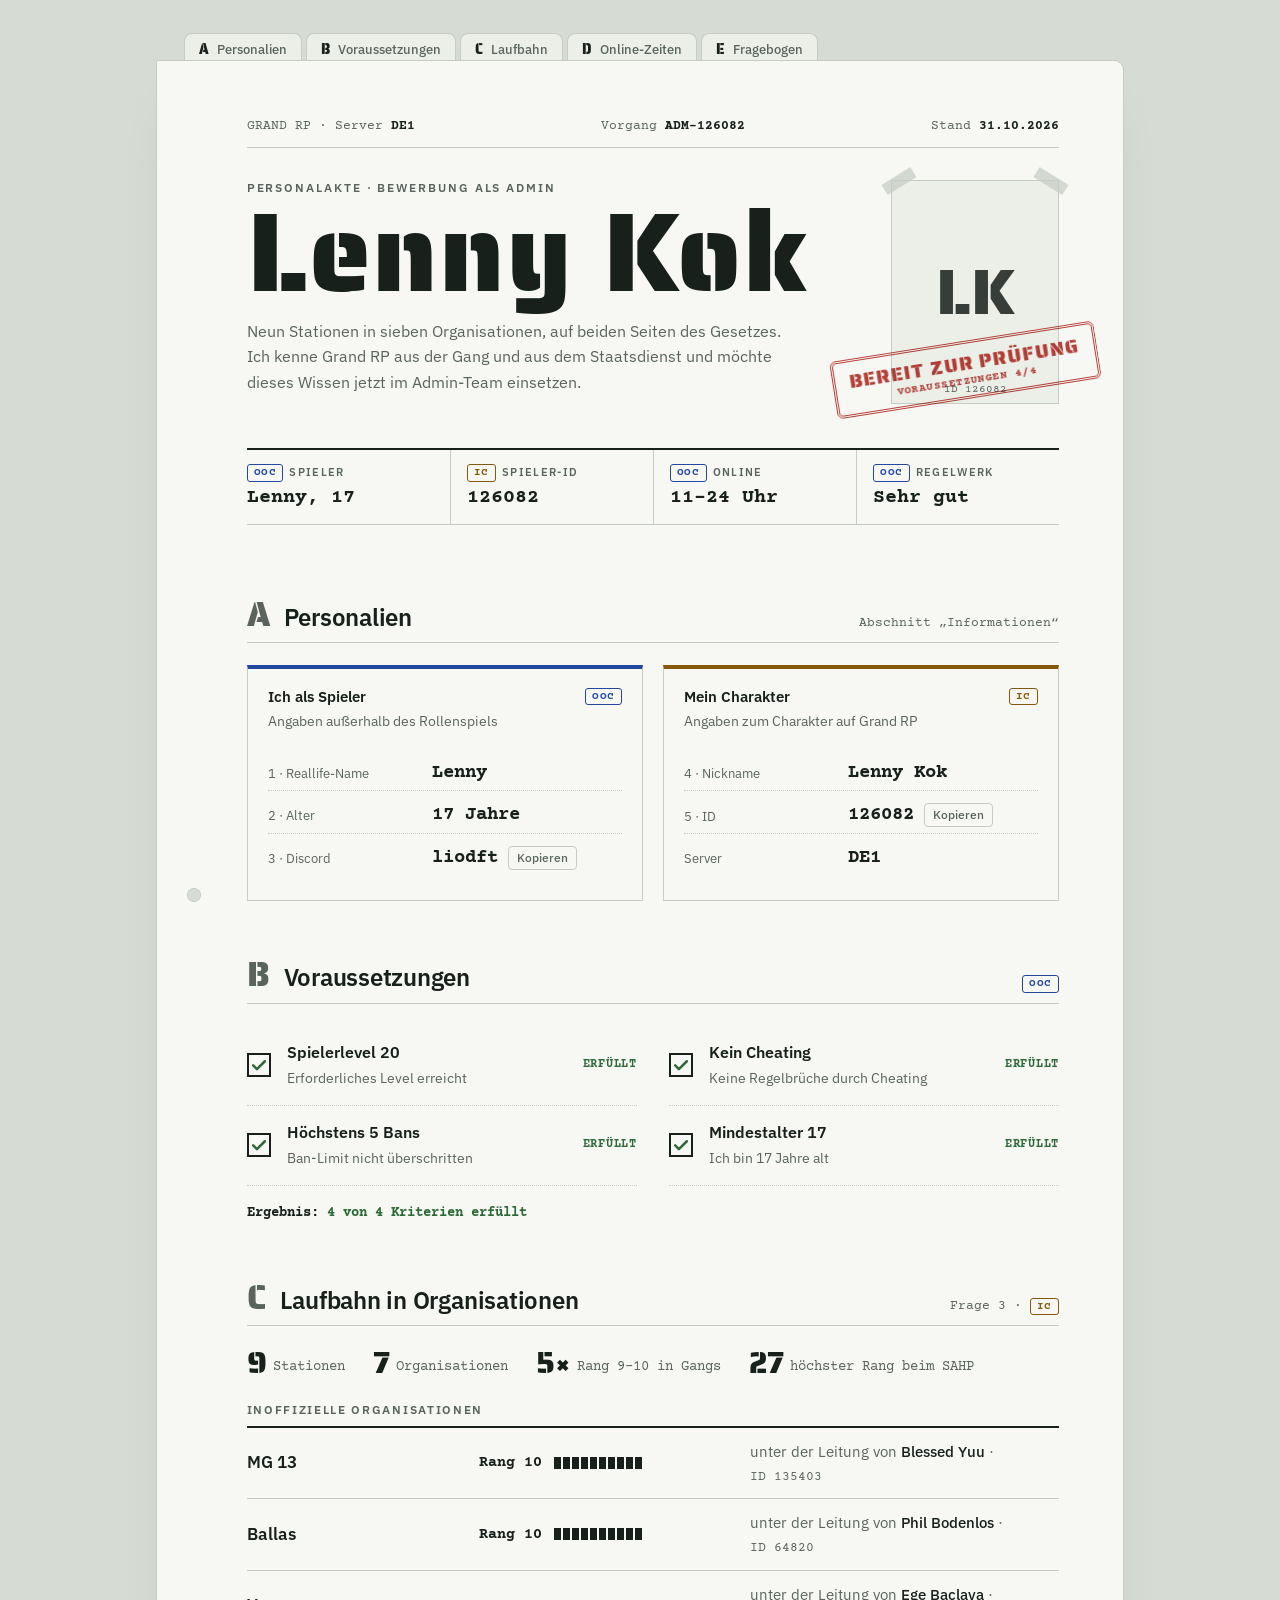
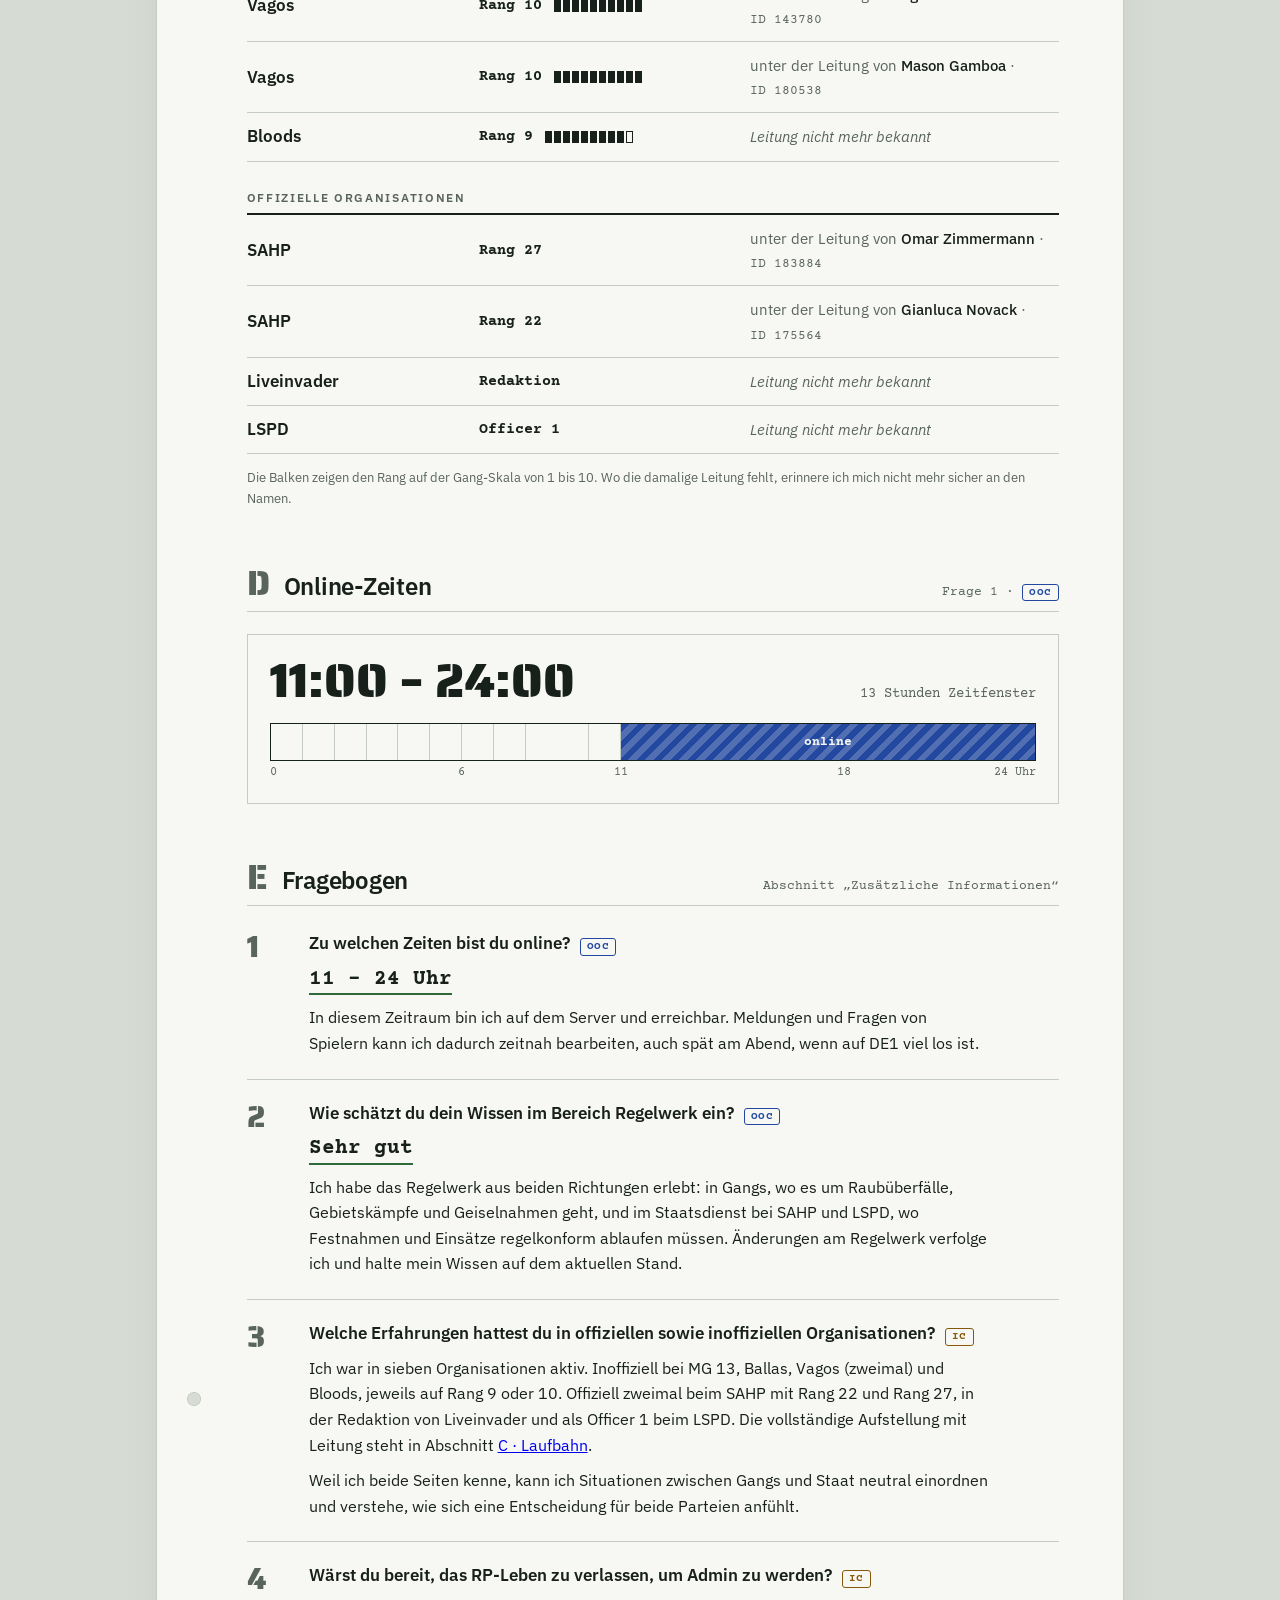
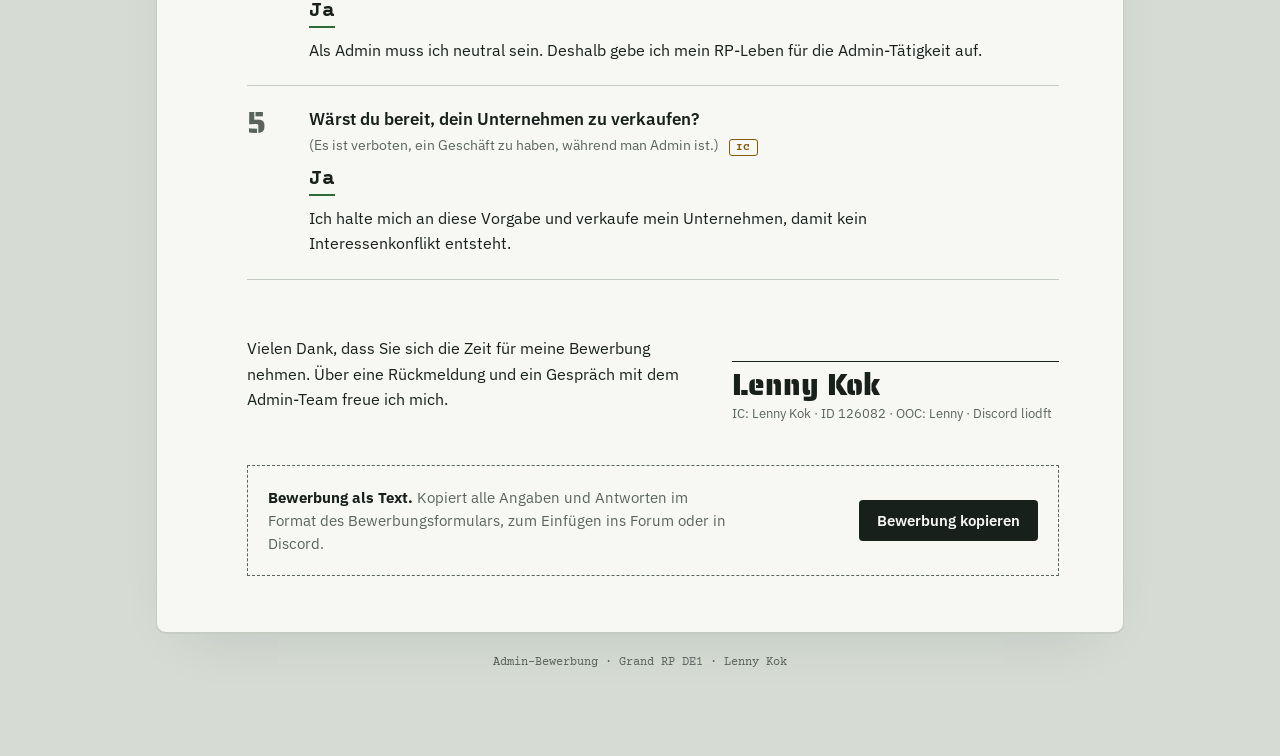
==== index.html @ 169e5c58 "Admin-Bewerbung Lenny Kok für Grand RP DE1" ====
<!doctype html>
<html lang="de">
<head>
<meta charset="utf-8">
<meta name="viewport" content="width=device-width, initial-scale=1, viewport-fit=cover">
<title>Admin-Bewerbung Lenny Kok</title>
<meta name="robots" content="noindex">
<link rel="preconnect" href="https://fonts.googleapis.com">
<link rel="preconnect" href="https://fonts.gstatic.com" crossorigin>
<link rel="stylesheet" href="https://fonts.googleapis.com/css2?family=Saira+Stencil+One&family=IBM+Plex+Sans:ital,wght@0,400;0,500;0,600;1,400&family=Courier+Prime:wght@400;700&display=swap">
<style>
  /* Layout: eine Personalakte – Registerreiter A–E oben, ein gelochtes Aktenblatt, Formularfelder mit Schreibmaschinen-Einträgen, roter Prüfstempel */
  :root {
    --desk: #d6dbd4;
    --paper: #f7f8f4;
    --paper-2: #eceee8;
    --ink: #18201c;
    --muted: #5a645e;
    --rule: #c5ccc4;
    --ooc: #2348a0;
    --ic: #87580a;
    --stamp: #b3261e;
    --ok: #2e6a39;
    --shadow: rgb(24 32 28 / .14);

    --f-display: "Saira Stencil One", Impact, "Arial Narrow", sans-serif;
    --f-body: "IBM Plex Sans", "Segoe UI", system-ui, sans-serif;
    --f-type: "Courier Prime", "Courier New", ui-monospace, monospace;
  }
  @media (prefers-color-scheme: dark) {
    :root:not([data-theme="light"]) {
      --desk: #0e1210; --paper: #181d1a; --paper-2: #1f2521; --ink: #e2e7e0; --muted: #98a39b;
      --rule: #333c36; --ooc: #93b3f4; --ic: #e1b55a; --stamp: #f17b6f; --ok: #80c68c; --shadow: rgb(0 0 0 / .5);
      color-scheme: dark;
    }
  }
  :root[data-theme="dark"] {
    --desk: #0e1210; --paper: #181d1a; --paper-2: #1f2521; --ink: #e2e7e0; --muted: #98a39b;
    --rule: #333c36; --ooc: #93b3f4; --ic: #e1b55a; --stamp: #f17b6f; --ok: #80c68c; --shadow: rgb(0 0 0 / .5);
    color-scheme: dark;
  }

  * { box-sizing: border-box; }
  html { scroll-behavior: smooth; scroll-padding-top: 72px; }
  body {
    margin: 0;
    background: var(--desk);
    color: var(--ink);
    font: 400 16px/1.6 var(--f-body);
    -webkit-font-smoothing: antialiased;
  }
  body::before {
    content: ""; position: fixed; inset: 0 0 auto; height: env(safe-area-inset-top, 0px);
    z-index: 10; background: var(--desk);
  }
  :focus-visible { outline: 2px solid var(--ooc); outline-offset: 3px; border-radius: 2px; }

  .wrap {
    max-width: 1000px; margin: 0 auto;
    padding-left: max(16px, env(safe-area-inset-left, 0px));
    padding-right: max(16px, env(safe-area-inset-right, 0px));
    padding-block: 20px 72px;
  }

  /* Registerreiter */
  .tabs {
    position: sticky; top: env(safe-area-inset-top, 0px); z-index: 5;
    background: var(--desk);
    padding-top: 10px;
    overflow-x: auto; scrollbar-width: none;
  }
  .tabs::-webkit-scrollbar { display: none; }
  .tabs ol { list-style: none; margin: 0; padding: 0 0 0 28px; display: flex; gap: 4px; }
  .tabs a {
    display: flex; align-items: baseline; gap: 8px; white-space: nowrap;
    padding: 8px 14px 7px;
    background: var(--paper-2); color: var(--muted);
    border: 1px solid var(--rule); border-bottom: 0; border-radius: 8px 8px 0 0;
    font: 500 13px/1 var(--f-body); text-decoration: none;
    transition: background .2s, color .2s, transform .2s;
    transform: translateY(3px);
  }
  .tabs a b { font: 400 14px/1 var(--f-display); color: var(--ink); }
  .tabs a:hover { color: var(--ink); transform: translateY(0); }
  .tabs a[aria-current="true"] { background: var(--paper); color: var(--ink); transform: translateY(1px); }

  /* Aktenblatt */
  .sheet {
    position: relative;
    background: var(--paper);
    border: 1px solid var(--rule);
    border-radius: 2px 10px 10px 10px;
    box-shadow: 0 1px 0 var(--rule), 0 24px 60px -30px var(--shadow);
    padding: clamp(22px, 5vw, 56px) clamp(18px, 5vw, 64px) clamp(28px, 5vw, 56px) clamp(30px, 7vw, 92px);
  }
  .sheet::before {
    /* Lochung */
    content: ""; position: absolute; left: clamp(10px, 2.4vw, 30px); top: 0; bottom: 0; width: 14px;
    background:
      radial-gradient(circle, var(--desk) 6px, var(--rule) 6.5px, transparent 7.5px) center 22% / 14px 14px no-repeat,
      radial-gradient(circle, var(--desk) 6px, var(--rule) 6.5px, transparent 7.5px) center 78% / 14px 14px no-repeat;
  }

  .meta-strip {
    display: flex; flex-wrap: wrap; justify-content: space-between; gap: 6px 24px;
    font: 400 13px/1.4 var(--f-type); color: var(--muted);
    border-bottom: 1px solid var(--rule); padding-bottom: 12px;
  }
  .meta-strip b { color: var(--ink); font-weight: 700; }

  /* Kopf */
  .head {
    display: grid; grid-template-columns: minmax(0, 1fr) auto; gap: 28px; align-items: start;
    padding-block: 32px 28px;
  }
  .kicker { margin: 0 0 6px; font: 600 12px/1.3 var(--f-body); letter-spacing: .16em; text-transform: uppercase; color: var(--muted); }
  h1 {
    margin: 0; font: 400 clamp(52px, 11vw, 112px)/.9 var(--f-display);
    letter-spacing: .01em; text-wrap: balance;
  }
  .sub { margin: 16px 0 0; max-width: 54ch; color: var(--muted); }

  .photo {
    position: relative; width: clamp(120px, 20vw, 168px); aspect-ratio: 3 / 4; max-width: 100%;
    border: 1px solid var(--rule); background: var(--paper-2);
    display: grid; place-items: center; text-align: center;
  }
  .photo span { font: 400 clamp(46px, 8vw, 64px)/1 var(--f-display); color: var(--ink); opacity: .85; }
  .photo small { position: absolute; bottom: 8px; left: 0; right: 0; font: 400 11px/1 var(--f-type); color: var(--muted); }
  .photo::before, .photo::after {
    content: ""; position: absolute; width: 34px; height: 12px; background: var(--rule); opacity: .7;
  }
  .photo::before { top: -6px; left: -10px; rotate: -32deg; }
  .photo::after { top: -6px; right: -10px; rotate: 32deg; }

  .stamp {
    position: absolute; right: clamp(-6px, 2vw, 24px); top: clamp(190px, 26vw, 260px);
    padding: 8px 14px; border: 3px double var(--stamp); border-radius: 6px;
    color: var(--stamp); font: 400 clamp(15px, 2.4vw, 20px)/1.15 var(--f-display);
    letter-spacing: .06em; text-align: center; text-transform: uppercase;
    rotate: -9deg; opacity: .88; mix-blend-mode: multiply; pointer-events: none;
    animation: stamp .55s cubic-bezier(.2,.9,.3,1.3) .35s both;
  }
  .stamp small { display: block; font: 700 11px/1.2 var(--f-type); letter-spacing: .04em; }
  @media (prefers-color-scheme: dark) { :root:not([data-theme="light"]) .stamp { mix-blend-mode: normal; } }
  :root[data-theme="dark"] .stamp { mix-blend-mode: normal; }
  @keyframes stamp { from { scale: 1.7; opacity: 0; } to { scale: 1; opacity: .88; } }

  /* Kennzeilen */
  .facts {
    display: grid; grid-template-columns: repeat(4, minmax(0, 1fr));
    border-top: 2px solid var(--ink); border-bottom: 1px solid var(--rule);
  }
  .facts > div { padding: 14px 16px 14px 0; display: grid; gap: 4px; }
  .facts > div + div { padding-left: 16px; border-left: 1px solid var(--rule); }
  .facts dt { font: 600 11px/1.2 var(--f-body); letter-spacing: .12em; text-transform: uppercase; color: var(--muted); display: flex; gap: 6px; align-items: center; }
  .facts dd { margin: 0; font: 700 20px/1.2 var(--f-type); font-variant-numeric: tabular-nums; }

  /* Ebenen-Marke */
  .lvl {
    display: inline-block; padding: 2px 6px 1px; border: 1.5px solid currentColor; border-radius: 3px;
    font: 700 10.5px/1.2 var(--f-type); letter-spacing: .06em; text-decoration: none;
  }
  .lvl.ic { color: var(--ic); }
  .lvl.ooc { color: var(--ooc); }

  /* Abschnitte */
  section.part { padding-top: 56px; }
  .part-head { display: flex; align-items: baseline; gap: 14px; margin-bottom: 22px; border-bottom: 1px solid var(--rule); padding-bottom: 10px; }
  .part-head .letter { font: 400 34px/1 var(--f-display); color: var(--muted); }
  h2 { margin: 0; font: 600 24px/1.2 var(--f-body); letter-spacing: -.01em; text-wrap: balance; }
  .part-head p { margin: 0 0 0 auto; font: 400 13px/1.3 var(--f-type); color: var(--muted); text-align: right; }

  /* Personalien */
  .persons { display: grid; grid-template-columns: repeat(2, minmax(0, 1fr)); gap: 20px; }
  .panel { border: 1px solid var(--rule); border-top: 4px solid var(--c); padding: 18px 20px 8px; min-width: 0; }
  .panel.ooc { --c: var(--ooc); }
  .panel.ic { --c: var(--ic); }
  .panel h3 { margin: 0 0 4px; font: 600 15px/1.3 var(--f-body); display: flex; justify-content: space-between; align-items: center; gap: 12px; }
  .panel > p { margin: 0 0 8px; font-size: 14px; color: var(--muted); }
  .field { display: grid; grid-template-columns: 9.5em minmax(0, 1fr); gap: 4px 12px; align-items: end; padding: 12px 0 6px; border-bottom: 1px dotted var(--rule); }
  .field:last-child { border-bottom: 0; }
  .field dt { font-size: 13px; color: var(--muted); }
  .field dd { margin: 0; font: 700 19px/1.25 var(--f-type); display: flex; align-items: center; gap: 10px; flex-wrap: wrap; overflow-wrap: anywhere; }
  .copy {
    font: 500 12px/1 var(--f-body); color: var(--muted); background: transparent;
    border: 1px solid var(--rule); border-radius: 4px; padding: 5px 8px; cursor: pointer;
  }
  .copy:hover { color: var(--ink); border-color: var(--muted); }
  .copy.done { color: var(--ok); border-color: var(--ok); }

  /* Voraussetzungen */
  .checks { list-style: none; margin: 0; padding: 0; display: grid; grid-template-columns: repeat(2, minmax(0, 1fr)); gap: 0 32px; }
  .checks li { display: grid; grid-template-columns: 26px minmax(0, 1fr) auto; gap: 14px; align-items: center; padding: 14px 0; border-bottom: 1px dotted var(--rule); }
  .box { width: 24px; height: 24px; border: 2px solid var(--ink); display: grid; place-items: center; color: var(--ok); }
  .box svg { width: 20px; height: 20px; }
  .checks b { display: block; font-weight: 600; }
  .checks small { color: var(--muted); font-size: 13.5px; }
  .checks .ok { font: 700 12px/1 var(--f-type); color: var(--ok); text-transform: uppercase; letter-spacing: .06em; }
  .tally { margin: 18px 0 0; font: 700 14px/1.4 var(--f-type); }
  .tally span { color: var(--ok); }

  /* Laufbahn */
  .summary { display: flex; flex-wrap: wrap; gap: 10px 28px; margin: 0 0 24px; font: 400 14px/1.4 var(--f-type); color: var(--muted); }
  .summary b { font: 400 30px/1 var(--f-display); color: var(--ink); margin-right: 6px; vertical-align: -3px; }
  .ledger-group + .ledger-group { margin-top: 28px; }
  .ledger-group h3 { margin: 0 0 8px; font: 600 12px/1.3 var(--f-body); letter-spacing: .14em; text-transform: uppercase; color: var(--muted); }
  .ledger { list-style: none; margin: 0; padding: 0; border-top: 2px solid var(--ink); }
  .ledger li {
    display: grid; grid-template-columns: minmax(0, 1.1fr) minmax(0, 1.3fr) minmax(0, 1.6fr); gap: 4px 20px; align-items: center;
    padding: 12px 0; border-bottom: 1px solid var(--rule);
  }
  .ledger .org { font: 600 17px/1.25 var(--f-body); }
  .ledger .rank { font: 700 15px/1.3 var(--f-type); display: flex; align-items: center; gap: 12px; flex-wrap: wrap; }
  .pips { display: inline-grid; grid-template-columns: repeat(10, 7px); gap: 2px; }
  .pips i { height: 12px; border: 1px solid var(--ink); }
  .pips i.on { background: var(--ink); }
  .ledger .lead { font-size: 14.5px; color: var(--muted); }
  .ledger .lead b { color: var(--ink); font-weight: 500; }
  .ledger .lead code { font: 400 13px/1 var(--f-type); white-space: nowrap; }
  .ledger .lead em { font-style: italic; }
  .ledger-legend { margin: 14px 0 0; font-size: 13px; color: var(--muted); }

  /* Online-Zeiten */
  .clock { border: 1px solid var(--rule); padding: 22px 22px 16px; }
  .clock-top { display: flex; flex-wrap: wrap; justify-content: space-between; align-items: baseline; gap: 8px 20px; margin-bottom: 18px; }
  .clock-top strong { font: 400 clamp(34px, 6vw, 48px)/1 var(--f-display); }
  .clock-top span { font: 400 14px/1.3 var(--f-type); color: var(--muted); }
  .ruler {
    position: relative; height: 38px; border: 1px solid var(--ink);
    background: repeating-linear-gradient(90deg, transparent 0 calc(100% / 24 - 1px), var(--rule) calc(100% / 24 - 1px) calc(100% / 24));
  }
  .ruler .on {
    position: absolute; top: 0; bottom: 0; left: calc(11 / 24 * 100%); right: 0;
    background: repeating-linear-gradient(-45deg, var(--ooc) 0 6px, color-mix(in srgb, var(--ooc) 78%, var(--paper)) 6px 12px);
    display: grid; place-items: center;
    font: 700 13px/1 var(--f-type); color: var(--paper);
    transform-origin: left; animation: grow .9s cubic-bezier(.2,.8,.2,1) .4s both;
  }
  @keyframes grow { from { scale: .02 1; } to { scale: 1 1; } }
  .ruler-axis { position: relative; height: 20px; margin-top: 6px; font: 400 12px/1 var(--f-type); color: var(--muted); font-variant-numeric: tabular-nums; }
  .ruler-axis span { position: absolute; top: 0; translate: -50% 0; white-space: nowrap; }
  .ruler-axis span:first-child { translate: 0 0; }
  .ruler-axis span:last-child { translate: -100% 0; }

  /* Fragebogen */
  .qa { list-style: none; margin: 0; padding: 0; counter-reset: q; }
  .qa > li { display: grid; grid-template-columns: 46px minmax(0, 1fr); gap: 4px 16px; padding: 22px 0; border-bottom: 1px solid var(--rule); }
  .qa > li:first-child { padding-top: 4px; }
  .qnum { font: 400 30px/1 var(--f-display); color: var(--muted); }
  .q { margin: 0 0 10px; font: 600 17px/1.4 var(--f-body); display: flex; flex-wrap: wrap; align-items: baseline; gap: 4px 10px; text-wrap: balance; }
  .q small { font-weight: 400; color: var(--muted); font-size: 14px; }
  .a-short { display: inline-block; margin: 0 0 8px; font: 700 21px/1.3 var(--f-type); border-bottom: 2px solid var(--ok); }
  .a p { margin: 0 0 10px; max-width: 68ch; }
  .a p:last-child { margin-bottom: 0; }

  /* Schluss */
  .closing { margin-top: 56px; display: grid; grid-template-columns: minmax(0, 1.4fr) minmax(0, 1fr); gap: 28px; align-items: end; }
  .closing p { margin: 0 0 12px; max-width: 60ch; }
  .sign { border-top: 1px solid var(--ink); padding-top: 8px; font-size: 13px; color: var(--muted); }
  .sign strong { display: block; margin-bottom: 4px; font: 400 30px/1 var(--f-display); color: var(--ink); }

  .export {
    margin-top: 40px; padding: 20px; border: 1px dashed var(--muted);
    display: flex; flex-wrap: wrap; align-items: center; justify-content: space-between; gap: 14px 24px;
  }
  .export p { margin: 0; max-width: 52ch; font-size: 14.5px; color: var(--muted); }
  .export p b { color: var(--ink); }
  .btn {
    font: 600 15px/1 var(--f-body); padding: 13px 18px; cursor: pointer;
    background: var(--ink); color: var(--paper); border: 0; border-radius: 4px;
  }
  .btn:hover { opacity: .88; }
  .export textarea {
    flex-basis: 100%; min-height: 220px; width: 100%;
    font: 400 13px/1.5 var(--f-type); color: var(--ink); background: var(--paper-2);
    border: 1px solid var(--rule); padding: 12px;
  }

  .foot { margin-top: 22px; text-align: center; font: 400 12px/1.4 var(--f-type); color: var(--muted); }

  @media (max-width: 760px) {
    .head { grid-template-columns: minmax(0, 1fr); }
    .photo { display: none; }
    .stamp { position: static; display: inline-block; margin-top: 18px; rotate: -4deg; }
    .facts { grid-template-columns: repeat(2, minmax(0, 1fr)); }
    .facts > div:nth-child(3) { padding-left: 0; border-left: 0; }
    .facts > div:nth-child(n+3) { border-top: 1px solid var(--rule); }
    .persons, .checks, .closing { grid-template-columns: minmax(0, 1fr); }
    .ledger li { grid-template-columns: minmax(0, 1fr) auto; }
    .ledger .lead { grid-column: 1 / -1; }
    .part-head { flex-wrap: wrap; }
    .part-head p { margin-left: 0; text-align: left; flex-basis: 100%; }
    .field { grid-template-columns: minmax(0, 1fr); }
    .qa > li { grid-template-columns: minmax(0, 1fr); }
  }
  @media (max-width: 420px) {
    .pips { display: none; }
    .ruler .on { font-size: 11px; }
  }
  @media (prefers-reduced-motion: reduce) {
    html { scroll-behavior: auto; }
    .stamp, .ruler .on { animation: none; }
  }
</style>
</head>
<body>
<div class="wrap">
  <nav class="tabs" aria-label="Abschnitte der Akte">
    <ol>
      <li><a href="#personalien"><b>A</b> Personalien</a></li>
      <li><a href="#voraussetzungen"><b>B</b> Voraussetzungen</a></li>
      <li><a href="#laufbahn"><b>C</b> Laufbahn</a></li>
      <li><a href="#online"><b>D</b> Online-Zeiten</a></li>
      <li><a href="#fragebogen"><b>E</b> Fragebogen</a></li>
    </ol>
  </nav>

  <main class="sheet">
    <div class="meta-strip">
      <span>GRAND RP · Server <b>DE1</b></span>
      <span>Vorgang <b>ADM-126082</b></span>
      <span>Stand <b>31.10.2026</b></span>
    </div>

    <header class="head">
      <div>
        <p class="kicker">Personalakte · Bewerbung als Admin</p>
        <h1>Lenny Kok</h1>
        <p class="sub">Neun Stationen in sieben Organisationen, auf beiden Seiten des Gesetzes. Ich kenne Grand RP aus der Gang und aus dem Staatsdienst und möchte dieses Wissen jetzt im Admin-Team einsetzen.</p>
      </div>
      <div class="photo" aria-hidden="true"><span>LK</span><small>ID 126082</small></div>
      <p class="stamp" aria-label="Status: bereit zur Prüfung">Bereit zur Prüfung<small>Voraussetzungen 4/4</small></p>
    </header>

    <dl class="facts">
      <div><dt><span class="lvl ooc" title="Out of Character">OOC</span> Spieler</dt><dd>Lenny, 17</dd></div>
      <div><dt><span class="lvl ic" title="In Character">IC</span> Spieler-ID</dt><dd>126082</dd></div>
      <div><dt><span class="lvl ooc" title="Out of Character">OOC</span> Online</dt><dd>11–24 Uhr</dd></div>
      <div><dt><span class="lvl ooc" title="Out of Character">OOC</span> Regelwerk</dt><dd>Sehr gut</dd></div>
    </dl>

    <!-- A -->
    <section class="part" id="personalien" aria-labelledby="h-a">
      <div class="part-head"><span class="letter" aria-hidden="true">A</span><h2 id="h-a">Personalien</h2><p>Abschnitt „Informationen“</p></div>
      <div class="persons">
        <div class="panel ooc">
          <h3>Ich als Spieler <span class="lvl ooc" title="Out of Character">OOC</span></h3>
          <p>Angaben außerhalb des Rollenspiels</p>
          <dl>
            <div class="field"><dt>1 · Reallife-Name</dt><dd>Lenny</dd></div>
            <div class="field"><dt>2 · Alter</dt><dd>17 Jahre</dd></div>
            <div class="field"><dt>3 · Discord</dt><dd><span>liodft</span><button class="copy" type="button" data-copy="liodft" aria-label="Discord-Namen kopieren">Kopieren</button></dd></div>
          </dl>
        </div>
        <div class="panel ic">
          <h3>Mein Charakter <span class="lvl ic" title="In Character">IC</span></h3>
          <p>Angaben zum Charakter auf Grand RP</p>
          <dl>
            <div class="field"><dt>4 · Nickname</dt><dd>Lenny Kok</dd></div>
            <div class="field"><dt>5 · ID</dt><dd><span>126082</span><button class="copy" type="button" data-copy="126082" aria-label="Spieler-ID kopieren">Kopieren</button></dd></div>
            <div class="field"><dt>Server</dt><dd>DE1</dd></div>
          </dl>
        </div>
      </div>
    </section>

    <!-- B -->
    <section class="part" id="voraussetzungen" aria-labelledby="h-b">
      <div class="part-head"><span class="letter" aria-hidden="true">B</span><h2 id="h-b">Voraussetzungen</h2><p><span class="lvl ooc" title="Out of Character">OOC</span></p></div>
      <ul class="checks">
        <li><span class="box" aria-hidden="true"><svg viewBox="0 0 24 24" fill="none" stroke="currentColor" stroke-width="3" stroke-linecap="round" stroke-linejoin="round"><path d="m5 12.5 4.5 4.5L19 7.5"/></svg></span><div><b>Spielerlevel 20</b><small>Erforderliches Level erreicht</small></div><span class="ok">Erfüllt</span></li>
        <li><span class="box" aria-hidden="true"><svg viewBox="0 0 24 24" fill="none" stroke="currentColor" stroke-width="3" stroke-linecap="round" stroke-linejoin="round"><path d="m5 12.5 4.5 4.5L19 7.5"/></svg></span><div><b>Kein Cheating</b><small>Keine Regelbrüche durch Cheating</small></div><span class="ok">Erfüllt</span></li>
        <li><span class="box" aria-hidden="true"><svg viewBox="0 0 24 24" fill="none" stroke="currentColor" stroke-width="3" stroke-linecap="round" stroke-linejoin="round"><path d="m5 12.5 4.5 4.5L19 7.5"/></svg></span><div><b>Höchstens 5 Bans</b><small>Ban-Limit nicht überschritten</small></div><span class="ok">Erfüllt</span></li>
        <li><span class="box" aria-hidden="true"><svg viewBox="0 0 24 24" fill="none" stroke="currentColor" stroke-width="3" stroke-linecap="round" stroke-linejoin="round"><path d="m5 12.5 4.5 4.5L19 7.5"/></svg></span><div><b>Mindestalter 17</b><small>Ich bin 17 Jahre alt</small></div><span class="ok">Erfüllt</span></li>
      </ul>
      <p class="tally">Ergebnis: <span>4 von 4 Kriterien erfüllt</span></p>
    </section>

    <!-- C -->
    <section class="part" id="laufbahn" aria-labelledby="h-c">
      <div class="part-head"><span class="letter" aria-hidden="true">C</span><h2 id="h-c">Laufbahn in Organisationen</h2><p>Frage 3 · <span class="lvl ic" title="In Character">IC</span></p></div>
      <p class="summary">
        <span><b>9</b>Stationen</span>
        <span><b>7</b>Organisationen</span>
        <span><b>5×</b>Rang 9–10 in Gangs</span>
        <span><b>27</b>höchster Rang beim SAHP</span>
      </p>

      <div class="ledger-group">
        <h3>Inoffizielle Organisationen</h3>
        <ul class="ledger">
          <li><span class="org">MG 13</span><span class="rank">Rang 10 <span class="pips" aria-hidden="true"><i class="on"></i><i class="on"></i><i class="on"></i><i class="on"></i><i class="on"></i><i class="on"></i><i class="on"></i><i class="on"></i><i class="on"></i><i class="on"></i></span></span><span class="lead">unter der Leitung von <b>Blessed Yuu</b> · <code>ID 135403</code></span></li>
          <li><span class="org">Ballas</span><span class="rank">Rang 10 <span class="pips" aria-hidden="true"><i class="on"></i><i class="on"></i><i class="on"></i><i class="on"></i><i class="on"></i><i class="on"></i><i class="on"></i><i class="on"></i><i class="on"></i><i class="on"></i></span></span><span class="lead">unter der Leitung von <b>Phil Bodenlos</b> · <code>ID 64820</code></span></li>
          <li><span class="org">Vagos</span><span class="rank">Rang 10 <span class="pips" aria-hidden="true"><i class="on"></i><i class="on"></i><i class="on"></i><i class="on"></i><i class="on"></i><i class="on"></i><i class="on"></i><i class="on"></i><i class="on"></i><i class="on"></i></span></span><span class="lead">unter der Leitung von <b>Ege Baclava</b> · <code>ID 143780</code></span></li>
          <li><span class="org">Vagos</span><span class="rank">Rang 10 <span class="pips" aria-hidden="true"><i class="on"></i><i class="on"></i><i class="on"></i><i class="on"></i><i class="on"></i><i class="on"></i><i class="on"></i><i class="on"></i><i class="on"></i><i class="on"></i></span></span><span class="lead">unter der Leitung von <b>Mason Gamboa</b> · <code>ID 180538</code></span></li>
          <li><span class="org">Bloods</span><span class="rank">Rang 9 <span class="pips" aria-hidden="true"><i class="on"></i><i class="on"></i><i class="on"></i><i class="on"></i><i class="on"></i><i class="on"></i><i class="on"></i><i class="on"></i><i class="on"></i><i></i></span></span><span class="lead"><em>Leitung nicht mehr bekannt</em></span></li>
        </ul>
      </div>

      <div class="ledger-group">
        <h3>Offizielle Organisationen</h3>
        <ul class="ledger">
          <li><span class="org">SAHP</span><span class="rank">Rang 27</span><span class="lead">unter der Leitung von <b>Omar Zimmermann</b> · <code>ID 183884</code></span></li>
          <li><span class="org">SAHP</span><span class="rank">Rang 22</span><span class="lead">unter der Leitung von <b>Gianluca Novack</b> · <code>ID 175564</code></span></li>
          <li><span class="org">Liveinvader</span><span class="rank">Redaktion</span><span class="lead"><em>Leitung nicht mehr bekannt</em></span></li>
          <li><span class="org">LSPD</span><span class="rank">Officer 1</span><span class="lead"><em>Leitung nicht mehr bekannt</em></span></li>
        </ul>
      </div>
      <p class="ledger-legend">Die Balken zeigen den Rang auf der Gang-Skala von 1 bis 10. Wo die damalige Leitung fehlt, erinnere ich mich nicht mehr sicher an den Namen.</p>
    </section>

    <!-- D -->
    <section class="part" id="online" aria-labelledby="h-d">
      <div class="part-head"><span class="letter" aria-hidden="true">D</span><h2 id="h-d">Online-Zeiten</h2><p>Frage 1 · <span class="lvl ooc" title="Out of Character">OOC</span></p></div>
      <figure class="clock" style="margin:0">
        <div class="clock-top"><strong>11:00 – 24:00</strong><span>13 Stunden Zeitfenster</span></div>
        <div class="ruler" role="img" aria-label="Online von 11 bis 24 Uhr auf einer 24-Stunden-Skala"><span class="on">online</span></div>
        <div class="ruler-axis" aria-hidden="true">
          <span style="left:0">0</span><span style="left:25%">6</span><span style="left:45.833%">11</span><span style="left:75%">18</span><span style="left:100%">24 Uhr</span>
        </div>
      </figure>
    </section>

    <!-- E -->
    <section class="part" id="fragebogen" aria-labelledby="h-e">
      <div class="part-head"><span class="letter" aria-hidden="true">E</span><h2 id="h-e">Fragebogen</h2><p>Abschnitt „Zusätzliche Informationen“</p></div>
      <ol class="qa">
        <li>
          <span class="qnum" aria-hidden="true">1</span>
          <div>
            <p class="q">Zu welchen Zeiten bist du online? <span class="lvl ooc" title="Out of Character">OOC</span></p>
            <div class="a">
              <p class="a-short">11 – 24 Uhr</p>
              <p>In diesem Zeitraum bin ich auf dem Server und erreichbar. Meldungen und Fragen von Spielern kann ich dadurch zeitnah bearbeiten, auch spät am Abend, wenn auf DE1 viel los ist.</p>
            </div>
          </div>
        </li>
        <li>
          <span class="qnum" aria-hidden="true">2</span>
          <div>
            <p class="q">Wie schätzt du dein Wissen im Bereich Regelwerk ein? <span class="lvl ooc" title="Out of Character">OOC</span></p>
            <div class="a">
              <p class="a-short">Sehr gut</p>
              <p>Ich habe das Regelwerk aus beiden Richtungen erlebt: in Gangs, wo es um Raubüberfälle, Gebietskämpfe und Geiselnahmen geht, und im Staatsdienst bei SAHP und LSPD, wo Festnahmen und Einsätze regelkonform ablaufen müssen. Änderungen am Regelwerk verfolge ich und halte mein Wissen auf dem aktuellen Stand.</p>
            </div>
          </div>
        </li>
        <li>
          <span class="qnum" aria-hidden="true">3</span>
          <div>
            <p class="q">Welche Erfahrungen hattest du in offiziellen sowie inoffiziellen Organisationen? <span class="lvl ic" title="In Character">IC</span></p>
            <div class="a">
              <p>Ich war in sieben Organisationen aktiv. Inoffiziell bei MG 13, Ballas, Vagos (zweimal) und Bloods, jeweils auf Rang 9 oder 10. Offiziell zweimal beim SAHP mit Rang 22 und Rang 27, in der Redaktion von Liveinvader und als Officer 1 beim LSPD. Die vollständige Aufstellung mit Leitung steht in Abschnitt <a href="#laufbahn">C · Laufbahn</a>.</p>
              <p>Weil ich beide Seiten kenne, kann ich Situationen zwischen Gangs und Staat neutral einordnen und verstehe, wie sich eine Entscheidung für beide Parteien anfühlt.</p>
            </div>
          </div>
        </li>
        <li>
          <span class="qnum" aria-hidden="true">4</span>
          <div>
            <p class="q">Wärst du bereit, das RP-Leben zu verlassen, um Admin zu werden? <span class="lvl ic" title="In Character">IC</span></p>
            <div class="a">
              <p class="a-short">Ja</p>
              <p>Als Admin muss ich neutral sein. Deshalb gebe ich mein RP-Leben für die Admin-Tätigkeit auf.</p>
            </div>
          </div>
        </li>
        <li>
          <span class="qnum" aria-hidden="true">5</span>
          <div>
            <p class="q">Wärst du bereit, dein Unternehmen zu verkaufen? <small>(Es ist verboten, ein Geschäft zu haben, während man Admin ist.)</small> <span class="lvl ic" title="In Character">IC</span></p>
            <div class="a">
              <p class="a-short">Ja</p>
              <p>Ich halte mich an diese Vorgabe und verkaufe mein Unternehmen, damit kein Interessenkonflikt entsteht.</p>
            </div>
          </div>
        </li>
      </ol>
    </section>

    <div class="closing">
      <div>
        <p>Vielen Dank, dass Sie sich die Zeit für meine Bewerbung nehmen. Über eine Rückmeldung und ein Gespräch mit dem Admin-Team freue ich mich.</p>
      </div>
      <div class="sign"><strong>Lenny Kok</strong>IC: Lenny Kok · ID 126082 · OOC: Lenny · Discord liodft</div>
    </div>

    <div class="export">
      <p><b>Bewerbung als Text.</b> Kopiert alle Angaben und Antworten im Format des Bewerbungsformulars, zum Einfügen ins Forum oder in Discord.</p>
      <button class="btn" type="button" id="copy-all">Bewerbung kopieren</button>
      <textarea id="copy-fallback" readonly hidden aria-label="Bewerbungstext zum manuellen Kopieren"></textarea>
    </div>
  </main>

  <p class="foot">Admin-Bewerbung · Grand RP DE1 · Lenny Kok</p>
</div>

<script>
  (function () {
    var TEXT = [
      'ADMIN-BEWERBUNG · GRAND RP DE1',
      '',
      'Informationen',
      '1. Dein Reallife Name: Lenny',
      '2. Dein Alter: 17',
      '3. Discord Name: liodft',
      '4. Dein Nickname: Lenny Kok',
      '5. Deine ID: 126082',
      '',
      'Zusätzliche Informationen',
      '1. Zu welchen Zeiten bist du online?',
      '11–24 Uhr',
      '',
      '2. Wie schätzt du dein Wissen im Bereich Regelwerk ein?',
      'Sehr gut',
      '',
      '3. Welche Erfahrungen hattest du in offiziellen sowie inoffiziellen Organisationen?',
      'MG 13 – Rang 10 – unter der Leitung von Blessed Yuu (ID 135403)',
      'Ballas – Rang 10 – unter der Leitung von Phil Bodenlos (ID 64820)',
      'Vagos – Rang 10 – unter der Leitung von Ege Baclava (ID 143780)',
      'Vagos – Rang 10 – unter der Leitung von Mason Gamboa (ID 180538)',
      'Bloods – Rang 9 – Leitung nicht mehr bekannt',
      'SAHP – Rang 22 – unter der Leitung von Gianluca Novack (ID 175564)',
      'SAHP – Rang 27 – unter der Leitung von Omar Zimmermann (ID 183884)',
      'Liveinvader – Redaktion – Leitung nicht mehr bekannt',
      'LSPD – Officer 1 – Leitung nicht mehr bekannt',
      '',
      '4. Wärst du bereit, das RP-Leben zu verlassen, um Admin zu werden?',
      'Ja',
      '',
      '5. Wärst du bereit, dein Unternehmen zu verkaufen? (Es ist verboten, ein Geschäft zu haben, während man Admin ist)',
      'Ja'
    ].join('\n');

    function copy(text, onDone, onFail) {
      try {
        navigator.clipboard.writeText(text).then(onDone, onFail);
      } catch (e) { onFail(); }
    }

    document.querySelectorAll('[data-copy]').forEach(function (btn) {
      btn.addEventListener('click', function () {
        var label = btn.textContent;
        copy(btn.dataset.copy, function () {
          btn.textContent = 'Kopiert';
          btn.classList.add('done');
          setTimeout(function () { btn.textContent = label; btn.classList.remove('done'); }, 1600);
        }, function () { btn.textContent = 'Bitte markieren'; });
      });
    });

    var all = document.getElementById('copy-all');
    var area = document.getElementById('copy-fallback');
    all.addEventListener('click', function () {
      copy(TEXT, function () {
        all.textContent = 'Kopiert';
        setTimeout(function () { all.textContent = 'Bewerbung kopieren'; }, 1800);
      }, function () {
        area.value = TEXT;
        area.hidden = false;
        area.focus();
        area.select();
        all.textContent = 'Text unten markiert';
      });
    });

    // Aktiven Registerreiter beim Scrollen markieren
    var links = Array.prototype.slice.call(document.querySelectorAll('.tabs a'));
    var parts = links.map(function (a) { return document.querySelector(a.getAttribute('href')); });
    function mark() {
      var y = window.scrollY + 120, active = null;
      parts.forEach(function (p, i) { if (p && p.offsetTop <= y) active = i; });
      links.forEach(function (a, i) {
        if (i === active) a.setAttribute('aria-current', 'true'); else a.removeAttribute('aria-current');
      });
    }
    window.addEventListener('scroll', mark, { passive: true });
    mark();
  })();
</script>
</body>
</html>
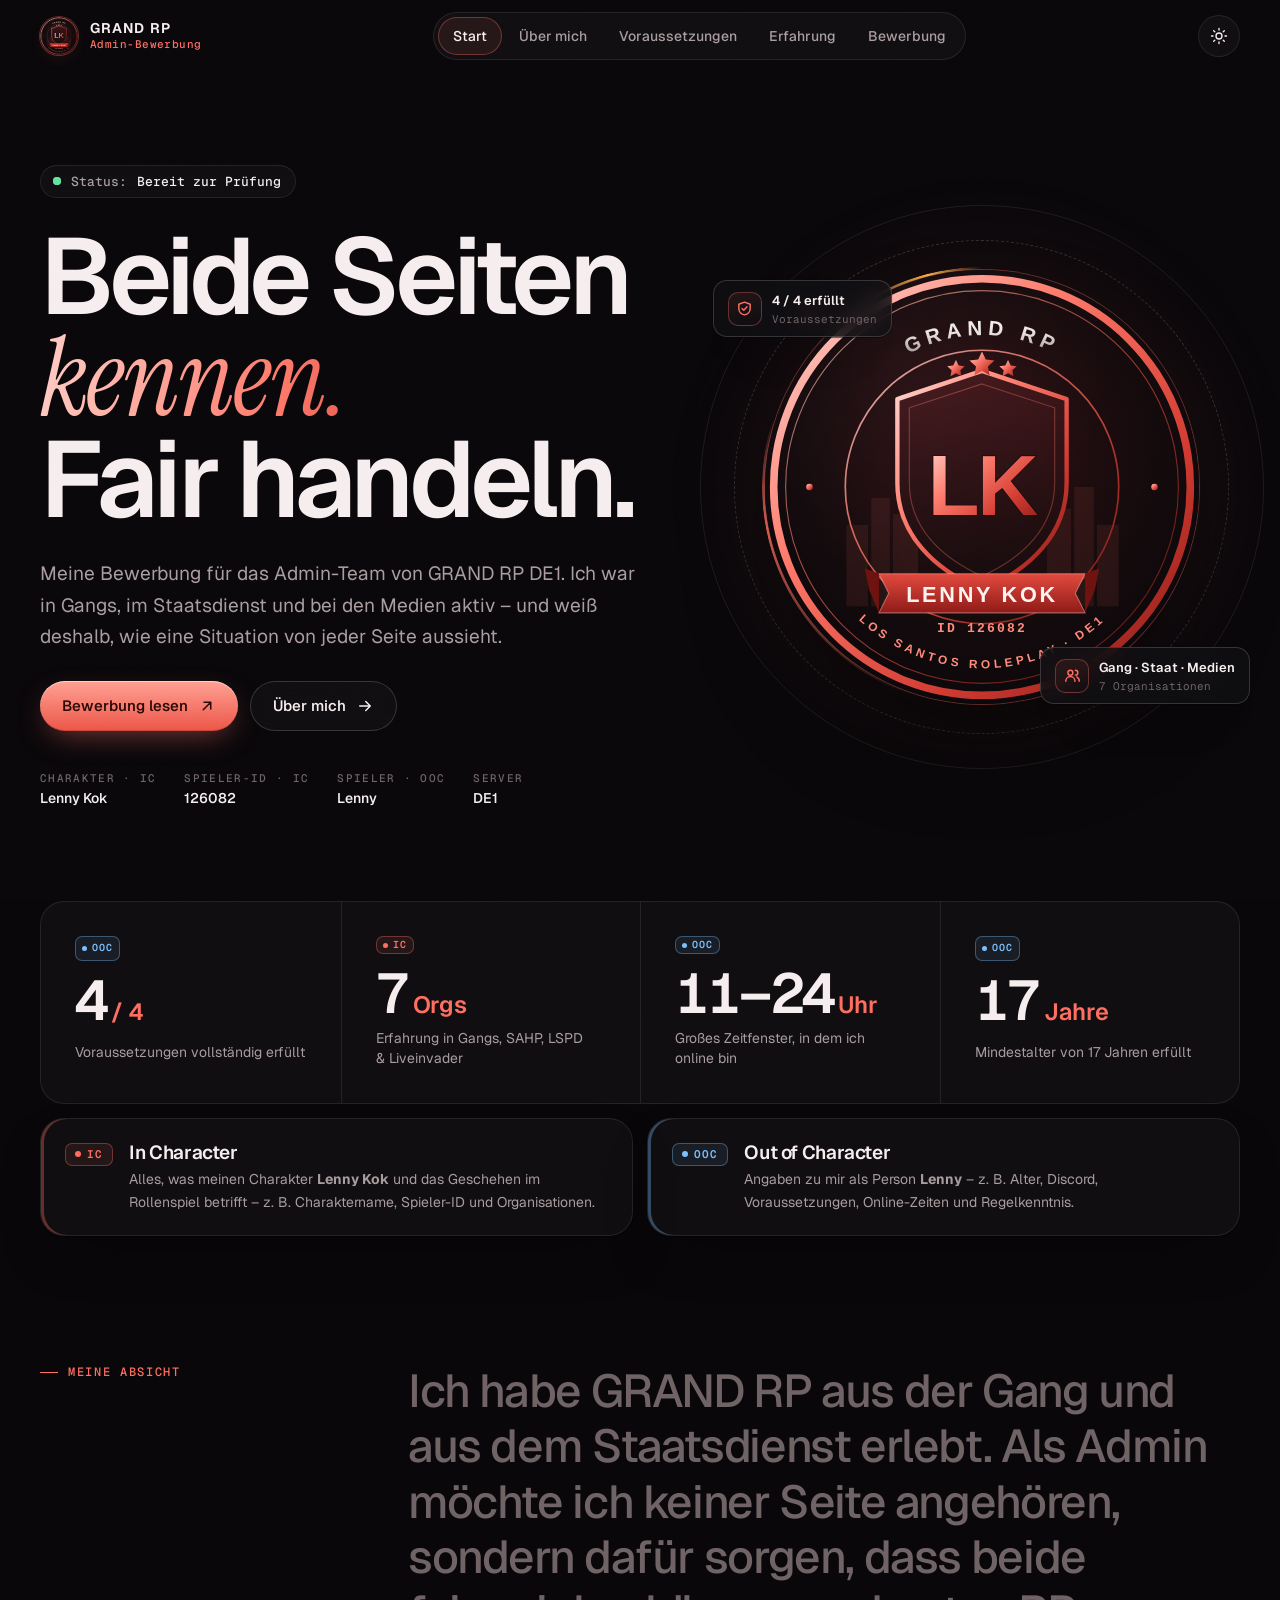
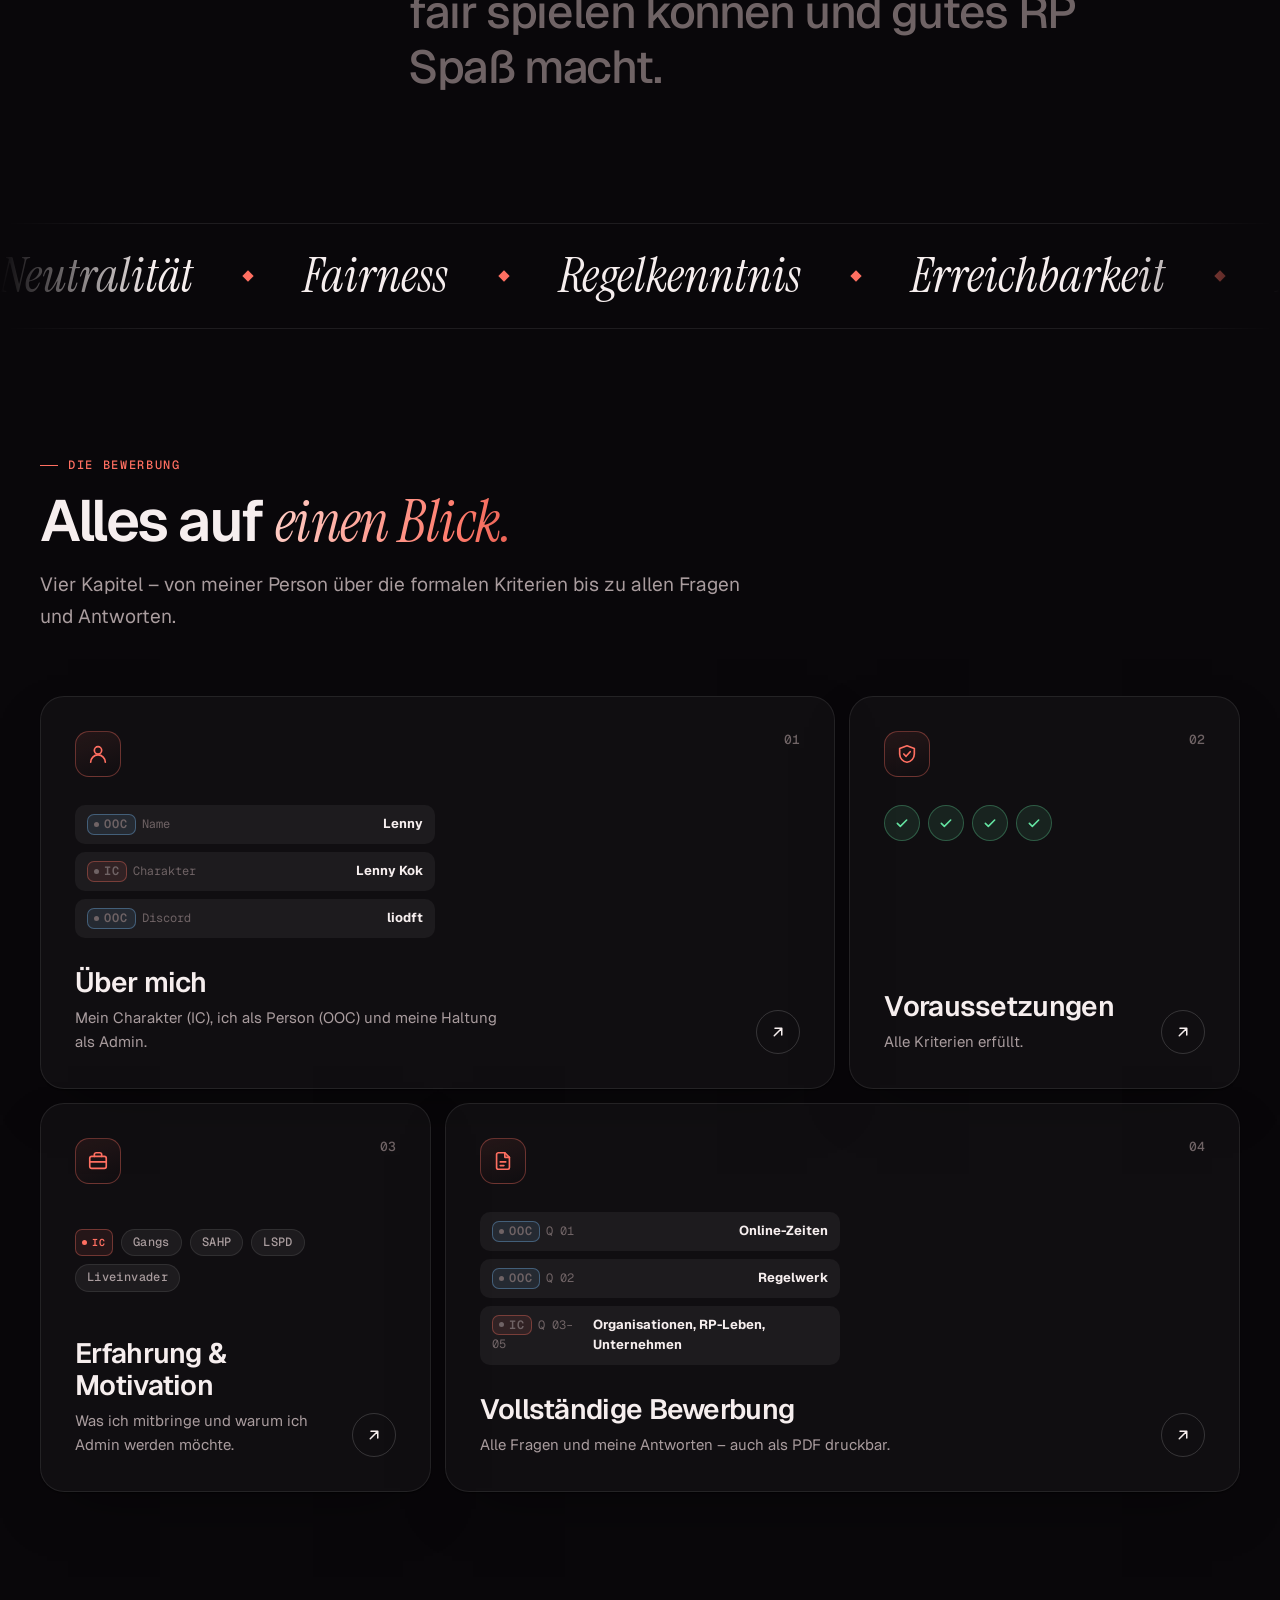
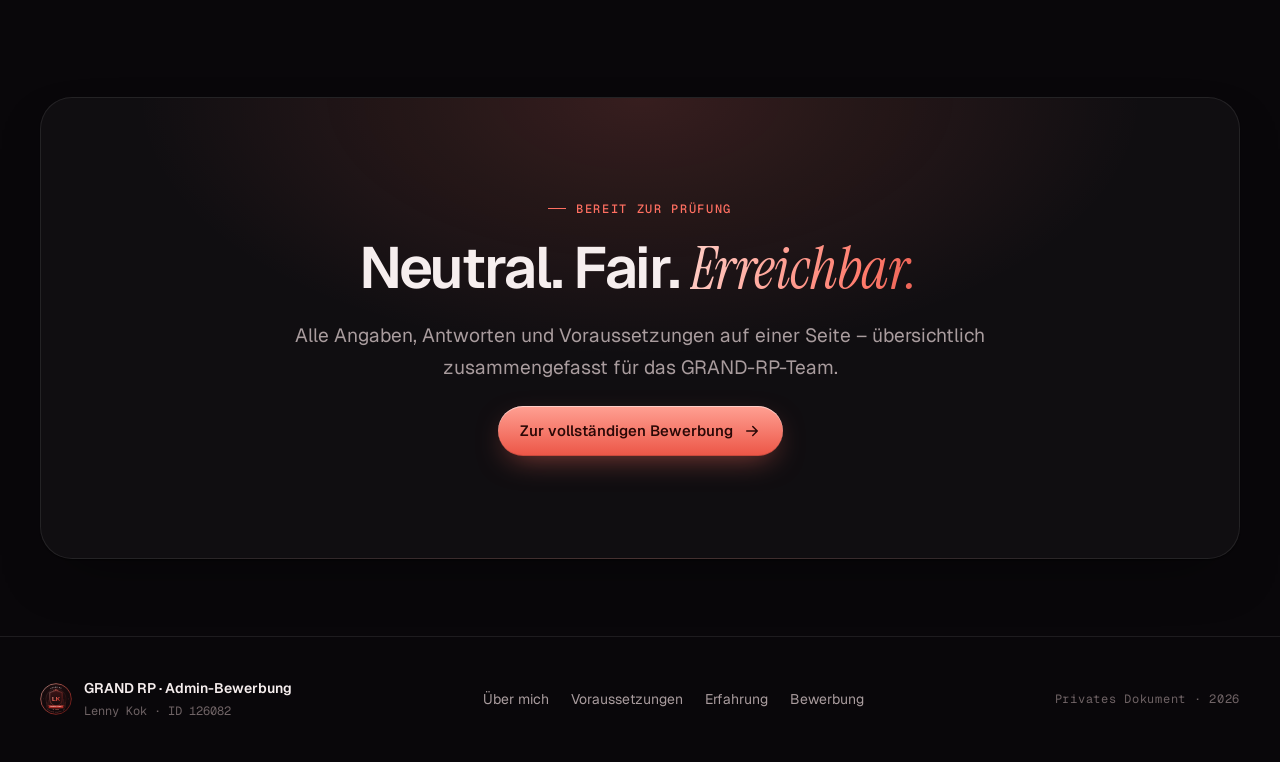
==== commit c2f625c8: "Bewerbung im Aufbau der ADMIN-GRAND-Vorlage, mit Rubinrot und LK-Wappen" ====
--- a/index.html
+++ b/index.html
@@ -1,583 +1,268 @@
 <!doctype html>
 <html lang="de">
 <head>
-<meta charset="utf-8">
-<meta name="viewport" content="width=device-width, initial-scale=1, viewport-fit=cover">
-<title>Admin-Bewerbung Lenny Kok</title>
-<meta name="robots" content="noindex">
-<link rel="preconnect" href="https://fonts.googleapis.com">
-<link rel="preconnect" href="https://fonts.gstatic.com" crossorigin>
-<link rel="stylesheet" href="https://fonts.googleapis.com/css2?family=Saira+Stencil+One&family=IBM+Plex+Sans:ital,wght@0,400;0,500;0,600;1,400&family=Courier+Prime:wght@400;700&display=swap">
-<style>
-  /* Layout: eine Personalakte – Registerreiter A–E oben, ein gelochtes Aktenblatt, Formularfelder mit Schreibmaschinen-Einträgen, roter Prüfstempel */
-  :root {
-    --desk: #d6dbd4;
-    --paper: #f7f8f4;
-    --paper-2: #eceee8;
-    --ink: #18201c;
-    --muted: #5a645e;
-    --rule: #c5ccc4;
-    --ooc: #2348a0;
-    --ic: #87580a;
-    --stamp: #b3261e;
-    --ok: #2e6a39;
-    --shadow: rgb(24 32 28 / .14);
-
-    --f-display: "Saira Stencil One", Impact, "Arial Narrow", sans-serif;
-    --f-body: "IBM Plex Sans", "Segoe UI", system-ui, sans-serif;
-    --f-type: "Courier Prime", "Courier New", ui-monospace, monospace;
-  }
-  @media (prefers-color-scheme: dark) {
-    :root:not([data-theme="light"]) {
-      --desk: #0e1210; --paper: #181d1a; --paper-2: #1f2521; --ink: #e2e7e0; --muted: #98a39b;
-      --rule: #333c36; --ooc: #93b3f4; --ic: #e1b55a; --stamp: #f17b6f; --ok: #80c68c; --shadow: rgb(0 0 0 / .5);
-      color-scheme: dark;
-    }
-  }
-  :root[data-theme="dark"] {
-    --desk: #0e1210; --paper: #181d1a; --paper-2: #1f2521; --ink: #e2e7e0; --muted: #98a39b;
-    --rule: #333c36; --ooc: #93b3f4; --ic: #e1b55a; --stamp: #f17b6f; --ok: #80c68c; --shadow: rgb(0 0 0 / .5);
-    color-scheme: dark;
-  }
-
-  * { box-sizing: border-box; }
-  html { scroll-behavior: smooth; scroll-padding-top: 72px; }
-  body {
-    margin: 0;
-    background: var(--desk);
-    color: var(--ink);
-    font: 400 16px/1.6 var(--f-body);
-    -webkit-font-smoothing: antialiased;
-  }
-  body::before {
-    content: ""; position: fixed; inset: 0 0 auto; height: env(safe-area-inset-top, 0px);
-    z-index: 10; background: var(--desk);
-  }
-  :focus-visible { outline: 2px solid var(--ooc); outline-offset: 3px; border-radius: 2px; }
-
-  .wrap {
-    max-width: 1000px; margin: 0 auto;
-    padding-left: max(16px, env(safe-area-inset-left, 0px));
-    padding-right: max(16px, env(safe-area-inset-right, 0px));
-    padding-block: 20px 72px;
-  }
-
-  /* Registerreiter */
-  .tabs {
-    position: sticky; top: env(safe-area-inset-top, 0px); z-index: 5;
-    background: var(--desk);
-    padding-top: 10px;
-    overflow-x: auto; scrollbar-width: none;
-  }
-  .tabs::-webkit-scrollbar { display: none; }
-  .tabs ol { list-style: none; margin: 0; padding: 0 0 0 28px; display: flex; gap: 4px; }
-  .tabs a {
-    display: flex; align-items: baseline; gap: 8px; white-space: nowrap;
-    padding: 8px 14px 7px;
-    background: var(--paper-2); color: var(--muted);
-    border: 1px solid var(--rule); border-bottom: 0; border-radius: 8px 8px 0 0;
-    font: 500 13px/1 var(--f-body); text-decoration: none;
-    transition: background .2s, color .2s, transform .2s;
-    transform: translateY(3px);
-  }
-  .tabs a b { font: 400 14px/1 var(--f-display); color: var(--ink); }
-  .tabs a:hover { color: var(--ink); transform: translateY(0); }
-  .tabs a[aria-current="true"] { background: var(--paper); color: var(--ink); transform: translateY(1px); }
-
-  /* Aktenblatt */
-  .sheet {
-    position: relative;
-    background: var(--paper);
-    border: 1px solid var(--rule);
-    border-radius: 2px 10px 10px 10px;
-    box-shadow: 0 1px 0 var(--rule), 0 24px 60px -30px var(--shadow);
-    padding: clamp(22px, 5vw, 56px) clamp(18px, 5vw, 64px) clamp(28px, 5vw, 56px) clamp(30px, 7vw, 92px);
-  }
-  .sheet::before {
-    /* Lochung */
-    content: ""; position: absolute; left: clamp(10px, 2.4vw, 30px); top: 0; bottom: 0; width: 14px;
-    background:
-      radial-gradient(circle, var(--desk) 6px, var(--rule) 6.5px, transparent 7.5px) center 22% / 14px 14px no-repeat,
-      radial-gradient(circle, var(--desk) 6px, var(--rule) 6.5px, transparent 7.5px) center 78% / 14px 14px no-repeat;
-  }
-
-  .meta-strip {
-    display: flex; flex-wrap: wrap; justify-content: space-between; gap: 6px 24px;
-    font: 400 13px/1.4 var(--f-type); color: var(--muted);
-    border-bottom: 1px solid var(--rule); padding-bottom: 12px;
-  }
-  .meta-strip b { color: var(--ink); font-weight: 700; }
-
-  /* Kopf */
-  .head {
-    display: grid; grid-template-columns: minmax(0, 1fr) auto; gap: 28px; align-items: start;
-    padding-block: 32px 28px;
-  }
-  .kicker { margin: 0 0 6px; font: 600 12px/1.3 var(--f-body); letter-spacing: .16em; text-transform: uppercase; color: var(--muted); }
-  h1 {
-    margin: 0; font: 400 clamp(52px, 11vw, 112px)/.9 var(--f-display);
-    letter-spacing: .01em; text-wrap: balance;
-  }
-  .sub { margin: 16px 0 0; max-width: 54ch; color: var(--muted); }
-
-  .photo {
-    position: relative; width: clamp(120px, 20vw, 168px); aspect-ratio: 3 / 4; max-width: 100%;
-    border: 1px solid var(--rule); background: var(--paper-2);
-    display: grid; place-items: center; text-align: center;
-  }
-  .photo span { font: 400 clamp(46px, 8vw, 64px)/1 var(--f-display); color: var(--ink); opacity: .85; }
-  .photo small { position: absolute; bottom: 8px; left: 0; right: 0; font: 400 11px/1 var(--f-type); color: var(--muted); }
-  .photo::before, .photo::after {
-    content: ""; position: absolute; width: 34px; height: 12px; background: var(--rule); opacity: .7;
-  }
-  .photo::before { top: -6px; left: -10px; rotate: -32deg; }
-  .photo::after { top: -6px; right: -10px; rotate: 32deg; }
-
-  .stamp {
-    position: absolute; right: clamp(-6px, 2vw, 24px); top: clamp(190px, 26vw, 260px);
-    padding: 8px 14px; border: 3px double var(--stamp); border-radius: 6px;
-    color: var(--stamp); font: 400 clamp(15px, 2.4vw, 20px)/1.15 var(--f-display);
-    letter-spacing: .06em; text-align: center; text-transform: uppercase;
-    rotate: -9deg; opacity: .88; mix-blend-mode: multiply; pointer-events: none;
-    animation: stamp .55s cubic-bezier(.2,.9,.3,1.3) .35s both;
-  }
-  .stamp small { display: block; font: 700 11px/1.2 var(--f-type); letter-spacing: .04em; }
-  @media (prefers-color-scheme: dark) { :root:not([data-theme="light"]) .stamp { mix-blend-mode: normal; } }
-  :root[data-theme="dark"] .stamp { mix-blend-mode: normal; }
-  @keyframes stamp { from { scale: 1.7; opacity: 0; } to { scale: 1; opacity: .88; } }
-
-  /* Kennzeilen */
-  .facts {
-    display: grid; grid-template-columns: repeat(4, minmax(0, 1fr));
-    border-top: 2px solid var(--ink); border-bottom: 1px solid var(--rule);
-  }
-  .facts > div { padding: 14px 16px 14px 0; display: grid; gap: 4px; }
-  .facts > div + div { padding-left: 16px; border-left: 1px solid var(--rule); }
-  .facts dt { font: 600 11px/1.2 var(--f-body); letter-spacing: .12em; text-transform: uppercase; color: var(--muted); display: flex; gap: 6px; align-items: center; }
-  .facts dd { margin: 0; font: 700 20px/1.2 var(--f-type); font-variant-numeric: tabular-nums; }
-
-  /* Ebenen-Marke */
-  .lvl {
-    display: inline-block; padding: 2px 6px 1px; border: 1.5px solid currentColor; border-radius: 3px;
-    font: 700 10.5px/1.2 var(--f-type); letter-spacing: .06em; text-decoration: none;
-  }
-  .lvl.ic { color: var(--ic); }
-  .lvl.ooc { color: var(--ooc); }
-
-  /* Abschnitte */
-  section.part { padding-top: 56px; }
-  .part-head { display: flex; align-items: baseline; gap: 14px; margin-bottom: 22px; border-bottom: 1px solid var(--rule); padding-bottom: 10px; }
-  .part-head .letter { font: 400 34px/1 var(--f-display); color: var(--muted); }
-  h2 { margin: 0; font: 600 24px/1.2 var(--f-body); letter-spacing: -.01em; text-wrap: balance; }
-  .part-head p { margin: 0 0 0 auto; font: 400 13px/1.3 var(--f-type); color: var(--muted); text-align: right; }
-
-  /* Personalien */
-  .persons { display: grid; grid-template-columns: repeat(2, minmax(0, 1fr)); gap: 20px; }
-  .panel { border: 1px solid var(--rule); border-top: 4px solid var(--c); padding: 18px 20px 8px; min-width: 0; }
-  .panel.ooc { --c: var(--ooc); }
-  .panel.ic { --c: var(--ic); }
-  .panel h3 { margin: 0 0 4px; font: 600 15px/1.3 var(--f-body); display: flex; justify-content: space-between; align-items: center; gap: 12px; }
-  .panel > p { margin: 0 0 8px; font-size: 14px; color: var(--muted); }
-  .field { display: grid; grid-template-columns: 9.5em minmax(0, 1fr); gap: 4px 12px; align-items: end; padding: 12px 0 6px; border-bottom: 1px dotted var(--rule); }
-  .field:last-child { border-bottom: 0; }
-  .field dt { font-size: 13px; color: var(--muted); }
-  .field dd { margin: 0; font: 700 19px/1.25 var(--f-type); display: flex; align-items: center; gap: 10px; flex-wrap: wrap; overflow-wrap: anywhere; }
-  .copy {
-    font: 500 12px/1 var(--f-body); color: var(--muted); background: transparent;
-    border: 1px solid var(--rule); border-radius: 4px; padding: 5px 8px; cursor: pointer;
-  }
-  .copy:hover { color: var(--ink); border-color: var(--muted); }
-  .copy.done { color: var(--ok); border-color: var(--ok); }
-
-  /* Voraussetzungen */
-  .checks { list-style: none; margin: 0; padding: 0; display: grid; grid-template-columns: repeat(2, minmax(0, 1fr)); gap: 0 32px; }
-  .checks li { display: grid; grid-template-columns: 26px minmax(0, 1fr) auto; gap: 14px; align-items: center; padding: 14px 0; border-bottom: 1px dotted var(--rule); }
-  .box { width: 24px; height: 24px; border: 2px solid var(--ink); display: grid; place-items: center; color: var(--ok); }
-  .box svg { width: 20px; height: 20px; }
-  .checks b { display: block; font-weight: 600; }
-  .checks small { color: var(--muted); font-size: 13.5px; }
-  .checks .ok { font: 700 12px/1 var(--f-type); color: var(--ok); text-transform: uppercase; letter-spacing: .06em; }
-  .tally { margin: 18px 0 0; font: 700 14px/1.4 var(--f-type); }
-  .tally span { color: var(--ok); }
-
-  /* Laufbahn */
-  .summary { display: flex; flex-wrap: wrap; gap: 10px 28px; margin: 0 0 24px; font: 400 14px/1.4 var(--f-type); color: var(--muted); }
-  .summary b { font: 400 30px/1 var(--f-display); color: var(--ink); margin-right: 6px; vertical-align: -3px; }
-  .ledger-group + .ledger-group { margin-top: 28px; }
-  .ledger-group h3 { margin: 0 0 8px; font: 600 12px/1.3 var(--f-body); letter-spacing: .14em; text-transform: uppercase; color: var(--muted); }
-  .ledger { list-style: none; margin: 0; padding: 0; border-top: 2px solid var(--ink); }
-  .ledger li {
-    display: grid; grid-template-columns: minmax(0, 1.1fr) minmax(0, 1.3fr) minmax(0, 1.6fr); gap: 4px 20px; align-items: center;
-    padding: 12px 0; border-bottom: 1px solid var(--rule);
-  }
-  .ledger .org { font: 600 17px/1.25 var(--f-body); }
-  .ledger .rank { font: 700 15px/1.3 var(--f-type); display: flex; align-items: center; gap: 12px; flex-wrap: wrap; }
-  .pips { display: inline-grid; grid-template-columns: repeat(10, 7px); gap: 2px; }
-  .pips i { height: 12px; border: 1px solid var(--ink); }
-  .pips i.on { background: var(--ink); }
-  .ledger .lead { font-size: 14.5px; color: var(--muted); }
-  .ledger .lead b { color: var(--ink); font-weight: 500; }
-  .ledger .lead code { font: 400 13px/1 var(--f-type); white-space: nowrap; }
-  .ledger .lead em { font-style: italic; }
-  .ledger-legend { margin: 14px 0 0; font-size: 13px; color: var(--muted); }
-
-  /* Online-Zeiten */
-  .clock { border: 1px solid var(--rule); padding: 22px 22px 16px; }
-  .clock-top { display: flex; flex-wrap: wrap; justify-content: space-between; align-items: baseline; gap: 8px 20px; margin-bottom: 18px; }
-  .clock-top strong { font: 400 clamp(34px, 6vw, 48px)/1 var(--f-display); }
-  .clock-top span { font: 400 14px/1.3 var(--f-type); color: var(--muted); }
-  .ruler {
-    position: relative; height: 38px; border: 1px solid var(--ink);
-    background: repeating-linear-gradient(90deg, transparent 0 calc(100% / 24 - 1px), var(--rule) calc(100% / 24 - 1px) calc(100% / 24));
-  }
-  .ruler .on {
-    position: absolute; top: 0; bottom: 0; left: calc(11 / 24 * 100%); right: 0;
-    background: repeating-linear-gradient(-45deg, var(--ooc) 0 6px, color-mix(in srgb, var(--ooc) 78%, var(--paper)) 6px 12px);
-    display: grid; place-items: center;
-    font: 700 13px/1 var(--f-type); color: var(--paper);
-    transform-origin: left; animation: grow .9s cubic-bezier(.2,.8,.2,1) .4s both;
-  }
-  @keyframes grow { from { scale: .02 1; } to { scale: 1 1; } }
-  .ruler-axis { position: relative; height: 20px; margin-top: 6px; font: 400 12px/1 var(--f-type); color: var(--muted); font-variant-numeric: tabular-nums; }
-  .ruler-axis span { position: absolute; top: 0; translate: -50% 0; white-space: nowrap; }
-  .ruler-axis span:first-child { translate: 0 0; }
-  .ruler-axis span:last-child { translate: -100% 0; }
-
-  /* Fragebogen */
-  .qa { list-style: none; margin: 0; padding: 0; counter-reset: q; }
-  .qa > li { display: grid; grid-template-columns: 46px minmax(0, 1fr); gap: 4px 16px; padding: 22px 0; border-bottom: 1px solid var(--rule); }
-  .qa > li:first-child { padding-top: 4px; }
-  .qnum { font: 400 30px/1 var(--f-display); color: var(--muted); }
-  .q { margin: 0 0 10px; font: 600 17px/1.4 var(--f-body); display: flex; flex-wrap: wrap; align-items: baseline; gap: 4px 10px; text-wrap: balance; }
-  .q small { font-weight: 400; color: var(--muted); font-size: 14px; }
-  .a-short { display: inline-block; margin: 0 0 8px; font: 700 21px/1.3 var(--f-type); border-bottom: 2px solid var(--ok); }
-  .a p { margin: 0 0 10px; max-width: 68ch; }
-  .a p:last-child { margin-bottom: 0; }
-
-  /* Schluss */
-  .closing { margin-top: 56px; display: grid; grid-template-columns: minmax(0, 1.4fr) minmax(0, 1fr); gap: 28px; align-items: end; }
-  .closing p { margin: 0 0 12px; max-width: 60ch; }
-  .sign { border-top: 1px solid var(--ink); padding-top: 8px; font-size: 13px; color: var(--muted); }
-  .sign strong { display: block; margin-bottom: 4px; font: 400 30px/1 var(--f-display); color: var(--ink); }
-
-  .export {
-    margin-top: 40px; padding: 20px; border: 1px dashed var(--muted);
-    display: flex; flex-wrap: wrap; align-items: center; justify-content: space-between; gap: 14px 24px;
-  }
-  .export p { margin: 0; max-width: 52ch; font-size: 14.5px; color: var(--muted); }
-  .export p b { color: var(--ink); }
-  .btn {
-    font: 600 15px/1 var(--f-body); padding: 13px 18px; cursor: pointer;
-    background: var(--ink); color: var(--paper); border: 0; border-radius: 4px;
-  }
-  .btn:hover { opacity: .88; }
-  .export textarea {
-    flex-basis: 100%; min-height: 220px; width: 100%;
-    font: 400 13px/1.5 var(--f-type); color: var(--ink); background: var(--paper-2);
-    border: 1px solid var(--rule); padding: 12px;
-  }
-
-  .foot { margin-top: 22px; text-align: center; font: 400 12px/1.4 var(--f-type); color: var(--muted); }
-
-  @media (max-width: 760px) {
-    .head { grid-template-columns: minmax(0, 1fr); }
-    .photo { display: none; }
-    .stamp { position: static; display: inline-block; margin-top: 18px; rotate: -4deg; }
-    .facts { grid-template-columns: repeat(2, minmax(0, 1fr)); }
-    .facts > div:nth-child(3) { padding-left: 0; border-left: 0; }
-    .facts > div:nth-child(n+3) { border-top: 1px solid var(--rule); }
-    .persons, .checks, .closing { grid-template-columns: minmax(0, 1fr); }
-    .ledger li { grid-template-columns: minmax(0, 1fr) auto; }
-    .ledger .lead { grid-column: 1 / -1; }
-    .part-head { flex-wrap: wrap; }
-    .part-head p { margin-left: 0; text-align: left; flex-basis: 100%; }
-    .field { grid-template-columns: minmax(0, 1fr); }
-    .qa > li { grid-template-columns: minmax(0, 1fr); }
-  }
-  @media (max-width: 420px) {
-    .pips { display: none; }
-    .ruler .on { font-size: 11px; }
-  }
-  @media (prefers-reduced-motion: reduce) {
-    html { scroll-behavior: auto; }
-    .stamp, .ruler .on { animation: none; }
-  }
-</style>
+  <meta charset="utf-8">
+  <meta name="viewport" content="width=device-width, initial-scale=1, viewport-fit=cover">
+  <title>Admin-Bewerbung · Lenny Kok · GRAND RP</title>
+  <meta name="description" content="Persönliche Bewerbung von Lenny Kok für das Admin-Team von GRAND RP DE1 – mit Erfahrung aus Gangs, Staatsdienst und Medien.">
+  <meta name="robots" content="noindex">
+  <meta name="theme-color" content="#09070a">
+  <meta property="og:type" content="website">
+  <meta property="og:site_name" content="GRAND RP · Admin-Bewerbung">
+  <meta property="og:title" content="Admin-Bewerbung · Lenny Kok">
+  <meta property="og:description" content="Beide Seiten kennen. Fair handeln. Meine Bewerbung für das Admin-Team von GRAND RP DE1.">
+  <meta property="og:image" content="https://cyrexmv.github.io/ADMIN-GRAND-LENNY/assets/img/og-image.png">
+  <meta name="twitter:card" content="summary_large_image">
+  <link rel="icon" href="favicon.svg" type="image/svg+xml">
+  <link rel="apple-touch-icon" href="apple-touch-icon.png">
+  <link rel="preconnect" href="https://fonts.googleapis.com">
+  <link rel="preconnect" href="https://fonts.gstatic.com" crossorigin>
+  <link rel="stylesheet" href="https://fonts.googleapis.com/css2?family=Geist:wght@300..800&family=Geist+Mono:wght@400..600&family=Instrument+Serif:ital@0;1&display=swap">
+  <link rel="stylesheet" href="assets/css/main.css">
+  <link rel="preload" as="image" href="assets/img/lenny-kok-wappen.svg" type="image/svg+xml">
+  <script>(function(d){d.classList.add('js');try{var t=localStorage.getItem('theme');if(t==='light'||t==='dark')d.dataset.theme=t}catch(e){}})(document.documentElement);</script>
+  <script src="assets/js/main.js" defer></script>
 </head>
 <body>
-<div class="wrap">
-  <nav class="tabs" aria-label="Abschnitte der Akte">
-    <ol>
-      <li><a href="#personalien"><b>A</b> Personalien</a></li>
-      <li><a href="#voraussetzungen"><b>B</b> Voraussetzungen</a></li>
-      <li><a href="#laufbahn"><b>C</b> Laufbahn</a></li>
-      <li><a href="#online"><b>D</b> Online-Zeiten</a></li>
-      <li><a href="#fragebogen"><b>E</b> Fragebogen</a></li>
-    </ol>
-  </nav>
-
-  <main class="sheet">
-    <div class="meta-strip">
-      <span>GRAND RP · Server <b>DE1</b></span>
-      <span>Vorgang <b>ADM-126082</b></span>
-      <span>Stand <b>31.10.2026</b></span>
+  <a class="skip-link" href="#inhalt">Zum Inhalt springen</a>
+  <div class="scroll-progress" aria-hidden="true"></div>
+  <div class="backdrop" aria-hidden="true"></div>
+
+  <header class="site-header" data-header>
+    <div class="container header-inner">
+      <a class="brand" href="index.html" aria-label="GRAND RP Admin-Bewerbung – zur Startseite">
+        <img src="assets/img/lenny-kok-wappen.svg" alt="" width="38" height="38">
+        <span><strong>GRAND RP</strong><small>Admin-Bewerbung</small></span>
+      </a>
+      <nav class="site-nav" id="site-nav" aria-label="Hauptnavigation">
+        <ul>
+          <li><a href="index.html" aria-current="page">Start</a></li>
+          <li><a href="ueber-mich.html">Über mich</a></li>
+          <li><a href="voraussetzungen.html">Voraussetzungen</a></li>
+          <li><a href="erfahrung.html">Erfahrung</a></li>
+          <li><a href="bewerbung.html">Bewerbung</a></li>
+        </ul>
+      </nav>
+      <div class="header-actions">
+        <button class="icon-btn theme-toggle" type="button" data-theme-toggle aria-label="Helles Design aktivieren">
+          <svg class="i-sun" viewBox="0 0 24 24" fill="none" stroke="currentColor" stroke-width="1.8" stroke-linecap="round" aria-hidden="true"><circle cx="12" cy="12" r="4"/><path d="M12 2v2M12 20v2M4.93 4.93l1.41 1.41M17.66 17.66l1.41 1.41M2 12h2M20 12h2M4.93 19.07l1.41-1.41M17.66 6.34l1.41-1.41"/></svg>
+          <svg class="i-moon" viewBox="0 0 24 24" fill="none" stroke="currentColor" stroke-width="1.8" stroke-linecap="round" stroke-linejoin="round" aria-hidden="true"><path d="M20 14.5A8 8 0 1 1 9.5 4a6.5 6.5 0 0 0 10.5 10.5z"/></svg>
+        </button>
+        <button class="icon-btn menu-toggle" type="button" data-menu-toggle aria-controls="site-nav" aria-expanded="false" aria-label="Menü öffnen">
+          <svg class="i-menu" viewBox="0 0 24 24" fill="none" stroke="currentColor" stroke-width="1.8" stroke-linecap="round" aria-hidden="true"><path d="M4 7h16M4 12h16M4 17h16"/></svg>
+          <svg class="i-close" viewBox="0 0 24 24" fill="none" stroke="currentColor" stroke-width="1.8" stroke-linecap="round" aria-hidden="true"><path d="M6 6l12 12M18 6 6 18"/></svg>
+        </button>
+      </div>
     </div>
-
-    <header class="head">
-      <div>
-        <p class="kicker">Personalakte · Bewerbung als Admin</p>
-        <h1>Lenny Kok</h1>
-        <p class="sub">Neun Stationen in sieben Organisationen, auf beiden Seiten des Gesetzes. Ich kenne Grand RP aus der Gang und aus dem Staatsdienst und möchte dieses Wissen jetzt im Admin-Team einsetzen.</p>
-      </div>
-      <div class="photo" aria-hidden="true"><span>LK</span><small>ID 126082</small></div>
-      <p class="stamp" aria-label="Status: bereit zur Prüfung">Bereit zur Prüfung<small>Voraussetzungen 4/4</small></p>
-    </header>
-
-    <dl class="facts">
-      <div><dt><span class="lvl ooc" title="Out of Character">OOC</span> Spieler</dt><dd>Lenny, 17</dd></div>
-      <div><dt><span class="lvl ic" title="In Character">IC</span> Spieler-ID</dt><dd>126082</dd></div>
-      <div><dt><span class="lvl ooc" title="Out of Character">OOC</span> Online</dt><dd>11–24 Uhr</dd></div>
-      <div><dt><span class="lvl ooc" title="Out of Character">OOC</span> Regelwerk</dt><dd>Sehr gut</dd></div>
-    </dl>
-
-    <!-- A -->
-    <section class="part" id="personalien" aria-labelledby="h-a">
-      <div class="part-head"><span class="letter" aria-hidden="true">A</span><h2 id="h-a">Personalien</h2><p>Abschnitt „Informationen“</p></div>
-      <div class="persons">
-        <div class="panel ooc">
-          <h3>Ich als Spieler <span class="lvl ooc" title="Out of Character">OOC</span></h3>
-          <p>Angaben außerhalb des Rollenspiels</p>
-          <dl>
-            <div class="field"><dt>1 · Reallife-Name</dt><dd>Lenny</dd></div>
-            <div class="field"><dt>2 · Alter</dt><dd>17 Jahre</dd></div>
-            <div class="field"><dt>3 · Discord</dt><dd><span>liodft</span><button class="copy" type="button" data-copy="liodft" aria-label="Discord-Namen kopieren">Kopieren</button></dd></div>
-          </dl>
-        </div>
-        <div class="panel ic">
-          <h3>Mein Charakter <span class="lvl ic" title="In Character">IC</span></h3>
-          <p>Angaben zum Charakter auf Grand RP</p>
-          <dl>
-            <div class="field"><dt>4 · Nickname</dt><dd>Lenny Kok</dd></div>
-            <div class="field"><dt>5 · ID</dt><dd><span>126082</span><button class="copy" type="button" data-copy="126082" aria-label="Spieler-ID kopieren">Kopieren</button></dd></div>
-            <div class="field"><dt>Server</dt><dd>DE1</dd></div>
-          </dl>
-        </div>
-      </div>
-    </section>
-
-    <!-- B -->
-    <section class="part" id="voraussetzungen" aria-labelledby="h-b">
-      <div class="part-head"><span class="letter" aria-hidden="true">B</span><h2 id="h-b">Voraussetzungen</h2><p><span class="lvl ooc" title="Out of Character">OOC</span></p></div>
-      <ul class="checks">
-        <li><span class="box" aria-hidden="true"><svg viewBox="0 0 24 24" fill="none" stroke="currentColor" stroke-width="3" stroke-linecap="round" stroke-linejoin="round"><path d="m5 12.5 4.5 4.5L19 7.5"/></svg></span><div><b>Spielerlevel 20</b><small>Erforderliches Level erreicht</small></div><span class="ok">Erfüllt</span></li>
-        <li><span class="box" aria-hidden="true"><svg viewBox="0 0 24 24" fill="none" stroke="currentColor" stroke-width="3" stroke-linecap="round" stroke-linejoin="round"><path d="m5 12.5 4.5 4.5L19 7.5"/></svg></span><div><b>Kein Cheating</b><small>Keine Regelbrüche durch Cheating</small></div><span class="ok">Erfüllt</span></li>
-        <li><span class="box" aria-hidden="true"><svg viewBox="0 0 24 24" fill="none" stroke="currentColor" stroke-width="3" stroke-linecap="round" stroke-linejoin="round"><path d="m5 12.5 4.5 4.5L19 7.5"/></svg></span><div><b>Höchstens 5 Bans</b><small>Ban-Limit nicht überschritten</small></div><span class="ok">Erfüllt</span></li>
-        <li><span class="box" aria-hidden="true"><svg viewBox="0 0 24 24" fill="none" stroke="currentColor" stroke-width="3" stroke-linecap="round" stroke-linejoin="round"><path d="m5 12.5 4.5 4.5L19 7.5"/></svg></span><div><b>Mindestalter 17</b><small>Ich bin 17 Jahre alt</small></div><span class="ok">Erfüllt</span></li>
-      </ul>
-      <p class="tally">Ergebnis: <span>4 von 4 Kriterien erfüllt</span></p>
-    </section>
-
-    <!-- C -->
-    <section class="part" id="laufbahn" aria-labelledby="h-c">
-      <div class="part-head"><span class="letter" aria-hidden="true">C</span><h2 id="h-c">Laufbahn in Organisationen</h2><p>Frage 3 · <span class="lvl ic" title="In Character">IC</span></p></div>
-      <p class="summary">
-        <span><b>9</b>Stationen</span>
-        <span><b>7</b>Organisationen</span>
-        <span><b>5×</b>Rang 9–10 in Gangs</span>
-        <span><b>27</b>höchster Rang beim SAHP</span>
-      </p>
-
-      <div class="ledger-group">
-        <h3>Inoffizielle Organisationen</h3>
-        <ul class="ledger">
-          <li><span class="org">MG 13</span><span class="rank">Rang 10 <span class="pips" aria-hidden="true"><i class="on"></i><i class="on"></i><i class="on"></i><i class="on"></i><i class="on"></i><i class="on"></i><i class="on"></i><i class="on"></i><i class="on"></i><i class="on"></i></span></span><span class="lead">unter der Leitung von <b>Blessed Yuu</b> · <code>ID 135403</code></span></li>
-          <li><span class="org">Ballas</span><span class="rank">Rang 10 <span class="pips" aria-hidden="true"><i class="on"></i><i class="on"></i><i class="on"></i><i class="on"></i><i class="on"></i><i class="on"></i><i class="on"></i><i class="on"></i><i class="on"></i><i class="on"></i></span></span><span class="lead">unter der Leitung von <b>Phil Bodenlos</b> · <code>ID 64820</code></span></li>
-          <li><span class="org">Vagos</span><span class="rank">Rang 10 <span class="pips" aria-hidden="true"><i class="on"></i><i class="on"></i><i class="on"></i><i class="on"></i><i class="on"></i><i class="on"></i><i class="on"></i><i class="on"></i><i class="on"></i><i class="on"></i></span></span><span class="lead">unter der Leitung von <b>Ege Baclava</b> · <code>ID 143780</code></span></li>
-          <li><span class="org">Vagos</span><span class="rank">Rang 10 <span class="pips" aria-hidden="true"><i class="on"></i><i class="on"></i><i class="on"></i><i class="on"></i><i class="on"></i><i class="on"></i><i class="on"></i><i class="on"></i><i class="on"></i><i class="on"></i></span></span><span class="lead">unter der Leitung von <b>Mason Gamboa</b> · <code>ID 180538</code></span></li>
-          <li><span class="org">Bloods</span><span class="rank">Rang 9 <span class="pips" aria-hidden="true"><i class="on"></i><i class="on"></i><i class="on"></i><i class="on"></i><i class="on"></i><i class="on"></i><i class="on"></i><i class="on"></i><i class="on"></i><i></i></span></span><span class="lead"><em>Leitung nicht mehr bekannt</em></span></li>
+  </header>
+
+  <main id="inhalt">
+    <!-- Hero -->
+    <section class="hero container" aria-labelledby="hero-title">
+      <div class="hero-copy">
+        <p class="status-pill" data-reveal><span class="pulse-dot" aria-hidden="true"></span> Status: <b>Bereit zur Prüfung</b></p>
+        <h1 class="display" id="hero-title" data-reveal style="--d:1">Beide Seiten<br><em>kennen.</em><br>Fair handeln.</h1>
+        <p class="lead" data-reveal style="--d:2">Meine Bewerbung für das Admin-Team von GRAND RP DE1. Ich war in Gangs, im Staatsdienst und bei den Medien aktiv – und weiß deshalb, wie eine Situation von jeder Seite aussieht.</p>
+        <div class="hero-actions" data-reveal style="--d:3">
+          <a class="btn btn-primary" href="bewerbung.html">
+            Bewerbung lesen
+            <svg class="arrow-diag" viewBox="0 0 24 24" fill="none" stroke="currentColor" stroke-width="2" stroke-linecap="round" stroke-linejoin="round" aria-hidden="true"><path d="M7 17 17 7M8 7h9v9"/></svg>
+          </a>
+          <a class="btn btn-ghost" href="ueber-mich.html">
+            Über mich
+            <svg viewBox="0 0 24 24" fill="none" stroke="currentColor" stroke-width="2" stroke-linecap="round" stroke-linejoin="round" aria-hidden="true"><path d="M5 12h14M13 6l6 6-6 6"/></svg>
+          </a>
+        </div>
+        <dl class="hero-meta" data-reveal style="--d:4">
+          <div><dt>Charakter · IC</dt><dd>Lenny Kok</dd></div>
+          <div><dt>Spieler-ID · IC</dt><dd>126082</dd></div>
+          <div><dt>Spieler · OOC</dt><dd>Lenny</dd></div>
+          <div><dt>Server</dt><dd>DE1</dd></div>
+        </dl>
+      </div>
+
+      <div class="hero-visual" data-tilt data-reveal style="--d:2">
+        <div class="medallion">
+          <div class="orbit" aria-hidden="true"></div>
+          <div class="orbit orbit-2" aria-hidden="true"></div>
+          <div class="medallion-ring" aria-hidden="true"></div>
+          <div class="medallion-img">
+            <img src="assets/img/lenny-kok-wappen.svg" alt="Wappen von Lenny Kok – GRAND RP, Los Santos Roleplay, Server DE1" width="800" height="800" fetchpriority="high">
+          </div>
+          <div class="medallion-glare" aria-hidden="true"></div>
+        </div>
+        <div class="float-chip chip-a" aria-hidden="true">
+          <span class="icon-tile"><svg viewBox="0 0 24 24" fill="none" stroke="currentColor" stroke-width="2" stroke-linecap="round" stroke-linejoin="round"><path d="M12 3l8 3v6c0 4.5-3.4 8.3-8 9-4.6-.7-8-4.5-8-9V6z"/><path d="m8.5 12 2.5 2.5 4.5-5"/></svg></span>
+          <span><b>4 / 4 erfüllt</b><small>Voraussetzungen</small></span>
+        </div>
+        <div class="float-chip chip-b" aria-hidden="true">
+          <span class="icon-tile"><svg viewBox="0 0 24 24" fill="none" stroke="currentColor" stroke-width="2" stroke-linecap="round" stroke-linejoin="round"><circle cx="9" cy="8" r="3.5"/><path d="M2.5 20a6.5 6.5 0 0 1 13 0M16 4.5a3.5 3.5 0 0 1 0 7M18 14a6.5 6.5 0 0 1 3.5 6"/></svg></span>
+          <span><b>Gang · Staat · Medien</b><small>7 Organisationen</small></span>
+        </div>
+      </div>
+    </section>
+
+    <!-- Kennzahlen -->
+    <section class="container" aria-label="Auf einen Blick">
+      <div class="stats" data-reveal>
+        <div class="stat">
+          <span class="badge badge-sm badge-ooc"><abbr title="Out of Character">OOC</abbr></span>
+          <span class="num"><span data-count="4">4</span><small>/ 4</small></span>
+          <p>Voraussetzungen vollständig erfüllt</p>
+        </div>
+        <div class="stat">
+          <span class="badge badge-sm badge-ic"><abbr title="In Character">IC</abbr></span>
+          <span class="num"><span data-count="7">7</span><small>Orgs</small></span>
+          <p>Erfahrung in Gangs, SAHP, LSPD &amp; Liveinvader</p>
+        </div>
+        <div class="stat">
+          <span class="badge badge-sm badge-ooc"><abbr title="Out of Character">OOC</abbr></span>
+          <span class="num">11–24<small>Uhr</small></span>
+          <p>Großes Zeitfenster, in dem ich online bin</p>
+        </div>
+        <div class="stat">
+          <span class="badge badge-sm badge-ooc"><abbr title="Out of Character">OOC</abbr></span>
+          <span class="num"><span data-count="17">17</span><small>Jahre</small></span>
+          <p>Mindestalter von 17 Jahren erfüllt</p>
+        </div>
+      </div>
+
+      <div class="legend" role="list" aria-label="Legende: IC und OOC">
+        <div class="card legend-item zone-ic" role="listitem" data-reveal>
+          <div class="zone-head">
+            <span class="badge badge-ic"><abbr title="In Character">IC</abbr></span>
+            <div><h2>In Character</h2><p>Alles, was meinen Charakter <strong>Lenny Kok</strong> und das Geschehen im Rollenspiel betrifft – z. B. Charaktername, Spieler-ID und Organisationen.</p></div>
+          </div>
+        </div>
+        <div class="card legend-item zone-ooc" role="listitem" data-reveal style="--d:1">
+          <div class="zone-head">
+            <span class="badge badge-ooc"><abbr title="Out of Character">OOC</abbr></span>
+            <div><h2>Out of Character</h2><p>Angaben zu mir als Person <strong>Lenny</strong> – z. B. Alter, Discord, Voraussetzungen, Online-Zeiten und Regelkenntnis.</p></div>
+          </div>
+        </div>
+      </div>
+    </section>
+
+    <!-- Absicht -->
+    <section class="section container intent" aria-labelledby="intent-title">
+      <p class="eyebrow" id="intent-title">Meine Absicht</p>
+      <p class="fill-text"><span>Ich habe GRAND RP aus der Gang und aus dem Staatsdienst erlebt. Als Admin möchte ich keiner Seite angehören, sondern dafür sorgen, dass beide fair spielen können und gutes RP Spaß macht.</span></p>
+    </section>
+
+    <!-- Werte -->
+    <div class="marquee" aria-hidden="true">
+      <div class="marquee-track">
+        <span>Neutralität</span><i></i><span>Fairness</span><i></i><span>Regelkenntnis</span><i></i><span>Erreichbarkeit</span><i></i><span>Respekt</span><i></i><span>Teamarbeit</span><i></i><span>Gutes RP</span><i></i>
+      </div>
+      <div class="marquee-track">
+        <span>Neutralität</span><i></i><span>Fairness</span><i></i><span>Regelkenntnis</span><i></i><span>Erreichbarkeit</span><i></i><span>Respekt</span><i></i><span>Teamarbeit</span><i></i><span>Gutes RP</span><i></i>
+      </div>
+    </div>
+
+    <!-- Kapitel -->
+    <section class="section container" aria-labelledby="chapters-title">
+      <header class="section-head">
+        <p class="eyebrow" data-reveal>Die Bewerbung</p>
+        <h2 class="h2" id="chapters-title" data-reveal style="--d:1">Alles auf <em>einen Blick.</em></h2>
+        <p class="lead" data-reveal style="--d:2">Vier Kapitel – von meiner Person über die formalen Kriterien bis zu allen Fragen und Antworten.</p>
+      </header>
+
+      <div class="bento">
+        <a class="card spotlight bento-card span-4" href="ueber-mich.html" data-reveal>
+          <div class="bento-top">
+            <span class="icon-tile"><svg viewBox="0 0 24 24" fill="none" stroke="currentColor" stroke-width="1.8" stroke-linecap="round" stroke-linejoin="round" aria-hidden="true"><circle cx="12" cy="8" r="4"/><path d="M4 21a8 8 0 0 1 16 0"/></svg></span>
+            <span class="bento-num">01</span>
+          </div>
+          <div class="mini-rows" aria-hidden="true">
+            <div><span><span class="badge badge-sm badge-ooc"><abbr title="Out of Character">OOC</abbr></span>Name</span><b>Lenny</b></div>
+            <div><span><span class="badge badge-sm badge-ic"><abbr title="In Character">IC</abbr></span>Charakter</span><b>Lenny Kok</b></div>
+            <div><span><span class="badge badge-sm badge-ooc"><abbr title="Out of Character">OOC</abbr></span>Discord</span><b>liodft</b></div>
+          </div>
+          <div class="bento-foot">
+            <div><h3 class="h3">Über mich</h3><p>Mein Charakter (IC), ich als Person (OOC) und meine Haltung als Admin.</p></div>
+            <span class="go" aria-hidden="true"><svg viewBox="0 0 24 24" fill="none" stroke="currentColor" stroke-width="2" stroke-linecap="round" stroke-linejoin="round"><path d="M7 17 17 7M8 7h9v9"/></svg></span>
+          </div>
+        </a>
+
+        <a class="card spotlight bento-card span-2" href="voraussetzungen.html" data-reveal style="--d:1">
+          <div class="bento-top">
+            <span class="icon-tile"><svg viewBox="0 0 24 24" fill="none" stroke="currentColor" stroke-width="1.8" stroke-linecap="round" stroke-linejoin="round" aria-hidden="true"><path d="M12 3l8 3v6c0 4.5-3.4 8.3-8 9-4.6-.7-8-4.5-8-9V6z"/><path d="m8.5 12 2.5 2.5 4.5-5"/></svg></span>
+            <span class="bento-num">02</span>
+          </div>
+          <div class="check-dots" aria-hidden="true">
+            <span><svg viewBox="0 0 24 24" fill="none" stroke="currentColor" stroke-width="2.4" stroke-linecap="round" stroke-linejoin="round"><path d="m5 12.5 4.5 4.5L19 7.5"/></svg></span>
+            <span><svg viewBox="0 0 24 24" fill="none" stroke="currentColor" stroke-width="2.4" stroke-linecap="round" stroke-linejoin="round"><path d="m5 12.5 4.5 4.5L19 7.5"/></svg></span>
+            <span><svg viewBox="0 0 24 24" fill="none" stroke="currentColor" stroke-width="2.4" stroke-linecap="round" stroke-linejoin="round"><path d="m5 12.5 4.5 4.5L19 7.5"/></svg></span>
+            <span><svg viewBox="0 0 24 24" fill="none" stroke="currentColor" stroke-width="2.4" stroke-linecap="round" stroke-linejoin="round"><path d="m5 12.5 4.5 4.5L19 7.5"/></svg></span>
+          </div>
+          <div class="bento-foot">
+            <div><h3 class="h3">Voraussetzungen</h3><p>Alle Kriterien erfüllt.</p></div>
+            <span class="go" aria-hidden="true"><svg viewBox="0 0 24 24" fill="none" stroke="currentColor" stroke-width="2" stroke-linecap="round" stroke-linejoin="round"><path d="M7 17 17 7M8 7h9v9"/></svg></span>
+          </div>
+        </a>
+
+        <a class="card spotlight bento-card span-2" href="erfahrung.html" data-reveal>
+          <div class="bento-top">
+            <span class="icon-tile"><svg viewBox="0 0 24 24" fill="none" stroke="currentColor" stroke-width="1.8" stroke-linecap="round" stroke-linejoin="round" aria-hidden="true"><rect x="3" y="7" width="18" height="13" rx="2"/><path d="M8 7V5a2 2 0 0 1 2-2h4a2 2 0 0 1 2 2v2M3 13h18"/></svg></span>
+            <span class="bento-num">03</span>
+          </div>
+          <div class="bento-visual" aria-hidden="true">
+            <span class="badge badge-sm badge-ic"><abbr title="In Character">IC</abbr></span><span class="tag">Gangs</span><span class="tag">SAHP</span><span class="tag">LSPD</span><span class="tag">Liveinvader</span>
+          </div>
+          <div class="bento-foot">
+            <div><h3 class="h3">Erfahrung &amp; Motivation</h3><p>Was ich mitbringe und warum ich Admin werden möchte.</p></div>
+            <span class="go" aria-hidden="true"><svg viewBox="0 0 24 24" fill="none" stroke="currentColor" stroke-width="2" stroke-linecap="round" stroke-linejoin="round"><path d="M7 17 17 7M8 7h9v9"/></svg></span>
+          </div>
+        </a>
+
+        <a class="card spotlight bento-card span-4" href="bewerbung.html" data-reveal style="--d:1">
+          <div class="bento-top">
+            <span class="icon-tile"><svg viewBox="0 0 24 24" fill="none" stroke="currentColor" stroke-width="1.8" stroke-linecap="round" stroke-linejoin="round" aria-hidden="true"><path d="M14 3H7a2 2 0 0 0-2 2v14a2 2 0 0 0 2 2h10a2 2 0 0 0 2-2V8z"/><path d="M14 3v5h5M9 13h6M9 17h4"/></svg></span>
+            <span class="bento-num">04</span>
+          </div>
+          <div class="mini-rows" aria-hidden="true">
+            <div><span><span class="badge badge-sm badge-ooc"><abbr title="Out of Character">OOC</abbr></span>Q 01</span><b>Online-Zeiten</b></div>
+            <div><span><span class="badge badge-sm badge-ooc"><abbr title="Out of Character">OOC</abbr></span>Q 02</span><b>Regelwerk</b></div>
+            <div><span><span class="badge badge-sm badge-ic"><abbr title="In Character">IC</abbr></span>Q 03–05</span><b>Organisationen, RP-Leben, Unternehmen</b></div>
+          </div>
+          <div class="bento-foot">
+            <div><h3 class="h3">Vollständige Bewerbung</h3><p>Alle Fragen und meine Antworten – auch als PDF druckbar.</p></div>
+            <span class="go" aria-hidden="true"><svg viewBox="0 0 24 24" fill="none" stroke="currentColor" stroke-width="2" stroke-linecap="round" stroke-linejoin="round"><path d="M7 17 17 7M8 7h9v9"/></svg></span>
+          </div>
+        </a>
+      </div>
+    </section>
+
+    <!-- CTA -->
+    <section class="container section-tight" aria-labelledby="cta-title">
+      <div class="card cta" data-reveal>
+        <p class="eyebrow">Bereit zur Prüfung</p>
+        <h2 class="h2" id="cta-title">Neutral. Fair. <em>Erreichbar.</em></h2>
+        <p class="lead">Alle Angaben, Antworten und Voraussetzungen auf einer Seite – übersichtlich zusammengefasst für das GRAND-RP-Team.</p>
+        <a class="btn btn-primary" href="bewerbung.html">
+          Zur vollständigen Bewerbung
+          <svg viewBox="0 0 24 24" fill="none" stroke="currentColor" stroke-width="2" stroke-linecap="round" stroke-linejoin="round" aria-hidden="true"><path d="M5 12h14M13 6l6 6-6 6"/></svg>
+        </a>
+      </div>
+    </section>
+  </main>
+
+  <footer class="site-footer">
+    <div class="container footer-inner">
+      <div class="footer-brand">
+        <img src="assets/img/lenny-kok-wappen.svg" alt="" width="32" height="32" loading="lazy">
+        <div><strong>GRAND RP · Admin-Bewerbung</strong><small>Lenny Kok · ID 126082</small></div>
+      </div>
+      <nav aria-label="Fußzeile">
+        <ul>
+          <li><a href="ueber-mich.html">Über mich</a></li>
+          <li><a href="voraussetzungen.html">Voraussetzungen</a></li>
+          <li><a href="erfahrung.html">Erfahrung</a></li>
+          <li><a href="bewerbung.html">Bewerbung</a></li>
         </ul>
-      </div>
-
-      <div class="ledger-group">
-        <h3>Offizielle Organisationen</h3>
-        <ul class="ledger">
-          <li><span class="org">SAHP</span><span class="rank">Rang 27</span><span class="lead">unter der Leitung von <b>Omar Zimmermann</b> · <code>ID 183884</code></span></li>
-          <li><span class="org">SAHP</span><span class="rank">Rang 22</span><span class="lead">unter der Leitung von <b>Gianluca Novack</b> · <code>ID 175564</code></span></li>
-          <li><span class="org">Liveinvader</span><span class="rank">Redaktion</span><span class="lead"><em>Leitung nicht mehr bekannt</em></span></li>
-          <li><span class="org">LSPD</span><span class="rank">Officer 1</span><span class="lead"><em>Leitung nicht mehr bekannt</em></span></li>
-        </ul>
-      </div>
-      <p class="ledger-legend">Die Balken zeigen den Rang auf der Gang-Skala von 1 bis 10. Wo die damalige Leitung fehlt, erinnere ich mich nicht mehr sicher an den Namen.</p>
-    </section>
-
-    <!-- D -->
-    <section class="part" id="online" aria-labelledby="h-d">
-      <div class="part-head"><span class="letter" aria-hidden="true">D</span><h2 id="h-d">Online-Zeiten</h2><p>Frage 1 · <span class="lvl ooc" title="Out of Character">OOC</span></p></div>
-      <figure class="clock" style="margin:0">
-        <div class="clock-top"><strong>11:00 – 24:00</strong><span>13 Stunden Zeitfenster</span></div>
-        <div class="ruler" role="img" aria-label="Online von 11 bis 24 Uhr auf einer 24-Stunden-Skala"><span class="on">online</span></div>
-        <div class="ruler-axis" aria-hidden="true">
-          <span style="left:0">0</span><span style="left:25%">6</span><span style="left:45.833%">11</span><span style="left:75%">18</span><span style="left:100%">24 Uhr</span>
-        </div>
-      </figure>
-    </section>
-
-    <!-- E -->
-    <section class="part" id="fragebogen" aria-labelledby="h-e">
-      <div class="part-head"><span class="letter" aria-hidden="true">E</span><h2 id="h-e">Fragebogen</h2><p>Abschnitt „Zusätzliche Informationen“</p></div>
-      <ol class="qa">
-        <li>
-          <span class="qnum" aria-hidden="true">1</span>
-          <div>
-            <p class="q">Zu welchen Zeiten bist du online? <span class="lvl ooc" title="Out of Character">OOC</span></p>
-            <div class="a">
-              <p class="a-short">11 – 24 Uhr</p>
-              <p>In diesem Zeitraum bin ich auf dem Server und erreichbar. Meldungen und Fragen von Spielern kann ich dadurch zeitnah bearbeiten, auch spät am Abend, wenn auf DE1 viel los ist.</p>
-            </div>
-          </div>
-        </li>
-        <li>
-          <span class="qnum" aria-hidden="true">2</span>
-          <div>
-            <p class="q">Wie schätzt du dein Wissen im Bereich Regelwerk ein? <span class="lvl ooc" title="Out of Character">OOC</span></p>
-            <div class="a">
-              <p class="a-short">Sehr gut</p>
-              <p>Ich habe das Regelwerk aus beiden Richtungen erlebt: in Gangs, wo es um Raubüberfälle, Gebietskämpfe und Geiselnahmen geht, und im Staatsdienst bei SAHP und LSPD, wo Festnahmen und Einsätze regelkonform ablaufen müssen. Änderungen am Regelwerk verfolge ich und halte mein Wissen auf dem aktuellen Stand.</p>
-            </div>
-          </div>
-        </li>
-        <li>
-          <span class="qnum" aria-hidden="true">3</span>
-          <div>
-            <p class="q">Welche Erfahrungen hattest du in offiziellen sowie inoffiziellen Organisationen? <span class="lvl ic" title="In Character">IC</span></p>
-            <div class="a">
-              <p>Ich war in sieben Organisationen aktiv. Inoffiziell bei MG 13, Ballas, Vagos (zweimal) und Bloods, jeweils auf Rang 9 oder 10. Offiziell zweimal beim SAHP mit Rang 22 und Rang 27, in der Redaktion von Liveinvader und als Officer 1 beim LSPD. Die vollständige Aufstellung mit Leitung steht in Abschnitt <a href="#laufbahn">C · Laufbahn</a>.</p>
-              <p>Weil ich beide Seiten kenne, kann ich Situationen zwischen Gangs und Staat neutral einordnen und verstehe, wie sich eine Entscheidung für beide Parteien anfühlt.</p>
-            </div>
-          </div>
-        </li>
-        <li>
-          <span class="qnum" aria-hidden="true">4</span>
-          <div>
-            <p class="q">Wärst du bereit, das RP-Leben zu verlassen, um Admin zu werden? <span class="lvl ic" title="In Character">IC</span></p>
-            <div class="a">
-              <p class="a-short">Ja</p>
-              <p>Als Admin muss ich neutral sein. Deshalb gebe ich mein RP-Leben für die Admin-Tätigkeit auf.</p>
-            </div>
-          </div>
-        </li>
-        <li>
-          <span class="qnum" aria-hidden="true">5</span>
-          <div>
-            <p class="q">Wärst du bereit, dein Unternehmen zu verkaufen? <small>(Es ist verboten, ein Geschäft zu haben, während man Admin ist.)</small> <span class="lvl ic" title="In Character">IC</span></p>
-            <div class="a">
-              <p class="a-short">Ja</p>
-              <p>Ich halte mich an diese Vorgabe und verkaufe mein Unternehmen, damit kein Interessenkonflikt entsteht.</p>
-            </div>
-          </div>
-        </li>
-      </ol>
-    </section>
-
-    <div class="closing">
-      <div>
-        <p>Vielen Dank, dass Sie sich die Zeit für meine Bewerbung nehmen. Über eine Rückmeldung und ein Gespräch mit dem Admin-Team freue ich mich.</p>
-      </div>
-      <div class="sign"><strong>Lenny Kok</strong>IC: Lenny Kok · ID 126082 · OOC: Lenny · Discord liodft</div>
+      </nav>
+      <p class="footer-meta">Privates Dokument · 2026</p>
     </div>
-
-    <div class="export">
-      <p><b>Bewerbung als Text.</b> Kopiert alle Angaben und Antworten im Format des Bewerbungsformulars, zum Einfügen ins Forum oder in Discord.</p>
-      <button class="btn" type="button" id="copy-all">Bewerbung kopieren</button>
-      <textarea id="copy-fallback" readonly hidden aria-label="Bewerbungstext zum manuellen Kopieren"></textarea>
-    </div>
-  </main>
-
-  <p class="foot">Admin-Bewerbung · Grand RP DE1 · Lenny Kok</p>
-</div>
-
-<script>
-  (function () {
-    var TEXT = [
-      'ADMIN-BEWERBUNG · GRAND RP DE1',
-      '',
-      'Informationen',
-      '1. Dein Reallife Name: Lenny',
-      '2. Dein Alter: 17',
-      '3. Discord Name: liodft',
-      '4. Dein Nickname: Lenny Kok',
-      '5. Deine ID: 126082',
-      '',
-      'Zusätzliche Informationen',
-      '1. Zu welchen Zeiten bist du online?',
-      '11–24 Uhr',
-      '',
-      '2. Wie schätzt du dein Wissen im Bereich Regelwerk ein?',
-      'Sehr gut',
-      '',
-      '3. Welche Erfahrungen hattest du in offiziellen sowie inoffiziellen Organisationen?',
-      'MG 13 – Rang 10 – unter der Leitung von Blessed Yuu (ID 135403)',
-      'Ballas – Rang 10 – unter der Leitung von Phil Bodenlos (ID 64820)',
-      'Vagos – Rang 10 – unter der Leitung von Ege Baclava (ID 143780)',
-      'Vagos – Rang 10 – unter der Leitung von Mason Gamboa (ID 180538)',
-      'Bloods – Rang 9 – Leitung nicht mehr bekannt',
-      'SAHP – Rang 22 – unter der Leitung von Gianluca Novack (ID 175564)',
-      'SAHP – Rang 27 – unter der Leitung von Omar Zimmermann (ID 183884)',
-      'Liveinvader – Redaktion – Leitung nicht mehr bekannt',
-      'LSPD – Officer 1 – Leitung nicht mehr bekannt',
-      '',
-      '4. Wärst du bereit, das RP-Leben zu verlassen, um Admin zu werden?',
-      'Ja',
-      '',
-      '5. Wärst du bereit, dein Unternehmen zu verkaufen? (Es ist verboten, ein Geschäft zu haben, während man Admin ist)',
-      'Ja'
-    ].join('\n');
-
-    function copy(text, onDone, onFail) {
-      try {
-        navigator.clipboard.writeText(text).then(onDone, onFail);
-      } catch (e) { onFail(); }
-    }
-
-    document.querySelectorAll('[data-copy]').forEach(function (btn) {
-      btn.addEventListener('click', function () {
-        var label = btn.textContent;
-        copy(btn.dataset.copy, function () {
-          btn.textContent = 'Kopiert';
-          btn.classList.add('done');
-          setTimeout(function () { btn.textContent = label; btn.classList.remove('done'); }, 1600);
-        }, function () { btn.textContent = 'Bitte markieren'; });
-      });
-    });
-
-    var all = document.getElementById('copy-all');
-    var area = document.getElementById('copy-fallback');
-    all.addEventListener('click', function () {
-      copy(TEXT, function () {
-        all.textContent = 'Kopiert';
-        setTimeout(function () { all.textContent = 'Bewerbung kopieren'; }, 1800);
-      }, function () {
-        area.value = TEXT;
-        area.hidden = false;
-        area.focus();
-        area.select();
-        all.textContent = 'Text unten markiert';
-      });
-    });
-
-    // Aktiven Registerreiter beim Scrollen markieren
-    var links = Array.prototype.slice.call(document.querySelectorAll('.tabs a'));
-    var parts = links.map(function (a) { return document.querySelector(a.getAttribute('href')); });
-    function mark() {
-      var y = window.scrollY + 120, active = null;
-      parts.forEach(function (p, i) { if (p && p.offsetTop <= y) active = i; });
-      links.forEach(function (a, i) {
-        if (i === active) a.setAttribute('aria-current', 'true'); else a.removeAttribute('aria-current');
-      });
-    }
-    window.addEventListener('scroll', mark, { passive: true });
-    mark();
-  })();
-</script>
+  </footer>
 </body>
 </html>
--- a/assets/css/main.css
+++ b/assets/css/main.css
@@ -0,0 +1,1976 @@
+/* ==========================================================================
+   GRAND RP · Admin-Bewerbung
+   Design-System: Tokens → Base → Layout → Components → Pages → Print
+   ========================================================================== */
+
+@layer reset, tokens, base, layout, components, pages, utilities;
+
+/* Weiche Seitenübergänge zwischen den Unterseiten (progressive enhancement) */
+@view-transition { navigation: auto; }
+
+/* --------------------------------------------------------------------------
+   Reset
+   -------------------------------------------------------------------------- */
+@layer reset {
+  *, *::before, *::after { box-sizing: border-box; }
+  * { margin: 0; }
+  html { -webkit-text-size-adjust: 100%; text-size-adjust: 100%; }
+  img, svg, picture { display: block; max-width: 100%; }
+  img { height: auto; }
+  button { font: inherit; color: inherit; background: none; border: 0; padding: 0; cursor: pointer; }
+  a { color: inherit; text-decoration: none; }
+  ul, ol { list-style: none; padding: 0; }
+  h1, h2, h3, h4 { text-wrap: balance; font-weight: 600; }
+  p, li, dd { text-wrap: pretty; }
+}
+
+/* --------------------------------------------------------------------------
+   Tokens
+   -------------------------------------------------------------------------- */
+@layer tokens {
+  :root {
+    color-scheme: dark;
+
+    --font-sans: "Geist", ui-sans-serif, system-ui, -apple-system, "Segoe UI", Roboto, sans-serif;
+    --font-mono: "Geist Mono", ui-monospace, "SFMono-Regular", Menlo, Consolas, monospace;
+    --font-serif: "Instrument Serif", "Iowan Old Style", Georgia, serif;
+
+    --bg: light-dark(#f7f3f2, #09070a);
+    --bg-elev: light-dark(#ffffff, #0f0f13);
+    --surface: light-dark(rgb(255 255 255 / .72), rgb(255 255 255 / .03));
+    --surface-2: light-dark(rgb(50 18 20 / .045), rgb(255 255 255 / .055));
+    --line: light-dark(rgb(50 18 20 / .11), rgb(255 255 255 / .085));
+    --line-strong: light-dark(rgb(50 18 20 / .2), rgb(255 255 255 / .16));
+    --grid-line: light-dark(rgb(50 18 20 / .05), rgb(255 255 255 / .035));
+
+    --text: light-dark(#1b1213, #f6eeee);
+    --muted: light-dark(#63585a, #a99c9e);
+    --subtle: light-dark(#8e8183, #6f6365);
+
+    --gold: light-dark(#b0262b, #ff6f61);
+    --gold-2: light-dark(#d0443c, #d9483d);
+    --gold-soft: light-dark(rgb(176 38 43 / .08), rgb(255 111 97 / .09));
+    --gold-line: light-dark(rgb(176 38 43 / .32), rgb(255 111 97 / .35));
+    --g1: light-dark(#7a1418, #ffcfc7);
+    --g2: light-dark(#b8302c, #ff7a6b);
+    --g3: light-dark(#5a0e12, #c2352b);
+    --on-gold: #2a0806;
+
+    --neon: light-dark(#a35a00, #ffb547);
+
+    /* IC = Rubinrot (Charakter), OOC = Blau (Person / Spieler) */
+    --ic: var(--gold);
+    --ic-soft: var(--gold-soft);
+    --ic-line: var(--gold-line);
+    --ooc: light-dark(#1f5fa8, #7cc0ff);
+    --ooc-soft: light-dark(rgb(31 95 168 / .08), rgb(124 192 255 / .09));
+    --ooc-line: light-dark(rgb(31 95 168 / .35), rgb(124 192 255 / .35));
+    --success: light-dark(#16794a, #63e2a0);
+    --success-soft: light-dark(rgb(22 121 74 / .1), rgb(99 226 160 / .1));
+
+    --glow-gold: light-dark(rgb(210 60 50 / .14), rgb(255 111 97 / .16));
+    --glow-neon: light-dark(rgb(200 120 0 / .08), rgb(255 181 71 / .1));
+    --shadow-color: light-dark(rgb(70 20 22 / .12), rgb(0 0 0 / .55));
+    --shadow: 0 1px 1px var(--shadow-color), 0 24px 60px -28px var(--shadow-color);
+
+    --radius-sm: 10px;
+    --radius: 16px;
+    --radius-lg: 24px;
+    --radius-xl: 32px;
+
+    --container: 1200px;
+    --gutter: clamp(16px, 4vw, 40px);
+    --header-h: 72px;
+
+    --ease-out: cubic-bezier(.16, 1, .3, 1);
+    --ease-spring: cubic-bezier(.34, 1.56, .64, 1);
+  }
+
+  :root[data-theme="light"] { color-scheme: light; }
+  :root[data-theme="dark"] { color-scheme: dark; }
+}
+
+/* --------------------------------------------------------------------------
+   Base
+   -------------------------------------------------------------------------- */
+@layer base {
+  html {
+    background: var(--bg);
+    scroll-behavior: smooth;
+    scroll-padding-top: calc(var(--header-h) + 24px);
+  }
+
+  body {
+    min-height: 100dvh;
+    display: flex;
+    flex-direction: column;
+    font-family: var(--font-sans);
+    font-size: 16px;
+    line-height: 1.6;
+    color: var(--text);
+    background: var(--bg);
+    -webkit-font-smoothing: antialiased;
+    -moz-osx-font-smoothing: grayscale;
+    font-feature-settings: "ss01", "cv11";
+    overflow-x: clip;
+  }
+
+  /* clip (statt hidden) erzeugt keinen Scroll-Container – position: sticky bleibt intakt */
+  main { flex: 1; overflow-x: clip; }
+
+  ::selection { background: var(--gold); color: var(--on-gold); }
+
+  :focus-visible {
+    outline: 2px solid var(--gold);
+    outline-offset: 3px;
+    border-radius: 6px;
+  }
+
+  em { font-style: normal; }
+
+  @media (prefers-reduced-motion: reduce) {
+    html { scroll-behavior: auto; }
+    *, *::before, *::after {
+      animation-duration: .01ms !important;
+      animation-iteration-count: 1 !important;
+      transition-duration: .01ms !important;
+    }
+  }
+}
+
+/* --------------------------------------------------------------------------
+   Layout
+   -------------------------------------------------------------------------- */
+@layer layout {
+  .container {
+    width: min(100% - 2 * var(--gutter), var(--container));
+    margin-inline: auto;
+  }
+
+  .section { padding-block: clamp(72px, 10vw, 140px); }
+  .section-tight { padding-block: clamp(48px, 6vw, 80px); }
+
+  /* Atmosphärischer Hintergrund: Raster, Licht, Körnung */
+  .backdrop {
+    position: fixed;
+    inset: 0;
+    z-index: -1;
+    pointer-events: none;
+    overflow: hidden;
+
+    &::before {
+      content: "";
+      position: absolute;
+      inset: 0;
+      background-image:
+        linear-gradient(var(--grid-line) 1px, transparent 1px),
+        linear-gradient(90deg, var(--grid-line) 1px, transparent 1px);
+      background-size: 72px 72px;
+      mask-image: radial-gradient(ellipse 90% 70% at 50% 0%, #000 20%, transparent 75%);
+    }
+
+    &::after {
+      content: "";
+      position: absolute;
+      inset: -20% -10% auto;
+      height: 110vh;
+      background:
+        radial-gradient(38% 45% at 78% 18%, var(--glow-gold), transparent 70%),
+        radial-gradient(30% 38% at 12% 8%, var(--glow-neon), transparent 70%);
+      animation: drift 22s ease-in-out infinite alternate;
+    }
+  }
+
+  body::after {
+    content: "";
+    position: fixed;
+    inset: 0;
+    z-index: 999;
+    pointer-events: none;
+    opacity: .05;
+    background-image: url("data:image/svg+xml,%3Csvg xmlns='http://www.w3.org/2000/svg' width='160' height='160'%3E%3Cfilter id='n'%3E%3CfeTurbulence type='fractalNoise' baseFrequency='.85' numOctaves='3' stitchTiles='stitch'/%3E%3C/filter%3E%3Crect width='100%25' height='100%25' filter='url(%23n)'/%3E%3C/svg%3E");
+    mix-blend-mode: overlay;
+  }
+
+  @keyframes drift {
+    to { transform: translate3d(-4%, 3%, 0) scale(1.06); }
+  }
+}
+
+/* --------------------------------------------------------------------------
+   Components
+   -------------------------------------------------------------------------- */
+@layer components {
+
+  /* ---------- Skip link & Scroll-Fortschritt ---------- */
+  .skip-link {
+    position: fixed;
+    top: 12px;
+    left: 12px;
+    z-index: 200;
+    padding: 10px 16px;
+    border-radius: 999px;
+    background: var(--gold);
+    color: var(--on-gold);
+    font-weight: 600;
+    translate: 0 -200%;
+    transition: translate .3s var(--ease-out);
+
+    &:focus-visible { translate: 0 0; }
+  }
+
+  .scroll-progress {
+    position: fixed;
+    inset: 0 0 auto;
+    height: 2px;
+    z-index: 120;
+    transform: scaleX(0);
+    transform-origin: 0 50%;
+    background: linear-gradient(90deg, var(--gold-2), var(--gold), var(--neon));
+  }
+
+  @supports (animation-timeline: scroll()) {
+    .scroll-progress {
+      animation: progress linear both;
+      animation-timeline: scroll(root);
+    }
+  }
+
+  @keyframes progress { to { transform: scaleX(1); } }
+
+  /* ---------- Header ---------- */
+  .site-header {
+    position: sticky;
+    top: 0;
+    z-index: 100;
+    view-transition-name: site-header;
+    border-bottom: 1px solid transparent;
+    transition: background-color .3s, border-color .3s, backdrop-filter .3s;
+
+    &.is-scrolled,
+    :root.menu-open & {
+      background: color-mix(in oklab, var(--bg) 78%, transparent);
+      border-bottom-color: var(--line);
+      backdrop-filter: blur(16px) saturate(1.4);
+      -webkit-backdrop-filter: blur(16px) saturate(1.4);
+    }
+  }
+
+  .header-inner {
+    height: var(--header-h);
+    display: flex;
+    align-items: center;
+    justify-content: space-between;
+    gap: 20px;
+  }
+
+  .brand {
+    display: flex;
+    align-items: center;
+    gap: 12px;
+    border-radius: 12px;
+
+    & img {
+      width: 38px;
+      height: 38px;
+      border-radius: 50%;
+      object-fit: cover;
+      scale: 1;
+      box-shadow: 0 0 0 1px var(--gold-line), 0 6px 18px -6px var(--glow-gold);
+      transition: rotate .6s var(--ease-spring);
+    }
+
+    &:hover img { rotate: -12deg; }
+
+    & strong {
+      display: block;
+      font-size: 14px;
+      font-weight: 650;
+      letter-spacing: .08em;
+      line-height: 1.2;
+    }
+
+    & small {
+      display: block;
+      font: 500 11px/1.3 var(--font-mono);
+      color: var(--gold);
+      letter-spacing: .04em;
+    }
+  }
+
+  .site-nav ul {
+    display: flex;
+    gap: 2px;
+    padding: 4px;
+    border: 1px solid var(--line);
+    border-radius: 999px;
+    background: var(--surface);
+    backdrop-filter: blur(10px);
+    -webkit-backdrop-filter: blur(10px);
+  }
+
+  .site-nav a {
+    position: relative;
+    display: block;
+    padding: 8px 15px;
+    border-radius: 999px;
+    font-size: 14px;
+    font-weight: 500;
+    color: var(--muted);
+    transition: color .2s, background-color .2s;
+
+    &:hover { color: var(--text); background: var(--surface-2); }
+
+    &[aria-current="page"] {
+      color: var(--text);
+      background: var(--gold-soft);
+      box-shadow: inset 0 0 0 1px var(--gold-line);
+    }
+  }
+
+  .header-actions { display: flex; align-items: center; gap: 8px; }
+
+  .icon-btn {
+    display: grid;
+    place-items: center;
+    width: 42px;
+    height: 42px;
+    border-radius: 50%;
+    border: 1px solid var(--line);
+    background: var(--surface);
+    color: var(--text);
+    transition: border-color .2s, background-color .2s, transform .2s var(--ease-spring);
+
+    &:hover { border-color: var(--gold-line); background: var(--gold-soft); }
+    &:active { transform: scale(.94); }
+
+    & svg { width: 18px; height: 18px; }
+  }
+
+  .theme-toggle {
+    & .i-moon { display: none; }
+    :root[data-theme="light"] & .i-sun { display: none; }
+    :root[data-theme="light"] & .i-moon { display: block; }
+  }
+
+  .menu-toggle {
+    display: none;
+
+    & .i-close { display: none; }
+    &[aria-expanded="true"] .i-menu { display: none; }
+    &[aria-expanded="true"] .i-close { display: block; }
+  }
+
+  @media (max-width: 880px) {
+    .menu-toggle { display: grid; }
+
+    .site-nav {
+      position: fixed;
+      inset: var(--header-h) 0 auto;
+      padding: 12px var(--gutter) 24px;
+      /* deckend: ein backdrop-filter im bereits gefilterten Header würde die Seite nicht weichzeichnen */
+      background: var(--bg);
+      border-bottom: 1px solid var(--line);
+      box-shadow: 0 30px 60px -20px var(--shadow-color);
+      display: none;
+      opacity: 0;
+      translate: 0 -8px;
+      transition: opacity .25s, translate .35s var(--ease-out), display .35s allow-discrete;
+
+      &.is-open {
+        display: block;
+        opacity: 1;
+        translate: 0 0;
+
+        @starting-style {
+          opacity: 0;
+          translate: 0 -8px;
+        }
+      }
+
+      & ul {
+        flex-direction: column;
+        gap: 4px;
+        padding: 0;
+        border: 0;
+        background: none;
+        backdrop-filter: none;
+      }
+
+      & a {
+        padding: 14px 16px;
+        font-size: 17px;
+        border-radius: var(--radius);
+      }
+    }
+  }
+
+  /* ---------- Typografie ---------- */
+  .eyebrow {
+    display: inline-flex;
+    align-items: center;
+    gap: 10px;
+    font: 500 12px/1.4 var(--font-mono);
+    letter-spacing: .14em;
+    text-transform: uppercase;
+    color: var(--gold);
+
+    &::before {
+      content: "";
+      width: 18px;
+      height: 1px;
+      background: currentColor;
+    }
+
+    & .chapter {
+      padding: 3px 8px;
+      border-radius: 6px;
+      border: 1px solid var(--gold-line);
+      background: var(--gold-soft);
+      letter-spacing: .08em;
+    }
+  }
+
+  .display {
+    font-size: clamp(46px, 8.4vw, 116px);
+    font-weight: 600;
+    line-height: .94;
+    letter-spacing: -.05em;
+  }
+
+  .display-sm { font-size: clamp(42px, 6.6vw, 88px); }
+
+  .h2 {
+    font-size: clamp(32px, 4.6vw, 58px);
+    line-height: 1;
+    letter-spacing: -.04em;
+  }
+
+  .h3 {
+    font-size: clamp(22px, 2.2vw, 28px);
+    line-height: 1.15;
+    letter-spacing: -.025em;
+  }
+
+  .display em,
+  .h2 em,
+  .h3 em,
+  .serif {
+    font-family: var(--font-serif);
+    font-style: italic;
+    font-weight: 400;
+    letter-spacing: -.01em;
+    padding-right: .06em;
+  }
+
+  .text-gold,
+  .display em,
+  .h2 em {
+    background: linear-gradient(100deg, var(--g1), var(--g2) 35%, var(--g3) 65%, var(--g1));
+    background-size: 220% 100%;
+    -webkit-background-clip: text;
+    background-clip: text;
+    color: transparent;
+    animation: shimmer 7s ease-in-out infinite alternate;
+  }
+
+  @keyframes shimmer { to { background-position: 100% 0; } }
+
+  .lead {
+    font-size: clamp(17px, 1.5vw, 20px);
+    line-height: 1.65;
+    color: var(--muted);
+    max-width: 58ch;
+  }
+
+  .muted { color: var(--muted); }
+
+  .prose {
+    display: grid;
+    gap: 1.1em;
+    color: var(--muted);
+    font-size: 17px;
+    line-height: 1.75;
+    max-width: 64ch;
+
+    & strong { color: var(--text); font-weight: 600; }
+  }
+
+  /* ---------- Buttons ---------- */
+  .btn {
+    --btn-h: 50px;
+    display: inline-flex;
+    align-items: center;
+    justify-content: center;
+    gap: 10px;
+    height: var(--btn-h);
+    padding: 0 22px;
+    border-radius: 999px;
+    font-size: 15px;
+    font-weight: 550;
+    white-space: nowrap;
+    transition: transform .25s var(--ease-out), box-shadow .25s, background-color .25s, border-color .25s;
+
+    & svg {
+      width: 18px;
+      height: 18px;
+      transition: transform .3s var(--ease-out);
+    }
+
+    &:hover svg { transform: translateX(3px); }
+    &:hover .arrow-diag { transform: translate(2px, -2px); }
+    &:active { transform: scale(.97); }
+  }
+
+  .btn-primary {
+    color: var(--on-gold);
+    background: linear-gradient(180deg, #ffa093, #ec5546);
+    box-shadow:
+      inset 0 1px 0 rgb(255 255 255 / .5),
+      inset 0 -1px 0 rgb(0 0 0 / .15),
+      0 10px 30px -10px rgb(255 111 97 / .55);
+
+    &:hover {
+      transform: translateY(-2px);
+      box-shadow:
+        inset 0 1px 0 rgb(255 255 255 / .5),
+        inset 0 -1px 0 rgb(0 0 0 / .15),
+        0 16px 40px -10px rgb(255 111 97 / .7);
+    }
+  }
+
+  .btn-ghost {
+    border: 1px solid var(--line-strong);
+    background: var(--surface);
+    backdrop-filter: blur(8px);
+    -webkit-backdrop-filter: blur(8px);
+
+    &:hover { border-color: var(--gold-line); background: var(--gold-soft); }
+  }
+
+  .btn-sm { --btn-h: 40px; padding: 0 16px; font-size: 14px; }
+
+  /* ---------- Karten mit Spotlight-Effekt ---------- */
+  .card {
+    position: relative;
+    isolation: isolate;
+    border: 1px solid var(--line);
+    border-radius: var(--radius-lg);
+    background: var(--surface);
+    box-shadow: var(--shadow);
+    overflow: hidden;
+  }
+
+  .spotlight {
+    &::before,
+    &::after {
+      content: "";
+      position: absolute;
+      inset: 0;
+      border-radius: inherit;
+      pointer-events: none;
+      opacity: 0;
+      transition: opacity .4s;
+    }
+
+    &::before {
+      z-index: -1;
+      background: radial-gradient(420px circle at var(--mx, 50%) var(--my, 50%), var(--gold-soft), transparent 45%);
+    }
+
+    &::after {
+      padding: 1px;
+      background: radial-gradient(260px circle at var(--mx, 50%) var(--my, 50%), var(--gold), transparent 60%);
+      mask: linear-gradient(#000 0 0) content-box exclude, linear-gradient(#000 0 0);
+    }
+
+    &:hover::before,
+    &:hover::after { opacity: 1; }
+  }
+
+  .icon-tile {
+    display: grid;
+    place-items: center;
+    width: 46px;
+    height: 46px;
+    border-radius: 14px;
+    border: 1px solid var(--gold-line);
+    background: linear-gradient(160deg, var(--gold-soft), transparent);
+    color: var(--gold);
+
+    & svg { width: 22px; height: 22px; }
+  }
+
+  .tag {
+    display: inline-flex;
+    align-items: center;
+    gap: 6px;
+    padding: 5px 11px;
+    border-radius: 999px;
+    border: 1px solid var(--line);
+    background: var(--surface-2);
+    font: 500 12px/1.3 var(--font-mono);
+    letter-spacing: .03em;
+    color: var(--muted);
+  }
+
+  .tag-success {
+    border-color: color-mix(in oklab, var(--success) 35%, transparent);
+    background: var(--success-soft);
+    color: var(--success);
+
+    & svg { width: 13px; height: 13px; }
+  }
+
+  .pulse-dot {
+    position: relative;
+    width: 8px;
+    height: 8px;
+    border-radius: 50%;
+    background: var(--success);
+    flex: none;
+
+    &::after {
+      content: "";
+      position: absolute;
+      inset: 0;
+      border-radius: 50%;
+      background: inherit;
+      animation: ping 2s var(--ease-out) infinite;
+    }
+  }
+
+  @keyframes ping { 75%, 100% { transform: scale(2.6); opacity: 0; } }
+
+  /* ---------- IC / OOC ---------- */
+  .badge {
+    display: inline-flex;
+    align-items: center;
+    gap: 6px;
+    flex: none;
+    padding: 3px 9px;
+    border: 1px solid var(--zone-line, var(--ic-line));
+    border-radius: 7px;
+    background: var(--zone-soft, var(--ic-soft));
+    color: var(--zone, var(--ic));
+    font: 600 11px/1.4 var(--font-mono);
+    font-style: normal;
+    letter-spacing: .1em;
+    text-transform: uppercase;
+    white-space: nowrap;
+
+    &::before {
+      content: "";
+      width: 6px;
+      height: 6px;
+      border-radius: 50%;
+      background: currentColor;
+    }
+
+    & abbr { text-decoration: none; cursor: help; }
+  }
+
+  .badge-sm { padding: 1px 6px; font-size: 10px; gap: 5px; &::before { width: 5px; height: 5px; } }
+
+  .zone-ic,
+  .badge-ic { --zone: var(--ic); --zone-soft: var(--ic-soft); --zone-line: var(--ic-line); }
+
+  .zone-ooc,
+  .badge-ooc { --zone: var(--ooc); --zone-soft: var(--ooc-soft); --zone-line: var(--ooc-line); }
+
+  /* Karten innerhalb einer Zone bekommen einen farbigen Randstreifen */
+  .card:is(.zone-ic, .zone-ooc),
+  :is(.zone-ic, .zone-ooc) .card:not(.feature-accent) {
+    box-shadow: inset 3px 0 0 var(--zone-line), var(--shadow);
+  }
+
+  .zone-head {
+    display: flex;
+    align-items: flex-start;
+    gap: 16px;
+    padding: 18px 22px;
+    border: 1px solid var(--zone-line);
+    border-radius: var(--radius);
+    background: linear-gradient(90deg, var(--zone-soft), transparent 75%);
+
+    & .badge { margin-top: 2px; }
+    & h2, & h3 { font-size: 19px; line-height: 1.25; letter-spacing: -.02em; }
+    & p { margin-top: 4px; font-size: 14px; color: var(--muted); }
+  }
+
+  .label-row {
+    display: flex;
+    flex-wrap: wrap;
+    align-items: center;
+    gap: 10px 14px;
+  }
+
+  /* ---------- Section-Head ---------- */
+  .section-head {
+    display: grid;
+    gap: 18px;
+    max-width: 760px;
+    margin-bottom: clamp(36px, 5vw, 64px);
+  }
+
+  /* ---------- Page-Hero (Unterseiten) ---------- */
+  .page-hero {
+    display: grid;
+    gap: 22px;
+    padding-block: clamp(56px, 9vw, 120px) clamp(40px, 6vw, 72px);
+  }
+
+  .breadcrumb {
+    display: flex;
+    align-items: center;
+    gap: 8px;
+    font: 500 13px var(--font-mono);
+    color: var(--subtle);
+
+    & a:hover { color: var(--text); }
+    & [aria-current] { color: var(--muted); }
+  }
+
+  /* ---------- Kapitel-Navigation ---------- */
+  .pager {
+    display: grid;
+    grid-template-columns: 1fr 1fr;
+    gap: 14px;
+    padding-block: clamp(56px, 8vw, 100px);
+  }
+
+  .pager-link {
+    display: grid;
+    gap: 6px;
+    padding: 24px 26px;
+    border-radius: var(--radius-lg);
+    transition: transform .3s var(--ease-out), border-color .3s;
+
+    & small {
+      font: 500 12px var(--font-mono);
+      letter-spacing: .1em;
+      text-transform: uppercase;
+      color: var(--subtle);
+    }
+
+    & span {
+      display: flex;
+      align-items: center;
+      gap: 10px;
+      font-size: clamp(19px, 2vw, 24px);
+      font-weight: 600;
+      letter-spacing: -.02em;
+    }
+
+    & svg { width: 20px; height: 20px; color: var(--gold); transition: transform .3s var(--ease-out); }
+
+    &:hover { transform: translateY(-3px); border-color: var(--gold-line); }
+    &.next { text-align: right; }
+    &.next span { justify-content: flex-end; }
+    &.next:hover svg { transform: translateX(4px); }
+    &.prev:hover svg { transform: translateX(-4px); }
+    &:only-child.next { grid-column: 2; }
+  }
+
+  @media (max-width: 640px) {
+    .pager { grid-template-columns: 1fr; }
+    .pager-link:only-child.next { grid-column: auto; }
+  }
+
+  /* ---------- Footer ---------- */
+  .site-footer {
+    border-top: 1px solid var(--line);
+    padding-block: 40px;
+    font-size: 14px;
+    color: var(--muted);
+  }
+
+  .footer-inner {
+    display: flex;
+    flex-wrap: wrap;
+    align-items: center;
+    justify-content: space-between;
+    gap: 20px 32px;
+
+    & nav ul { display: flex; flex-wrap: wrap; gap: 6px 22px; }
+    & nav a:hover { color: var(--text); }
+  }
+
+  .footer-brand {
+    display: flex;
+    align-items: center;
+    gap: 12px;
+
+    & img { width: 32px; height: 32px; border-radius: 50%; }
+    & strong { display: block; color: var(--text); font-weight: 600; }
+    & small { font: 12px var(--font-mono); color: var(--subtle); }
+  }
+
+  .footer-meta {
+    font: 12px var(--font-mono);
+    letter-spacing: .06em;
+    color: var(--subtle);
+  }
+
+  /* ---------- Toast ---------- */
+  .toast {
+    position: fixed;
+    left: 50%;
+    bottom: max(24px, env(safe-area-inset-bottom));
+    z-index: 300;
+    display: flex;
+    align-items: center;
+    gap: 10px;
+    padding: 12px 18px;
+    border-radius: 999px;
+    border: 1px solid var(--gold-line);
+    background: var(--bg-elev);
+    box-shadow: var(--shadow);
+    font-size: 14px;
+    font-weight: 500;
+    translate: -50% 140%;
+    opacity: 0;
+    transition: translate .45s var(--ease-spring), opacity .3s;
+
+    &.is-visible { translate: -50% 0; opacity: 1; }
+    & svg { width: 16px; height: 16px; color: var(--success); }
+  }
+
+  /* ---------- Copy-Button ---------- */
+  .copy-btn {
+    display: inline-grid;
+    place-items: center;
+    width: 30px;
+    height: 30px;
+    border-radius: 8px;
+    color: var(--subtle);
+    transition: color .2s, background-color .2s;
+
+    &:hover { color: var(--gold); background: var(--gold-soft); }
+    & svg { width: 15px; height: 15px; }
+    & .i-check { display: none; color: var(--success); }
+    &.is-copied .i-copy { display: none; }
+    &.is-copied .i-check { display: block; }
+  }
+
+  /* ---------- Scroll-Reveal ---------- */
+  .js [data-reveal] {
+    opacity: 0;
+    translate: 0 28px;
+    transition:
+      opacity .9s var(--ease-out) calc(var(--d, 0) * 90ms),
+      translate .9s var(--ease-out) calc(var(--d, 0) * 90ms);
+  }
+
+  .js [data-reveal].is-visible {
+    opacity: 1;
+    translate: 0 0;
+  }
+
+  /* Text, der sich beim Scrollen „einfärbt“ */
+  .fill-text {
+    font-size: clamp(26px, 3.6vw, 46px);
+    line-height: 1.2;
+    letter-spacing: -.03em;
+    font-weight: 500;
+    max-width: 26ch;
+  }
+
+  @supports (animation-timeline: view()) {
+    .fill-text > span {
+      background:
+        linear-gradient(var(--text), var(--text)) 0 0 / 0% 100% no-repeat,
+        linear-gradient(var(--subtle), var(--subtle));
+      -webkit-background-clip: text;
+      background-clip: text;
+      color: transparent;
+      animation: fill linear both;
+      animation-timeline: view();
+      animation-range: entry 30% cover 55%;
+    }
+
+    @keyframes fill { to { background-size: 100% 100%, auto; } }
+  }
+}
+
+/* --------------------------------------------------------------------------
+   Pages
+   -------------------------------------------------------------------------- */
+@layer pages {
+
+  /* ========== Startseite ========== */
+  .hero {
+    display: grid;
+    grid-template-columns: 1.08fr .92fr;
+    align-items: center;
+    gap: clamp(40px, 6vw, 96px);
+    min-height: min(calc(100svh - var(--header-h)), 900px);
+    padding-block: clamp(40px, 7vw, 96px);
+  }
+
+  .hero-copy {
+    display: grid;
+    gap: 28px;
+    justify-items: start;
+  }
+
+  .status-pill {
+    display: inline-flex;
+    align-items: center;
+    gap: 10px;
+    padding: 7px 14px 7px 12px;
+    border: 1px solid var(--line);
+    border-radius: 999px;
+    background: var(--surface);
+    backdrop-filter: blur(8px);
+    -webkit-backdrop-filter: blur(8px);
+    font: 500 13px var(--font-mono);
+    color: var(--muted);
+
+    & b { color: var(--text); font-weight: 500; }
+  }
+
+  .hero-actions { display: flex; flex-wrap: wrap; gap: 12px; }
+
+  .hero-meta {
+    display: flex;
+    flex-wrap: wrap;
+    gap: 10px 28px;
+    padding-top: 12px;
+    font-size: 14px;
+
+    & div { display: grid; gap: 2px; }
+    & dt { font: 500 11px var(--font-mono); letter-spacing: .12em; text-transform: uppercase; color: var(--subtle); }
+    & dd { font-weight: 550; }
+  }
+
+  .hero-visual {
+    position: relative;
+    display: grid;
+    place-items: center;
+    perspective: 1200px;
+    padding: 8%;
+  }
+
+  .medallion {
+    position: relative;
+    width: min(100%, 460px);
+    aspect-ratio: 1;
+    transform: rotateX(var(--rx, 0deg)) rotateY(var(--ry, 0deg));
+    transform-style: preserve-3d;
+    transition: transform .8s var(--ease-out);
+
+    &::before {
+      content: "";
+      position: absolute;
+      inset: -18%;
+      z-index: -1;
+      border-radius: 50%;
+      background: radial-gradient(closest-side, var(--glow-gold), transparent);
+      filter: blur(24px);
+      animation: breathe 6s ease-in-out infinite;
+    }
+  }
+
+  .hero-visual:hover .medallion { transition-duration: .2s; }
+
+  .medallion-img {
+    position: absolute;
+    inset: 0;
+    border-radius: 50%;
+    overflow: hidden;
+    box-shadow:
+      0 0 0 1px var(--gold-line),
+      0 50px 100px -30px rgb(0 0 0 / .7);
+
+    & img {
+      width: 100%;
+      height: 100%;
+      object-fit: cover;
+      scale: 1;
+    }
+  }
+
+  .medallion-glare {
+    position: absolute;
+    inset: 0;
+    border-radius: 50%;
+    background: radial-gradient(circle at var(--gx, 30%) var(--gy, 22%), rgb(255 255 255 / .22), transparent 48%);
+    mix-blend-mode: soft-light;
+    pointer-events: none;
+  }
+
+  .orbit {
+    position: absolute;
+    inset: -7%;
+    border-radius: 50%;
+    border: 1px dashed var(--line-strong);
+    animation: spin 60s linear infinite;
+    pointer-events: none;
+
+    &::after {
+      content: "";
+      position: absolute;
+      top: 14%;
+      left: 14%;
+      width: 10px;
+      height: 10px;
+      border-radius: 50%;
+      background: var(--gold);
+      box-shadow: 0 0 18px var(--gold);
+    }
+  }
+
+  .orbit-2 {
+    inset: -15%;
+    border-style: solid;
+    border-color: var(--line);
+    animation-duration: 90s;
+    animation-direction: reverse;
+
+    &::after {
+      top: auto;
+      left: auto;
+      right: 10%;
+      bottom: 16%;
+      width: 6px;
+      height: 6px;
+      background: var(--neon);
+      box-shadow: 0 0 14px var(--neon);
+    }
+  }
+
+  .medallion-ring {
+    position: absolute;
+    inset: -3px;
+    border-radius: 50%;
+    background: conic-gradient(from 0deg, transparent 0 55%, var(--gold) 72%, transparent 80% 90%, var(--neon) 96%, transparent);
+    mask: radial-gradient(farthest-side, transparent calc(100% - 3px), #000 calc(100% - 2px));
+    animation: spin 7s linear infinite;
+  }
+
+  .float-chip {
+    position: absolute;
+    z-index: 2;
+    display: flex;
+    align-items: center;
+    gap: 10px;
+    padding: 10px 14px;
+    border: 1px solid var(--line-strong);
+    border-radius: 14px;
+    background: color-mix(in oklab, var(--bg-elev) 80%, transparent);
+    backdrop-filter: blur(12px);
+    -webkit-backdrop-filter: blur(12px);
+    box-shadow: var(--shadow);
+    font-size: 13px;
+    animation: float 6s ease-in-out infinite;
+
+    & b { display: block; font-weight: 600; }
+    & small { display: block; font: 11px var(--font-mono); color: var(--subtle); }
+    & .icon-tile { width: 34px; height: 34px; border-radius: 10px; }
+    & .icon-tile svg { width: 17px; height: 17px; }
+  }
+
+  .chip-a { top: 10%; left: -2%; }
+  .chip-b { bottom: 8%; right: -2%; animation-delay: -3s; }
+
+  @keyframes spin { to { rotate: 360deg; } }
+  @keyframes breathe { 50% { opacity: .55; scale: .94; } }
+  @keyframes float { 50% { translate: 0 -10px; } }
+
+  /* Kennzahlen */
+  .stats {
+    display: grid;
+    grid-template-columns: repeat(4, 1fr);
+    border: 1px solid var(--line);
+    border-radius: var(--radius-lg);
+    background: var(--surface);
+    overflow: hidden;
+  }
+
+  .stat {
+    display: grid;
+    gap: 6px;
+    padding: clamp(22px, 3vw, 34px);
+
+    & + & { border-left: 1px solid var(--line); }
+
+    & .num {
+      font-size: clamp(36px, 4.4vw, 56px);
+      font-weight: 600;
+      letter-spacing: -.05em;
+      line-height: 1;
+      font-variant-numeric: tabular-nums;
+    }
+
+    & .num small {
+      font-size: .42em;
+      letter-spacing: -.01em;
+      color: var(--gold);
+      margin-left: 4px;
+    }
+
+    & p { font-size: 14px; color: var(--muted); line-height: 1.45; }
+  }
+
+  /* Werte-Laufband */
+  .marquee {
+    --gap: clamp(28px, 4vw, 56px);
+    display: flex;
+    gap: var(--gap);
+    overflow: hidden;
+    padding-block: 28px;
+    border-block: 1px solid var(--line);
+    mask-image: linear-gradient(90deg, transparent, #000 12%, #000 88%, transparent);
+    user-select: none;
+  }
+
+  .marquee-track {
+    display: flex;
+    flex: none;
+    align-items: center;
+    gap: var(--gap);
+    min-width: 100%;
+    animation: marquee 36s linear infinite;
+
+    & span {
+      font-family: var(--font-serif);
+      font-style: italic;
+      font-size: clamp(28px, 4vw, 48px);
+      line-height: 1;
+      white-space: nowrap;
+    }
+
+    & i {
+      width: 8px;
+      height: 8px;
+      rotate: 45deg;
+      background: var(--gold);
+      flex: none;
+    }
+  }
+
+  .marquee:hover .marquee-track { animation-play-state: paused; }
+
+  @keyframes marquee { to { translate: calc(-100% - var(--gap)) 0; } }
+
+  /* IC/OOC-Legende */
+  .legend {
+    display: grid;
+    grid-template-columns: repeat(2, 1fr);
+    gap: 14px;
+    margin-top: 14px;
+  }
+
+  .legend-item {
+    padding: 22px 24px;
+    border-radius: var(--radius-lg);
+
+    & .zone-head { border: 0; padding: 0; background: none; }
+  }
+
+  .stat .badge { justify-self: start; margin-bottom: 6px; }
+
+  .mini-rows span .badge { margin-right: 6px; vertical-align: 1px; }
+
+  /* Absicht */
+  .intent {
+    display: grid;
+    grid-template-columns: .35fr 1fr;
+    gap: clamp(24px, 6vw, 96px);
+    align-items: start;
+  }
+
+  /* Bento-Kapitel */
+  .bento {
+    display: grid;
+    grid-template-columns: repeat(6, 1fr);
+    gap: 14px;
+  }
+
+  .bento-card {
+    grid-column: span 3;
+    display: grid;
+    grid-template-rows: auto 1fr auto;
+    gap: 28px;
+    min-height: 300px;
+    padding: clamp(24px, 3vw, 34px);
+    transition: transform .4s var(--ease-out), border-color .3s;
+
+    &:hover { transform: translateY(-4px); }
+    &.span-4 { grid-column: span 4; }
+    &.span-2 { grid-column: span 2; }
+
+    & .bento-top {
+      display: flex;
+      justify-content: space-between;
+      align-items: flex-start;
+    }
+
+    & .bento-num {
+      font: 500 13px var(--font-mono);
+      color: var(--subtle);
+    }
+
+    & h3 { margin-bottom: 8px; }
+    & p { color: var(--muted); font-size: 15px; max-width: 46ch; }
+
+    & .bento-foot {
+      display: flex;
+      justify-content: space-between;
+      align-items: flex-end;
+      gap: 16px;
+    }
+
+    & .go {
+      display: grid;
+      place-items: center;
+      flex: none;
+      width: 44px;
+      height: 44px;
+      border-radius: 50%;
+      border: 1px solid var(--line-strong);
+      transition: background-color .3s, color .3s, border-color .3s, rotate .4s var(--ease-spring);
+
+      & svg { width: 18px; height: 18px; }
+    }
+
+    &:hover .go {
+      background: var(--gold);
+      border-color: var(--gold);
+      color: var(--on-gold);
+      rotate: 45deg;
+    }
+  }
+
+  .bento-visual {
+    display: flex;
+    flex-wrap: wrap;
+    gap: 8px;
+    align-content: center;
+  }
+
+  .mini-rows {
+    display: grid;
+    gap: 8px;
+    width: 100%;
+    max-width: 360px;
+
+    & div {
+      display: flex;
+      justify-content: space-between;
+      gap: 16px;
+      padding: 9px 12px;
+      border-radius: 10px;
+      background: var(--surface-2);
+      font-size: 13px;
+    }
+
+    & span { color: var(--subtle); font-family: var(--font-mono); font-size: 12px; }
+  }
+
+  .check-dots {
+    display: flex;
+    gap: 8px;
+
+    & span {
+      display: grid;
+      place-items: center;
+      width: 36px;
+      height: 36px;
+      border-radius: 50%;
+      background: var(--success-soft);
+      color: var(--success);
+      border: 1px solid color-mix(in oklab, var(--success) 30%, transparent);
+    }
+
+    & svg { width: 16px; height: 16px; }
+  }
+
+  /* Abschluss-CTA */
+  .cta {
+    position: relative;
+    display: grid;
+    justify-items: center;
+    gap: 22px;
+    padding: clamp(48px, 8vw, 104px) clamp(20px, 5vw, 64px);
+    text-align: center;
+    border-radius: var(--radius-xl);
+    background:
+      radial-gradient(60% 80% at 50% 0%, var(--glow-gold), transparent 70%),
+      var(--surface);
+
+    & .lead { margin-inline: auto; }
+  }
+
+  /* ========== Über mich ========== */
+  .profile-layout {
+    display: grid;
+    grid-template-columns: minmax(300px, 380px) 1fr;
+    gap: clamp(32px, 6vw, 88px);
+    align-items: start;
+  }
+
+  .profile-stack { display: grid; gap: 14px; }
+
+  .profile-card { padding: 22px; }
+
+  .profile-card .zone-label {
+    display: flex;
+    justify-content: space-between;
+    align-items: center;
+    gap: 12px;
+    margin-bottom: 16px;
+    font: 500 12px var(--font-mono);
+    letter-spacing: .1em;
+    text-transform: uppercase;
+    color: var(--subtle);
+  }
+
+  .profile-avatar {
+    position: relative;
+    aspect-ratio: 1;
+    border-radius: 18px;
+    overflow: hidden;
+    margin-bottom: 22px;
+    background: #0b0b0e;
+
+    & img { width: 100%; height: 100%; object-fit: cover; transition: scale .8s var(--ease-out); }
+    &:hover img { scale: 1.05; }
+
+    & .tag {
+      position: absolute;
+      left: 12px;
+      bottom: 12px;
+      background: rgb(10 10 12 / .7);
+      backdrop-filter: blur(8px);
+      -webkit-backdrop-filter: blur(8px);
+    }
+  }
+
+  .profile-name {
+    display: flex;
+    align-items: baseline;
+    justify-content: space-between;
+    gap: 12px;
+    margin-bottom: 4px;
+
+    & h2 { font-size: 30px; letter-spacing: -.035em; line-height: 1.1; }
+  }
+
+  .profile-handle {
+    font: 500 13px var(--font-mono);
+    color: var(--gold);
+    margin-bottom: 18px;
+  }
+
+  .data-list {
+    display: grid;
+
+    & > div {
+      display: flex;
+      align-items: center;
+      justify-content: space-between;
+      gap: 16px;
+      min-height: 46px;
+      padding-block: 8px;
+      border-top: 1px solid var(--line);
+      font-size: 14px;
+    }
+
+    & dt { color: var(--subtle); }
+    & dd { display: flex; align-items: center; gap: 4px; font-weight: 550; text-align: right; }
+  }
+
+  .chips { display: flex; flex-wrap: wrap; gap: 8px; }
+  .profile-card .chips { margin-top: 18px; }
+
+  .profile-content { display: grid; gap: clamp(40px, 5vw, 64px); }
+  .profile-content .h2 { margin-block: 18px 28px; }
+
+  .values {
+    display: grid;
+    grid-template-columns: repeat(3, 1fr);
+    gap: 12px;
+  }
+
+  .value-card {
+    display: grid;
+    gap: 14px;
+    padding: 22px;
+    border-radius: var(--radius);
+
+    & h3 { font-size: 17px; letter-spacing: -.01em; }
+    & p { font-size: 14px; color: var(--muted); line-height: 1.55; }
+  }
+
+  .quote-card {
+    padding: clamp(28px, 4vw, 44px);
+
+    & blockquote {
+      font-family: var(--font-serif);
+      font-size: clamp(24px, 2.6vw, 34px);
+      line-height: 1.25;
+      letter-spacing: -.01em;
+    }
+
+    & .quote-mark {
+      display: block;
+      font-family: var(--font-serif);
+      font-size: 80px;
+      line-height: .6;
+      color: var(--gold);
+      margin-bottom: 8px;
+    }
+
+    & figcaption {
+      margin-top: 18px;
+      font: 500 13px var(--font-mono);
+      color: var(--subtle);
+    }
+  }
+
+  /* ========== Voraussetzungen ========== */
+  .criteria-layout {
+    display: grid;
+    grid-template-columns: 1fr minmax(280px, 360px);
+    gap: clamp(24px, 4vw, 48px);
+    align-items: start;
+  }
+
+  .criteria-list { display: grid; gap: 12px; counter-reset: crit; }
+
+  .criterion {
+    display: grid;
+    grid-template-columns: auto 1fr auto;
+    align-items: center;
+    gap: 20px;
+    padding: 22px 24px;
+    border-radius: var(--radius);
+    transition: transform .4s var(--ease-out), border-color .3s;
+
+    &:hover { transform: translateX(4px); }
+
+    & h2 { font-size: 18px; letter-spacing: -.015em; margin-bottom: 4px; }
+    & p { font-size: 14px; color: var(--muted); }
+  }
+
+  .check-circle {
+    display: grid;
+    place-items: center;
+    width: 48px;
+    height: 48px;
+    border-radius: 50%;
+    background: var(--success-soft);
+    border: 1px solid color-mix(in oklab, var(--success) 35%, transparent);
+    color: var(--success);
+
+    & svg { width: 22px; height: 22px; }
+    & path { stroke-dasharray: 24; stroke-dashoffset: 0; }
+  }
+
+  .js .criterion[data-reveal] .check-circle path {
+    stroke-dashoffset: 24;
+    transition: stroke-dashoffset .6s var(--ease-out) calc(var(--d, 0) * 90ms + 350ms);
+  }
+
+  .js .criterion.is-visible .check-circle path { stroke-dashoffset: 0; }
+
+  .status-panel {
+    position: sticky;
+    top: calc(var(--header-h) + 20px);
+    display: grid;
+    justify-items: center;
+    gap: 16px;
+    padding: 32px 28px;
+    text-align: center;
+  }
+
+  .ring {
+    position: relative;
+    width: 180px;
+    aspect-ratio: 1;
+
+    & svg { width: 100%; height: 100%; rotate: -90deg; }
+    & circle { fill: none; stroke-width: 10; }
+    & .ring-track { stroke: var(--surface-2); }
+    & .ring-value {
+      stroke: url(#ring-grad);
+      stroke-linecap: round;
+      stroke-dasharray: 471;
+      stroke-dashoffset: 0;
+      transition: stroke-dashoffset 1.6s var(--ease-out) .2s;
+    }
+
+    & .ring-label {
+      position: absolute;
+      inset: 0;
+      display: grid;
+      place-content: center;
+      gap: 8px;
+      text-align: center;
+    }
+
+    & strong { font-size: 46px; font-weight: 600; letter-spacing: -.05em; line-height: 1; }
+    & small { font: 500 11px var(--font-mono); letter-spacing: .12em; color: var(--subtle); text-transform: uppercase; }
+  }
+
+  .js .status-panel[data-reveal]:not(.is-visible) .ring-value { stroke-dashoffset: 471; }
+
+  /* ========== Erfahrung ========== */
+  .exp-block {
+    display: grid;
+    grid-template-columns: .8fr 1.2fr;
+    gap: clamp(32px, 6vw, 88px);
+    align-items: start;
+
+    & .section-head { position: sticky; top: calc(var(--header-h) + 24px); margin-bottom: 0; }
+    & .h2 { font-size: clamp(32px, 3.8vw, 48px); }
+  }
+
+  .timeline {
+    position: relative;
+    display: grid;
+    gap: 14px;
+    padding-left: 34px;
+
+    &::before {
+      content: "";
+      position: absolute;
+      left: 11px;
+      top: 18px;
+      bottom: 18px;
+      width: 2px;
+      border-radius: 2px;
+      background: linear-gradient(var(--gold), var(--gold-line) 60%, transparent);
+    }
+  }
+
+  .timeline-item {
+    position: relative;
+    padding: 24px 26px;
+    border-radius: var(--radius);
+    overflow: visible;
+    transition: transform .4s var(--ease-out), border-color .3s;
+
+    &:hover { transform: translateX(4px); border-color: var(--gold-line); }
+
+    &::before {
+      content: "";
+      position: absolute;
+      left: -29px;
+      top: 30px;
+      width: 14px;
+      height: 14px;
+      border-radius: 50%;
+      background: var(--bg);
+      border: 2px solid var(--gold);
+      box-shadow: 0 0 0 5px var(--gold-soft);
+    }
+
+    & header {
+      display: flex;
+      flex-wrap: wrap;
+      align-items: center;
+      justify-content: space-between;
+      gap: 8px 16px;
+      margin-bottom: 10px;
+    }
+
+    & h3 { font-size: 22px; letter-spacing: -.02em; }
+    & .role { font-weight: 550; color: var(--text); }
+    & p { color: var(--muted); font-size: 15px; }
+  }
+
+  .org-badge {
+    font: 600 12px var(--font-mono);
+    letter-spacing: .1em;
+    padding: 4px 9px;
+    border-radius: 7px;
+    color: var(--on-gold);
+    background: linear-gradient(180deg, #ffa093, #ec5546);
+  }
+
+  .takeaway {
+    margin: 14px 0 0 34px;
+    padding: 22px 26px;
+    border-left: 2px solid var(--gold);
+    border-radius: 0 var(--radius) var(--radius) 0;
+    background: linear-gradient(90deg, var(--gold-soft), transparent);
+    color: var(--muted);
+  }
+
+  .duo {
+    display: grid;
+    grid-template-columns: 1fr 1fr;
+    gap: 14px;
+  }
+
+  .feature {
+    display: grid;
+    align-content: start;
+    gap: 18px;
+    padding: clamp(26px, 3.4vw, 40px);
+
+    & .prose { font-size: 16px; }
+  }
+
+  .feature-accent {
+    border-color: transparent;
+    background: linear-gradient(150deg, #ffab9f, #ec5546 60%, #c2352b);
+    color: var(--on-gold);
+    box-shadow: 0 30px 80px -30px rgb(255 111 97 / .45);
+
+    & .eyebrow { color: rgb(42 8 6 / .7); }
+    & .prose { color: rgb(42 8 6 / .78); }
+    & .icon-tile { color: var(--on-gold); border-color: rgb(42 8 6 / .25); background: rgb(255 255 255 / .2); }
+    & .h3 em { color: var(--on-gold); }
+  }
+
+  .zone-ooc .feature-accent {
+    background: linear-gradient(150deg, #b5dcff, #6fb0f0 60%, #4a8ad6);
+    box-shadow: 0 30px 80px -30px rgb(124 192 255 / .45);
+  }
+
+  /* Wochenplan */
+  .schedule {
+    padding: clamp(22px, 3vw, 32px);
+    display: grid;
+    gap: 14px;
+  }
+
+  .schedule-rows { display: grid; gap: 10px; }
+
+  .schedule-head,
+  .schedule-row {
+    display: grid;
+    grid-template-columns: 44px 1fr;
+    align-items: center;
+    gap: 14px;
+  }
+
+  .schedule-axis {
+    display: flex;
+    justify-content: space-between;
+    font: 11px var(--font-mono);
+    color: var(--subtle);
+  }
+
+  .schedule-row > span { font: 500 13px var(--font-mono); color: var(--muted); }
+
+  .track {
+    position: relative;
+    height: 30px;
+    border-radius: 8px;
+    background:
+      repeating-linear-gradient(90deg, transparent 0 calc(25% - 1px), var(--line) calc(25% - 1px) 25%),
+      var(--surface-2);
+    overflow: hidden;
+  }
+
+  .bar {
+    position: absolute;
+    inset-block: 4px;
+    left: var(--from);
+    width: var(--len);
+    border-radius: 6px;
+    display: grid;
+    place-items: center;
+    font: 600 11px var(--font-mono);
+    color: var(--on-gold);
+    background: linear-gradient(180deg, #ffa093, #ec5546);
+    box-shadow: 0 0 20px -4px rgb(255 111 97 / .7);
+    white-space: nowrap;
+    transform-origin: left;
+    transition: scale .9s var(--ease-out) calc(var(--d, 0) * 70ms);
+  }
+
+  .bar-soft {
+    color: var(--gold);
+    background: repeating-linear-gradient(135deg, var(--gold-soft) 0 8px, transparent 8px 16px);
+    box-shadow: inset 0 0 0 1px var(--gold-line);
+  }
+
+  .js .schedule[data-reveal]:not(.is-visible) .bar { scale: 0 1; }
+
+  .zone-ooc .bar {
+    color: #06182b;
+    background: linear-gradient(180deg, #b5dcff, #6fb0f0);
+    box-shadow: 0 0 20px -4px rgb(124 192 255 / .7);
+  }
+
+  .zone-ooc .bar-soft {
+    color: var(--ooc);
+    background: repeating-linear-gradient(135deg, var(--ooc-soft) 0 8px, transparent 8px 16px);
+    box-shadow: inset 0 0 0 1px var(--ooc-line);
+  }
+
+  .schedule-legend {
+    display: flex;
+    flex-wrap: wrap;
+    gap: 8px 20px;
+    padding-top: 6px;
+    font-size: 13px;
+    color: var(--muted);
+
+    & span { display: inline-flex; align-items: center; gap: 8px; }
+    & i { width: 18px; height: 10px; border-radius: 3px; background: linear-gradient(180deg, #ffa093, #ec5546); }
+    & i.soft { background: repeating-linear-gradient(135deg, var(--gold-line) 0 3px, transparent 3px 6px); box-shadow: inset 0 0 0 1px var(--gold-line); }
+  }
+
+  .zone-ooc .schedule-legend {
+    & i { background: linear-gradient(180deg, #b5dcff, #6fb0f0); }
+    & i.soft { background: repeating-linear-gradient(135deg, var(--ooc-line) 0 3px, transparent 3px 6px); box-shadow: inset 0 0 0 1px var(--ooc-line); }
+  }
+
+  /* ========== Vollständige Bewerbung ========== */
+  .app-layout {
+    display: grid;
+    grid-template-columns: 240px 1fr;
+    gap: clamp(32px, 5vw, 72px);
+    align-items: start;
+  }
+
+  .toc {
+    position: sticky;
+    top: calc(var(--header-h) + 24px);
+    display: grid;
+    gap: 22px;
+
+    & ol { display: grid; gap: 2px; border-left: 1px solid var(--line); }
+
+    & a {
+      display: block;
+      margin-left: -1px;
+      padding: 7px 0 7px 16px;
+      border-left: 2px solid transparent;
+      font-size: 14px;
+      color: var(--subtle);
+      transition: color .2s, border-color .2s;
+
+      &:hover { color: var(--text); }
+
+      &[aria-current="location"] {
+        color: var(--text);
+        border-left-color: var(--zone, var(--gold));
+      }
+
+      &:is(.zone-ic, .zone-ooc)::before {
+        content: "";
+        display: inline-block;
+        width: 6px;
+        height: 6px;
+        margin: 0 9px 1px 0;
+        border-radius: 50%;
+        background: var(--zone);
+      }
+    }
+
+    & .toc-group {
+      padding: 14px 0 4px 16px;
+      font: 500 11px var(--font-mono);
+      letter-spacing: .12em;
+      text-transform: uppercase;
+      color: var(--subtle);
+
+      &:first-child { padding-top: 4px; }
+    }
+
+    & .eyebrow { margin-bottom: 14px; }
+    & .toc-actions { display: grid; gap: 8px; }
+  }
+
+  .app-section { display: grid; gap: 22px; }
+  .app-zone { display: grid; gap: 14px; scroll-margin-top: calc(var(--header-h) + 24px); }
+  .app-zone + .app-zone { margin-top: 18px; }
+  .zone-block { display: grid; gap: clamp(24px, 3vw, 36px); }
+  .zone-block .duo + .exp-block { margin-top: clamp(40px, 6vw, 88px); }
+  .app-section + .app-section { margin-top: clamp(56px, 7vw, 96px); }
+
+  .app-head {
+    display: flex;
+    align-items: baseline;
+    gap: 16px;
+    padding-top: 22px;
+    border-top: 1px solid var(--line);
+
+    & > span { font: 500 13px var(--font-mono); color: var(--gold); }
+    & .h3 { margin-top: 6px; }
+  }
+
+  .data-grid {
+    display: grid;
+    grid-template-columns: repeat(auto-fill, minmax(220px, 1fr));
+    gap: 10px;
+
+    & > div {
+      display: grid;
+      gap: 4px;
+      padding: 18px 20px;
+      border-radius: var(--radius);
+    }
+
+    & dt { font: 500 12px var(--font-mono); letter-spacing: .04em; color: var(--subtle); }
+    & dd { display: flex; align-items: center; justify-content: space-between; gap: 8px; font-size: 18px; font-weight: 600; letter-spacing: -.01em; }
+  }
+
+  .qa {
+    display: grid;
+    grid-template-columns: auto 1fr;
+    gap: 20px;
+    padding: clamp(22px, 3vw, 32px);
+    border-radius: var(--radius-lg);
+    scroll-margin-top: calc(var(--header-h) + 24px);
+
+    & > span {
+      display: grid;
+      place-items: center;
+      width: 40px;
+      height: 40px;
+      border-radius: 12px;
+      border: 1px solid var(--gold-line);
+      background: var(--gold-soft);
+      font: 600 13px var(--font-mono);
+      color: var(--gold);
+    }
+
+    & h3 { font-size: clamp(18px, 1.8vw, 22px); letter-spacing: -.02em; line-height: 1.3; margin-bottom: 12px; }
+    & .prose { font-size: 16px; }
+    & .answer-short { color: var(--text); font-weight: 600; }
+  }
+
+  .qa-list { display: grid; gap: 12px; }
+
+  .closing {
+    display: grid;
+    gap: 18px;
+    padding: clamp(28px, 4vw, 48px);
+
+    & .signature {
+      font-family: var(--font-serif);
+      font-style: italic;
+      font-size: 34px;
+      line-height: 1;
+      color: var(--gold);
+    }
+
+    & small { font: 12px var(--font-mono); color: var(--subtle); letter-spacing: .04em; }
+  }
+
+  /* ========== Responsive ========== */
+  @media (max-width: 980px) {
+    .hero { grid-template-columns: 1fr; min-height: 0; }
+    .hero-visual { max-width: 460px; width: 100%; margin-inline: auto; order: -1; padding: 10% 6%; }
+    .stats { grid-template-columns: repeat(2, 1fr); }
+    .stat:nth-child(3) { border-left: 0; }
+    .stat:nth-child(n + 3) { border-top: 1px solid var(--line); }
+    .intent { grid-template-columns: 1fr; }
+    .bento-card,
+    .bento-card.span-4,
+    .bento-card.span-2 { grid-column: span 6; }
+    .profile-layout,
+    .criteria-layout,
+    .exp-block,
+    .app-layout { grid-template-columns: 1fr; }
+    .status-panel,
+    .exp-block .section-head { position: static; }
+    .profile-stack { grid-template-columns: repeat(auto-fit, minmax(280px, 1fr)); align-items: start; }
+    .toc { position: static; }
+    .toc nav { display: none; }
+    .toc .toc-actions { grid-auto-flow: column; justify-content: start; }
+  }
+
+  @media (max-width: 640px) {
+    .stats { grid-template-columns: 1fr 1fr; }
+    .values,
+    .duo,
+    .legend { grid-template-columns: 1fr; }
+    .criterion { grid-template-columns: auto 1fr; gap: 16px; }
+    .criterion .tag { grid-column: 2; justify-self: start; }
+    .bar:not(.bar-soft) { font-size: 0; }
+    .qa { grid-template-columns: 1fr; gap: 14px; }
+    .float-chip { font-size: 12px; padding: 8px 10px; }
+    .chip-a { left: -4%; }
+    .chip-b { right: -4%; }
+    .brand small { display: none; }
+  }
+}
+
+/* --------------------------------------------------------------------------
+   Utilities
+   -------------------------------------------------------------------------- */
+@layer utilities {
+  .sr-only {
+    position: absolute;
+    width: 1px;
+    height: 1px;
+    padding: 0;
+    margin: -1px;
+    overflow: hidden;
+    clip: rect(0 0 0 0);
+    white-space: nowrap;
+    border: 0;
+  }
+}
+
+/* --------------------------------------------------------------------------
+   Seitenübergänge
+   -------------------------------------------------------------------------- */
+::view-transition-old(root) { animation: vt-out .22s ease both; }
+::view-transition-new(root) { animation: vt-in .5s var(--ease-out) both; }
+
+@keyframes vt-out { to { opacity: 0; } }
+@keyframes vt-in { from { opacity: 0; transform: translateY(14px); } }
+
+@media (prefers-reduced-motion: reduce) {
+  @view-transition { navigation: none; }
+}
+
+/* --------------------------------------------------------------------------
+   Druck / PDF-Export
+   -------------------------------------------------------------------------- */
+@media print {
+  :root { color-scheme: light; }
+  html, body { background: #fff !important; color: #111 !important; font-size: 11pt; }
+  body::after,
+  .backdrop,
+  .scroll-progress,
+  .skip-link,
+  .site-header,
+  .site-footer,
+  .pager,
+  .toc,
+  .copy-btn,
+  .toast,
+  .spotlight::before,
+  .spotlight::after,
+  .breadcrumb { display: none !important; }
+  .page-hero { padding-block: 0 18pt; }
+  .display { font-size: 32pt; }
+  .display em, .h2 em, .text-gold { color: #9b1c22 !important; background: none !important; }
+  .card { box-shadow: none !important; border-color: #ddd !important; background: #fff !important; }
+  .app-layout { grid-template-columns: 1fr; }
+  .qa, .data-grid > div, .closing { break-inside: avoid; }
+  .prose, .muted, .lead { color: #333 !important; }
+  [data-reveal] { opacity: 1 !important; translate: none !important; }
+  a { text-decoration: none; }
+}
+
+/* --------------------------------------------------------------------------
+   Ergänzungen: Zeitleisten-Gruppen und Organisationsliste
+   -------------------------------------------------------------------------- */
+@layer pages {
+  .timeline-label { margin: 0 0 14px 34px; }
+  .timeline + .timeline-label { margin-top: 36px; }
+
+  .prose .org-list {
+    display: grid;
+    gap: 6px;
+    margin: 4px 0 16px;
+    padding-left: 18px;
+    list-style: disc;
+
+    & li::marker { color: var(--ic); }
+    & strong { color: var(--text); }
+  }
+}
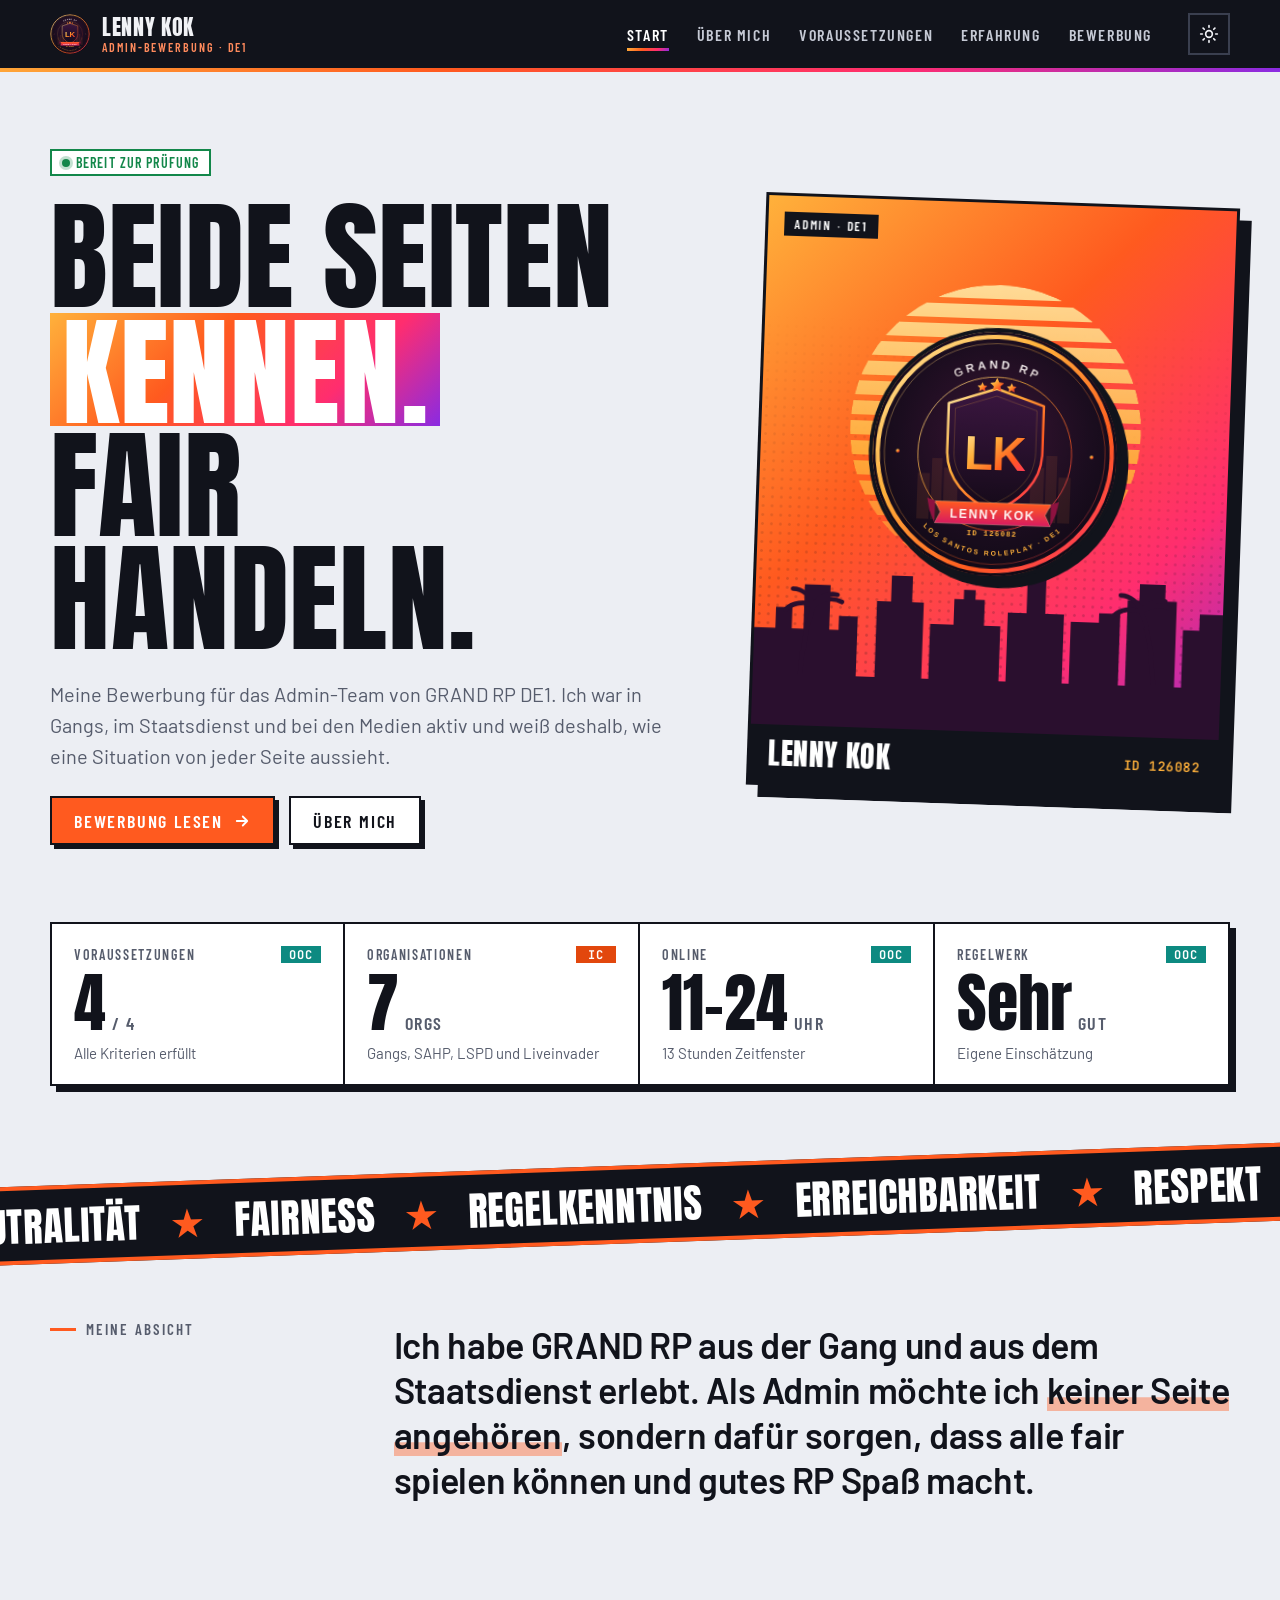
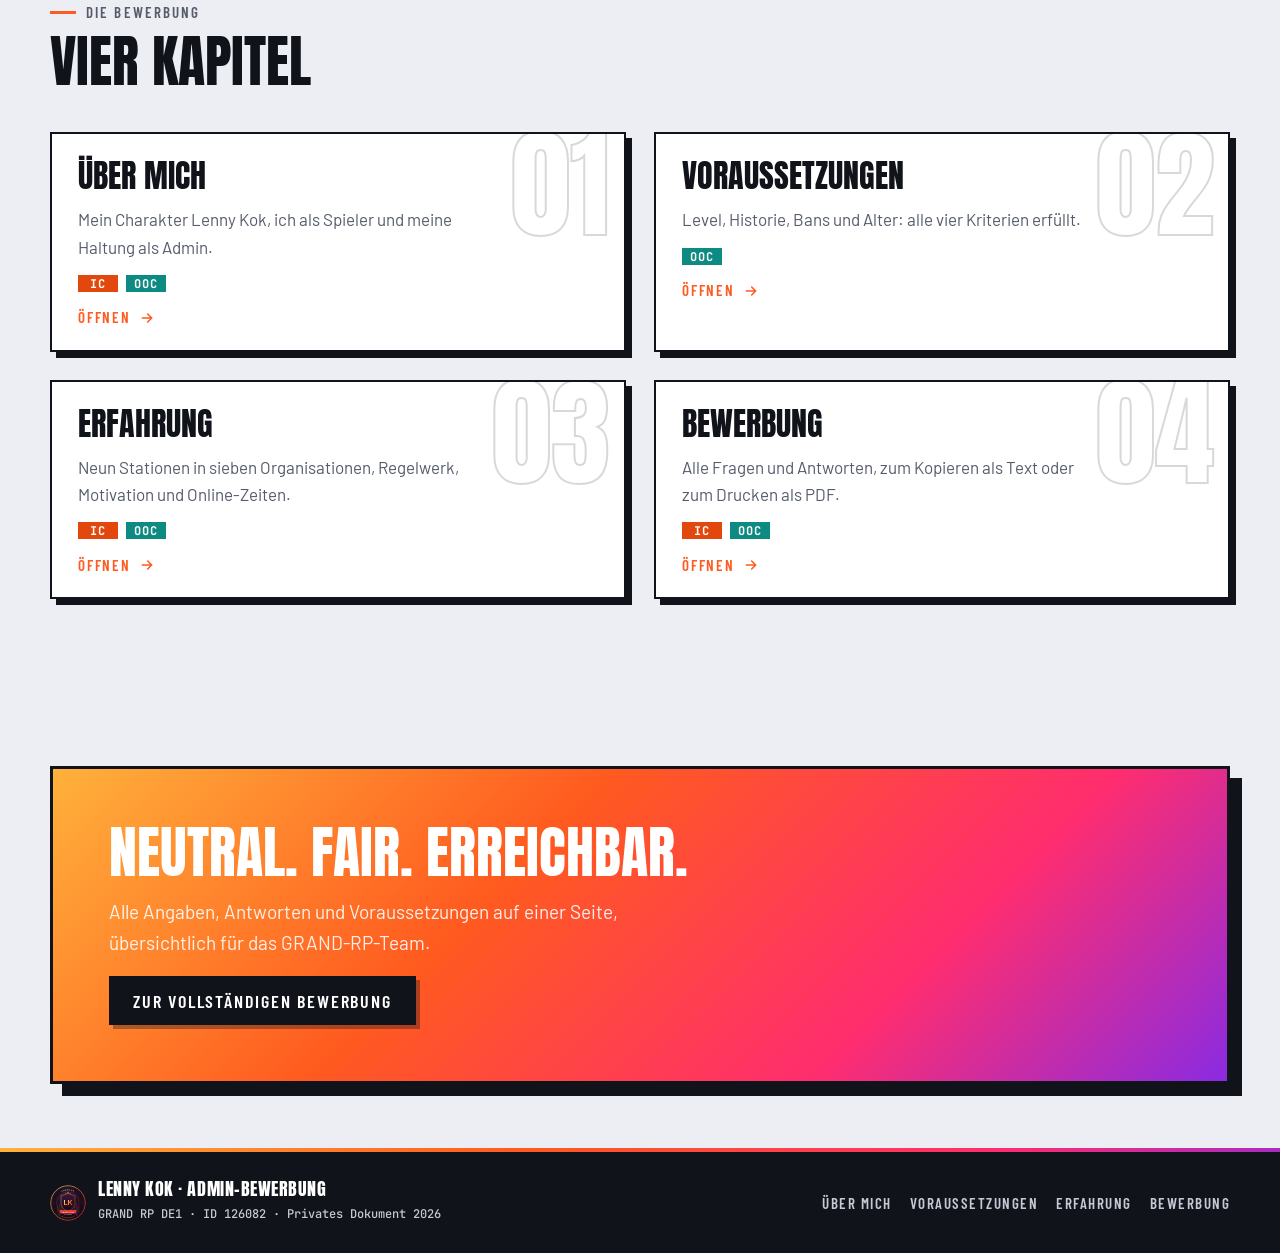
==== commit 71b491d4: "Komplett neues Design im Stil eines Los-Santos-Plakats" ====
--- a/index.html
+++ b/index.html
@@ -6,33 +6,30 @@
   <title>Admin-Bewerbung · Lenny Kok · GRAND RP</title>
   <meta name="description" content="Persönliche Bewerbung von Lenny Kok für das Admin-Team von GRAND RP DE1 – mit Erfahrung aus Gangs, Staatsdienst und Medien.">
   <meta name="robots" content="noindex">
-  <meta name="theme-color" content="#09070a">
+  <meta name="theme-color" content="#11131b">
   <meta property="og:type" content="website">
   <meta property="og:site_name" content="GRAND RP · Admin-Bewerbung">
-  <meta property="og:title" content="Admin-Bewerbung · Lenny Kok">
-  <meta property="og:description" content="Beide Seiten kennen. Fair handeln. Meine Bewerbung für das Admin-Team von GRAND RP DE1.">
+  <meta property="og:title" content="Admin-Bewerbung · Lenny Kok · GRAND RP">
+  <meta property="og:description" content="Persönliche Bewerbung von Lenny Kok für das Admin-Team von GRAND RP DE1 – mit Erfahrung aus Gangs, Staatsdienst und Medien.">
   <meta property="og:image" content="https://cyrexmv.github.io/ADMIN-GRAND-LENNY/assets/img/og-image.png">
   <meta name="twitter:card" content="summary_large_image">
   <link rel="icon" href="favicon.svg" type="image/svg+xml">
   <link rel="apple-touch-icon" href="apple-touch-icon.png">
   <link rel="preconnect" href="https://fonts.googleapis.com">
   <link rel="preconnect" href="https://fonts.gstatic.com" crossorigin>
-  <link rel="stylesheet" href="https://fonts.googleapis.com/css2?family=Geist:wght@300..800&family=Geist+Mono:wght@400..600&family=Instrument+Serif:ital@0;1&display=swap">
-  <link rel="stylesheet" href="assets/css/main.css">
-  <link rel="preload" as="image" href="assets/img/lenny-kok-wappen.svg" type="image/svg+xml">
-  <script>(function(d){d.classList.add('js');try{var t=localStorage.getItem('theme');if(t==='light'||t==='dark')d.dataset.theme=t}catch(e){}})(document.documentElement);</script>
-  <script src="assets/js/main.js" defer></script>
+  <link rel="stylesheet" href="https://fonts.googleapis.com/css2?family=Anton&family=Barlow+Condensed:wght@500;600&family=Barlow:ital,wght@0,400;0,500;0,600;0,700;1,400&family=JetBrains+Mono:wght@500;600&display=swap">
+  <link rel="stylesheet" href="assets/css/style.css">
+  <script>(function(d){d.classList.add('js');var t=null;try{t=localStorage.getItem('theme')}catch(e){}if(t!=='light'&&t!=='dark')t=window.matchMedia&&matchMedia('(prefers-color-scheme: dark)').matches?'dark':'light';d.dataset.theme=t})(document.documentElement);</script>
+  <script src="assets/js/app.js" defer></script>
 </head>
 <body>
   <a class="skip-link" href="#inhalt">Zum Inhalt springen</a>
-  <div class="scroll-progress" aria-hidden="true"></div>
-  <div class="backdrop" aria-hidden="true"></div>
 
-  <header class="site-header" data-header>
+  <header class="site-header">
     <div class="container header-inner">
-      <a class="brand" href="index.html" aria-label="GRAND RP Admin-Bewerbung – zur Startseite">
-        <img src="assets/img/lenny-kok-wappen.svg" alt="" width="38" height="38">
-        <span><strong>GRAND RP</strong><small>Admin-Bewerbung</small></span>
+      <a class="brand" href="index.html" aria-label="Lenny Kok · Admin-Bewerbung – zur Startseite">
+        <img src="assets/img/lenny-kok-emblem.svg" alt="" width="40" height="40">
+        <span><strong>Lenny Kok</strong><small>Admin-Bewerbung · DE1</small></span>
       </a>
       <nav class="site-nav" id="site-nav" aria-label="Hauptnavigation">
         <ul>
@@ -44,205 +41,127 @@
         </ul>
       </nav>
       <div class="header-actions">
-        <button class="icon-btn theme-toggle" type="button" data-theme-toggle aria-label="Helles Design aktivieren">
-          <svg class="i-sun" viewBox="0 0 24 24" fill="none" stroke="currentColor" stroke-width="1.8" stroke-linecap="round" aria-hidden="true"><circle cx="12" cy="12" r="4"/><path d="M12 2v2M12 20v2M4.93 4.93l1.41 1.41M17.66 17.66l1.41 1.41M2 12h2M20 12h2M4.93 19.07l1.41-1.41M17.66 6.34l1.41-1.41"/></svg>
-          <svg class="i-moon" viewBox="0 0 24 24" fill="none" stroke="currentColor" stroke-width="1.8" stroke-linecap="round" stroke-linejoin="round" aria-hidden="true"><path d="M20 14.5A8 8 0 1 1 9.5 4a6.5 6.5 0 0 0 10.5 10.5z"/></svg>
+        <button class="icon-btn" type="button" data-theme-toggle aria-label="Dunkles Design aktivieren">
+          <svg class="i-sun" viewBox="0 0 24 24" fill="none" stroke="currentColor" stroke-width="2" stroke-linecap="round" aria-hidden="true"><circle cx="12" cy="12" r="4"/><path d="M12 2v2M12 20v2M4.93 4.93l1.41 1.41M17.66 17.66l1.41 1.41M2 12h2M20 12h2M4.93 19.07l1.41-1.41M17.66 6.34l1.41-1.41"/></svg>
+          <svg class="i-moon" viewBox="0 0 24 24" fill="none" stroke="currentColor" stroke-width="2" stroke-linecap="round" stroke-linejoin="round" aria-hidden="true"><path d="M20 14.5A8 8 0 1 1 9.5 4a6.5 6.5 0 0 0 10.5 10.5z"/></svg>
         </button>
         <button class="icon-btn menu-toggle" type="button" data-menu-toggle aria-controls="site-nav" aria-expanded="false" aria-label="Menü öffnen">
-          <svg class="i-menu" viewBox="0 0 24 24" fill="none" stroke="currentColor" stroke-width="1.8" stroke-linecap="round" aria-hidden="true"><path d="M4 7h16M4 12h16M4 17h16"/></svg>
-          <svg class="i-close" viewBox="0 0 24 24" fill="none" stroke="currentColor" stroke-width="1.8" stroke-linecap="round" aria-hidden="true"><path d="M6 6l12 12M18 6 6 18"/></svg>
+          <svg class="i-menu" viewBox="0 0 24 24" fill="none" stroke="currentColor" stroke-width="2.2" stroke-linecap="square" aria-hidden="true"><path d="M4 7h16M4 12h16M4 17h16"/></svg>
+          <svg class="i-close" viewBox="0 0 24 24" fill="none" stroke="currentColor" stroke-width="2.2" stroke-linecap="square" aria-hidden="true"><path d="M6 6l12 12M18 6 6 18"/></svg>
         </button>
       </div>
     </div>
   </header>
 
   <main id="inhalt">
-    <!-- Hero -->
     <section class="hero container" aria-labelledby="hero-title">
       <div class="hero-copy">
-        <p class="status-pill" data-reveal><span class="pulse-dot" aria-hidden="true"></span> Status: <b>Bereit zur Prüfung</b></p>
-        <h1 class="display" id="hero-title" data-reveal style="--d:1">Beide Seiten<br><em>kennen.</em><br>Fair handeln.</h1>
-        <p class="lead" data-reveal style="--d:2">Meine Bewerbung für das Admin-Team von GRAND RP DE1. Ich war in Gangs, im Staatsdienst und bei den Medien aktiv – und weiß deshalb, wie eine Situation von jeder Seite aussieht.</p>
-        <div class="hero-actions" data-reveal style="--d:3">
+        <span class="chip chip-ok rise"><span class="dot" aria-hidden="true"></span> Bereit zur Prüfung</span>
+        <h1 class="poster-title rise" id="hero-title" style="--d:1">Beide Seiten <span class="hl">kennen.</span><br>Fair handeln.</h1>
+        <p class="lead rise" style="--d:2">Meine Bewerbung für das Admin-Team von GRAND RP DE1. Ich war in Gangs, im Staatsdienst und bei den Medien aktiv und weiß deshalb, wie eine Situation von jeder Seite aussieht.</p>
+        <div class="hero-actions rise" style="--d:3">
           <a class="btn btn-primary" href="bewerbung.html">
             Bewerbung lesen
-            <svg class="arrow-diag" viewBox="0 0 24 24" fill="none" stroke="currentColor" stroke-width="2" stroke-linecap="round" stroke-linejoin="round" aria-hidden="true"><path d="M7 17 17 7M8 7h9v9"/></svg>
+            <svg viewBox="0 0 24 24" fill="none" stroke="currentColor" stroke-width="2.4" stroke-linecap="round" stroke-linejoin="round" aria-hidden="true"><path d="M5 12h14M13 6l6 6-6 6"/></svg>
           </a>
-          <a class="btn btn-ghost" href="ueber-mich.html">
-            Über mich
-            <svg viewBox="0 0 24 24" fill="none" stroke="currentColor" stroke-width="2" stroke-linecap="round" stroke-linejoin="round" aria-hidden="true"><path d="M5 12h14M13 6l6 6-6 6"/></svg>
-          </a>
+          <a class="btn" href="ueber-mich.html">Über mich</a>
         </div>
-        <dl class="hero-meta" data-reveal style="--d:4">
-          <div><dt>Charakter · IC</dt><dd>Lenny Kok</dd></div>
-          <div><dt>Spieler-ID · IC</dt><dd>126082</dd></div>
-          <div><dt>Spieler · OOC</dt><dd>Lenny</dd></div>
-          <div><dt>Server</dt><dd>DE1</dd></div>
-        </dl>
       </div>
 
-      <div class="hero-visual" data-tilt data-reveal style="--d:2">
-        <div class="medallion">
-          <div class="orbit" aria-hidden="true"></div>
-          <div class="orbit orbit-2" aria-hidden="true"></div>
-          <div class="medallion-ring" aria-hidden="true"></div>
-          <div class="medallion-img">
-            <img src="assets/img/lenny-kok-wappen.svg" alt="Wappen von Lenny Kok – GRAND RP, Los Santos Roleplay, Server DE1" width="800" height="800" fetchpriority="high">
-          </div>
-          <div class="medallion-glare" aria-hidden="true"></div>
+      <figure class="poster rise" style="--d:2" aria-label="Plakat: Lenny Kok, Admin-Bewerbung, Grand RP DE1">
+        <span class="poster-tag">Admin · DE1</span>
+        <span class="poster-sun" aria-hidden="true"></span>
+        <svg class="poster-skyline" viewBox="0 0 400 120" preserveAspectRatio="none" aria-hidden="true">
+          <path d="M0 120V78h18V60h14v18h10V40h22v38h8V66h16v54zM104 120V52h12V30h18v22h10v68zM150 120V70h20V48h8v-8h10v8h8v22h14v50zM216 120V58h16V24h6V10h4v14h6v34h16v62zM270 120V64h24v-8h18v64zM318 120V44h10V30h22v14h10v76zM366 120V68h14V54h20v66z"/>
+          <path d="M40 120c2-30 6-50 10-62M50 58c-8-4-18-2-24 4M50 58c6-6 16-8 24-4M50 58c-2-8-10-14-18-14M50 58c4-8 12-12 20-10M342 120c-2-34-6-54-12-66M330 54c-8-4-18-2-24 4M330 54c6-6 16-8 24-4M330 54c-2-8-10-14-18-14M330 54c4-8 12-12 20-10" fill="none" stroke="#2a0f2e" stroke-width="4" stroke-linecap="round"/>
+        </svg>
+        <span class="poster-ground" aria-hidden="true"></span>
+        <img class="poster-emblem" src="assets/img/lenny-kok-emblem.svg" alt="" width="800" height="800">
+        <figcaption class="poster-strip">Lenny Kok <span>ID 126082</span></figcaption>
+      </figure>
+    </section>
+
+    <section class="container" aria-label="Auf einen Blick">
+      <div class="stats stats-wrap">
+        <div class="stat">
+          <div class="stat-top"><span class="stat-label">Voraussetzungen</span><span class="lvl lvl-ooc"><abbr title="Out of Character">OOC</abbr></span></div>
+          <span class="stat-num">4<small>/ 4</small></span>
+          <p>Alle Kriterien erfüllt</p>
         </div>
-        <div class="float-chip chip-a" aria-hidden="true">
-          <span class="icon-tile"><svg viewBox="0 0 24 24" fill="none" stroke="currentColor" stroke-width="2" stroke-linecap="round" stroke-linejoin="round"><path d="M12 3l8 3v6c0 4.5-3.4 8.3-8 9-4.6-.7-8-4.5-8-9V6z"/><path d="m8.5 12 2.5 2.5 4.5-5"/></svg></span>
-          <span><b>4 / 4 erfüllt</b><small>Voraussetzungen</small></span>
+        <div class="stat">
+          <div class="stat-top"><span class="stat-label">Organisationen</span><span class="lvl lvl-ic"><abbr title="In Character">IC</abbr></span></div>
+          <span class="stat-num">7<small>Orgs</small></span>
+          <p>Gangs, SAHP, LSPD und Liveinvader</p>
         </div>
-        <div class="float-chip chip-b" aria-hidden="true">
-          <span class="icon-tile"><svg viewBox="0 0 24 24" fill="none" stroke="currentColor" stroke-width="2" stroke-linecap="round" stroke-linejoin="round"><circle cx="9" cy="8" r="3.5"/><path d="M2.5 20a6.5 6.5 0 0 1 13 0M16 4.5a3.5 3.5 0 0 1 0 7M18 14a6.5 6.5 0 0 1 3.5 6"/></svg></span>
-          <span><b>Gang · Staat · Medien</b><small>7 Organisationen</small></span>
+        <div class="stat">
+          <div class="stat-top"><span class="stat-label">Online</span><span class="lvl lvl-ooc"><abbr title="Out of Character">OOC</abbr></span></div>
+          <span class="stat-num">11–24<small>Uhr</small></span>
+          <p>13 Stunden Zeitfenster</p>
+        </div>
+        <div class="stat">
+          <div class="stat-top"><span class="stat-label">Regelwerk</span><span class="lvl lvl-ooc"><abbr title="Out of Character">OOC</abbr></span></div>
+          <span class="stat-num">Sehr<small>gut</small></span>
+          <p>Eigene Einschätzung</p>
         </div>
       </div>
     </section>
 
-    <!-- Kennzahlen -->
-    <section class="container" aria-label="Auf einen Blick">
-      <div class="stats" data-reveal>
-        <div class="stat">
-          <span class="badge badge-sm badge-ooc"><abbr title="Out of Character">OOC</abbr></span>
-          <span class="num"><span data-count="4">4</span><small>/ 4</small></span>
-          <p>Voraussetzungen vollständig erfüllt</p>
-        </div>
-        <div class="stat">
-          <span class="badge badge-sm badge-ic"><abbr title="In Character">IC</abbr></span>
-          <span class="num"><span data-count="7">7</span><small>Orgs</small></span>
-          <p>Erfahrung in Gangs, SAHP, LSPD &amp; Liveinvader</p>
-        </div>
-        <div class="stat">
-          <span class="badge badge-sm badge-ooc"><abbr title="Out of Character">OOC</abbr></span>
-          <span class="num">11–24<small>Uhr</small></span>
-          <p>Großes Zeitfenster, in dem ich online bin</p>
-        </div>
-        <div class="stat">
-          <span class="badge badge-sm badge-ooc"><abbr title="Out of Character">OOC</abbr></span>
-          <span class="num"><span data-count="17">17</span><small>Jahre</small></span>
-          <p>Mindestalter von 17 Jahren erfüllt</p>
-        </div>
+    <div class="band-wrap" aria-hidden="true">
+    <div class="band">
+      <div class="band-track">
+        <span>Neutralität</span><i>★</i><span>Fairness</span><i>★</i><span>Regelkenntnis</span><i>★</i><span>Erreichbarkeit</span><i>★</i><span>Respekt</span><i>★</i><span>Gutes RP</span><i>★</i>
+        <span>Neutralität</span><i>★</i><span>Fairness</span><i>★</i><span>Regelkenntnis</span><i>★</i><span>Erreichbarkeit</span><i>★</i><span>Respekt</span><i>★</i><span>Gutes RP</span><i>★</i>
       </div>
+    </div>
+    </div>
 
-      <div class="legend" role="list" aria-label="Legende: IC und OOC">
-        <div class="card legend-item zone-ic" role="listitem" data-reveal>
-          <div class="zone-head">
-            <span class="badge badge-ic"><abbr title="In Character">IC</abbr></span>
-            <div><h2>In Character</h2><p>Alles, was meinen Charakter <strong>Lenny Kok</strong> und das Geschehen im Rollenspiel betrifft – z. B. Charaktername, Spieler-ID und Organisationen.</p></div>
-          </div>
-        </div>
-        <div class="card legend-item zone-ooc" role="listitem" data-reveal style="--d:1">
-          <div class="zone-head">
-            <span class="badge badge-ooc"><abbr title="Out of Character">OOC</abbr></span>
-            <div><h2>Out of Character</h2><p>Angaben zu mir als Person <strong>Lenny</strong> – z. B. Alter, Discord, Voraussetzungen, Online-Zeiten und Regelkenntnis.</p></div>
-          </div>
-        </div>
-      </div>
+    <section class="container statement" aria-labelledby="intent-title">
+      <p class="kicker" id="intent-title">Meine Absicht</p>
+      <p class="big">Ich habe GRAND RP aus der Gang und aus dem Staatsdienst erlebt. Als Admin möchte ich <mark>keiner Seite angehören</mark>, sondern dafür sorgen, dass alle fair spielen können und gutes RP Spaß macht.</p>
     </section>
 
-    <!-- Absicht -->
-    <section class="section container intent" aria-labelledby="intent-title">
-      <p class="eyebrow" id="intent-title">Meine Absicht</p>
-      <p class="fill-text"><span>Ich habe GRAND RP aus der Gang und aus dem Staatsdienst erlebt. Als Admin möchte ich keiner Seite angehören, sondern dafür sorgen, dass beide fair spielen können und gutes RP Spaß macht.</span></p>
-    </section>
-
-    <!-- Werte -->
-    <div class="marquee" aria-hidden="true">
-      <div class="marquee-track">
-        <span>Neutralität</span><i></i><span>Fairness</span><i></i><span>Regelkenntnis</span><i></i><span>Erreichbarkeit</span><i></i><span>Respekt</span><i></i><span>Teamarbeit</span><i></i><span>Gutes RP</span><i></i>
-      </div>
-      <div class="marquee-track">
-        <span>Neutralität</span><i></i><span>Fairness</span><i></i><span>Regelkenntnis</span><i></i><span>Erreichbarkeit</span><i></i><span>Respekt</span><i></i><span>Teamarbeit</span><i></i><span>Gutes RP</span><i></i>
-      </div>
-    </div>
-
-    <!-- Kapitel -->
     <section class="section container" aria-labelledby="chapters-title">
       <header class="section-head">
-        <p class="eyebrow" data-reveal>Die Bewerbung</p>
-        <h2 class="h2" id="chapters-title" data-reveal style="--d:1">Alles auf <em>einen Blick.</em></h2>
-        <p class="lead" data-reveal style="--d:2">Vier Kapitel – von meiner Person über die formalen Kriterien bis zu allen Fragen und Antworten.</p>
+        <p class="kicker">Die Bewerbung</p>
+        <h2 class="h2" id="chapters-title">Vier Kapitel</h2>
       </header>
-
-      <div class="bento">
-        <a class="card spotlight bento-card span-4" href="ueber-mich.html" data-reveal>
-          <div class="bento-top">
-            <span class="icon-tile"><svg viewBox="0 0 24 24" fill="none" stroke="currentColor" stroke-width="1.8" stroke-linecap="round" stroke-linejoin="round" aria-hidden="true"><circle cx="12" cy="8" r="4"/><path d="M4 21a8 8 0 0 1 16 0"/></svg></span>
-            <span class="bento-num">01</span>
-          </div>
-          <div class="mini-rows" aria-hidden="true">
-            <div><span><span class="badge badge-sm badge-ooc"><abbr title="Out of Character">OOC</abbr></span>Name</span><b>Lenny</b></div>
-            <div><span><span class="badge badge-sm badge-ic"><abbr title="In Character">IC</abbr></span>Charakter</span><b>Lenny Kok</b></div>
-            <div><span><span class="badge badge-sm badge-ooc"><abbr title="Out of Character">OOC</abbr></span>Discord</span><b>liodft</b></div>
-          </div>
-          <div class="bento-foot">
-            <div><h3 class="h3">Über mich</h3><p>Mein Charakter (IC), ich als Person (OOC) und meine Haltung als Admin.</p></div>
-            <span class="go" aria-hidden="true"><svg viewBox="0 0 24 24" fill="none" stroke="currentColor" stroke-width="2" stroke-linecap="round" stroke-linejoin="round"><path d="M7 17 17 7M8 7h9v9"/></svg></span>
-          </div>
+      <div class="chapters">
+        <a class="panel chapter" href="ueber-mich.html">
+          <span class="chapter-num" aria-hidden="true">01</span>
+          <h3>Über mich</h3>
+          <p>Mein Charakter Lenny Kok, ich als Spieler und meine Haltung als Admin.</p>
+          <div class="chapter-meta"><span class="lvl lvl-ic"><abbr title="In Character">IC</abbr></span><span class="lvl lvl-ooc"><abbr title="Out of Character">OOC</abbr></span></div>
+          <span class="chapter-go">Öffnen <svg viewBox="0 0 24 24" fill="none" stroke="currentColor" stroke-width="2.4" stroke-linecap="round" stroke-linejoin="round" aria-hidden="true"><path d="M5 12h14M13 6l6 6-6 6"/></svg></span>
         </a>
-
-        <a class="card spotlight bento-card span-2" href="voraussetzungen.html" data-reveal style="--d:1">
-          <div class="bento-top">
-            <span class="icon-tile"><svg viewBox="0 0 24 24" fill="none" stroke="currentColor" stroke-width="1.8" stroke-linecap="round" stroke-linejoin="round" aria-hidden="true"><path d="M12 3l8 3v6c0 4.5-3.4 8.3-8 9-4.6-.7-8-4.5-8-9V6z"/><path d="m8.5 12 2.5 2.5 4.5-5"/></svg></span>
-            <span class="bento-num">02</span>
-          </div>
-          <div class="check-dots" aria-hidden="true">
-            <span><svg viewBox="0 0 24 24" fill="none" stroke="currentColor" stroke-width="2.4" stroke-linecap="round" stroke-linejoin="round"><path d="m5 12.5 4.5 4.5L19 7.5"/></svg></span>
-            <span><svg viewBox="0 0 24 24" fill="none" stroke="currentColor" stroke-width="2.4" stroke-linecap="round" stroke-linejoin="round"><path d="m5 12.5 4.5 4.5L19 7.5"/></svg></span>
-            <span><svg viewBox="0 0 24 24" fill="none" stroke="currentColor" stroke-width="2.4" stroke-linecap="round" stroke-linejoin="round"><path d="m5 12.5 4.5 4.5L19 7.5"/></svg></span>
-            <span><svg viewBox="0 0 24 24" fill="none" stroke="currentColor" stroke-width="2.4" stroke-linecap="round" stroke-linejoin="round"><path d="m5 12.5 4.5 4.5L19 7.5"/></svg></span>
-          </div>
-          <div class="bento-foot">
-            <div><h3 class="h3">Voraussetzungen</h3><p>Alle Kriterien erfüllt.</p></div>
-            <span class="go" aria-hidden="true"><svg viewBox="0 0 24 24" fill="none" stroke="currentColor" stroke-width="2" stroke-linecap="round" stroke-linejoin="round"><path d="M7 17 17 7M8 7h9v9"/></svg></span>
-          </div>
+        <a class="panel chapter" href="voraussetzungen.html">
+          <span class="chapter-num" aria-hidden="true">02</span>
+          <h3>Voraussetzungen</h3>
+          <p>Level, Historie, Bans und Alter: alle vier Kriterien erfüllt.</p>
+          <div class="chapter-meta"><span class="lvl lvl-ooc"><abbr title="Out of Character">OOC</abbr></span></div>
+          <span class="chapter-go">Öffnen <svg viewBox="0 0 24 24" fill="none" stroke="currentColor" stroke-width="2.4" stroke-linecap="round" stroke-linejoin="round" aria-hidden="true"><path d="M5 12h14M13 6l6 6-6 6"/></svg></span>
         </a>
-
-        <a class="card spotlight bento-card span-2" href="erfahrung.html" data-reveal>
-          <div class="bento-top">
-            <span class="icon-tile"><svg viewBox="0 0 24 24" fill="none" stroke="currentColor" stroke-width="1.8" stroke-linecap="round" stroke-linejoin="round" aria-hidden="true"><rect x="3" y="7" width="18" height="13" rx="2"/><path d="M8 7V5a2 2 0 0 1 2-2h4a2 2 0 0 1 2 2v2M3 13h18"/></svg></span>
-            <span class="bento-num">03</span>
-          </div>
-          <div class="bento-visual" aria-hidden="true">
-            <span class="badge badge-sm badge-ic"><abbr title="In Character">IC</abbr></span><span class="tag">Gangs</span><span class="tag">SAHP</span><span class="tag">LSPD</span><span class="tag">Liveinvader</span>
-          </div>
-          <div class="bento-foot">
-            <div><h3 class="h3">Erfahrung &amp; Motivation</h3><p>Was ich mitbringe und warum ich Admin werden möchte.</p></div>
-            <span class="go" aria-hidden="true"><svg viewBox="0 0 24 24" fill="none" stroke="currentColor" stroke-width="2" stroke-linecap="round" stroke-linejoin="round"><path d="M7 17 17 7M8 7h9v9"/></svg></span>
-          </div>
+        <a class="panel chapter" href="erfahrung.html">
+          <span class="chapter-num" aria-hidden="true">03</span>
+          <h3>Erfahrung</h3>
+          <p>Neun Stationen in sieben Organisationen, Regelwerk, Motivation und Online-Zeiten.</p>
+          <div class="chapter-meta"><span class="lvl lvl-ic"><abbr title="In Character">IC</abbr></span><span class="lvl lvl-ooc"><abbr title="Out of Character">OOC</abbr></span></div>
+          <span class="chapter-go">Öffnen <svg viewBox="0 0 24 24" fill="none" stroke="currentColor" stroke-width="2.4" stroke-linecap="round" stroke-linejoin="round" aria-hidden="true"><path d="M5 12h14M13 6l6 6-6 6"/></svg></span>
         </a>
-
-        <a class="card spotlight bento-card span-4" href="bewerbung.html" data-reveal style="--d:1">
-          <div class="bento-top">
-            <span class="icon-tile"><svg viewBox="0 0 24 24" fill="none" stroke="currentColor" stroke-width="1.8" stroke-linecap="round" stroke-linejoin="round" aria-hidden="true"><path d="M14 3H7a2 2 0 0 0-2 2v14a2 2 0 0 0 2 2h10a2 2 0 0 0 2-2V8z"/><path d="M14 3v5h5M9 13h6M9 17h4"/></svg></span>
-            <span class="bento-num">04</span>
-          </div>
-          <div class="mini-rows" aria-hidden="true">
-            <div><span><span class="badge badge-sm badge-ooc"><abbr title="Out of Character">OOC</abbr></span>Q 01</span><b>Online-Zeiten</b></div>
-            <div><span><span class="badge badge-sm badge-ooc"><abbr title="Out of Character">OOC</abbr></span>Q 02</span><b>Regelwerk</b></div>
-            <div><span><span class="badge badge-sm badge-ic"><abbr title="In Character">IC</abbr></span>Q 03–05</span><b>Organisationen, RP-Leben, Unternehmen</b></div>
-          </div>
-          <div class="bento-foot">
-            <div><h3 class="h3">Vollständige Bewerbung</h3><p>Alle Fragen und meine Antworten – auch als PDF druckbar.</p></div>
-            <span class="go" aria-hidden="true"><svg viewBox="0 0 24 24" fill="none" stroke="currentColor" stroke-width="2" stroke-linecap="round" stroke-linejoin="round"><path d="M7 17 17 7M8 7h9v9"/></svg></span>
-          </div>
+        <a class="panel chapter" href="bewerbung.html">
+          <span class="chapter-num" aria-hidden="true">04</span>
+          <h3>Bewerbung</h3>
+          <p>Alle Fragen und Antworten, zum Kopieren als Text oder zum Drucken als PDF.</p>
+          <div class="chapter-meta"><span class="lvl lvl-ic"><abbr title="In Character">IC</abbr></span><span class="lvl lvl-ooc"><abbr title="Out of Character">OOC</abbr></span></div>
+          <span class="chapter-go">Öffnen <svg viewBox="0 0 24 24" fill="none" stroke="currentColor" stroke-width="2.4" stroke-linecap="round" stroke-linejoin="round" aria-hidden="true"><path d="M5 12h14M13 6l6 6-6 6"/></svg></span>
         </a>
       </div>
     </section>
 
-    <!-- CTA -->
     <section class="container section-tight" aria-labelledby="cta-title">
-      <div class="card cta" data-reveal>
-        <p class="eyebrow">Bereit zur Prüfung</p>
-        <h2 class="h2" id="cta-title">Neutral. Fair. <em>Erreichbar.</em></h2>
-        <p class="lead">Alle Angaben, Antworten und Voraussetzungen auf einer Seite – übersichtlich zusammengefasst für das GRAND-RP-Team.</p>
-        <a class="btn btn-primary" href="bewerbung.html">
-          Zur vollständigen Bewerbung
-          <svg viewBox="0 0 24 24" fill="none" stroke="currentColor" stroke-width="2" stroke-linecap="round" stroke-linejoin="round" aria-hidden="true"><path d="M5 12h14M13 6l6 6-6 6"/></svg>
-        </a>
+      <div class="cta">
+        <h2 class="h2" id="cta-title">Neutral. Fair. Erreichbar.</h2>
+        <p>Alle Angaben, Antworten und Voraussetzungen auf einer Seite, übersichtlich für das GRAND-RP-Team.</p>
+        <a class="btn" href="bewerbung.html">Zur vollständigen Bewerbung</a>
       </div>
     </section>
   </main>
@@ -250,8 +169,8 @@
   <footer class="site-footer">
     <div class="container footer-inner">
       <div class="footer-brand">
-        <img src="assets/img/lenny-kok-wappen.svg" alt="" width="32" height="32" loading="lazy">
-        <div><strong>GRAND RP · Admin-Bewerbung</strong><small>Lenny Kok · ID 126082</small></div>
+        <img src="assets/img/lenny-kok-emblem.svg" alt="" width="36" height="36" loading="lazy">
+        <div><strong>Lenny Kok · Admin-Bewerbung</strong><small>GRAND RP DE1 · ID 126082 · Privates Dokument 2026</small></div>
       </div>
       <nav aria-label="Fußzeile">
         <ul>
@@ -261,7 +180,6 @@
           <li><a href="bewerbung.html">Bewerbung</a></li>
         </ul>
       </nav>
-      <p class="footer-meta">Privates Dokument · 2026</p>
     </div>
   </footer>
 </body>
--- a/assets/css/style.css
+++ b/assets/css/style.css
@@ -0,0 +1,645 @@
+/* ==========================================================================
+   Lenny Kok · Admin-Bewerbung · GRAND RP DE1
+   Konzept: Los-Santos-Poster – kräftige Plakatschrift, harte Kanten,
+   versetzte Schatten, Sonnenuntergang von Orange zu Pink.
+   ========================================================================== */
+
+:root {
+  --bg: #eceef3;
+  --panel: #ffffff;
+  --panel-2: #f5f6f9;
+  --ink: #11131b;
+  --text: #11131b;
+  --muted: #565c6c;
+  --edge: #11131b;
+  --hard: #11131b;
+  --sun: #ff5a1f;
+  --pink: #ff2d6f;
+  --violet: #6b2cff;
+  --ic: #e2470d;
+  --ooc: #0d8a81;
+  --ok: #13874a;
+  --on-accent: #ffffff;
+  --sunset: linear-gradient(135deg, #ffb13b 0%, #ff5a1f 38%, #ff2d6f 72%, #8a2be2 100%);
+
+  --f-display: "Anton", Impact, "Arial Narrow", sans-serif;
+  --f-label: "Barlow Condensed", "Arial Narrow", sans-serif;
+  --f-body: "Barlow", "Segoe UI", system-ui, sans-serif;
+  --f-mono: "JetBrains Mono", ui-monospace, Consolas, monospace;
+
+  --container: 1180px;
+  --gutter: max(16px, env(safe-area-inset-left, 0px));
+  --gutter-r: max(16px, env(safe-area-inset-right, 0px));
+  --header-h: 68px;
+  --shadow: 6px 6px 0 var(--hard);
+  --shadow-sm: 4px 4px 0 var(--hard);
+  color-scheme: light;
+}
+
+:root[data-theme="dark"] {
+  --bg: #0e1017;
+  --panel: #171a24;
+  --panel-2: #1d2130;
+  --ink: #0a0b10;
+  --text: #f1f2f6;
+  --muted: #a3a9b8;
+  --edge: #f1f2f6;
+  --hard: #ff5a1f;
+  --sun: #ff6a33;
+  --pink: #ff4a84;
+  --ic: #ff7a45;
+  --ooc: #2fc2b6;
+  --ok: #4fd38a;
+  color-scheme: dark;
+}
+
+/* ---------- Basis ---------- */
+*, *::before, *::after { box-sizing: border-box; }
+* { margin: 0; }
+html { overflow-x: clip; scroll-behavior: smooth; scroll-padding-top: calc(var(--header-h) + 20px); -webkit-text-size-adjust: 100%; }
+body {
+  min-height: 100dvh;
+  display: flex;
+  flex-direction: column;
+  background: var(--bg);
+  color: var(--text);
+  font: 400 17px/1.6 var(--f-body);
+  -webkit-font-smoothing: antialiased;
+  overflow-x: clip;
+}
+img, svg { display: block; max-width: 100%; }
+img { height: auto; }
+a { color: inherit; }
+button { font: inherit; color: inherit; cursor: pointer; }
+ul, ol { padding: 0; list-style: none; }
+h1, h2, h3 { text-wrap: balance; }
+p, li, dd { text-wrap: pretty; }
+main { flex: 1; }
+::selection { background: var(--sun); color: #fff; }
+:focus-visible { outline: 3px solid var(--sun); outline-offset: 3px; }
+
+.container {
+  width: 100%;
+  max-width: calc(var(--container) + 64px);
+  margin-inline: auto;
+  padding-left: max(var(--gutter), 32px);
+  padding-right: max(var(--gutter-r), 32px);
+}
+@media (max-width: 640px) {
+  .container { padding-left: var(--gutter); padding-right: var(--gutter-r); }
+}
+
+.skip-link {
+  position: absolute; left: 16px; top: -60px; z-index: 100;
+  padding: 10px 16px; background: var(--sun); color: #fff; font-weight: 700; text-decoration: none;
+}
+.skip-link:focus { top: 12px; }
+
+/* ---------- Typografie ---------- */
+.kicker {
+  display: inline-flex; align-items: center; gap: 10px;
+  font: 600 15px/1 var(--f-label); letter-spacing: .14em; text-transform: uppercase; color: var(--muted);
+}
+.kicker::before { content: ""; width: 26px; height: 3px; background: var(--sun); }
+.poster-title {
+  font: 400 clamp(56px, 9.4vw, 132px)/.94 var(--f-display);
+  text-transform: uppercase; letter-spacing: .005em;
+}
+.page-title {
+  font: 400 clamp(48px, 7.4vw, 104px)/.92 var(--f-display);
+  text-transform: uppercase;
+}
+.h2 {
+  font: 400 clamp(34px, 4.6vw, 56px)/.98 var(--f-display);
+  text-transform: uppercase;
+}
+.h3 { font: 700 22px/1.2 var(--f-body); letter-spacing: -.01em; }
+.hl {
+  display: inline-block;
+  line-height: .9;
+  padding: .04em .1em 0;
+  color: #fff;
+  background: var(--sunset);
+}
+.lead { font-size: clamp(18px, 1.6vw, 20px); line-height: 1.55; color: var(--muted); max-width: 58ch; }
+.muted { color: var(--muted); }
+.mono { font-family: var(--f-mono); }
+
+/* ---------- Marken / Tags ---------- */
+.lvl {
+  display: inline-grid; place-items: center;
+  min-width: 40px; padding: 3px 7px 2px;
+  font: 700 12px/1 var(--f-mono); letter-spacing: .06em;
+  color: #fff; text-decoration: none;
+}
+.lvl abbr { text-decoration: none; }
+.lvl-ic { background: var(--ic); }
+.lvl-ooc { background: var(--ooc); }
+:root[data-theme="dark"] .lvl { color: #0e1017; }
+
+.chip {
+  display: inline-flex; align-items: center; gap: 6px;
+  padding: 5px 10px 4px; border: 2px solid var(--edge);
+  font: 600 14px/1 var(--f-label); letter-spacing: .08em; text-transform: uppercase;
+  background: var(--panel);
+}
+.chip-ok { border-color: var(--ok); color: var(--ok); }
+.dot { width: 8px; height: 8px; border-radius: 50%; background: var(--ok); box-shadow: 0 0 0 3px color-mix(in srgb, var(--ok) 25%, transparent); }
+
+/* ---------- Buttons ---------- */
+.btn {
+  display: inline-flex; align-items: center; gap: 10px;
+  padding: 14px 22px 13px;
+  font: 600 18px/1 var(--f-label); letter-spacing: .1em; text-transform: uppercase; text-decoration: none;
+  border: 2px solid var(--edge); background: var(--panel); color: var(--text);
+  box-shadow: var(--shadow-sm);
+  transition: transform .15s, box-shadow .15s;
+}
+.btn svg { width: 18px; height: 18px; }
+.btn:hover { transform: translate(-2px, -2px); box-shadow: 6px 6px 0 var(--hard); }
+.btn:active { transform: translate(3px, 3px); box-shadow: 1px 1px 0 var(--hard); }
+.btn-primary { background: var(--sun); color: #fff; border-color: var(--edge); }
+:root[data-theme="dark"] .btn-primary { color: #0e1017; }
+.btn-sm { padding: 10px 14px 9px; font-size: 15px; }
+
+/* ---------- Panel ---------- */
+.panel {
+  background: var(--panel);
+  border: 2px solid var(--edge);
+  box-shadow: var(--shadow);
+}
+
+/* ---------- Header ---------- */
+.site-header {
+  position: sticky; top: 0; z-index: 50;
+  background: var(--ink); color: #f1f2f6;
+  padding-top: env(safe-area-inset-top, 0px);
+  border-bottom: 4px solid transparent;
+  border-image: var(--sunset) 1;
+}
+.header-inner { display: flex; align-items: center; gap: 24px; height: var(--header-h); }
+.brand { display: flex; align-items: center; gap: 12px; text-decoration: none; margin-right: auto; }
+.brand img { width: 40px; height: 40px; border-radius: 50%; }
+.brand strong { display: block; font: 400 22px/1 var(--f-display); letter-spacing: .03em; text-transform: uppercase; }
+.brand small { display: block; margin-top: 3px; font: 600 12px/1 var(--f-label); letter-spacing: .16em; text-transform: uppercase; color: #ff8a5c; }
+
+.site-nav ul { display: flex; gap: 4px; }
+.site-nav a {
+  position: relative; display: block; padding: 10px 12px 8px;
+  font: 600 16px/1 var(--f-label); letter-spacing: .1em; text-transform: uppercase; text-decoration: none;
+  color: #c5c9d4;
+}
+.site-nav a:hover { color: #fff; }
+.site-nav a[aria-current="page"] { color: #fff; }
+.site-nav a[aria-current="page"]::after {
+  content: ""; position: absolute; left: 12px; right: 12px; bottom: 0; height: 3px; background: var(--sunset);
+}
+.header-actions { display: flex; gap: 8px; }
+.icon-btn {
+  display: grid; place-items: center; width: 42px; height: 42px;
+  border: 2px solid #3a3f4f; background: transparent; color: #f1f2f6;
+}
+.icon-btn:hover { border-color: var(--sun); color: var(--sun); }
+.icon-btn svg { width: 20px; height: 20px; }
+.i-moon, .i-close { display: none; }
+:root[data-theme="dark"] .i-sun { display: none; }
+:root[data-theme="dark"] .i-moon { display: block; }
+.menu-toggle { display: none; }
+
+@media (max-width: 880px) {
+  .menu-toggle { display: grid; }
+  .site-nav {
+    position: absolute; left: 0; right: 0; top: 100%;
+    background: var(--ink); border-bottom: 4px solid var(--sun);
+    padding: 8px var(--gutter-r) 16px var(--gutter);
+    display: none;
+  }
+  .site-nav.is-open { display: block; }
+  .site-nav ul { flex-direction: column; gap: 0; }
+  .site-nav a { padding: 14px 4px; font-size: 22px; border-bottom: 1px solid #262a37; }
+  .site-nav a[aria-current="page"]::after { left: auto; right: 4px; top: 50%; bottom: auto; width: 12px; height: 12px; translate: 0 -50%; }
+  .menu-open .i-menu { display: none; }
+  .menu-open .i-close { display: block; }
+}
+
+/* ---------- Abschnitte ---------- */
+.section { padding-block: clamp(56px, 8vw, 104px); }
+.section-tight { padding-block: clamp(32px, 5vw, 64px); }
+.section-head { display: grid; gap: 14px; margin-bottom: clamp(28px, 4vw, 44px); max-width: 760px; }
+
+/* ---------- Startseite: Hero ---------- */
+.hero {
+  display: grid; grid-template-columns: minmax(0, 1.15fr) minmax(0, .85fr);
+  gap: clamp(32px, 5vw, 72px); align-items: center;
+  padding-block: clamp(40px, 6vw, 88px) clamp(48px, 6vw, 80px);
+}
+.hero-copy { display: grid; gap: 24px; justify-items: start; min-width: 0; }
+.hero-actions { display: flex; flex-wrap: wrap; gap: 14px; }
+
+.poster {
+  position: relative; aspect-ratio: 4 / 5; max-width: 100%;
+  border: 3px solid var(--edge); box-shadow: 12px 12px 0 var(--hard);
+  background: var(--sunset); overflow: hidden;
+  rotate: 2deg;
+  transition: rotate .4s cubic-bezier(.2,.8,.2,1);
+}
+.poster:hover { rotate: 0deg; }
+.poster::before {
+  /* Rasterpunkte */
+  content: ""; position: absolute; inset: 0;
+  background-image: radial-gradient(rgb(17 19 27 / .22) 1.2px, transparent 1.6px);
+  background-size: 9px 9px;
+  mask-image: linear-gradient(to bottom, transparent 20%, #000 85%);
+}
+.poster-sun {
+  position: absolute; left: 50%; top: 14%; translate: -50% 0;
+  width: 62%; aspect-ratio: 1; border-radius: 50%;
+  background: linear-gradient(#ffe7a3, #ffb13b 60%, #ff7a2f);
+  mask-image: repeating-linear-gradient(to bottom, #000 0 14px, transparent 14px 20px);
+  opacity: .9;
+}
+.poster-skyline { position: absolute; left: 0; right: 0; bottom: 18%; width: 100%; height: auto; fill: #2a0f2e; }
+.poster-ground { position: absolute; left: 0; right: 0; bottom: 0; height: 18.5%; background: #2a0f2e; }
+.poster-emblem {
+  position: absolute; left: 50%; top: 22%; translate: -50% 0;
+  width: 52%; border-radius: 50%;
+  box-shadow: 0 0 0 4px #11131b, 8px 8px 0 4px #11131b;
+}
+.poster-strip {
+  position: absolute; left: 0; right: 0; bottom: 0;
+  display: flex; justify-content: space-between; align-items: center; gap: 12px;
+  padding: 14px 18px; background: #11131b; color: #fff;
+  font: 400 clamp(22px, 2.6vw, 30px)/1 var(--f-display); text-transform: uppercase; letter-spacing: .02em;
+}
+.poster-strip span { font: 600 13px/1 var(--f-mono); color: #ffb13b; letter-spacing: .04em; }
+.poster-tag {
+  position: absolute; top: 16px; left: 16px;
+  padding: 6px 10px 5px; background: #11131b; color: #fff;
+  font: 600 13px/1 var(--f-label); letter-spacing: .14em; text-transform: uppercase;
+}
+
+/* Kennzahlen */
+.stats { display: grid; grid-template-columns: repeat(4, minmax(0, 1fr)); }
+.stat {
+  display: grid; gap: 8px; align-content: start;
+  padding: 22px 22px 20px; border: 2px solid var(--edge); background: var(--panel);
+  margin-left: -2px;
+}
+.stat:first-child { margin-left: 0; }
+.stat-top { display: flex; flex-wrap: wrap-reverse; justify-content: space-between; align-items: center; gap: 6px 8px; }
+.stat-label { font: 600 14px/1.1 var(--f-label); letter-spacing: .12em; text-transform: uppercase; color: var(--muted); }
+.stat-num { font: 400 clamp(44px, 5vw, 64px)/1 var(--f-display); font-variant-numeric: tabular-nums; }
+.stat-num small { font: 600 18px/1 var(--f-label); letter-spacing: .08em; text-transform: uppercase; color: var(--muted); margin-left: 6px; }
+.stat p { font-size: 15px; color: var(--muted); line-height: 1.4; }
+.stats-wrap { box-shadow: var(--shadow); }
+
+/* Diagonales Band */
+.band-wrap { overflow: hidden; padding-block: 28px; margin-block: clamp(20px, 4vw, 56px); }
+.band {
+  background: var(--ink); color: #fff;
+  rotate: -2deg; width: 108%; margin-left: -4%;
+  border-block: 4px solid var(--sun);
+  overflow: hidden;
+}
+.band-track {
+  display: flex; gap: 28px; width: max-content; padding: 16px 0 14px;
+  font: 400 clamp(26px, 3.4vw, 40px)/1 var(--f-display); text-transform: uppercase; letter-spacing: .02em;
+  animation: band 40s linear infinite;
+}
+.band-track i { color: var(--sun); font-style: normal; }
+@keyframes band { to { translate: -50% 0; } }
+
+/* Absicht */
+.statement { display: grid; grid-template-columns: minmax(0, .35fr) minmax(0, 1fr); gap: clamp(24px, 4vw, 56px); align-items: start; }
+.statement p.big {
+  font: 600 clamp(24px, 3vw, 36px)/1.25 var(--f-body); letter-spacing: -.01em;
+}
+.statement p.big mark { background: none; color: inherit; box-shadow: inset 0 -.38em 0 color-mix(in srgb, var(--sun) 40%, transparent); }
+
+/* Kapitelkarten */
+.chapters { display: grid; grid-template-columns: repeat(2, minmax(0, 1fr)); gap: 28px; }
+.chapter {
+  position: relative; display: grid; gap: 14px; align-content: start;
+  padding: 26px 26px 24px; text-decoration: none; overflow: hidden;
+  transition: transform .15s, box-shadow .15s;
+}
+.chapter:hover { transform: translate(-3px, -3px); box-shadow: 9px 9px 0 var(--hard); }
+.chapter-num {
+  position: absolute; right: 14px; top: -10px;
+  font: 400 120px/1 var(--f-display); color: transparent; -webkit-text-stroke: 2px var(--edge); opacity: .16;
+}
+.chapter h3 { font: 400 32px/1 var(--f-display); text-transform: uppercase; }
+.chapter p { color: var(--muted); max-width: 42ch; }
+.chapter-meta { display: flex; flex-wrap: wrap; gap: 8px; }
+.chapter-go {
+  display: inline-flex; align-items: center; gap: 8px; margin-top: 4px;
+  font: 600 15px/1 var(--f-label); letter-spacing: .12em; text-transform: uppercase; color: var(--sun);
+}
+.chapter-go svg { width: 16px; height: 16px; transition: translate .15s; }
+.chapter:hover .chapter-go svg { translate: 4px 0; }
+
+/* CTA */
+.cta {
+  position: relative; display: grid; gap: 18px; justify-items: start;
+  padding: clamp(28px, 5vw, 56px); background: var(--sunset); color: #fff; overflow: hidden;
+  border: 3px solid var(--edge); box-shadow: 12px 12px 0 var(--hard);
+}
+.cta .h2 { color: #fff; }
+.cta p { max-width: 54ch; font-size: 19px; color: rgb(255 255 255 / .9); }
+.cta .btn { background: #11131b; color: #fff; border-color: #11131b; box-shadow: 4px 4px 0 rgb(17 19 27 / .35); }
+
+/* ---------- Unterseiten: Kopf ---------- */
+.page-hero {
+  position: relative; display: grid; gap: 18px; justify-items: start;
+  padding-block: clamp(40px, 6vw, 80px) clamp(32px, 4vw, 48px);
+}
+.page-hero .ghost {
+  position: absolute; right: 0; top: 50%; translate: 0 -50%; z-index: -1;
+  font: 400 clamp(160px, 24vw, 320px)/1 var(--f-display);
+  color: transparent; -webkit-text-stroke: 2px var(--edge); opacity: .1; pointer-events: none;
+}
+.crumbs { display: flex; gap: 8px; font: 500 14px/1 var(--f-mono); color: var(--muted); }
+.crumbs a { text-decoration: none; }
+.crumbs a:hover { color: var(--sun); }
+
+/* Zonen-Überschrift (IC/OOC) */
+.zone-title { display: flex; align-items: center; gap: 14px; margin-bottom: 22px; flex-wrap: wrap; }
+.zone-title h2 { font: 400 30px/1 var(--f-display); text-transform: uppercase; }
+.zone-title p { flex-basis: 100%; color: var(--muted); max-width: 64ch; }
+
+/* ---------- Über mich: Ausweise ---------- */
+.ids { display: grid; grid-template-columns: repeat(2, minmax(0, 1fr)); gap: 32px; align-items: start; }
+.idcard { overflow: hidden; }
+.idcard-head {
+  display: flex; justify-content: space-between; align-items: center; gap: 12px;
+  padding: 12px 18px 10px; color: #fff;
+  font: 600 14px/1.1 var(--f-label); letter-spacing: .16em; text-transform: uppercase;
+}
+.idcard-ic .idcard-head { background: var(--sunset); }
+.idcard-ooc .idcard-head { background: var(--ooc); }
+:root[data-theme="dark"] .idcard-ooc .idcard-head { color: #0e1017; }
+.idcard-head b { font: 400 20px/1 var(--f-display); letter-spacing: .04em; }
+.idcard-body { display: grid; grid-template-columns: 132px minmax(0, 1fr); gap: 20px; padding: 20px 18px; }
+.idcard-ooc .idcard-body { grid-template-columns: minmax(0, 1fr); }
+.idcard-photo { position: relative; aspect-ratio: 3 / 4; border: 2px solid var(--edge); background: #1a0f1c; display: grid; place-items: center; overflow: hidden; }
+.idcard-photo img { width: 92%; }
+.idcard-name { font: 400 34px/1 var(--f-display); text-transform: uppercase; margin-bottom: 10px; }
+.fields { display: grid; gap: 0; }
+.fields > div { display: grid; grid-template-columns: 8.5em minmax(0, 1fr); gap: 10px; padding: 9px 0 8px; border-bottom: 1px dashed color-mix(in srgb, var(--edge) 30%, transparent); align-items: center; }
+.fields > div:last-child { border-bottom: 0; }
+.fields dt { font: 600 13px/1.2 var(--f-label); letter-spacing: .12em; text-transform: uppercase; color: var(--muted); }
+.fields dd { font: 600 16px/1.3 var(--f-mono); display: flex; align-items: center; gap: 10px; flex-wrap: wrap; overflow-wrap: anywhere; }
+.idcard-foot {
+  display: flex; justify-content: space-between; gap: 12px; padding: 10px 18px;
+  border-top: 2px solid var(--edge); background: var(--panel-2);
+  font: 500 12px/1.2 var(--f-mono); color: var(--muted); letter-spacing: .04em;
+}
+.barcode { height: 22px; width: 120px; background: repeating-linear-gradient(90deg, var(--text) 0 2px, transparent 2px 4px, var(--text) 4px 5px, transparent 5px 8px, var(--text) 8px 11px, transparent 11px 12px); opacity: .8; }
+
+.copy-btn {
+  display: inline-grid; place-items: center; width: 30px; height: 30px;
+  border: 2px solid var(--edge); background: var(--panel);
+}
+.copy-btn svg { width: 15px; height: 15px; }
+.copy-btn .i-check { display: none; color: var(--ok); }
+.copy-btn.is-copied .i-copy { display: none; }
+.copy-btn.is-copied .i-check { display: block; }
+.copy-btn:hover { background: var(--sun); color: #fff; }
+
+.about { display: grid; grid-template-columns: minmax(0, 1fr) minmax(0, 1fr); gap: clamp(28px, 5vw, 64px); align-items: start; }
+.prose { display: grid; gap: 14px; max-width: 64ch; }
+.prose strong { font-weight: 700; }
+.values { display: grid; gap: 16px; }
+.value { display: grid; grid-template-columns: 52px minmax(0, 1fr); gap: 16px; padding: 18px; align-items: start; }
+.value-icon { display: grid; place-items: center; width: 52px; height: 52px; background: var(--sun); color: #fff; border: 2px solid var(--edge); }
+:root[data-theme="dark"] .value-icon { color: #0e1017; }
+.value-icon svg { width: 24px; height: 24px; }
+.value h3 { font: 400 22px/1.1 var(--f-display); text-transform: uppercase; margin-bottom: 4px; }
+.value p { color: var(--muted); font-size: 16px; }
+.quote {
+  margin-top: 8px; padding: 26px 26px 22px; background: var(--ink); color: #f1f2f6;
+  border: 2px solid var(--edge); box-shadow: var(--shadow);
+}
+.quote blockquote { font: 400 clamp(24px, 2.6vw, 32px)/1.15 var(--f-display); text-transform: uppercase; }
+.quote figcaption { margin-top: 12px; font: 600 14px/1 var(--f-label); letter-spacing: .14em; text-transform: uppercase; color: #ff8a5c; }
+
+/* ---------- Voraussetzungen ---------- */
+.req { display: grid; grid-template-columns: minmax(0, 1fr) 320px; gap: 32px; align-items: start; }
+.checks { display: grid; }
+.check {
+  display: grid; grid-template-columns: 52px minmax(0, 1fr) auto; gap: 18px; align-items: center;
+  padding: 20px 22px; border: 2px solid var(--edge); background: var(--panel); margin-top: -2px;
+}
+.check:first-child { margin-top: 0; }
+.check-box { display: grid; place-items: center; width: 52px; height: 52px; border: 3px solid var(--edge); background: var(--ok); color: #fff; }
+.check-box svg { width: 30px; height: 30px; }
+.check h2 { font: 700 20px/1.25 var(--f-body); }
+.check p { color: var(--muted); font-size: 15.5px; }
+.checks-wrap { box-shadow: var(--shadow); }
+.score {
+  display: grid; gap: 14px; justify-items: center; text-align: center;
+  padding: 30px 24px; background: var(--sunset); color: #fff;
+  border: 3px solid var(--edge); box-shadow: 10px 10px 0 var(--hard);
+}
+.score .kicker { color: #fff; }
+.score .kicker::before { background: #fff; }
+.score strong { font: 400 112px/.9 var(--f-display); }
+.score strong small { font-size: .45em; opacity: .85; }
+.score p { font-size: 16px; color: rgb(255 255 255 / .92); }
+.score .chip { background: #11131b; color: #fff; border-color: #11131b; }
+
+/* ---------- Erfahrung ---------- */
+.org-group + .org-group { margin-top: 40px; }
+.org-group-head { display: flex; align-items: baseline; gap: 14px; margin-bottom: 18px; flex-wrap: wrap; }
+.org-group-head h3 { font: 400 26px/1 var(--f-display); text-transform: uppercase; }
+.org-group-head span { font: 500 14px/1 var(--f-mono); color: var(--muted); }
+.orgs { display: grid; grid-template-columns: repeat(auto-fit, minmax(min(100%, 196px), 1fr)); gap: 20px; }
+.org {
+  display: grid; grid-template-rows: auto 1fr auto; overflow: hidden;
+  transition: transform .15s, box-shadow .15s;
+}
+.org:hover { transform: translate(-2px, -2px); box-shadow: 8px 8px 0 var(--hard); }
+.org-head {
+  display: flex; justify-content: space-between; align-items: center; gap: 10px;
+  padding: 10px 14px 9px; background: var(--ink); color: #fff;
+  font: 400 22px/1 var(--f-display); text-transform: uppercase; letter-spacing: .02em;
+}
+.org-head span { font: 600 12px/1 var(--f-label); letter-spacing: .14em; color: #ff8a5c; }
+.org-gang .org-head { background: linear-gradient(90deg, #11131b, #3a1030); }
+.org-state .org-head { background: linear-gradient(90deg, #11131b, #13294a); }
+.org-state .org-head span { color: #7cc4ff; }
+.org-rank { display: flex; align-items: baseline; gap: 10px; padding: 16px 14px 6px; }
+.org-rank strong { font: 400 54px/1 var(--f-display); }
+.org-rank strong.word { font-size: 34px; text-transform: uppercase; }
+.org-rank small { font: 600 13px/1 var(--f-label); letter-spacing: .14em; text-transform: uppercase; color: var(--muted); }
+.org-lead { padding: 0 14px 14px; font-size: 15px; color: var(--muted); line-height: 1.45; }
+.org-lead b { color: var(--text); font-weight: 600; }
+.org-lead code { font: 500 13px/1 var(--f-mono); white-space: nowrap; }
+.pips { display: flex; gap: 3px; padding: 0 14px 16px; }
+.pips i { flex: 1; height: 8px; border: 1.5px solid var(--edge); }
+.pips i.on { background: var(--sun); }
+.takeaway {
+  margin-top: 32px; padding: 22px 24px; border-left: 8px solid var(--sun);
+  background: var(--panel); border-top: 2px solid var(--edge); border-right: 2px solid var(--edge); border-bottom: 2px solid var(--edge);
+  font-size: 18px;
+}
+
+.duo { display: grid; grid-template-columns: repeat(2, minmax(0, 1fr)); gap: 28px; }
+.feature { display: grid; gap: 14px; align-content: start; padding: 26px; }
+.feature-head { display: flex; justify-content: space-between; align-items: center; gap: 12px; }
+.feature h3 { font: 400 30px/1 var(--f-display); text-transform: uppercase; }
+.feature .answer {
+  display: inline-block; justify-self: start; padding: 6px 12px 5px; background: var(--sun); color: #fff;
+  font: 400 26px/1 var(--f-display); text-transform: uppercase; letter-spacing: .02em;
+}
+:root[data-theme="dark"] .feature .answer { color: #0e1017; }
+.feature p { color: var(--muted); }
+
+.clock { padding: 26px; display: grid; gap: 18px; }
+.clock-top { display: flex; flex-wrap: wrap; justify-content: space-between; align-items: baseline; gap: 8px 20px; }
+.clock-top strong { font: 400 clamp(44px, 6vw, 72px)/1 var(--f-display); }
+.clock-top span { font: 500 15px/1.3 var(--f-mono); color: var(--muted); }
+.ruler { position: relative; height: 48px; border: 2px solid var(--edge); background:
+  repeating-linear-gradient(90deg, transparent 0 calc(100% / 24 - 1px), color-mix(in srgb, var(--edge) 22%, transparent) calc(100% / 24 - 1px) calc(100% / 24)); }
+.ruler-on {
+  position: absolute; top: 0; bottom: 0; left: calc(11 / 24 * 100%); right: 0;
+  background: var(--sunset); display: grid; place-items: center;
+  font: 400 20px/1 var(--f-display); color: #fff; text-transform: uppercase; letter-spacing: .04em;
+  transform-origin: left; animation: grow 1s cubic-bezier(.2,.8,.2,1) .3s both;
+}
+@keyframes grow { from { scale: .02 1; } }
+.ruler-axis { position: relative; height: 18px; font: 500 12px/1 var(--f-mono); color: var(--muted); }
+.ruler-axis span { position: absolute; top: 0; translate: -50% 0; white-space: nowrap; }
+.ruler-axis span:first-child { translate: 0 0; }
+.ruler-axis span:last-child { translate: -100% 0; }
+
+/* ---------- Bewerbung ---------- */
+.app { display: grid; grid-template-columns: 250px minmax(0, 1fr); gap: clamp(28px, 4vw, 56px); align-items: start; }
+.toc { position: sticky; top: calc(var(--header-h) + 24px); display: grid; gap: 18px; }
+.toc nav { padding: 18px; }
+.toc ol { display: grid; gap: 2px; margin-top: 12px; }
+.toc-group { margin-top: 10px; font: 600 12px/1 var(--f-label); letter-spacing: .16em; text-transform: uppercase; color: var(--muted); }
+.toc a { display: flex; align-items: center; gap: 8px; padding: 6px 8px; text-decoration: none; font-size: 15px; border-left: 3px solid transparent; }
+.toc a:hover { background: var(--panel-2); }
+.toc a[aria-current] { border-left-color: var(--sun); background: var(--panel-2); font-weight: 600; }
+.toc a .lvl { min-width: 32px; font-size: 10px; padding: 2px 4px; }
+.toc-actions { display: grid; gap: 12px; }
+.toc-actions .btn { justify-content: center; }
+
+.block + .block { margin-top: 48px; }
+.block-head { display: flex; align-items: center; gap: 14px; margin-bottom: 20px; }
+.block-head b { display: grid; place-items: center; width: 48px; height: 48px; background: var(--ink); color: #fff; font: 400 24px/1 var(--f-display); border: 2px solid var(--edge); }
+.block-head h2 { font: 400 34px/1 var(--f-display); text-transform: uppercase; }
+.zone + .zone { margin-top: 28px; }
+.zone-label { display: flex; align-items: center; gap: 10px; margin-bottom: 14px; font: 600 15px/1 var(--f-label); letter-spacing: .12em; text-transform: uppercase; color: var(--muted); }
+.data-grid { display: grid; grid-template-columns: repeat(auto-fit, minmax(min(100%, 220px), 1fr)); gap: 18px; }
+.data { padding: 16px 18px; }
+.data dt { font: 600 13px/1.2 var(--f-label); letter-spacing: .12em; text-transform: uppercase; color: var(--muted); margin-bottom: 6px; }
+.data dd { font: 600 20px/1.3 var(--f-mono); display: flex; align-items: center; gap: 10px; flex-wrap: wrap; overflow-wrap: anywhere; }
+
+.qa { display: grid; gap: 22px; }
+.q { overflow: hidden; }
+.q-head { display: flex; align-items: center; gap: 12px; padding: 12px 18px 10px; background: var(--ink); color: #fff; flex-wrap: wrap; }
+.q-head span { font: 400 20px/1 var(--f-display); color: #ff8a5c; letter-spacing: .04em; }
+.q-head h3 { flex: 1 1 260px; font: 600 18px/1.3 var(--f-body); }
+.q-body { padding: 18px; display: grid; gap: 12px; }
+.q-body .answer {
+  justify-self: start; padding: 6px 12px 5px; background: var(--sun); color: #fff;
+  font: 400 24px/1 var(--f-display); text-transform: uppercase; letter-spacing: .02em;
+}
+:root[data-theme="dark"] .q-body .answer { color: #0e1017; }
+.q-body p { max-width: 68ch; }
+.q-body h4 { font: 600 14px/1 var(--f-label); letter-spacing: .14em; text-transform: uppercase; color: var(--muted); margin-top: 4px; }
+.org-table { width: 100%; border-collapse: collapse; font-size: 15px; }
+.org-table th, .org-table td { text-align: left; padding: 8px 10px; border-bottom: 1px solid color-mix(in srgb, var(--edge) 22%, transparent); vertical-align: top; }
+.org-table th { font: 600 12px/1 var(--f-label); letter-spacing: .14em; text-transform: uppercase; color: var(--muted); border-bottom: 2px solid var(--edge); }
+.org-table td:first-child { font-weight: 700; white-space: nowrap; }
+.org-table td.rank { font-family: var(--f-mono); white-space: nowrap; }
+.org-table .na { color: var(--muted); font-style: italic; }
+.table-wrap { overflow-x: auto; }
+
+.closing { padding: clamp(24px, 4vw, 40px); display: grid; gap: 18px; }
+.signature { font: 400 52px/1 var(--f-display); text-transform: uppercase; background: var(--sunset); -webkit-background-clip: text; background-clip: text; color: transparent; justify-self: start; }
+.closing small { font: 500 13px/1.4 var(--f-mono); color: var(--muted); }
+
+.copy-text { display: none; width: 100%; min-height: 220px; padding: 12px; font: 400 13px/1.5 var(--f-mono); background: var(--panel-2); color: var(--text); border: 2px solid var(--edge); }
+.copy-text.is-shown { display: block; }
+
+/* ---------- Kapitel-Navigation & Footer ---------- */
+.pager { display: grid; grid-template-columns: repeat(2, minmax(0, 1fr)); gap: 22px; padding-block: 24px clamp(56px, 7vw, 88px); }
+.pager a { display: grid; gap: 6px; padding: 18px 22px; text-decoration: none; transition: transform .15s, box-shadow .15s; }
+.pager a:hover { transform: translate(-2px, -2px); box-shadow: 8px 8px 0 var(--hard); }
+.pager small { font: 600 13px/1 var(--f-label); letter-spacing: .14em; text-transform: uppercase; color: var(--muted); }
+.pager span { font: 400 26px/1 var(--f-display); text-transform: uppercase; }
+.pager .next { text-align: right; }
+
+.site-footer { background: var(--ink); color: #c5c9d4; padding-block: 28px calc(28px + env(safe-area-inset-bottom, 0px)); border-top: 4px solid transparent; border-image: var(--sunset) 1; }
+.footer-inner { display: flex; flex-wrap: wrap; justify-content: space-between; align-items: center; gap: 16px 32px; }
+.footer-brand { display: flex; align-items: center; gap: 12px; }
+.footer-brand img { width: 36px; height: 36px; border-radius: 50%; }
+.footer-brand strong { display: block; font: 400 18px/1 var(--f-display); text-transform: uppercase; color: #fff; letter-spacing: .03em; }
+.footer-brand small { font: 500 12px/1.4 var(--f-mono); }
+.site-footer nav ul { display: flex; flex-wrap: wrap; gap: 6px 18px; }
+.site-footer nav a { text-decoration: none; font: 600 15px/1 var(--f-label); letter-spacing: .1em; text-transform: uppercase; }
+.site-footer nav a:hover { color: var(--sun); }
+
+/* Toast */
+.toast {
+  position: fixed; left: 50%; bottom: calc(24px + env(safe-area-inset-bottom, 0px)); z-index: 90;
+  translate: -50% 20px; opacity: 0; pointer-events: none;
+  display: flex; align-items: center; gap: 10px; padding: 12px 18px;
+  background: var(--ink); color: #fff; border: 2px solid var(--sun); box-shadow: 4px 4px 0 var(--sun);
+  font: 600 15px/1.2 var(--f-label); letter-spacing: .08em; text-transform: uppercase;
+  transition: opacity .2s, translate .2s;
+}
+.toast svg { width: 18px; height: 18px; color: var(--ok); }
+.toast.is-visible { opacity: 1; translate: -50% 0; }
+
+/* Ladeanimation: kurz und nur einmal, Inhalt bleibt ohne JS sichtbar */
+.js .rise { animation: rise .6s cubic-bezier(.2,.8,.2,1) both; animation-delay: calc(var(--d, 0) * 80ms); }
+@keyframes rise { from { translate: 0 18px; opacity: 0; } }
+
+/* ---------- Responsive ---------- */
+@media (max-width: 980px) {
+  .hero, .about, .req, .app, .statement { grid-template-columns: minmax(0, 1fr); }
+  .poster { max-width: 420px; justify-self: center; width: 100%; }
+  .toc { position: static; }
+  .score { justify-self: stretch; }
+}
+@media (max-width: 760px) {
+  .stats { grid-template-columns: repeat(2, minmax(0, 1fr)); }
+  .stat:nth-child(odd) { margin-left: 0; }
+  .stat:nth-child(n+3) { margin-top: -2px; }
+  .chapters, .ids, .duo, .pager { grid-template-columns: minmax(0, 1fr); }
+  .idcard-body { grid-template-columns: 96px minmax(0, 1fr); gap: 14px; }
+  .fields > div { grid-template-columns: minmax(0, 1fr); gap: 2px; }
+  .check { grid-template-columns: 44px minmax(0, 1fr); }
+  .check-box { width: 44px; height: 44px; }
+  .check .chip { grid-column: 2; justify-self: start; }
+  .pager .next { text-align: left; }
+  .band { rotate: -3deg; }
+  .poster { rotate: 0deg; box-shadow: 8px 8px 0 var(--hard); }
+}
+@media (max-width: 420px) {
+  .idcard-body { grid-template-columns: minmax(0, 1fr); }
+  .idcard-photo { max-width: 140px; }
+  .poster-strip { flex-direction: column; align-items: flex-start; gap: 6px; }
+}
+
+@media (prefers-reduced-motion: reduce) {
+  html { scroll-behavior: auto; }
+  *, *::before, *::after { animation: none !important; transition: none !important; }
+}
+
+/* ---------- Druck ---------- */
+@media print {
+  :root { --bg: #fff; --panel: #fff; --panel-2: #f4f4f4; --text: #111; --muted: #444; --edge: #999; --hard: transparent; }
+  body { font-size: 11pt; }
+  .site-header, .site-footer, .pager, .toc, .band, .skip-link, .toast, .copy-btn, .hero-actions { display: none !important; }
+  .app { grid-template-columns: 1fr; }
+  .panel, .q, .cta, .score, .poster, .quote { box-shadow: none !important; }
+  .q-head, .block-head b, .quote { background: #eee !important; color: #111 !important; }
+  .q-head span { color: #111 !important; }
+  .q, .data, .check { break-inside: avoid; }
+  .js .rise { animation: none; }
+}
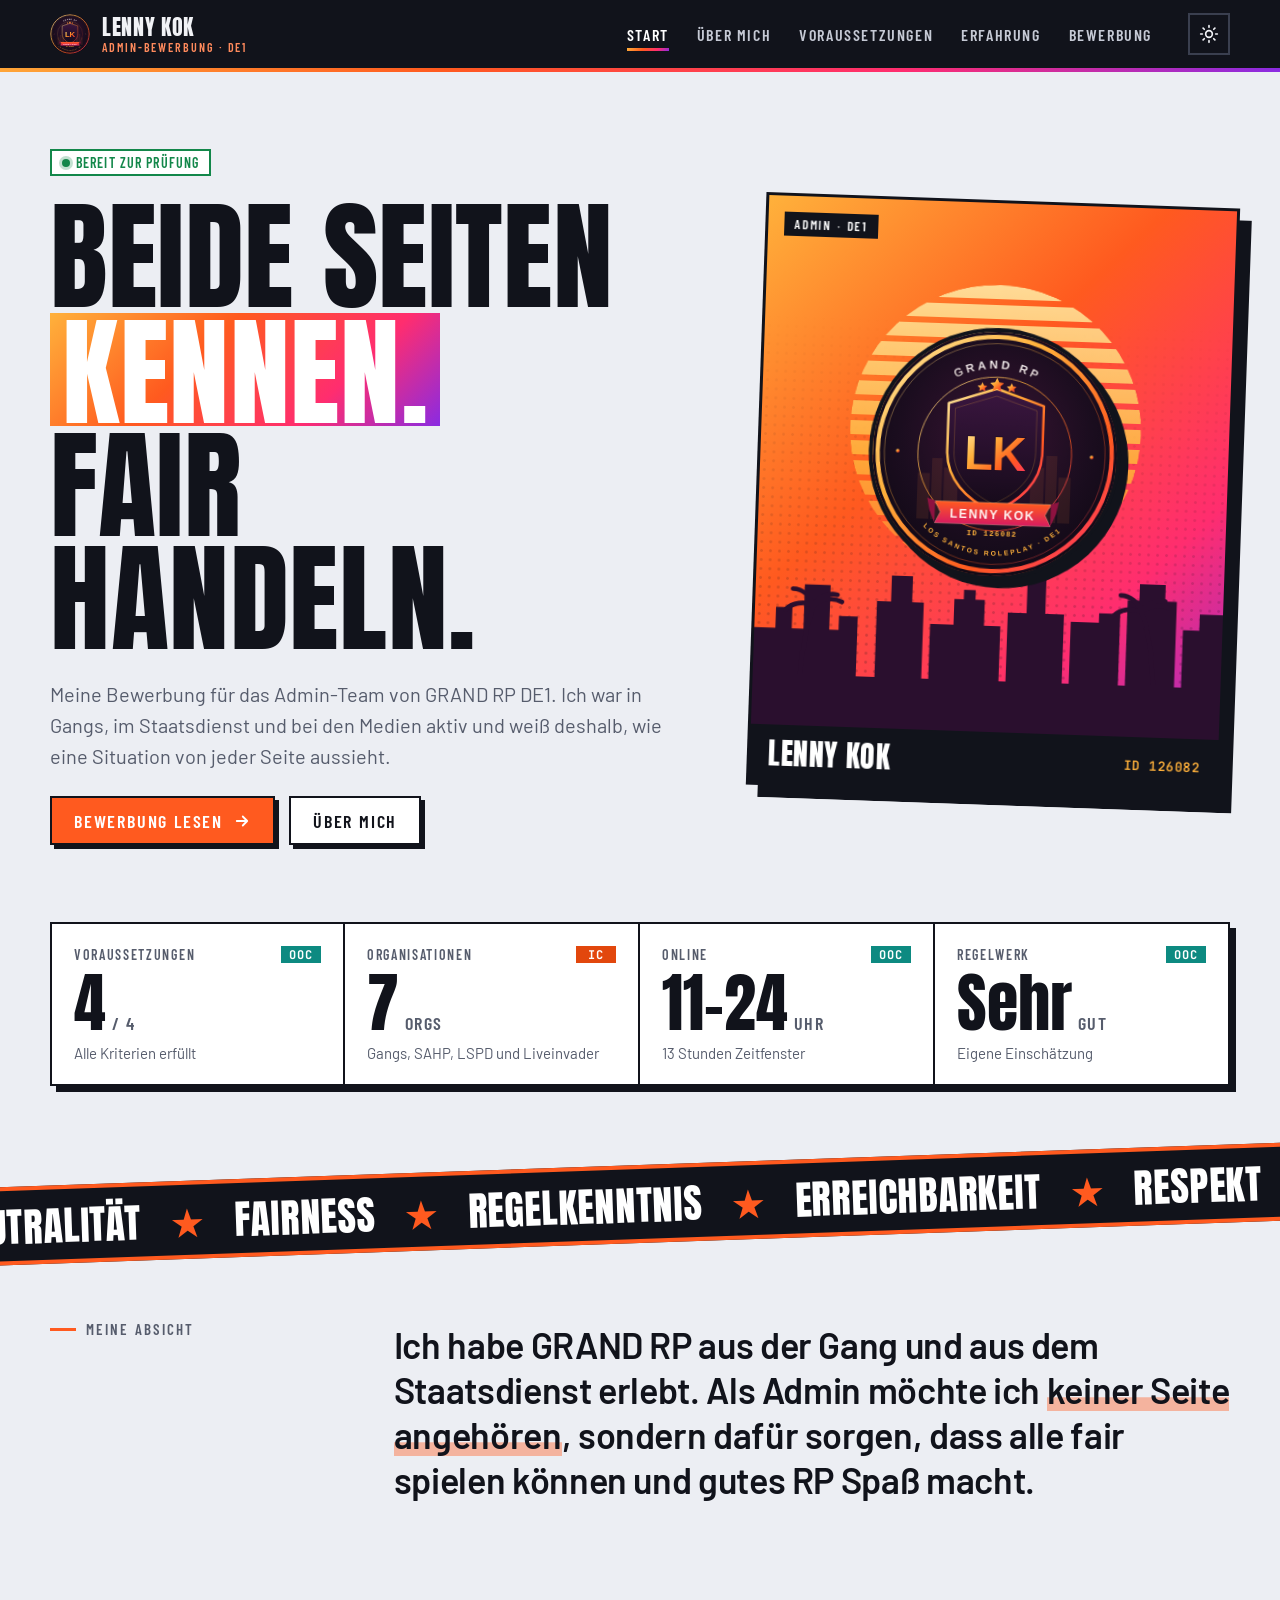
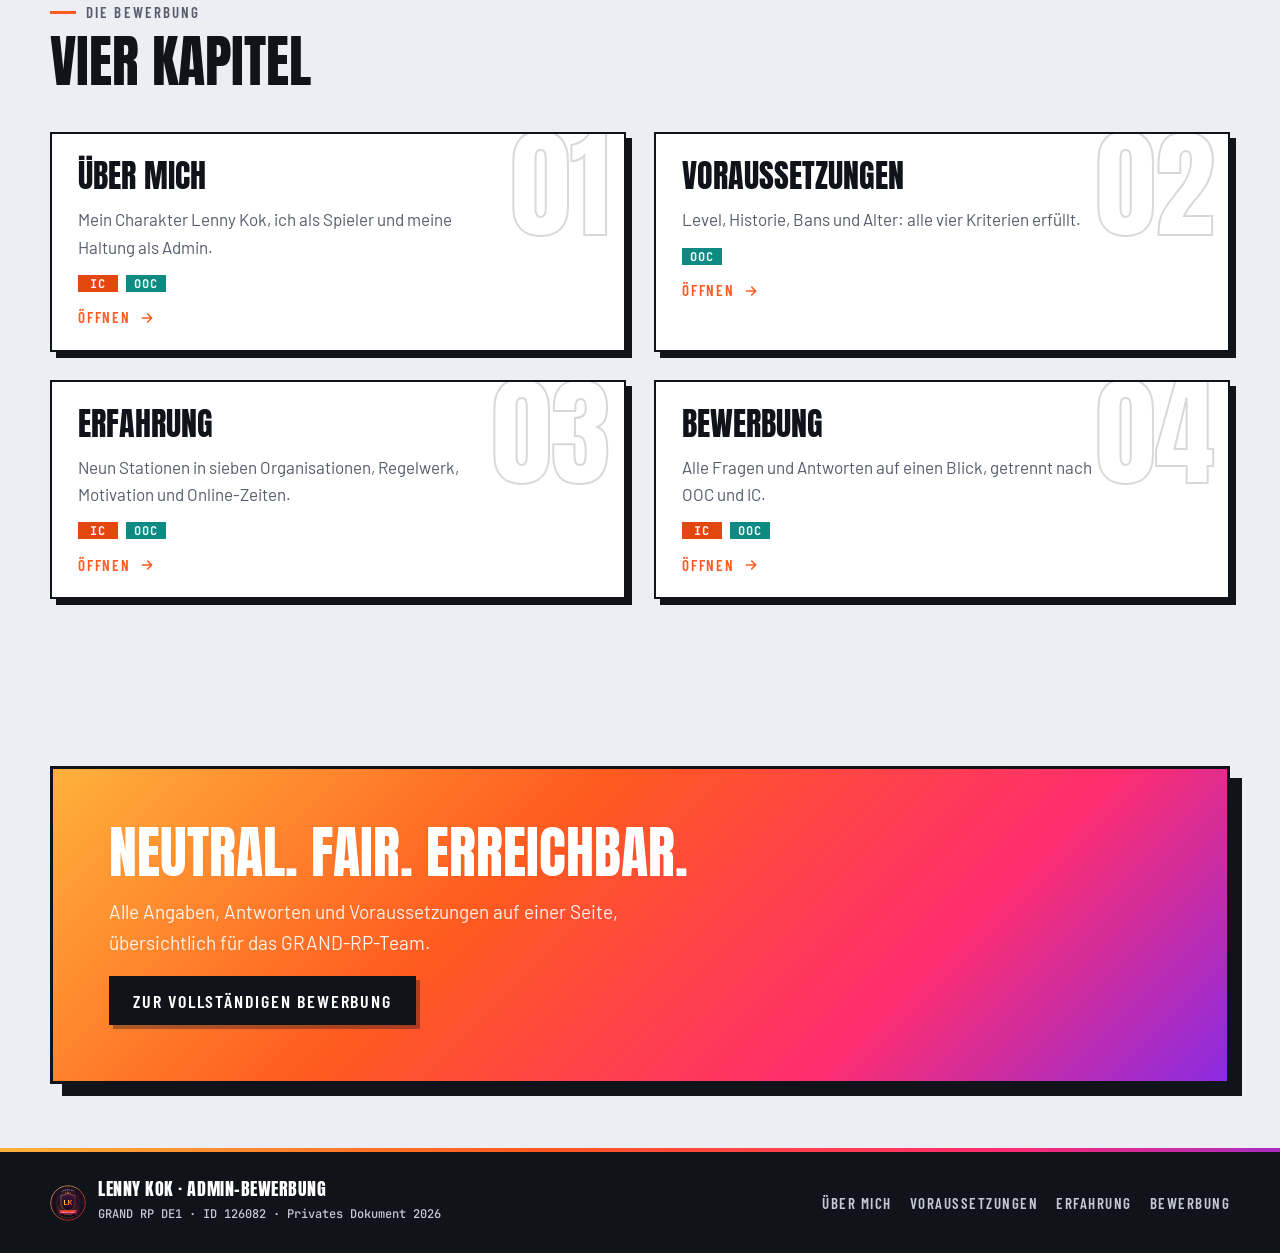
==== commit f408b4af: "Knöpfe „Als Text kopieren“ und „Drucken / PDF“ entfernt" ====
--- a/index.html
+++ b/index.html
@@ -150,7 +150,7 @@
         <a class="panel chapter" href="bewerbung.html">
           <span class="chapter-num" aria-hidden="true">04</span>
           <h3>Bewerbung</h3>
-          <p>Alle Fragen und Antworten, zum Kopieren als Text oder zum Drucken als PDF.</p>
+          <p>Alle Fragen und Antworten auf einen Blick, getrennt nach OOC und IC.</p>
           <div class="chapter-meta"><span class="lvl lvl-ic"><abbr title="In Character">IC</abbr></span><span class="lvl lvl-ooc"><abbr title="Out of Character">OOC</abbr></span></div>
           <span class="chapter-go">Öffnen <svg viewBox="0 0 24 24" fill="none" stroke="currentColor" stroke-width="2.4" stroke-linecap="round" stroke-linejoin="round" aria-hidden="true"><path d="M5 12h14M13 6l6 6-6 6"/></svg></span>
         </a>
--- a/assets/css/style.css
+++ b/assets/css/style.css
@@ -523,8 +523,6 @@
 .toc a:hover { background: var(--panel-2); }
 .toc a[aria-current] { border-left-color: var(--sun); background: var(--panel-2); font-weight: 600; }
 .toc a .lvl { min-width: 32px; font-size: 10px; padding: 2px 4px; }
-.toc-actions { display: grid; gap: 12px; }
-.toc-actions .btn { justify-content: center; }
 
 .block + .block { margin-top: 48px; }
 .block-head { display: flex; align-items: center; gap: 14px; margin-bottom: 20px; }
@@ -561,9 +559,6 @@
 .closing { padding: clamp(24px, 4vw, 40px); display: grid; gap: 18px; }
 .signature { font: 400 52px/1 var(--f-display); text-transform: uppercase; background: var(--sunset); -webkit-background-clip: text; background-clip: text; color: transparent; justify-self: start; }
 .closing small { font: 500 13px/1.4 var(--f-mono); color: var(--muted); }
-
-.copy-text { display: none; width: 100%; min-height: 220px; padding: 12px; font: 400 13px/1.5 var(--f-mono); background: var(--panel-2); color: var(--text); border: 2px solid var(--edge); }
-.copy-text.is-shown { display: block; }
 
 /* ---------- Kapitel-Navigation & Footer ---------- */
 .pager { display: grid; grid-template-columns: repeat(2, minmax(0, 1fr)); gap: 22px; padding-block: 24px clamp(56px, 7vw, 88px); }
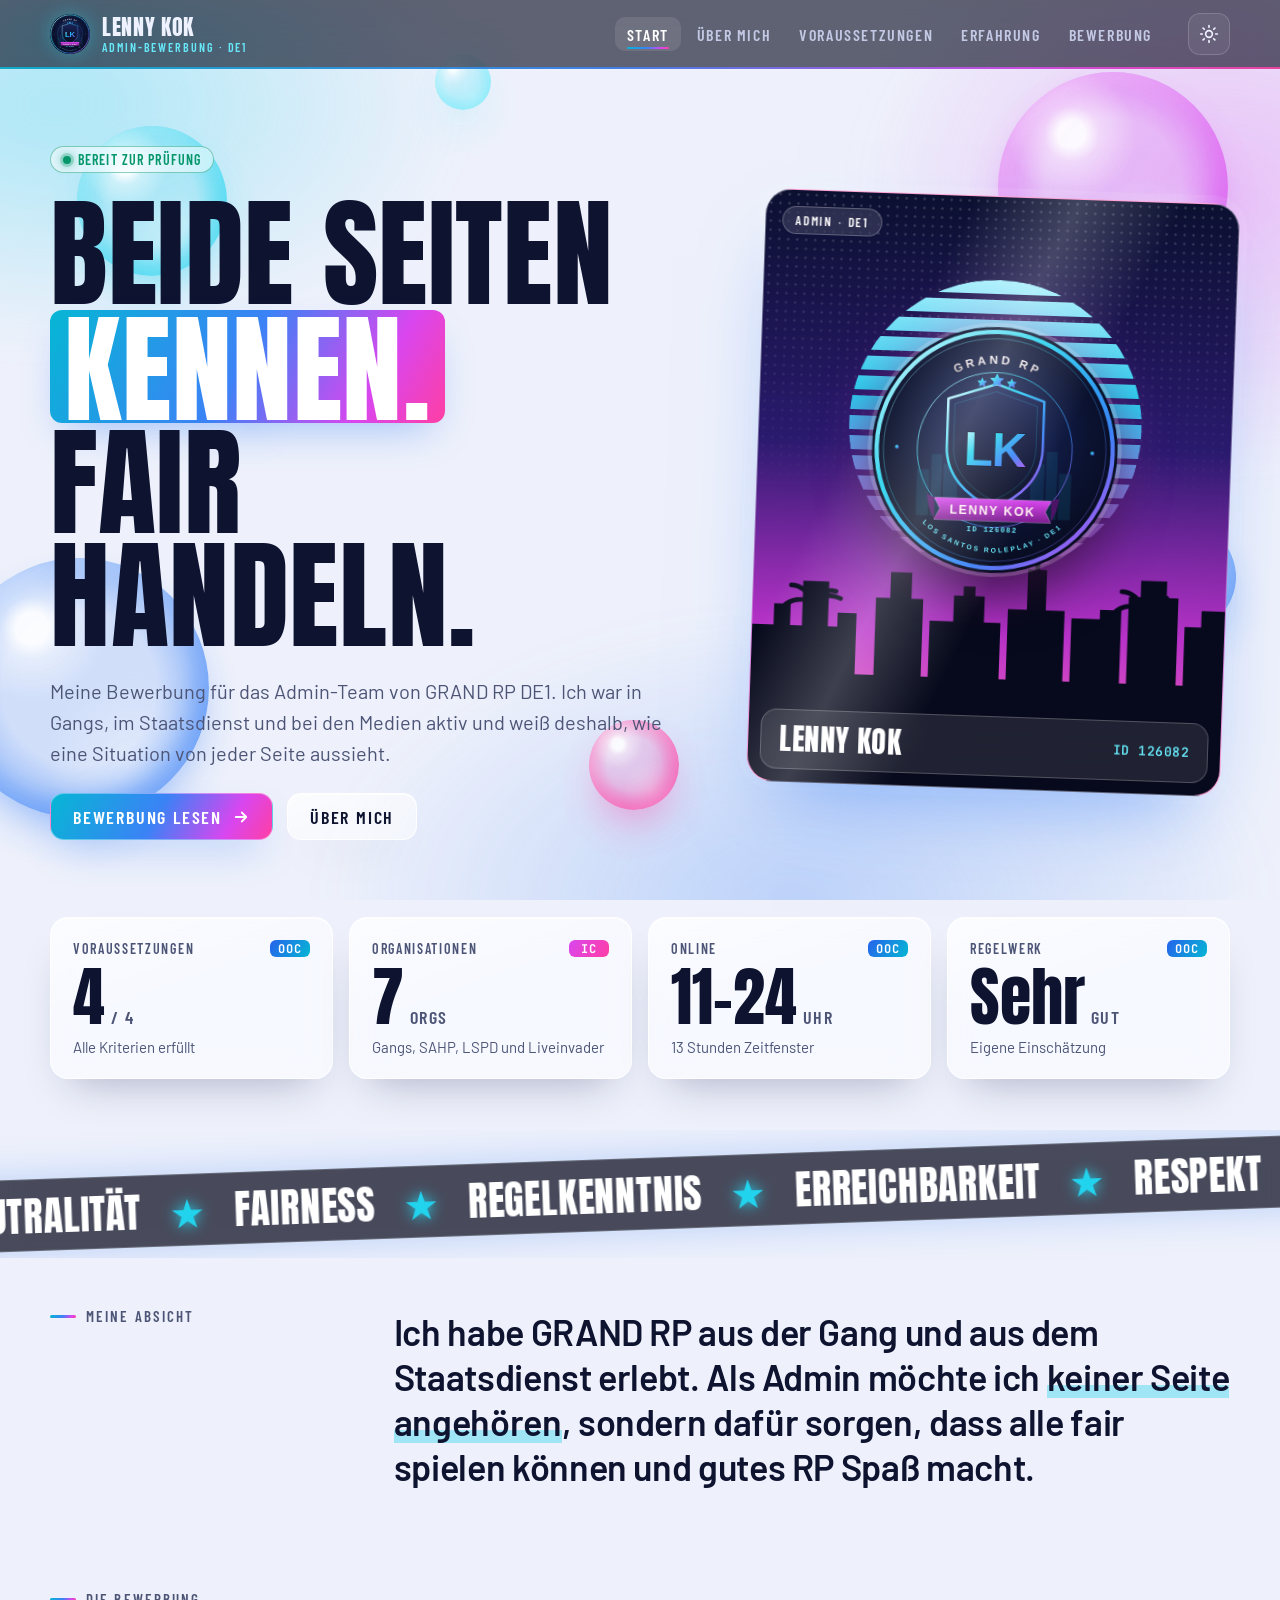
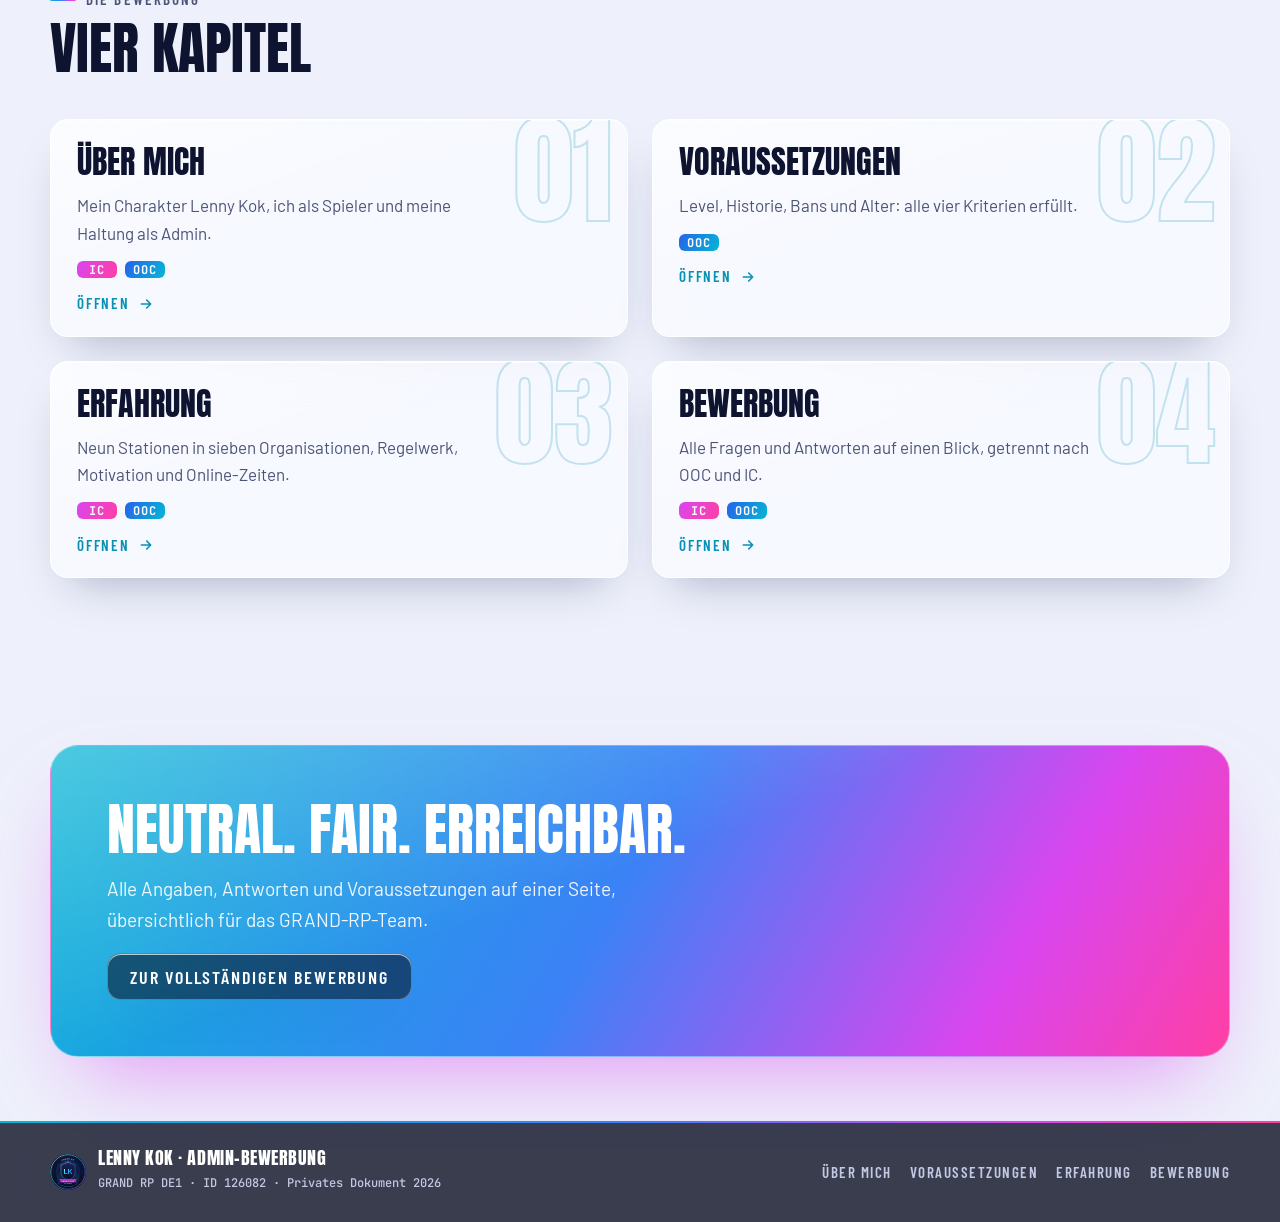
==== commit a7b21fa3: "Vice-Night-Farben, Glas-Effekt mit Glasperlen und Scroll-Effekt für die Erfahrungen" ====
--- a/index.html
+++ b/index.html
@@ -6,7 +6,7 @@
   <title>Admin-Bewerbung · Lenny Kok · GRAND RP</title>
   <meta name="description" content="Persönliche Bewerbung von Lenny Kok für das Admin-Team von GRAND RP DE1 – mit Erfahrung aus Gangs, Staatsdienst und Medien.">
   <meta name="robots" content="noindex">
-  <meta name="theme-color" content="#11131b">
+  <meta name="theme-color" content="#070b1e">
   <meta property="og:type" content="website">
   <meta property="og:site_name" content="GRAND RP · Admin-Bewerbung">
   <meta property="og:title" content="Admin-Bewerbung · Lenny Kok · GRAND RP">
@@ -24,6 +24,16 @@
 </head>
 <body>
   <a class="skip-link" href="#inhalt">Zum Inhalt springen</a>
+  <div class="beads" aria-hidden="true">
+    <i style="--x:6%;--y:14%;--s:150px;--c:#22d3ee;--t:19s;--dx:30px;--dy:-40px;--z:.18"></i>
+    <i style="--x:78%;--y:8%;--s:230px;--c:#d946ef;--t:24s;--dx:-40px;--dy:30px;--z:.08"></i>
+    <i style="--x:88%;--y:58%;--s:110px;--c:#3b82f6;--t:16s;--dx:-20px;--dy:-50px;--z:.3"></i>
+    <i style="--x:-4%;--y:62%;--s:260px;--c:#3b82f6;--t:26s;--dx:40px;--dy:-20px;--z:.06"></i>
+    <i style="--x:46%;--y:80%;--s:90px;--c:#ff3fa4;--t:14s;--dx:30px;--dy:-30px;--z:.4"></i>
+    <i style="--x:34%;--y:6%;--s:56px;--c:#67e8f9;--t:12s;--dx:-24px;--dy:36px;--z:.5"></i>
+    <i style="--x:62%;--y:36%;--s:38px;--c:#f0abfc;--t:11s;--dx:20px;--dy:-26px;--z:.6"></i>
+    <i style="--x:18%;--y:42%;--s:44px;--c:#93c5fd;--t:13s;--dx:-16px;--dy:-30px;--z:.55"></i>
+  </div>
 
   <header class="site-header">
     <div class="container header-inner">
@@ -82,23 +92,23 @@
     </section>
 
     <section class="container" aria-label="Auf einen Blick">
-      <div class="stats stats-wrap">
-        <div class="stat">
+      <div class="stats">
+        <div class="panel stat">
           <div class="stat-top"><span class="stat-label">Voraussetzungen</span><span class="lvl lvl-ooc"><abbr title="Out of Character">OOC</abbr></span></div>
           <span class="stat-num">4<small>/ 4</small></span>
           <p>Alle Kriterien erfüllt</p>
         </div>
-        <div class="stat">
+        <div class="panel stat">
           <div class="stat-top"><span class="stat-label">Organisationen</span><span class="lvl lvl-ic"><abbr title="In Character">IC</abbr></span></div>
           <span class="stat-num">7<small>Orgs</small></span>
           <p>Gangs, SAHP, LSPD und Liveinvader</p>
         </div>
-        <div class="stat">
+        <div class="panel stat">
           <div class="stat-top"><span class="stat-label">Online</span><span class="lvl lvl-ooc"><abbr title="Out of Character">OOC</abbr></span></div>
           <span class="stat-num">11–24<small>Uhr</small></span>
           <p>13 Stunden Zeitfenster</p>
         </div>
-        <div class="stat">
+        <div class="panel stat">
           <div class="stat-top"><span class="stat-label">Regelwerk</span><span class="lvl lvl-ooc"><abbr title="Out of Character">OOC</abbr></span></div>
           <span class="stat-num">Sehr<small>gut</small></span>
           <p>Eigene Einschätzung</p>
--- a/assets/css/style.css
+++ b/assets/css/style.css
@@ -1,26 +1,31 @@
 /* ==========================================================================
    Lenny Kok · Admin-Bewerbung · GRAND RP DE1
-   Konzept: Los-Santos-Poster – kräftige Plakatschrift, harte Kanten,
-   versetzte Schatten, Sonnenuntergang von Orange zu Pink.
+   Konzept: Vice Night – Milchglas-Flächen über schwebenden Glasperlen,
+   kräftige Plakatschrift, Verlauf von Cyan über Blau zu Magenta.
    ========================================================================== */
 
 :root {
-  --bg: #eceef3;
-  --panel: #ffffff;
-  --panel-2: #f5f6f9;
-  --ink: #11131b;
-  --text: #11131b;
-  --muted: #565c6c;
-  --edge: #11131b;
-  --hard: #11131b;
-  --sun: #ff5a1f;
-  --pink: #ff2d6f;
-  --violet: #6b2cff;
-  --ic: #e2470d;
-  --ooc: #0d8a81;
-  --ok: #13874a;
-  --on-accent: #ffffff;
-  --sunset: linear-gradient(135deg, #ffb13b 0%, #ff5a1f 38%, #ff2d6f 72%, #8a2be2 100%);
+  --bg: #eef1fb;
+  --glass: rgb(255 255 255 / .55);
+  --glass-strong: rgb(255 255 255 / .78);
+  --glass-edge: rgb(255 255 255 / .85);
+  --sheen: rgb(255 255 255 / .55);
+  --ink: #070b1e;
+  --text: #0e1330;
+  --muted: #4d5577;
+  --line: rgb(14 19 48 / .12);
+  --accent: #0891b2;
+  --accent-bright: #22d3ee;
+  --accent-2: #c0267a;
+  --ic: #c0267a;
+  --ooc: #2563eb;
+  --ok: #059669;
+  --grad: linear-gradient(120deg, #06b6d4 0%, #3b82f6 48%, #d946ef 80%, #ff3fa4 100%);
+  --grad-ooc: linear-gradient(120deg, #2563eb, #06b6d4);
+  --grad-ic: linear-gradient(120deg, #d946ef, #ff3fa4);
+  --shadow: inset 0 1px 0 rgb(255 255 255 / .7), 0 22px 44px -22px rgb(20 30 80 / .35);
+  --glow: 0 18px 40px -14px rgb(59 130 246 / .45);
+  --bead-alpha: .9;
 
   --f-display: "Anton", Impact, "Arial Narrow", sans-serif;
   --f-label: "Barlow Condensed", "Arial Narrow", sans-serif;
@@ -31,25 +36,28 @@
   --gutter: max(16px, env(safe-area-inset-left, 0px));
   --gutter-r: max(16px, env(safe-area-inset-right, 0px));
   --header-h: 68px;
-  --shadow: 6px 6px 0 var(--hard);
-  --shadow-sm: 4px 4px 0 var(--hard);
+  --r: 18px;
+  --r-sm: 10px;
   color-scheme: light;
 }
 
 :root[data-theme="dark"] {
-  --bg: #0e1017;
-  --panel: #171a24;
-  --panel-2: #1d2130;
-  --ink: #0a0b10;
-  --text: #f1f2f6;
-  --muted: #a3a9b8;
-  --edge: #f1f2f6;
-  --hard: #ff5a1f;
-  --sun: #ff6a33;
-  --pink: #ff4a84;
-  --ic: #ff7a45;
-  --ooc: #2fc2b6;
-  --ok: #4fd38a;
+  --bg: #060914;
+  --glass: rgb(255 255 255 / .055);
+  --glass-strong: rgb(255 255 255 / .1);
+  --glass-edge: rgb(255 255 255 / .14);
+  --sheen: rgb(255 255 255 / .09);
+  --text: #eef2ff;
+  --muted: #a3abc9;
+  --line: rgb(255 255 255 / .12);
+  --accent: #22d3ee;
+  --accent-2: #ff4fb0;
+  --ic: #ff5fb5;
+  --ooc: #7aa7ff;
+  --ok: #34d399;
+  --shadow: inset 0 1px 0 rgb(255 255 255 / .12), 0 26px 50px -22px rgb(0 0 0 / .7);
+  --glow: 0 18px 44px -12px rgb(34 211 238 / .35);
+  --bead-alpha: .75;
   color-scheme: dark;
 }
 
@@ -66,6 +74,7 @@
   font: 400 17px/1.6 var(--f-body);
   -webkit-font-smoothing: antialiased;
   overflow-x: clip;
+  isolation: isolate;
 }
 img, svg { display: block; max-width: 100%; }
 img { height: auto; }
@@ -74,9 +83,9 @@
 ul, ol { padding: 0; list-style: none; }
 h1, h2, h3 { text-wrap: balance; }
 p, li, dd { text-wrap: pretty; }
-main { flex: 1; }
-::selection { background: var(--sun); color: #fff; }
-:focus-visible { outline: 3px solid var(--sun); outline-offset: 3px; }
+main { flex: 1; position: relative; z-index: 1; }
+::selection { background: #3b82f6; color: #fff; }
+:focus-visible { outline: 3px solid var(--accent-bright); outline-offset: 3px; border-radius: 6px; }
 
 .container {
   width: 100%;
@@ -91,16 +100,55 @@
 
 .skip-link {
   position: absolute; left: 16px; top: -60px; z-index: 100;
-  padding: 10px 16px; background: var(--sun); color: #fff; font-weight: 700; text-decoration: none;
+  padding: 10px 16px; border-radius: var(--r-sm); background: #3b82f6; color: #fff; font-weight: 700; text-decoration: none;
 }
 .skip-link:focus { top: 12px; }
+
+/* ---------- Glasperlen im Hintergrund ---------- */
+.beads { position: fixed; inset: 0; z-index: 0; overflow: hidden; pointer-events: none; }
+.beads::before {
+  /* farbiges Licht, das durch das Milchglas schimmert */
+  content: ""; position: absolute; inset: -10%;
+  background:
+    radial-gradient(38% 32% at 12% 18%, rgb(34 211 238 / .32), transparent 70%),
+    radial-gradient(34% 38% at 88% 26%, rgb(217 70 239 / .28), transparent 70%),
+    radial-gradient(44% 38% at 60% 92%, rgb(59 130 246 / .28), transparent 70%);
+  filter: blur(20px);
+}
+.beads i {
+  position: absolute; left: var(--x); top: var(--y);
+  width: var(--s); aspect-ratio: 1; border-radius: 50%;
+  opacity: var(--bead-alpha);
+  background:
+    radial-gradient(circle at 32% 27%, rgb(255 255 255 / .95) 0 6%, rgb(255 255 255 / .45) 12%, transparent 28%),
+    radial-gradient(circle at 70% 78%, rgb(255 255 255 / .35), transparent 32%),
+    radial-gradient(circle at 50% 50%, color-mix(in srgb, var(--c) 18%, transparent) 0 42%, color-mix(in srgb, var(--c) 65%, transparent) 78%, var(--c) 100%);
+  box-shadow:
+    inset -10px -14px 26px color-mix(in srgb, var(--c) 55%, transparent),
+    inset 6px 8px 18px rgb(255 255 255 / .35),
+    0 22px 44px -14px color-mix(in srgb, var(--c) 60%, transparent);
+  transform: translateY(calc(var(--sy, 0) * var(--z, .1) * -1px));
+  animation: drift var(--t, 18s) ease-in-out var(--dl, 0s) infinite alternate;
+}
+@keyframes drift { to { translate: var(--dx, 0) var(--dy, -30px); } }
+
+/* ---------- Glas-Fläche ---------- */
+.panel {
+  position: relative;
+  background: linear-gradient(160deg, var(--sheen), transparent 42%), var(--glass);
+  -webkit-backdrop-filter: blur(18px) saturate(160%);
+  backdrop-filter: blur(18px) saturate(160%);
+  border: 1px solid var(--glass-edge);
+  border-radius: var(--r);
+  box-shadow: var(--shadow);
+}
 
 /* ---------- Typografie ---------- */
 .kicker {
   display: inline-flex; align-items: center; gap: 10px;
   font: 600 15px/1 var(--f-label); letter-spacing: .14em; text-transform: uppercase; color: var(--muted);
 }
-.kicker::before { content: ""; width: 26px; height: 3px; background: var(--sun); }
+.kicker::before { content: ""; width: 26px; height: 3px; border-radius: 3px; background: var(--grad); }
 .poster-title {
   font: 400 clamp(56px, 9.4vw, 132px)/.94 var(--f-display);
   text-transform: uppercase; letter-spacing: .005em;
@@ -117,89 +165,86 @@
 .hl {
   display: inline-block;
   line-height: .9;
-  padding: .04em .1em 0;
+  padding: .04em .12em 0;
+  border-radius: .1em;
   color: #fff;
-  background: var(--sunset);
+  background: var(--grad);
+  box-shadow: var(--glow);
 }
 .lead { font-size: clamp(18px, 1.6vw, 20px); line-height: 1.55; color: var(--muted); max-width: 58ch; }
 .muted { color: var(--muted); }
-.mono { font-family: var(--f-mono); }
 
 /* ---------- Marken / Tags ---------- */
 .lvl {
   display: inline-grid; place-items: center;
-  min-width: 40px; padding: 3px 7px 2px;
+  min-width: 40px; padding: 3px 7px 2px; border-radius: 6px;
   font: 700 12px/1 var(--f-mono); letter-spacing: .06em;
   color: #fff; text-decoration: none;
 }
 .lvl abbr { text-decoration: none; }
-.lvl-ic { background: var(--ic); }
-.lvl-ooc { background: var(--ooc); }
-:root[data-theme="dark"] .lvl { color: #0e1017; }
+.lvl-ic { background: var(--grad-ic); }
+.lvl-ooc { background: var(--grad-ooc); }
 
 .chip {
-  display: inline-flex; align-items: center; gap: 6px;
-  padding: 5px 10px 4px; border: 2px solid var(--edge);
+  display: inline-flex; align-items: center; gap: 7px;
+  padding: 6px 12px 5px; border-radius: 999px;
+  border: 1px solid var(--glass-edge); background: var(--glass);
+  -webkit-backdrop-filter: blur(10px); backdrop-filter: blur(10px);
   font: 600 14px/1 var(--f-label); letter-spacing: .08em; text-transform: uppercase;
-  background: var(--panel);
-}
-.chip-ok { border-color: var(--ok); color: var(--ok); }
-.dot { width: 8px; height: 8px; border-radius: 50%; background: var(--ok); box-shadow: 0 0 0 3px color-mix(in srgb, var(--ok) 25%, transparent); }
+}
+.chip-ok { color: var(--ok); border-color: color-mix(in srgb, var(--ok) 45%, transparent); }
+.dot { width: 8px; height: 8px; border-radius: 50%; background: var(--ok); box-shadow: 0 0 0 3px color-mix(in srgb, var(--ok) 25%, transparent), 0 0 12px var(--ok); }
 
 /* ---------- Buttons ---------- */
 .btn {
   display: inline-flex; align-items: center; gap: 10px;
-  padding: 14px 22px 13px;
+  padding: 14px 22px 13px; border-radius: 14px;
   font: 600 18px/1 var(--f-label); letter-spacing: .1em; text-transform: uppercase; text-decoration: none;
-  border: 2px solid var(--edge); background: var(--panel); color: var(--text);
-  box-shadow: var(--shadow-sm);
-  transition: transform .15s, box-shadow .15s;
+  border: 1px solid var(--glass-edge);
+  background: linear-gradient(160deg, var(--sheen), transparent 50%), var(--glass);
+  -webkit-backdrop-filter: blur(12px); backdrop-filter: blur(12px);
+  color: var(--text);
+  box-shadow: var(--shadow);
+  transition: translate .2s, box-shadow .2s;
 }
 .btn svg { width: 18px; height: 18px; }
-.btn:hover { transform: translate(-2px, -2px); box-shadow: 6px 6px 0 var(--hard); }
-.btn:active { transform: translate(3px, 3px); box-shadow: 1px 1px 0 var(--hard); }
-.btn-primary { background: var(--sun); color: #fff; border-color: var(--edge); }
-:root[data-theme="dark"] .btn-primary { color: #0e1017; }
-.btn-sm { padding: 10px 14px 9px; font-size: 15px; }
-
-/* ---------- Panel ---------- */
-.panel {
-  background: var(--panel);
-  border: 2px solid var(--edge);
-  box-shadow: var(--shadow);
-}
+.btn:hover { translate: 0 -2px; box-shadow: var(--shadow), var(--glow); }
+.btn:active { translate: 0 1px; }
+.btn-primary { background: var(--grad); color: #fff; border-color: rgb(255 255 255 / .35); box-shadow: var(--glow); }
 
 /* ---------- Header ---------- */
 .site-header {
   position: sticky; top: 0; z-index: 50;
-  background: var(--ink); color: #f1f2f6;
+  background: rgb(7 11 30 / .62);
+  -webkit-backdrop-filter: blur(18px) saturate(170%); backdrop-filter: blur(18px) saturate(170%);
+  color: #eef2ff;
   padding-top: env(safe-area-inset-top, 0px);
-  border-bottom: 4px solid transparent;
-  border-image: var(--sunset) 1;
-}
+  border-bottom: 1px solid rgb(255 255 255 / .1);
+}
+.site-header::after { content: ""; position: absolute; left: 0; right: 0; bottom: -1px; height: 2px; background: var(--grad); opacity: .85; }
 .header-inner { display: flex; align-items: center; gap: 24px; height: var(--header-h); }
 .brand { display: flex; align-items: center; gap: 12px; text-decoration: none; margin-right: auto; }
-.brand img { width: 40px; height: 40px; border-radius: 50%; }
+.brand img { width: 40px; height: 40px; border-radius: 50%; box-shadow: 0 0 18px rgb(34 211 238 / .35); }
 .brand strong { display: block; font: 400 22px/1 var(--f-display); letter-spacing: .03em; text-transform: uppercase; }
-.brand small { display: block; margin-top: 3px; font: 600 12px/1 var(--f-label); letter-spacing: .16em; text-transform: uppercase; color: #ff8a5c; }
+.brand small { display: block; margin-top: 3px; font: 600 12px/1 var(--f-label); letter-spacing: .16em; text-transform: uppercase; color: #67e8f9; }
 
 .site-nav ul { display: flex; gap: 4px; }
 .site-nav a {
-  position: relative; display: block; padding: 10px 12px 8px;
+  position: relative; display: block; padding: 10px 12px 8px; border-radius: 10px;
   font: 600 16px/1 var(--f-label); letter-spacing: .1em; text-transform: uppercase; text-decoration: none;
-  color: #c5c9d4;
-}
-.site-nav a:hover { color: #fff; }
-.site-nav a[aria-current="page"] { color: #fff; }
+  color: #c3c9e4;
+}
+.site-nav a:hover { color: #fff; background: rgb(255 255 255 / .06); }
+.site-nav a[aria-current="page"] { color: #fff; background: rgb(255 255 255 / .1); }
 .site-nav a[aria-current="page"]::after {
-  content: ""; position: absolute; left: 12px; right: 12px; bottom: 0; height: 3px; background: var(--sunset);
+  content: ""; position: absolute; left: 12px; right: 12px; bottom: 2px; height: 2px; border-radius: 2px; background: var(--grad);
 }
 .header-actions { display: flex; gap: 8px; }
 .icon-btn {
-  display: grid; place-items: center; width: 42px; height: 42px;
-  border: 2px solid #3a3f4f; background: transparent; color: #f1f2f6;
-}
-.icon-btn:hover { border-color: var(--sun); color: var(--sun); }
+  display: grid; place-items: center; width: 42px; height: 42px; border-radius: 12px;
+  border: 1px solid rgb(255 255 255 / .16); background: rgb(255 255 255 / .06); color: #eef2ff;
+}
+.icon-btn:hover { border-color: #22d3ee; color: #22d3ee; }
 .icon-btn svg { width: 20px; height: 20px; }
 .i-moon, .i-close { display: none; }
 :root[data-theme="dark"] .i-sun { display: none; }
@@ -210,14 +255,16 @@
   .menu-toggle { display: grid; }
   .site-nav {
     position: absolute; left: 0; right: 0; top: 100%;
-    background: var(--ink); border-bottom: 4px solid var(--sun);
+    background: rgb(7 11 30 / .9);
+    -webkit-backdrop-filter: blur(18px); backdrop-filter: blur(18px);
+    border-bottom: 1px solid rgb(255 255 255 / .1);
     padding: 8px var(--gutter-r) 16px var(--gutter);
     display: none;
   }
   .site-nav.is-open { display: block; }
-  .site-nav ul { flex-direction: column; gap: 0; }
-  .site-nav a { padding: 14px 4px; font-size: 22px; border-bottom: 1px solid #262a37; }
-  .site-nav a[aria-current="page"]::after { left: auto; right: 4px; top: 50%; bottom: auto; width: 12px; height: 12px; translate: 0 -50%; }
+  .site-nav ul { flex-direction: column; gap: 2px; }
+  .site-nav a { padding: 14px 10px; font-size: 22px; }
+  .site-nav a[aria-current="page"]::after { left: auto; right: 12px; top: 50%; bottom: auto; width: 10px; height: 10px; border-radius: 50%; translate: 0 -50%; }
   .menu-open .i-menu { display: none; }
   .menu-open .i-close { display: block; }
 }
@@ -238,67 +285,76 @@
 
 .poster {
   position: relative; aspect-ratio: 4 / 5; max-width: 100%;
-  border: 3px solid var(--edge); box-shadow: 12px 12px 0 var(--hard);
-  background: var(--sunset); overflow: hidden;
+  border: 1px solid rgb(255 255 255 / .35); border-radius: 26px;
+  box-shadow: 0 40px 80px -30px rgb(59 130 246 / .55), 0 0 0 8px rgb(255 255 255 / .08);
+  background: linear-gradient(#0b1030 0%, #2a1a6e 42%, #b832c9 74%, #ff6fb8 100%);
+  overflow: hidden;
   rotate: 2deg;
-  transition: rotate .4s cubic-bezier(.2,.8,.2,1);
+  transition: rotate .5s cubic-bezier(.2,.8,.2,1);
 }
 .poster:hover { rotate: 0deg; }
 .poster::before {
-  /* Rasterpunkte */
   content: ""; position: absolute; inset: 0;
-  background-image: radial-gradient(rgb(17 19 27 / .22) 1.2px, transparent 1.6px);
+  background-image: radial-gradient(rgb(255 255 255 / .16) 1.1px, transparent 1.5px);
   background-size: 9px 9px;
-  mask-image: linear-gradient(to bottom, transparent 20%, #000 85%);
+  mask-image: linear-gradient(to bottom, #000, transparent 55%);
+}
+.poster::after {
+  /* Glasreflexion */
+  content: ""; position: absolute; inset: 0; pointer-events: none;
+  background: linear-gradient(115deg, transparent 28%, rgb(255 255 255 / .22) 42%, transparent 56%);
 }
 .poster-sun {
   position: absolute; left: 50%; top: 14%; translate: -50% 0;
   width: 62%; aspect-ratio: 1; border-radius: 50%;
-  background: linear-gradient(#ffe7a3, #ffb13b 60%, #ff7a2f);
+  background: linear-gradient(#a5f3fc, #22d3ee 40%, #d946ef 100%);
   mask-image: repeating-linear-gradient(to bottom, #000 0 14px, transparent 14px 20px);
-  opacity: .9;
-}
-.poster-skyline { position: absolute; left: 0; right: 0; bottom: 18%; width: 100%; height: auto; fill: #2a0f2e; }
-.poster-ground { position: absolute; left: 0; right: 0; bottom: 0; height: 18.5%; background: #2a0f2e; }
+  box-shadow: 0 0 80px rgb(34 211 238 / .5);
+}
+.poster-skyline { position: absolute; left: 0; right: 0; bottom: 18%; width: 100%; height: auto; fill: #070a1c; }
+.poster-skyline path[fill="none"] { stroke: #070a1c; }
+.poster-ground { position: absolute; left: 0; right: 0; bottom: 0; height: 18.5%; background: #070a1c; }
 .poster-emblem {
   position: absolute; left: 50%; top: 22%; translate: -50% 0;
   width: 52%; border-radius: 50%;
-  box-shadow: 0 0 0 4px #11131b, 8px 8px 0 4px #11131b;
+  box-shadow: 0 0 0 4px rgb(255 255 255 / .18), 0 24px 50px rgb(0 0 0 / .55), 0 0 60px rgb(217 70 239 / .45);
 }
 .poster-strip {
-  position: absolute; left: 0; right: 0; bottom: 0;
+  position: absolute; left: 12px; right: 12px; bottom: 12px; z-index: 1;
   display: flex; justify-content: space-between; align-items: center; gap: 12px;
-  padding: 14px 18px; background: #11131b; color: #fff;
+  padding: 14px 18px; border-radius: 16px;
+  background: rgb(255 255 255 / .1); border: 1px solid rgb(255 255 255 / .22);
+  -webkit-backdrop-filter: blur(14px); backdrop-filter: blur(14px);
+  color: #fff;
   font: 400 clamp(22px, 2.6vw, 30px)/1 var(--f-display); text-transform: uppercase; letter-spacing: .02em;
 }
-.poster-strip span { font: 600 13px/1 var(--f-mono); color: #ffb13b; letter-spacing: .04em; }
+.poster-strip span { font: 600 13px/1 var(--f-mono); color: #67e8f9; letter-spacing: .04em; }
 .poster-tag {
-  position: absolute; top: 16px; left: 16px;
-  padding: 6px 10px 5px; background: #11131b; color: #fff;
+  position: absolute; top: 16px; left: 16px; z-index: 1;
+  padding: 7px 12px 6px; border-radius: 999px;
+  background: rgb(255 255 255 / .12); border: 1px solid rgb(255 255 255 / .25);
+  -webkit-backdrop-filter: blur(10px); backdrop-filter: blur(10px); color: #fff;
   font: 600 13px/1 var(--f-label); letter-spacing: .14em; text-transform: uppercase;
 }
 
 /* Kennzahlen */
-.stats { display: grid; grid-template-columns: repeat(4, minmax(0, 1fr)); }
-.stat {
-  display: grid; gap: 8px; align-content: start;
-  padding: 22px 22px 20px; border: 2px solid var(--edge); background: var(--panel);
-  margin-left: -2px;
-}
-.stat:first-child { margin-left: 0; }
+.stats { display: grid; grid-template-columns: repeat(4, minmax(0, 1fr)); gap: 16px; }
+.stat { display: grid; gap: 8px; align-content: start; padding: 22px 22px 20px; }
 .stat-top { display: flex; flex-wrap: wrap-reverse; justify-content: space-between; align-items: center; gap: 6px 8px; }
 .stat-label { font: 600 14px/1.1 var(--f-label); letter-spacing: .12em; text-transform: uppercase; color: var(--muted); }
 .stat-num { font: 400 clamp(44px, 5vw, 64px)/1 var(--f-display); font-variant-numeric: tabular-nums; }
 .stat-num small { font: 600 18px/1 var(--f-label); letter-spacing: .08em; text-transform: uppercase; color: var(--muted); margin-left: 6px; }
 .stat p { font-size: 15px; color: var(--muted); line-height: 1.4; }
-.stats-wrap { box-shadow: var(--shadow); }
 
 /* Diagonales Band */
 .band-wrap { overflow: hidden; padding-block: 28px; margin-block: clamp(20px, 4vw, 56px); }
 .band {
-  background: var(--ink); color: #fff;
+  background: rgb(7 11 30 / .72);
+  -webkit-backdrop-filter: blur(14px); backdrop-filter: blur(14px);
+  color: #fff;
   rotate: -2deg; width: 108%; margin-left: -4%;
-  border-block: 4px solid var(--sun);
+  border-block: 1px solid rgb(255 255 255 / .18);
+  box-shadow: 0 0 40px rgb(59 130 246 / .3);
   overflow: hidden;
 }
 .band-track {
@@ -306,47 +362,48 @@
   font: 400 clamp(26px, 3.4vw, 40px)/1 var(--f-display); text-transform: uppercase; letter-spacing: .02em;
   animation: band 40s linear infinite;
 }
-.band-track i { color: var(--sun); font-style: normal; }
+.band-track i { color: #22d3ee; font-style: normal; text-shadow: 0 0 14px #22d3ee; }
 @keyframes band { to { translate: -50% 0; } }
 
 /* Absicht */
 .statement { display: grid; grid-template-columns: minmax(0, .35fr) minmax(0, 1fr); gap: clamp(24px, 4vw, 56px); align-items: start; }
-.statement p.big {
-  font: 600 clamp(24px, 3vw, 36px)/1.25 var(--f-body); letter-spacing: -.01em;
-}
-.statement p.big mark { background: none; color: inherit; box-shadow: inset 0 -.38em 0 color-mix(in srgb, var(--sun) 40%, transparent); }
+.statement p.big { font: 600 clamp(24px, 3vw, 36px)/1.25 var(--f-body); letter-spacing: -.01em; }
+.statement p.big mark { background: none; color: inherit; box-shadow: inset 0 -.36em 0 color-mix(in srgb, #22d3ee 38%, transparent); }
 
 /* Kapitelkarten */
-.chapters { display: grid; grid-template-columns: repeat(2, minmax(0, 1fr)); gap: 28px; }
+.chapters { display: grid; grid-template-columns: repeat(2, minmax(0, 1fr)); gap: 24px; }
 .chapter {
-  position: relative; display: grid; gap: 14px; align-content: start;
+  display: grid; gap: 14px; align-content: start;
   padding: 26px 26px 24px; text-decoration: none; overflow: hidden;
-  transition: transform .15s, box-shadow .15s;
-}
-.chapter:hover { transform: translate(-3px, -3px); box-shadow: 9px 9px 0 var(--hard); }
+  transition: translate .25s, box-shadow .25s;
+}
+.chapter:hover { translate: 0 -4px; box-shadow: var(--shadow), var(--glow); }
 .chapter-num {
   position: absolute; right: 14px; top: -10px;
-  font: 400 120px/1 var(--f-display); color: transparent; -webkit-text-stroke: 2px var(--edge); opacity: .16;
+  font: 400 120px/1 var(--f-display); color: transparent; -webkit-text-stroke: 2px var(--accent); opacity: .22;
 }
 .chapter h3 { font: 400 32px/1 var(--f-display); text-transform: uppercase; }
 .chapter p { color: var(--muted); max-width: 42ch; }
 .chapter-meta { display: flex; flex-wrap: wrap; gap: 8px; }
 .chapter-go {
   display: inline-flex; align-items: center; gap: 8px; margin-top: 4px;
-  font: 600 15px/1 var(--f-label); letter-spacing: .12em; text-transform: uppercase; color: var(--sun);
-}
-.chapter-go svg { width: 16px; height: 16px; transition: translate .15s; }
+  font: 600 15px/1 var(--f-label); letter-spacing: .12em; text-transform: uppercase; color: var(--accent);
+}
+.chapter-go svg { width: 16px; height: 16px; transition: translate .2s; }
 .chapter:hover .chapter-go svg { translate: 4px 0; }
 
 /* CTA */
 .cta {
   position: relative; display: grid; gap: 18px; justify-items: start;
-  padding: clamp(28px, 5vw, 56px); background: var(--sunset); color: #fff; overflow: hidden;
-  border: 3px solid var(--edge); box-shadow: 12px 12px 0 var(--hard);
+  padding: clamp(28px, 5vw, 56px); border-radius: 28px;
+  background: linear-gradient(160deg, rgb(255 255 255 / .28), transparent 45%), var(--grad);
+  color: #fff; overflow: hidden;
+  border: 1px solid rgb(255 255 255 / .35);
+  box-shadow: 0 40px 80px -30px rgb(217 70 239 / .55);
 }
 .cta .h2 { color: #fff; }
-.cta p { max-width: 54ch; font-size: 19px; color: rgb(255 255 255 / .9); }
-.cta .btn { background: #11131b; color: #fff; border-color: #11131b; box-shadow: 4px 4px 0 rgb(17 19 27 / .35); }
+.cta p { max-width: 54ch; font-size: 19px; color: rgb(255 255 255 / .92); }
+.cta .btn { background: rgb(7 11 30 / .55); color: #fff; border-color: rgb(255 255 255 / .3); }
 
 /* ---------- Unterseiten: Kopf ---------- */
 .page-hero {
@@ -356,11 +413,11 @@
 .page-hero .ghost {
   position: absolute; right: 0; top: 50%; translate: 0 -50%; z-index: -1;
   font: 400 clamp(160px, 24vw, 320px)/1 var(--f-display);
-  color: transparent; -webkit-text-stroke: 2px var(--edge); opacity: .1; pointer-events: none;
+  color: transparent; -webkit-text-stroke: 2px var(--accent); opacity: .16; pointer-events: none;
 }
 .crumbs { display: flex; gap: 8px; font: 500 14px/1 var(--f-mono); color: var(--muted); }
 .crumbs a { text-decoration: none; }
-.crumbs a:hover { color: var(--sun); }
+.crumbs a:hover { color: var(--accent); }
 
 /* Zonen-Überschrift (IC/OOC) */
 .zone-title { display: flex; align-items: center; gap: 14px; margin-bottom: 22px; flex-wrap: wrap; }
@@ -368,106 +425,106 @@
 .zone-title p { flex-basis: 100%; color: var(--muted); max-width: 64ch; }
 
 /* ---------- Über mich: Ausweise ---------- */
-.ids { display: grid; grid-template-columns: repeat(2, minmax(0, 1fr)); gap: 32px; align-items: start; }
+.ids { display: grid; grid-template-columns: repeat(2, minmax(0, 1fr)); gap: 28px; align-items: start; }
 .idcard { overflow: hidden; }
 .idcard-head {
   display: flex; justify-content: space-between; align-items: center; gap: 12px;
   padding: 12px 18px 10px; color: #fff;
   font: 600 14px/1.1 var(--f-label); letter-spacing: .16em; text-transform: uppercase;
 }
-.idcard-ic .idcard-head { background: var(--sunset); }
-.idcard-ooc .idcard-head { background: var(--ooc); }
-:root[data-theme="dark"] .idcard-ooc .idcard-head { color: #0e1017; }
+.idcard-ic .idcard-head { background: var(--grad); }
+.idcard-ooc .idcard-head { background: var(--grad-ooc); }
 .idcard-head b { font: 400 20px/1 var(--f-display); letter-spacing: .04em; }
 .idcard-body { display: grid; grid-template-columns: 132px minmax(0, 1fr); gap: 20px; padding: 20px 18px; }
 .idcard-ooc .idcard-body { grid-template-columns: minmax(0, 1fr); }
-.idcard-photo { position: relative; aspect-ratio: 3 / 4; border: 2px solid var(--edge); background: #1a0f1c; display: grid; place-items: center; overflow: hidden; }
+.idcard-photo {
+  position: relative; aspect-ratio: 3 / 4; border-radius: 12px;
+  border: 1px solid var(--glass-edge); background: radial-gradient(circle at 50% 35%, #1a2457, #070a1c);
+  display: grid; place-items: center; overflow: hidden;
+}
 .idcard-photo img { width: 92%; }
 .idcard-name { font: 400 34px/1 var(--f-display); text-transform: uppercase; margin-bottom: 10px; }
-.fields { display: grid; gap: 0; }
-.fields > div { display: grid; grid-template-columns: 8.5em minmax(0, 1fr); gap: 10px; padding: 9px 0 8px; border-bottom: 1px dashed color-mix(in srgb, var(--edge) 30%, transparent); align-items: center; }
+.fields { display: grid; }
+.fields > div { display: grid; grid-template-columns: 8.5em minmax(0, 1fr); gap: 10px; padding: 9px 0 8px; border-bottom: 1px dashed var(--line); align-items: center; }
 .fields > div:last-child { border-bottom: 0; }
 .fields dt { font: 600 13px/1.2 var(--f-label); letter-spacing: .12em; text-transform: uppercase; color: var(--muted); }
 .fields dd { font: 600 16px/1.3 var(--f-mono); display: flex; align-items: center; gap: 10px; flex-wrap: wrap; overflow-wrap: anywhere; }
 .idcard-foot {
   display: flex; justify-content: space-between; gap: 12px; padding: 10px 18px;
-  border-top: 2px solid var(--edge); background: var(--panel-2);
+  border-top: 1px solid var(--line); background: var(--glass);
   font: 500 12px/1.2 var(--f-mono); color: var(--muted); letter-spacing: .04em;
 }
-.barcode { height: 22px; width: 120px; background: repeating-linear-gradient(90deg, var(--text) 0 2px, transparent 2px 4px, var(--text) 4px 5px, transparent 5px 8px, var(--text) 8px 11px, transparent 11px 12px); opacity: .8; }
+.barcode { height: 22px; width: 120px; background: repeating-linear-gradient(90deg, var(--text) 0 2px, transparent 2px 4px, var(--text) 4px 5px, transparent 5px 8px, var(--text) 8px 11px, transparent 11px 12px); opacity: .7; }
 
 .copy-btn {
-  display: inline-grid; place-items: center; width: 30px; height: 30px;
-  border: 2px solid var(--edge); background: var(--panel);
+  display: inline-grid; place-items: center; width: 30px; height: 30px; border-radius: 8px;
+  border: 1px solid var(--glass-edge); background: var(--glass-strong);
 }
 .copy-btn svg { width: 15px; height: 15px; }
 .copy-btn .i-check { display: none; color: var(--ok); }
 .copy-btn.is-copied .i-copy { display: none; }
 .copy-btn.is-copied .i-check { display: block; }
-.copy-btn:hover { background: var(--sun); color: #fff; }
+.copy-btn:hover { background: var(--grad); color: #fff; border-color: transparent; }
 
 .about { display: grid; grid-template-columns: minmax(0, 1fr) minmax(0, 1fr); gap: clamp(28px, 5vw, 64px); align-items: start; }
 .prose { display: grid; gap: 14px; max-width: 64ch; }
 .prose strong { font-weight: 700; }
 .values { display: grid; gap: 16px; }
 .value { display: grid; grid-template-columns: 52px minmax(0, 1fr); gap: 16px; padding: 18px; align-items: start; }
-.value-icon { display: grid; place-items: center; width: 52px; height: 52px; background: var(--sun); color: #fff; border: 2px solid var(--edge); }
-:root[data-theme="dark"] .value-icon { color: #0e1017; }
+.value-icon { display: grid; place-items: center; width: 52px; height: 52px; border-radius: 14px; background: var(--grad); color: #fff; box-shadow: var(--glow); }
 .value-icon svg { width: 24px; height: 24px; }
 .value h3 { font: 400 22px/1.1 var(--f-display); text-transform: uppercase; margin-bottom: 4px; }
 .value p { color: var(--muted); font-size: 16px; }
 .quote {
-  margin-top: 8px; padding: 26px 26px 22px; background: var(--ink); color: #f1f2f6;
-  border: 2px solid var(--edge); box-shadow: var(--shadow);
+  margin-top: 8px; padding: 26px 26px 22px; border-radius: var(--r);
+  background: linear-gradient(160deg, rgb(255 255 255 / .1), transparent 45%), rgb(7 11 30 / .82);
+  -webkit-backdrop-filter: blur(18px); backdrop-filter: blur(18px);
+  color: #eef2ff; border: 1px solid rgb(255 255 255 / .14); box-shadow: var(--shadow);
 }
 .quote blockquote { font: 400 clamp(24px, 2.6vw, 32px)/1.15 var(--f-display); text-transform: uppercase; }
-.quote figcaption { margin-top: 12px; font: 600 14px/1 var(--f-label); letter-spacing: .14em; text-transform: uppercase; color: #ff8a5c; }
+.quote figcaption { margin-top: 12px; font: 600 14px/1 var(--f-label); letter-spacing: .14em; text-transform: uppercase; color: #67e8f9; }
 
 /* ---------- Voraussetzungen ---------- */
 .req { display: grid; grid-template-columns: minmax(0, 1fr) 320px; gap: 32px; align-items: start; }
-.checks { display: grid; }
+.checks { display: grid; gap: 12px; }
 .check {
   display: grid; grid-template-columns: 52px minmax(0, 1fr) auto; gap: 18px; align-items: center;
-  padding: 20px 22px; border: 2px solid var(--edge); background: var(--panel); margin-top: -2px;
-}
-.check:first-child { margin-top: 0; }
-.check-box { display: grid; place-items: center; width: 52px; height: 52px; border: 3px solid var(--edge); background: var(--ok); color: #fff; }
+  padding: 18px 22px;
+}
+.check-box { display: grid; place-items: center; width: 52px; height: 52px; border-radius: 14px; background: linear-gradient(140deg, #34d399, #059669); color: #fff; box-shadow: 0 10px 24px -8px rgb(5 150 105 / .6); }
 .check-box svg { width: 30px; height: 30px; }
 .check h2 { font: 700 20px/1.25 var(--f-body); }
 .check p { color: var(--muted); font-size: 15.5px; }
-.checks-wrap { box-shadow: var(--shadow); }
 .score {
   display: grid; gap: 14px; justify-items: center; text-align: center;
-  padding: 30px 24px; background: var(--sunset); color: #fff;
-  border: 3px solid var(--edge); box-shadow: 10px 10px 0 var(--hard);
+  padding: 30px 24px; border-radius: 26px;
+  background: linear-gradient(160deg, rgb(255 255 255 / .28), transparent 45%), var(--grad);
+  color: #fff; border: 1px solid rgb(255 255 255 / .35);
+  box-shadow: 0 34px 70px -28px rgb(59 130 246 / .6);
 }
 .score .kicker { color: #fff; }
 .score .kicker::before { background: #fff; }
-.score strong { font: 400 112px/.9 var(--f-display); }
+.score strong { font: 400 112px/.9 var(--f-display); text-shadow: 0 6px 30px rgb(0 0 0 / .2); }
 .score strong small { font-size: .45em; opacity: .85; }
 .score p { font-size: 16px; color: rgb(255 255 255 / .92); }
-.score .chip { background: #11131b; color: #fff; border-color: #11131b; }
+.score .chip { background: rgb(7 11 30 / .5); color: #fff; border-color: rgb(255 255 255 / .3); }
 
 /* ---------- Erfahrung ---------- */
 .org-group + .org-group { margin-top: 40px; }
 .org-group-head { display: flex; align-items: baseline; gap: 14px; margin-bottom: 18px; flex-wrap: wrap; }
 .org-group-head h3 { font: 400 26px/1 var(--f-display); text-transform: uppercase; }
 .org-group-head span { font: 500 14px/1 var(--f-mono); color: var(--muted); }
-.orgs { display: grid; grid-template-columns: repeat(auto-fit, minmax(min(100%, 196px), 1fr)); gap: 20px; }
-.org {
-  display: grid; grid-template-rows: auto 1fr auto; overflow: hidden;
-  transition: transform .15s, box-shadow .15s;
-}
-.org:hover { transform: translate(-2px, -2px); box-shadow: 8px 8px 0 var(--hard); }
+.orgs { display: grid; grid-template-columns: repeat(auto-fit, minmax(min(100%, 196px), 1fr)); gap: 18px; }
+.org { display: grid; grid-template-rows: auto 1fr auto; overflow: hidden; }
+.org:hover { translate: 0 -4px; box-shadow: var(--shadow), var(--glow); }
 .org-head {
   display: flex; justify-content: space-between; align-items: center; gap: 10px;
-  padding: 10px 14px 9px; background: var(--ink); color: #fff;
+  padding: 11px 14px 10px; color: #fff;
   font: 400 22px/1 var(--f-display); text-transform: uppercase; letter-spacing: .02em;
 }
-.org-head span { font: 600 12px/1 var(--f-label); letter-spacing: .14em; color: #ff8a5c; }
-.org-gang .org-head { background: linear-gradient(90deg, #11131b, #3a1030); }
-.org-state .org-head { background: linear-gradient(90deg, #11131b, #13294a); }
-.org-state .org-head span { color: #7cc4ff; }
+.org-head span { font: 600 12px/1 var(--f-label); letter-spacing: .14em; color: rgb(255 255 255 / .85); }
+.org-gang .org-head { background: var(--grad-ic); }
+.org-state .org-head { background: var(--grad-ooc); }
 .org-rank { display: flex; align-items: baseline; gap: 10px; padding: 16px 14px 6px; }
 .org-rank strong { font: 400 54px/1 var(--f-display); }
 .org-rank strong.word { font-size: 34px; text-transform: uppercase; }
@@ -476,42 +533,69 @@
 .org-lead b { color: var(--text); font-weight: 600; }
 .org-lead code { font: 500 13px/1 var(--f-mono); white-space: nowrap; }
 .pips { display: flex; gap: 3px; padding: 0 14px 16px; }
-.pips i { flex: 1; height: 8px; border: 1.5px solid var(--edge); }
-.pips i.on { background: var(--sun); }
+.pips i { flex: 1; height: 7px; border-radius: 4px; background: var(--line); }
+.pips i.on { background: var(--grad-ic); box-shadow: 0 0 8px rgb(217 70 239 / .45); }
 .takeaway {
-  margin-top: 32px; padding: 22px 24px; border-left: 8px solid var(--sun);
-  background: var(--panel); border-top: 2px solid var(--edge); border-right: 2px solid var(--edge); border-bottom: 2px solid var(--edge);
-  font-size: 18px;
-}
-
-.duo { display: grid; grid-template-columns: repeat(2, minmax(0, 1fr)); gap: 28px; }
+  margin-top: 32px; padding: 22px 24px 22px 28px; font-size: 18px; overflow: hidden;
+}
+.takeaway::before { content: ""; position: absolute; left: 0; top: 0; bottom: 0; width: 5px; background: var(--grad); }
+
+.duo { display: grid; grid-template-columns: repeat(2, minmax(0, 1fr)); gap: 24px; }
 .feature { display: grid; gap: 14px; align-content: start; padding: 26px; }
 .feature-head { display: flex; justify-content: space-between; align-items: center; gap: 12px; }
 .feature h3 { font: 400 30px/1 var(--f-display); text-transform: uppercase; }
-.feature .answer {
-  display: inline-block; justify-self: start; padding: 6px 12px 5px; background: var(--sun); color: #fff;
+.answer {
+  display: inline-block; justify-self: start; padding: 7px 14px 6px; border-radius: 10px;
+  background: var(--grad); color: #fff; box-shadow: var(--glow);
   font: 400 26px/1 var(--f-display); text-transform: uppercase; letter-spacing: .02em;
 }
-:root[data-theme="dark"] .feature .answer { color: #0e1017; }
 .feature p { color: var(--muted); }
 
 .clock { padding: 26px; display: grid; gap: 18px; }
 .clock-top { display: flex; flex-wrap: wrap; justify-content: space-between; align-items: baseline; gap: 8px 20px; }
 .clock-top strong { font: 400 clamp(44px, 6vw, 72px)/1 var(--f-display); }
 .clock-top span { font: 500 15px/1.3 var(--f-mono); color: var(--muted); }
-.ruler { position: relative; height: 48px; border: 2px solid var(--edge); background:
-  repeating-linear-gradient(90deg, transparent 0 calc(100% / 24 - 1px), color-mix(in srgb, var(--edge) 22%, transparent) calc(100% / 24 - 1px) calc(100% / 24)); }
+.ruler {
+  position: relative; height: 48px; border-radius: 12px; overflow: hidden;
+  border: 1px solid var(--line); background:
+    repeating-linear-gradient(90deg, transparent 0 calc(100% / 24 - 1px), var(--line) calc(100% / 24 - 1px) calc(100% / 24)),
+    var(--glass);
+}
 .ruler-on {
   position: absolute; top: 0; bottom: 0; left: calc(11 / 24 * 100%); right: 0;
-  background: var(--sunset); display: grid; place-items: center;
+  background: var(--grad); display: grid; place-items: center;
   font: 400 20px/1 var(--f-display); color: #fff; text-transform: uppercase; letter-spacing: .04em;
-  transform-origin: left; animation: grow 1s cubic-bezier(.2,.8,.2,1) .3s both;
+  box-shadow: 0 0 30px rgb(59 130 246 / .5);
+  transform-origin: left; animation: grow 1.1s cubic-bezier(.2,.8,.2,1) .3s both;
 }
 @keyframes grow { from { scale: .02 1; } }
 .ruler-axis { position: relative; height: 18px; font: 500 12px/1 var(--f-mono); color: var(--muted); }
 .ruler-axis span { position: absolute; top: 0; translate: -50% 0; white-space: nowrap; }
 .ruler-axis span:first-child { translate: 0 0; }
 .ruler-axis span:last-child { translate: -100% 0; }
+
+/* ---------- Scroll-Effekt: Elemente erscheinen einzeln ---------- */
+[data-reveal] {
+  transform-origin: 50% 100%;
+  transition:
+    opacity .7s ease var(--stagger, 0ms),
+    transform 1s cubic-bezier(.16, 1, .3, 1) var(--stagger, 0ms),
+    filter .8s ease var(--stagger, 0ms),
+    translate .25s, box-shadow .25s;
+}
+.reveal-ready [data-reveal]:not(.is-in) {
+  opacity: 0;
+  transform: perspective(900px) translateY(70px) rotateX(-32deg) scale(.88);
+  filter: blur(12px);
+}
+.org[data-reveal]::after {
+  /* Lichtreflex, der einmal über die Glaskarte läuft */
+  content: ""; position: absolute; inset: 0; z-index: 2; pointer-events: none;
+  background: linear-gradient(105deg, transparent 32%, rgb(255 255 255 / .55) 48%, rgb(255 255 255 / .1) 56%, transparent 66%);
+  translate: -130% 0;
+}
+.reveal-ready .org[data-reveal].is-in::after { animation: shine 1.3s cubic-bezier(.4, 0, .2, 1) calc(var(--stagger, 0ms) + 350ms) 1 both; }
+@keyframes shine { to { translate: 130% 0; } }
 
 /* ---------- Bewerbung ---------- */
 .app { display: grid; grid-template-columns: 250px minmax(0, 1fr); gap: clamp(28px, 4vw, 56px); align-items: start; }
@@ -519,56 +603,58 @@
 .toc nav { padding: 18px; }
 .toc ol { display: grid; gap: 2px; margin-top: 12px; }
 .toc-group { margin-top: 10px; font: 600 12px/1 var(--f-label); letter-spacing: .16em; text-transform: uppercase; color: var(--muted); }
-.toc a { display: flex; align-items: center; gap: 8px; padding: 6px 8px; text-decoration: none; font-size: 15px; border-left: 3px solid transparent; }
-.toc a:hover { background: var(--panel-2); }
-.toc a[aria-current] { border-left-color: var(--sun); background: var(--panel-2); font-weight: 600; }
+.toc a { display: flex; align-items: center; gap: 8px; padding: 6px 8px; border-radius: 8px; text-decoration: none; font-size: 15px; }
+.toc a:hover { background: var(--glass-strong); }
+.toc a[aria-current] { background: var(--glass-strong); font-weight: 600; box-shadow: inset 3px 0 0 var(--accent); }
 .toc a .lvl { min-width: 32px; font-size: 10px; padding: 2px 4px; }
 
 .block + .block { margin-top: 48px; }
 .block-head { display: flex; align-items: center; gap: 14px; margin-bottom: 20px; }
-.block-head b { display: grid; place-items: center; width: 48px; height: 48px; background: var(--ink); color: #fff; font: 400 24px/1 var(--f-display); border: 2px solid var(--edge); }
+.block-head b { display: grid; place-items: center; width: 48px; height: 48px; border-radius: 14px; background: var(--grad); color: #fff; font: 400 24px/1 var(--f-display); box-shadow: var(--glow); }
 .block-head h2 { font: 400 34px/1 var(--f-display); text-transform: uppercase; }
 .zone + .zone { margin-top: 28px; }
 .zone-label { display: flex; align-items: center; gap: 10px; margin-bottom: 14px; font: 600 15px/1 var(--f-label); letter-spacing: .12em; text-transform: uppercase; color: var(--muted); }
-.data-grid { display: grid; grid-template-columns: repeat(auto-fit, minmax(min(100%, 220px), 1fr)); gap: 18px; }
+.data-grid { display: grid; grid-template-columns: repeat(auto-fit, minmax(min(100%, 220px), 1fr)); gap: 16px; }
 .data { padding: 16px 18px; }
 .data dt { font: 600 13px/1.2 var(--f-label); letter-spacing: .12em; text-transform: uppercase; color: var(--muted); margin-bottom: 6px; }
 .data dd { font: 600 20px/1.3 var(--f-mono); display: flex; align-items: center; gap: 10px; flex-wrap: wrap; overflow-wrap: anywhere; }
 
-.qa { display: grid; gap: 22px; }
+.qa { display: grid; gap: 20px; }
 .q { overflow: hidden; }
-.q-head { display: flex; align-items: center; gap: 12px; padding: 12px 18px 10px; background: var(--ink); color: #fff; flex-wrap: wrap; }
-.q-head span { font: 400 20px/1 var(--f-display); color: #ff8a5c; letter-spacing: .04em; }
+.q-head { display: flex; align-items: center; gap: 12px; padding: 12px 18px 10px; background: rgb(7 11 30 / .8); color: #fff; flex-wrap: wrap; }
+.q-head span { font: 400 20px/1 var(--f-display); color: #67e8f9; letter-spacing: .04em; }
 .q-head h3 { flex: 1 1 260px; font: 600 18px/1.3 var(--f-body); }
 .q-body { padding: 18px; display: grid; gap: 12px; }
-.q-body .answer {
-  justify-self: start; padding: 6px 12px 5px; background: var(--sun); color: #fff;
-  font: 400 24px/1 var(--f-display); text-transform: uppercase; letter-spacing: .02em;
-}
-:root[data-theme="dark"] .q-body .answer { color: #0e1017; }
+.q-body .answer { font-size: 24px; }
 .q-body p { max-width: 68ch; }
-.q-body h4 { font: 600 14px/1 var(--f-label); letter-spacing: .14em; text-transform: uppercase; color: var(--muted); margin-top: 4px; }
 .org-table { width: 100%; border-collapse: collapse; font-size: 15px; }
-.org-table th, .org-table td { text-align: left; padding: 8px 10px; border-bottom: 1px solid color-mix(in srgb, var(--edge) 22%, transparent); vertical-align: top; }
-.org-table th { font: 600 12px/1 var(--f-label); letter-spacing: .14em; text-transform: uppercase; color: var(--muted); border-bottom: 2px solid var(--edge); }
+.org-table th, .org-table td { text-align: left; padding: 8px 10px; border-bottom: 1px solid var(--line); vertical-align: top; }
+.org-table th { font: 600 12px/1 var(--f-label); letter-spacing: .14em; text-transform: uppercase; color: var(--muted); }
 .org-table td:first-child { font-weight: 700; white-space: nowrap; }
 .org-table td.rank { font-family: var(--f-mono); white-space: nowrap; }
 .org-table .na { color: var(--muted); font-style: italic; }
 .table-wrap { overflow-x: auto; }
 
 .closing { padding: clamp(24px, 4vw, 40px); display: grid; gap: 18px; }
-.signature { font: 400 52px/1 var(--f-display); text-transform: uppercase; background: var(--sunset); -webkit-background-clip: text; background-clip: text; color: transparent; justify-self: start; }
+.signature { font: 400 52px/1 var(--f-display); text-transform: uppercase; background: var(--grad); -webkit-background-clip: text; background-clip: text; color: transparent; justify-self: start; }
 .closing small { font: 500 13px/1.4 var(--f-mono); color: var(--muted); }
 
 /* ---------- Kapitel-Navigation & Footer ---------- */
-.pager { display: grid; grid-template-columns: repeat(2, minmax(0, 1fr)); gap: 22px; padding-block: 24px clamp(56px, 7vw, 88px); }
-.pager a { display: grid; gap: 6px; padding: 18px 22px; text-decoration: none; transition: transform .15s, box-shadow .15s; }
-.pager a:hover { transform: translate(-2px, -2px); box-shadow: 8px 8px 0 var(--hard); }
+.pager { display: grid; grid-template-columns: repeat(2, minmax(0, 1fr)); gap: 20px; padding-block: 24px clamp(56px, 7vw, 88px); }
+.pager a { display: grid; gap: 6px; padding: 18px 22px; text-decoration: none; transition: translate .25s, box-shadow .25s; }
+.pager a:hover { translate: 0 -3px; box-shadow: var(--shadow), var(--glow); }
 .pager small { font: 600 13px/1 var(--f-label); letter-spacing: .14em; text-transform: uppercase; color: var(--muted); }
 .pager span { font: 400 26px/1 var(--f-display); text-transform: uppercase; }
 .pager .next { text-align: right; }
 
-.site-footer { background: var(--ink); color: #c5c9d4; padding-block: 28px calc(28px + env(safe-area-inset-bottom, 0px)); border-top: 4px solid transparent; border-image: var(--sunset) 1; }
+.site-footer {
+  position: relative; z-index: 1;
+  background: rgb(7 11 30 / .78);
+  -webkit-backdrop-filter: blur(18px); backdrop-filter: blur(18px);
+  color: #c3c9e4;
+  padding-block: 28px calc(28px + env(safe-area-inset-bottom, 0px));
+}
+.site-footer::before { content: ""; position: absolute; left: 0; right: 0; top: 0; height: 2px; background: var(--grad); }
 .footer-inner { display: flex; flex-wrap: wrap; justify-content: space-between; align-items: center; gap: 16px 32px; }
 .footer-brand { display: flex; align-items: center; gap: 12px; }
 .footer-brand img { width: 36px; height: 36px; border-radius: 50%; }
@@ -576,18 +662,20 @@
 .footer-brand small { font: 500 12px/1.4 var(--f-mono); }
 .site-footer nav ul { display: flex; flex-wrap: wrap; gap: 6px 18px; }
 .site-footer nav a { text-decoration: none; font: 600 15px/1 var(--f-label); letter-spacing: .1em; text-transform: uppercase; }
-.site-footer nav a:hover { color: var(--sun); }
+.site-footer nav a:hover { color: #22d3ee; }
 
 /* Toast */
 .toast {
   position: fixed; left: 50%; bottom: calc(24px + env(safe-area-inset-bottom, 0px)); z-index: 90;
   translate: -50% 20px; opacity: 0; pointer-events: none;
-  display: flex; align-items: center; gap: 10px; padding: 12px 18px;
-  background: var(--ink); color: #fff; border: 2px solid var(--sun); box-shadow: 4px 4px 0 var(--sun);
+  display: flex; align-items: center; gap: 10px; padding: 12px 18px; border-radius: 14px;
+  background: rgb(7 11 30 / .82); color: #fff; border: 1px solid rgb(255 255 255 / .18);
+  -webkit-backdrop-filter: blur(14px); backdrop-filter: blur(14px);
+  box-shadow: 0 0 30px rgb(34 211 238 / .35);
   font: 600 15px/1.2 var(--f-label); letter-spacing: .08em; text-transform: uppercase;
   transition: opacity .2s, translate .2s;
 }
-.toast svg { width: 18px; height: 18px; color: var(--ok); }
+.toast svg { width: 18px; height: 18px; color: #34d399; }
 .toast.is-visible { opacity: 1; translate: -50% 0; }
 
 /* Ladeanimation: kurz und nur einmal, Inhalt bleibt ohne JS sichtbar */
@@ -602,9 +690,7 @@
   .score { justify-self: stretch; }
 }
 @media (max-width: 760px) {
-  .stats { grid-template-columns: repeat(2, minmax(0, 1fr)); }
-  .stat:nth-child(odd) { margin-left: 0; }
-  .stat:nth-child(n+3) { margin-top: -2px; }
+  .stats { grid-template-columns: repeat(2, minmax(0, 1fr)); gap: 12px; }
   .chapters, .ids, .duo, .pager { grid-template-columns: minmax(0, 1fr); }
   .idcard-body { grid-template-columns: 96px minmax(0, 1fr); gap: 14px; }
   .fields > div { grid-template-columns: minmax(0, 1fr); gap: 2px; }
@@ -613,7 +699,8 @@
   .check .chip { grid-column: 2; justify-self: start; }
   .pager .next { text-align: left; }
   .band { rotate: -3deg; }
-  .poster { rotate: 0deg; box-shadow: 8px 8px 0 var(--hard); }
+  .poster { rotate: 0deg; }
+  .beads i:nth-child(n+6) { display: none; }
 }
 @media (max-width: 420px) {
   .idcard-body { grid-template-columns: minmax(0, 1fr); }
@@ -624,17 +711,19 @@
 @media (prefers-reduced-motion: reduce) {
   html { scroll-behavior: auto; }
   *, *::before, *::after { animation: none !important; transition: none !important; }
+  .beads i { transform: none; }
 }
 
 /* ---------- Druck ---------- */
 @media print {
-  :root { --bg: #fff; --panel: #fff; --panel-2: #f4f4f4; --text: #111; --muted: #444; --edge: #999; --hard: transparent; }
+  :root { --bg: #fff; --glass: #fff; --glass-strong: #f4f4f4; --text: #111; --muted: #444; --line: #ccc; --glass-edge: #ccc; --sheen: transparent; }
   body { font-size: 11pt; }
-  .site-header, .site-footer, .pager, .toc, .band, .skip-link, .toast, .copy-btn, .hero-actions { display: none !important; }
+  .beads, .site-header, .site-footer, .pager, .toc, .band-wrap, .skip-link, .toast, .copy-btn, .hero-actions { display: none !important; }
   .app { grid-template-columns: 1fr; }
-  .panel, .q, .cta, .score, .poster, .quote { box-shadow: none !important; }
-  .q-head, .block-head b, .quote { background: #eee !important; color: #111 !important; }
+  .panel, .q, .cta, .score, .poster, .quote { box-shadow: none !important; backdrop-filter: none !important; }
+  .q-head, .quote { background: #eee !important; color: #111 !important; }
   .q-head span { color: #111 !important; }
-  .q, .data, .check { break-inside: avoid; }
+  .q, .data, .check, .org { break-inside: avoid; }
   .js .rise { animation: none; }
-}
+  .reveal-ready [data-reveal] { opacity: 1 !important; transform: none !important; filter: none !important; }
+}
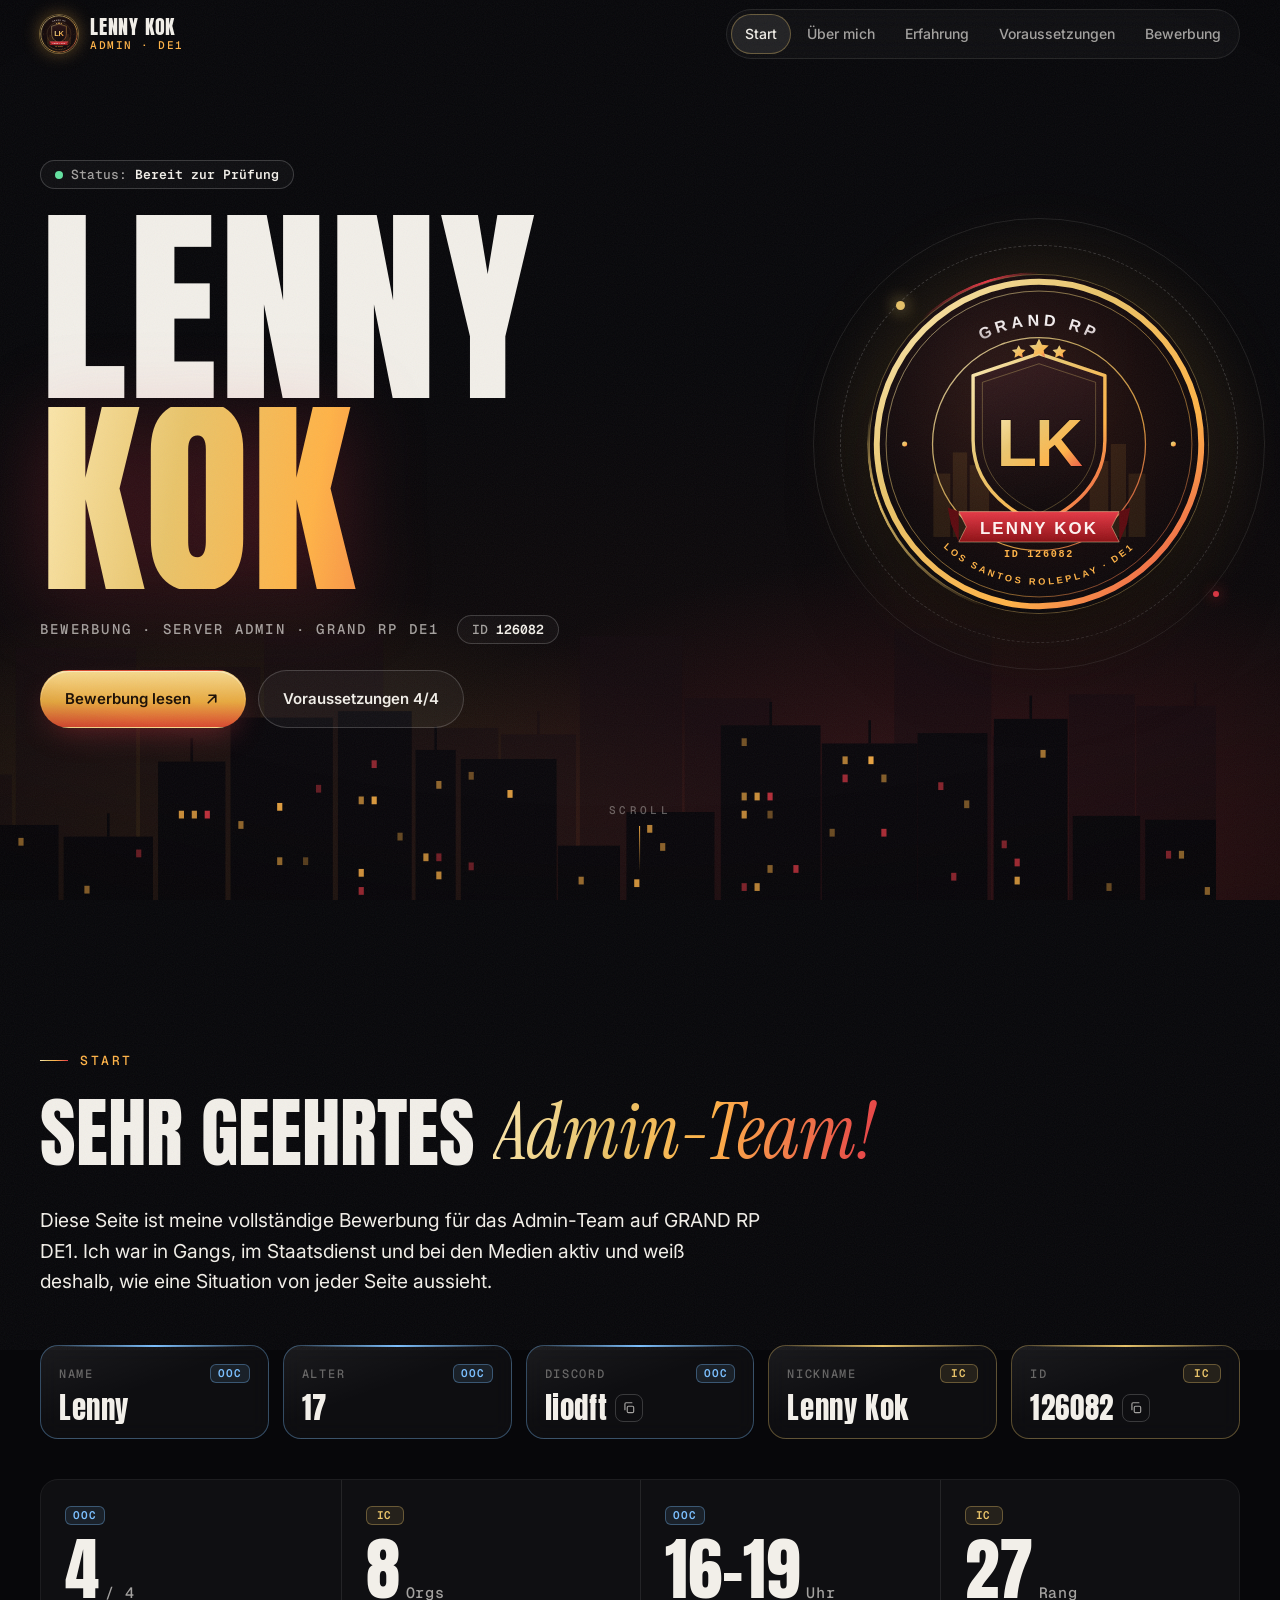
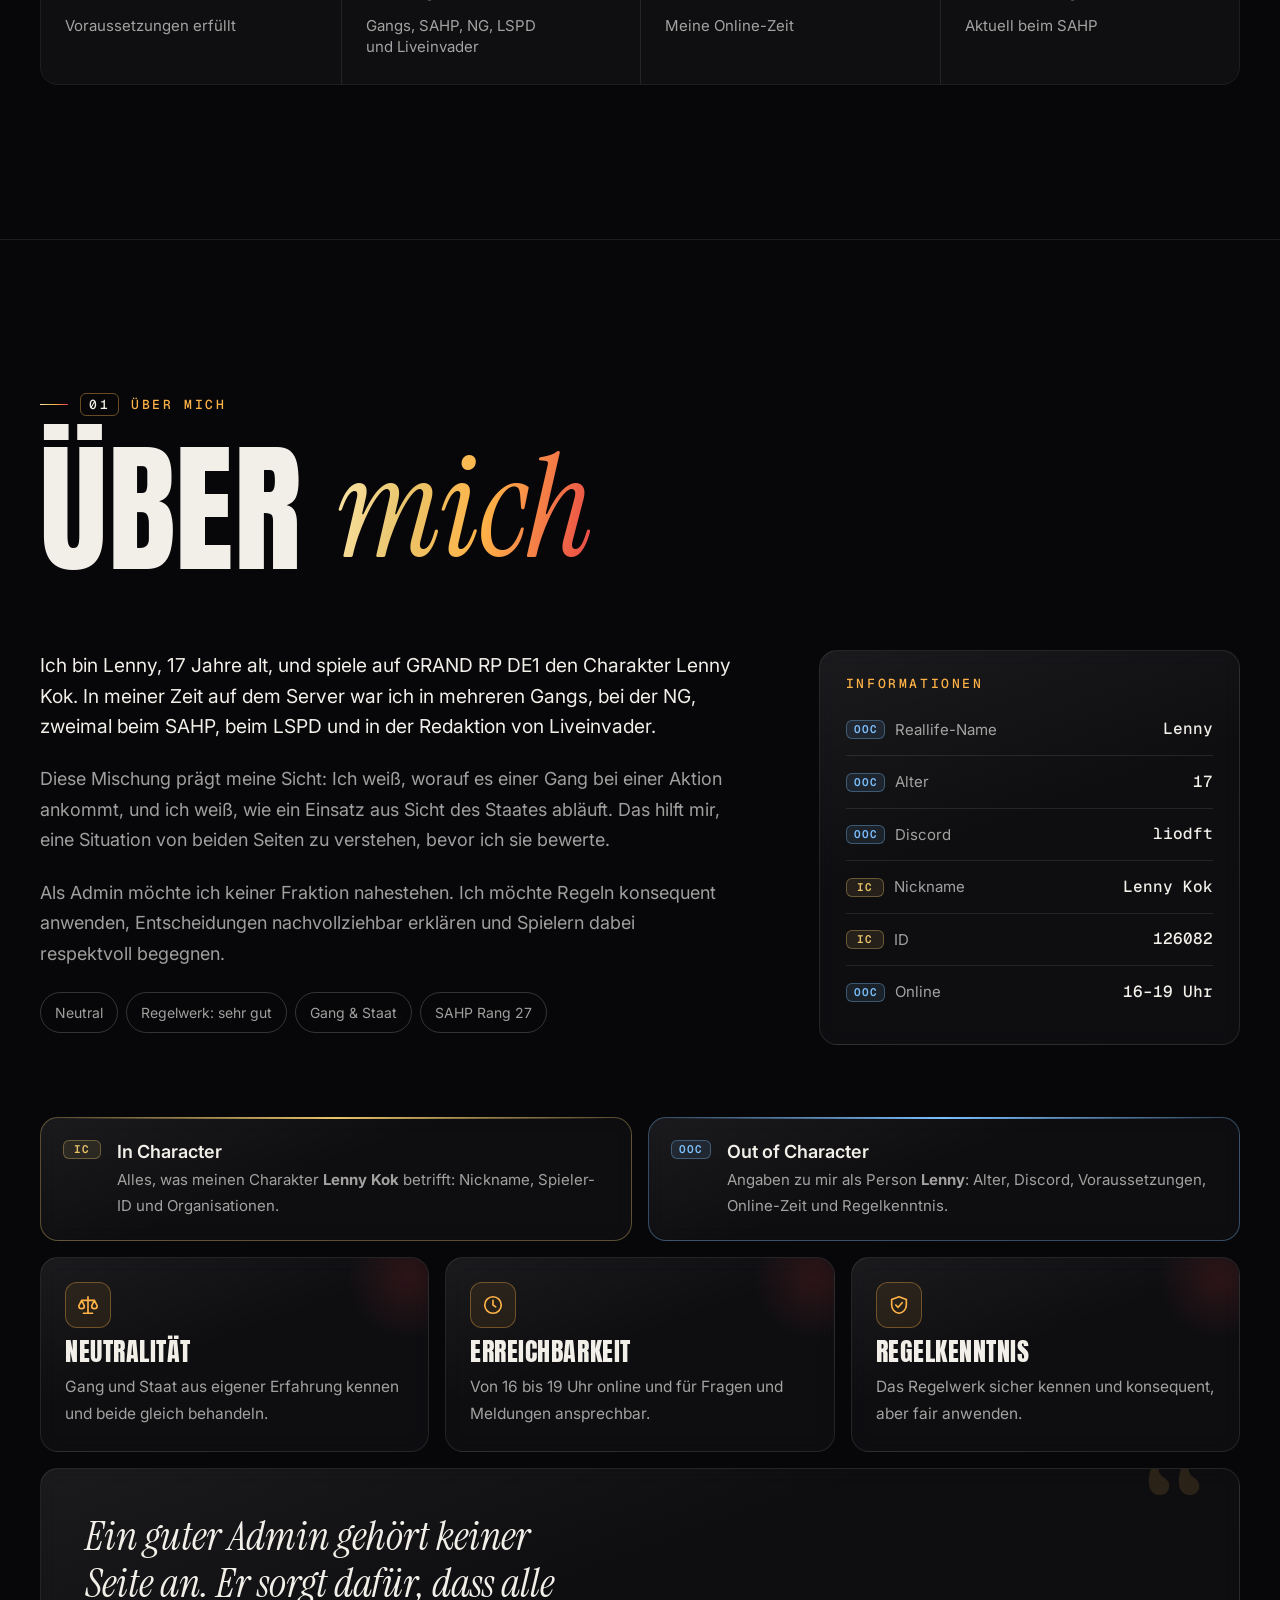
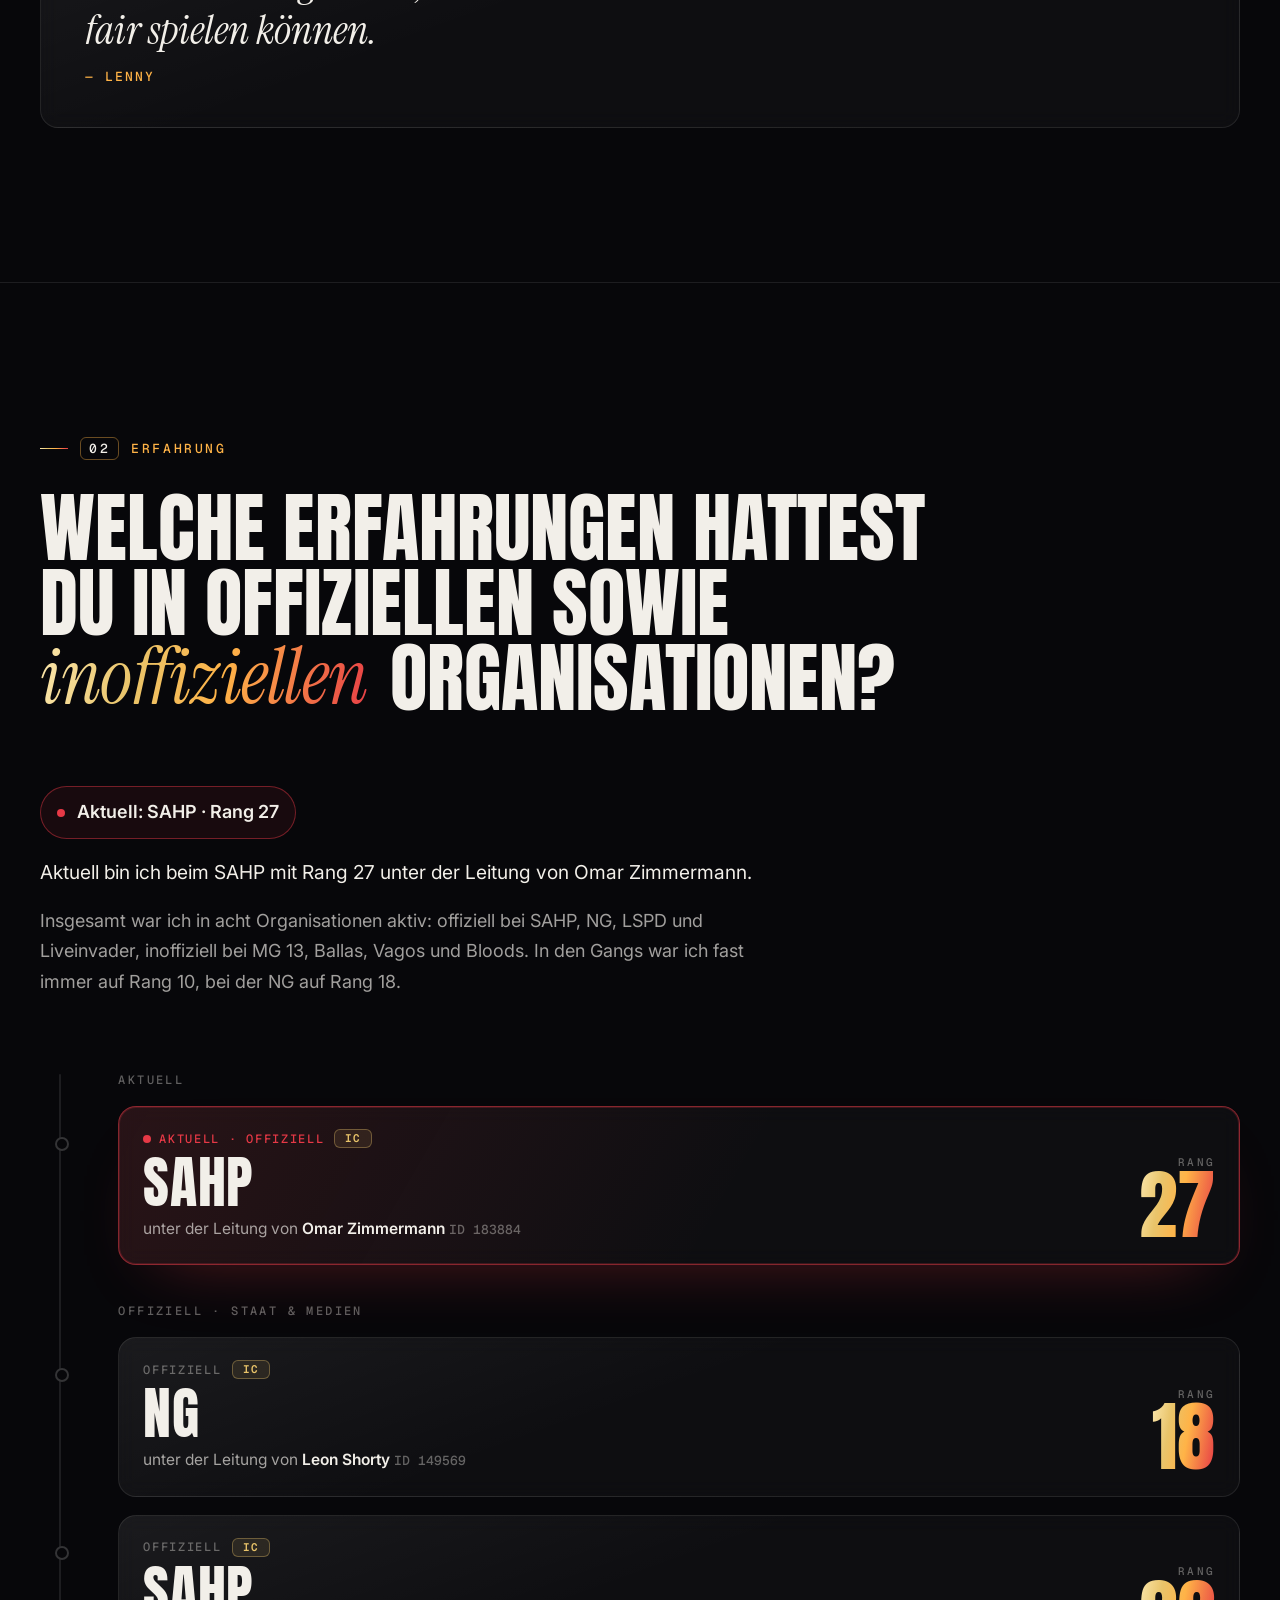
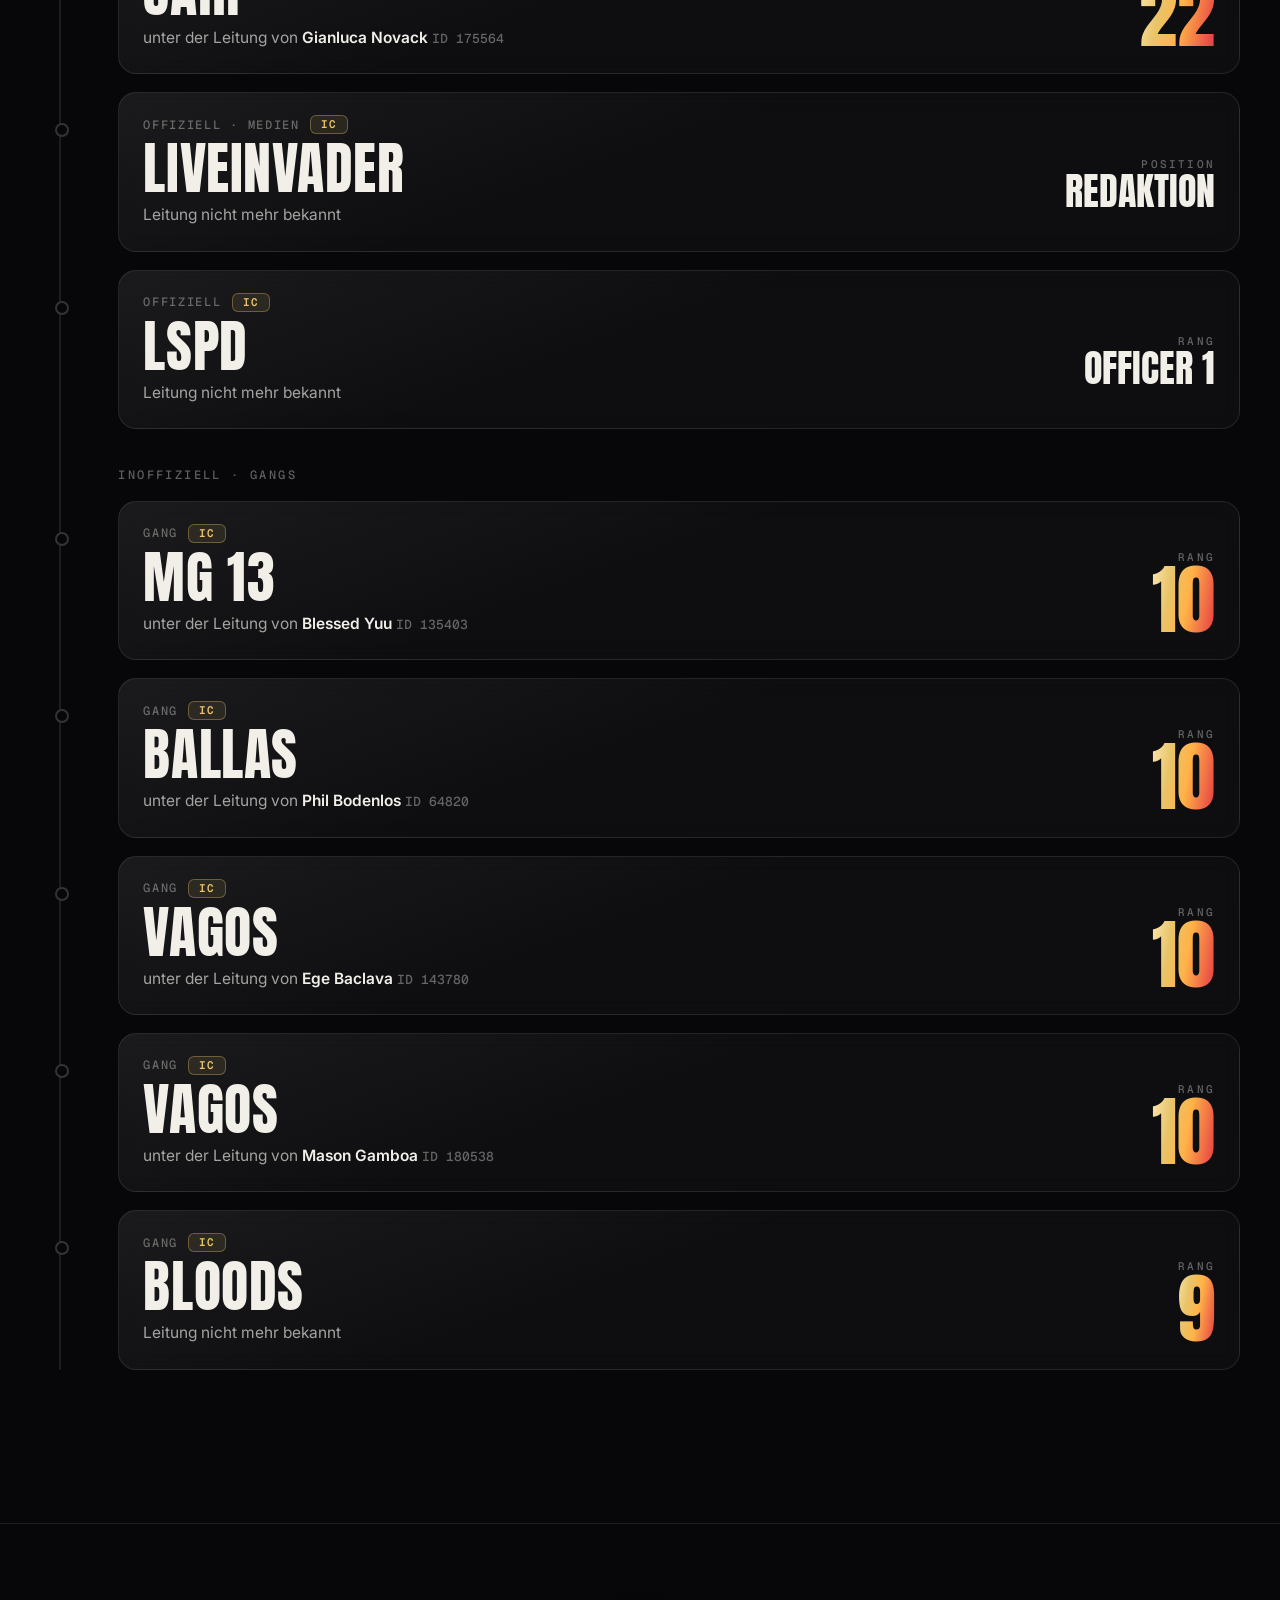
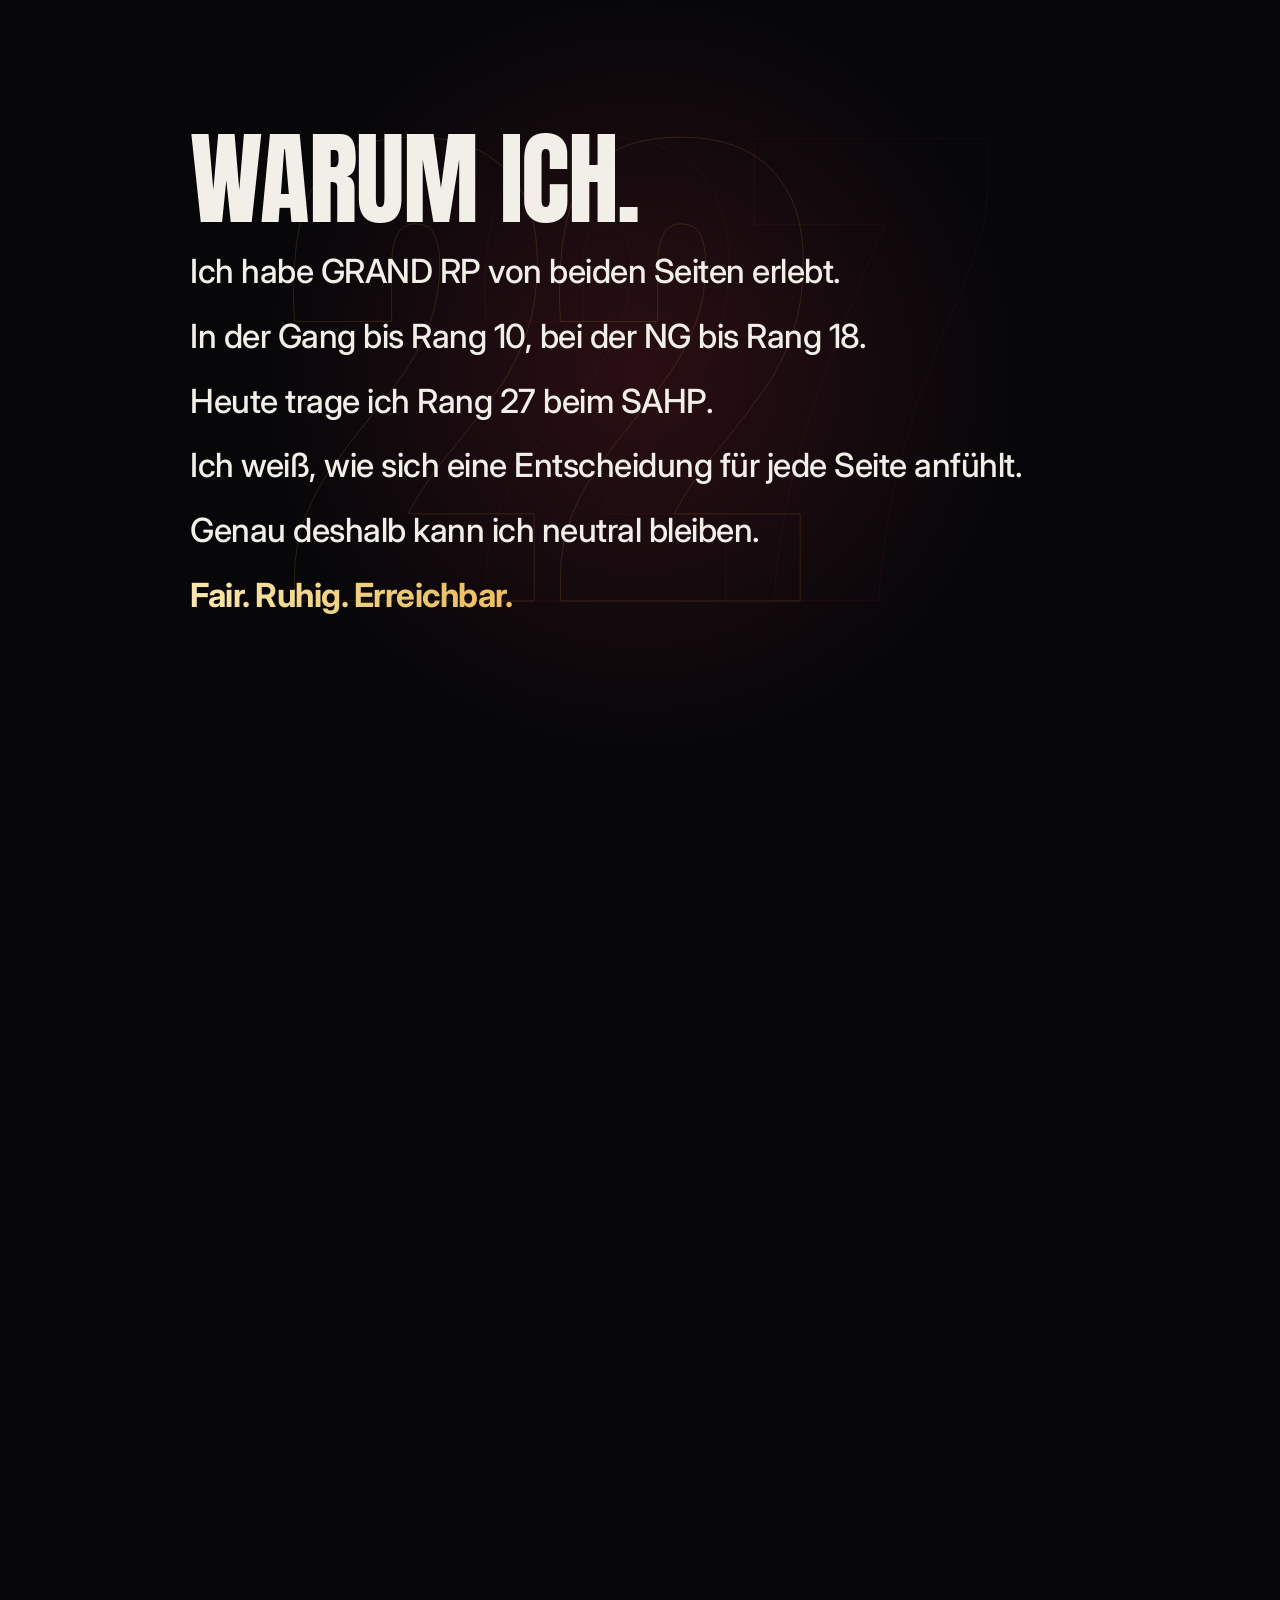
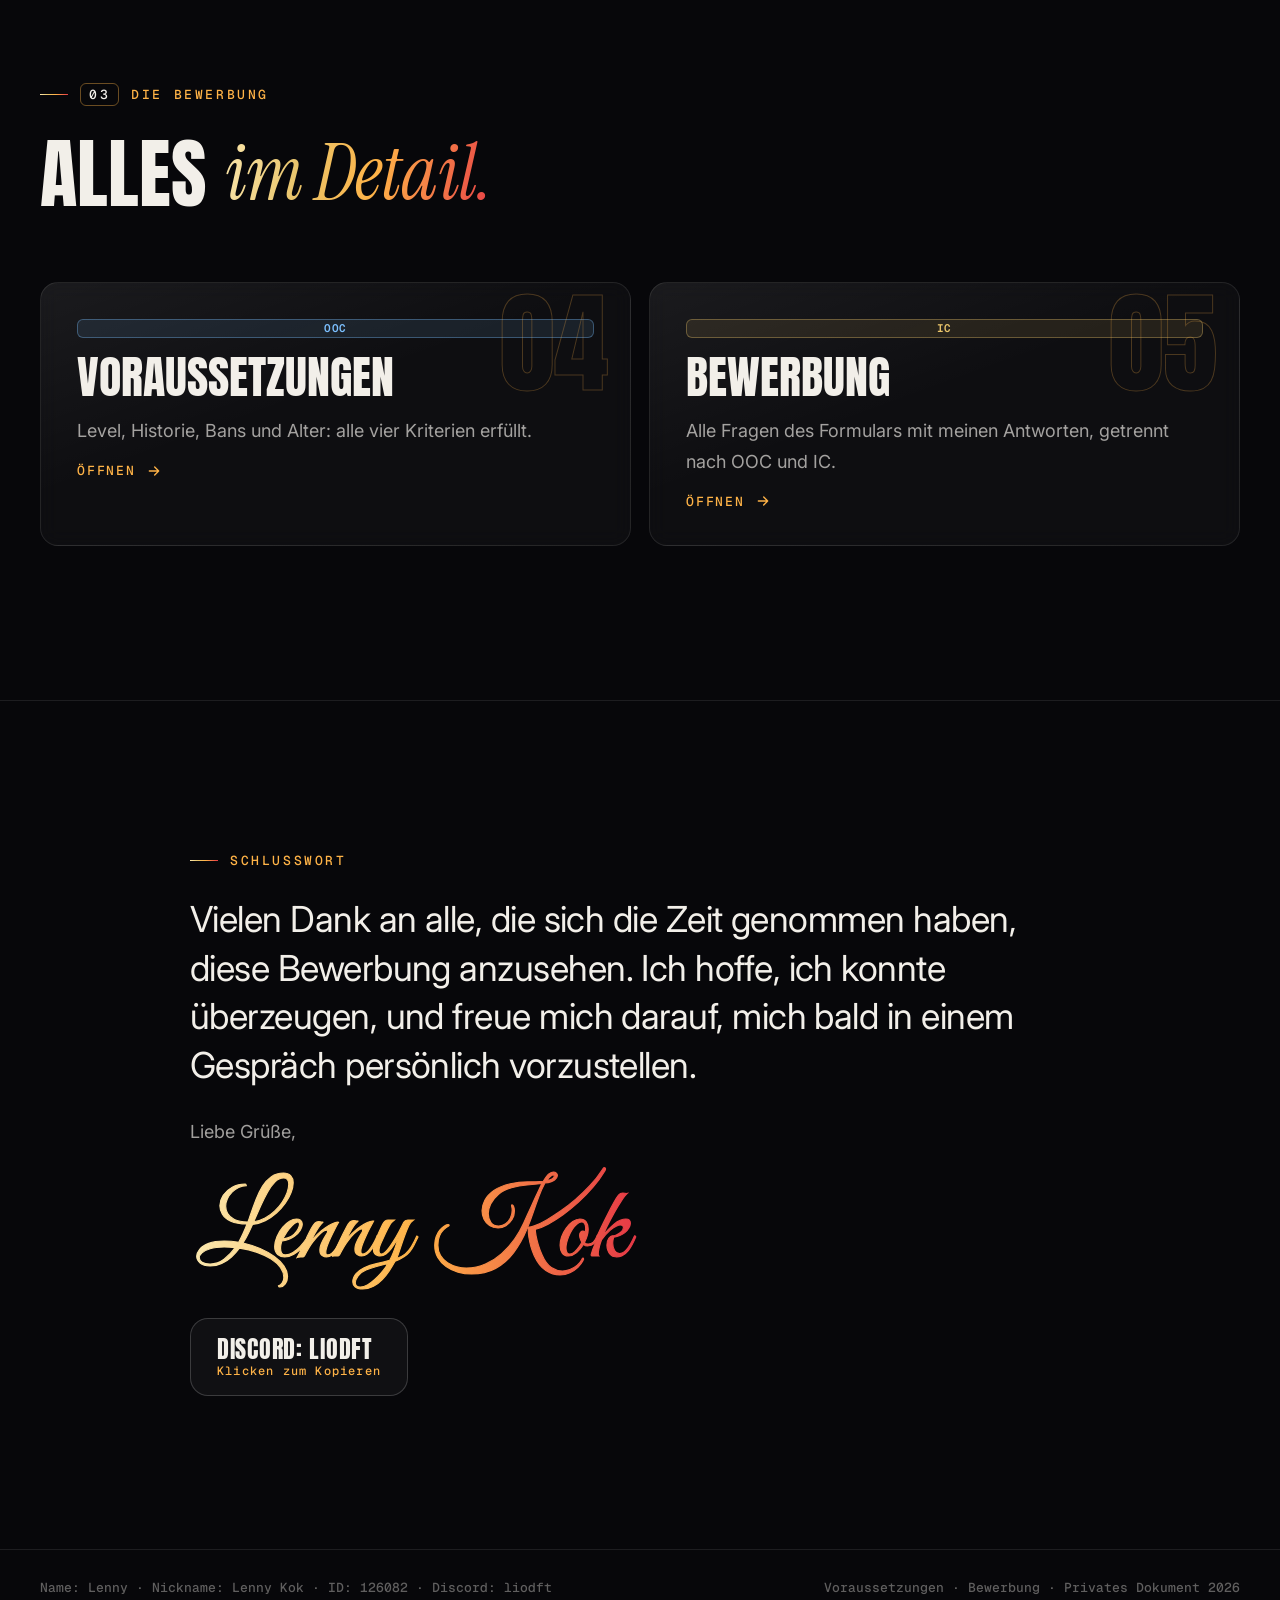
==== commit 716dbadb: "Kombination beider Vorlagen: Scroll-Erzählung und Admin-Akte, Gold/Rot, NG Rang 18, 16–19 Uhr, SAHP " ====
--- a/index.html
+++ b/index.html
@@ -1,196 +1,371 @@
 <!doctype html>
-<html lang="de">
+<html lang="de" class="no-js">
 <head>
-  <meta charset="utf-8">
-  <meta name="viewport" content="width=device-width, initial-scale=1, viewport-fit=cover">
-  <title>Admin-Bewerbung · Lenny Kok · GRAND RP</title>
-  <meta name="description" content="Persönliche Bewerbung von Lenny Kok für das Admin-Team von GRAND RP DE1 – mit Erfahrung aus Gangs, Staatsdienst und Medien.">
-  <meta name="robots" content="noindex">
-  <meta name="theme-color" content="#070b1e">
-  <meta property="og:type" content="website">
-  <meta property="og:site_name" content="GRAND RP · Admin-Bewerbung">
-  <meta property="og:title" content="Admin-Bewerbung · Lenny Kok · GRAND RP">
-  <meta property="og:description" content="Persönliche Bewerbung von Lenny Kok für das Admin-Team von GRAND RP DE1 – mit Erfahrung aus Gangs, Staatsdienst und Medien.">
-  <meta property="og:image" content="https://cyrexmv.github.io/ADMIN-GRAND-LENNY/assets/img/og-image.png">
-  <meta name="twitter:card" content="summary_large_image">
-  <link rel="icon" href="favicon.svg" type="image/svg+xml">
-  <link rel="apple-touch-icon" href="apple-touch-icon.png">
-  <link rel="preconnect" href="https://fonts.googleapis.com">
-  <link rel="preconnect" href="https://fonts.gstatic.com" crossorigin>
-  <link rel="stylesheet" href="https://fonts.googleapis.com/css2?family=Anton&family=Barlow+Condensed:wght@500;600&family=Barlow:ital,wght@0,400;0,500;0,600;0,700;1,400&family=JetBrains+Mono:wght@500;600&display=swap">
-  <link rel="stylesheet" href="assets/css/style.css">
-  <script>(function(d){d.classList.add('js');var t=null;try{t=localStorage.getItem('theme')}catch(e){}if(t!=='light'&&t!=='dark')t=window.matchMedia&&matchMedia('(prefers-color-scheme: dark)').matches?'dark':'light';d.dataset.theme=t})(document.documentElement);</script>
-  <script src="assets/js/app.js" defer></script>
+<meta charset="utf-8">
+<meta name="viewport" content="width=device-width, initial-scale=1, viewport-fit=cover">
+<title>Admin-Bewerbung · Lenny Kok · GRAND RP</title>
+<meta name="description" content="Bewerbung von Lenny Kok (ID 126082) für das Admin-Team von GRAND RP DE1 – Erfahrung in Gangs, Staatsdienst und Medien, aktuell Rang 27 beim SAHP.">
+<meta name="robots" content="noindex">
+<meta name="theme-color" content="#07070a">
+<meta name="color-scheme" content="dark">
+<meta property="og:type" content="website">
+<meta property="og:locale" content="de_DE">
+<meta property="og:site_name" content="GRAND RP · Admin-Bewerbung">
+<meta property="og:title" content="Admin-Bewerbung · Lenny Kok · GRAND RP">
+<meta property="og:description" content="Bewerbung von Lenny Kok (ID 126082) für das Admin-Team von GRAND RP DE1 – Erfahrung in Gangs, Staatsdienst und Medien, aktuell Rang 27 beim SAHP.">
+<meta property="og:image" content="https://cyrexmv.github.io/ADMIN-GRAND-LENNY/assets/img/og-image.png">
+<meta name="twitter:card" content="summary_large_image">
+<link rel="icon" href="favicon.svg" type="image/svg+xml">
+<link rel="apple-touch-icon" href="apple-touch-icon.png">
+<script>
+  /* Früh gesetzt, damit nichts flackert. Läuft app.js nicht, fällt die Seite auf die statische Fassung zurück. */
+  (function (r) {
+    r.classList.remove('no-js'); r.classList.add('js', 'loading');
+    setTimeout(function () { if (!window.__lk) { r.classList.remove('js', 'loading'); r.classList.add('no-js'); } }, 6000);
+  })(document.documentElement);
+</script>
+<link rel="preconnect" href="https://fonts.googleapis.com">
+<link rel="preconnect" href="https://fonts.gstatic.com" crossorigin>
+<link rel="stylesheet" href="https://fonts.googleapis.com/css2?family=Anton&family=Inter:wght@300..700&family=Instrument+Serif:ital@0;1&family=Geist+Mono:wght@400..600&family=Great+Vibes&display=swap">
+<link rel="stylesheet" href="assets/css/style.css">
+<script src="assets/js/app.js" defer></script>
 </head>
 <body>
-  <a class="skip-link" href="#inhalt">Zum Inhalt springen</a>
-  <div class="beads" aria-hidden="true">
-    <i style="--x:6%;--y:14%;--s:150px;--c:#22d3ee;--t:19s;--dx:30px;--dy:-40px;--z:.18"></i>
-    <i style="--x:78%;--y:8%;--s:230px;--c:#d946ef;--t:24s;--dx:-40px;--dy:30px;--z:.08"></i>
-    <i style="--x:88%;--y:58%;--s:110px;--c:#3b82f6;--t:16s;--dx:-20px;--dy:-50px;--z:.3"></i>
-    <i style="--x:-4%;--y:62%;--s:260px;--c:#3b82f6;--t:26s;--dx:40px;--dy:-20px;--z:.06"></i>
-    <i style="--x:46%;--y:80%;--s:90px;--c:#ff3fa4;--t:14s;--dx:30px;--dy:-30px;--z:.4"></i>
-    <i style="--x:34%;--y:6%;--s:56px;--c:#67e8f9;--t:12s;--dx:-24px;--dy:36px;--z:.5"></i>
-    <i style="--x:62%;--y:36%;--s:38px;--c:#f0abfc;--t:11s;--dx:20px;--dy:-26px;--z:.6"></i>
-    <i style="--x:18%;--y:42%;--s:44px;--c:#93c5fd;--t:13s;--dx:-16px;--dy:-30px;--z:.55"></i>
+<a class="skip" href="#inhalt">Zum Inhalt springen</a>
+<div class="preloader" aria-hidden="true">
+  <div class="preloader__inner">
+    <div class="preloader__count"><span>000</span><small>LK · DE1</small></div>
+    <div class="preloader__bar"><span></span></div>
   </div>
-
-  <header class="site-header">
-    <div class="container header-inner">
-      <a class="brand" href="index.html" aria-label="Lenny Kok · Admin-Bewerbung – zur Startseite">
-        <img src="assets/img/lenny-kok-emblem.svg" alt="" width="40" height="40">
-        <span><strong>Lenny Kok</strong><small>Admin-Bewerbung · DE1</small></span>
-      </a>
-      <nav class="site-nav" id="site-nav" aria-label="Hauptnavigation">
-        <ul>
-          <li><a href="index.html" aria-current="page">Start</a></li>
-          <li><a href="ueber-mich.html">Über mich</a></li>
-          <li><a href="voraussetzungen.html">Voraussetzungen</a></li>
-          <li><a href="erfahrung.html">Erfahrung</a></li>
-          <li><a href="bewerbung.html">Bewerbung</a></li>
-        </ul>
-      </nav>
-      <div class="header-actions">
-        <button class="icon-btn" type="button" data-theme-toggle aria-label="Dunkles Design aktivieren">
-          <svg class="i-sun" viewBox="0 0 24 24" fill="none" stroke="currentColor" stroke-width="2" stroke-linecap="round" aria-hidden="true"><circle cx="12" cy="12" r="4"/><path d="M12 2v2M12 20v2M4.93 4.93l1.41 1.41M17.66 17.66l1.41 1.41M2 12h2M20 12h2M4.93 19.07l1.41-1.41M17.66 6.34l1.41-1.41"/></svg>
-          <svg class="i-moon" viewBox="0 0 24 24" fill="none" stroke="currentColor" stroke-width="2" stroke-linecap="round" stroke-linejoin="round" aria-hidden="true"><path d="M20 14.5A8 8 0 1 1 9.5 4a6.5 6.5 0 0 0 10.5 10.5z"/></svg>
-        </button>
-        <button class="icon-btn menu-toggle" type="button" data-menu-toggle aria-controls="site-nav" aria-expanded="false" aria-label="Menü öffnen">
-          <svg class="i-menu" viewBox="0 0 24 24" fill="none" stroke="currentColor" stroke-width="2.2" stroke-linecap="square" aria-hidden="true"><path d="M4 7h16M4 12h16M4 17h16"/></svg>
-          <svg class="i-close" viewBox="0 0 24 24" fill="none" stroke="currentColor" stroke-width="2.2" stroke-linecap="square" aria-hidden="true"><path d="M6 6l12 12M18 6 6 18"/></svg>
-        </button>
-      </div>
-    </div>
+</div>
+<div class="progress" aria-hidden="true"><span></span></div>
+<div class="vignette" aria-hidden="true"></div>
+<div class="grain" aria-hidden="true"></div>
+<div class="cursor" aria-hidden="true"><span class="cursor__glow"></span><span class="cursor__dot"></span></div>
+<div class="toast" role="status" aria-live="polite"></div>
+
+<nav class="nav" aria-label="Hauptnavigation">
+  <div class="wrap nav__inner">
+    <a class="nav__brand" href="#start" aria-label="Lenny Kok – zum Anfang">
+      <img src="assets/img/lenny-kok-emblem.svg" alt="" width="38" height="38">
+      <span><strong>Lenny Kok</strong><small>Admin · DE1</small></span>
+    </a>
+    <ul class="nav__links" id="site-nav">
+      <li><a href="#start" data-link="start">Start</a></li>
+      <li><a href="#ueber-mich" data-link="ueber-mich">Über mich</a></li>
+      <li><a href="#erfahrung" data-link="erfahrung">Erfahrung</a></li>
+      <li><a href="voraussetzungen.html">Voraussetzungen</a></li>
+      <li><a href="bewerbung.html">Bewerbung</a></li>
+    </ul>
+    <button class="menu-toggle" type="button" data-menu-toggle aria-controls="site-nav" aria-expanded="false" aria-label="Menü öffnen">
+      <svg class="i-menu" viewBox="0 0 24 24" fill="none" stroke="currentColor" stroke-width="1.8" stroke-linecap="round" aria-hidden="true"><path d="M4 7h16M4 12h16M4 17h16"/></svg>
+      <svg class="i-close" viewBox="0 0 24 24" fill="none" stroke="currentColor" stroke-width="1.8" stroke-linecap="round" aria-hidden="true"><path d="M6 6l12 12M18 6 6 18"/></svg>
+    </button>
+  </div>
+</nav>
+
+<main id="inhalt" tabindex="-1">
+
+  <!-- ============ START ============ -->
+  <header class="hero" id="start">
+    <div class="hero__sky" aria-hidden="true">
+      <svg class="sky sky-far" viewBox="0 0 1600 320" preserveAspectRatio="xMidYMax slice"></svg>
+      <svg class="sky sky-near" viewBox="0 0 1600 320" preserveAspectRatio="xMidYMax slice"></svg>
+    </div>
+    <div class="wrap hero__inner">
+      <div class="hero__copy">
+        <p class="pill hero__fade"><span class="pulse" aria-hidden="true"></span> Status: <b>Bereit zur Prüfung</b></p>
+        <h1 class="hero__name" aria-label="Lenny Kok">
+          <span class="name-line" aria-hidden="true">Lenny</span>
+          <span class="name-line name-line--accent" aria-hidden="true">Kok</span>
+        </h1>
+        <div class="hero__meta hero__fade" style="--d:1">
+          <p class="hero__sub">Bewerbung · Server Admin · Grand RP DE1</p>
+          <p class="pill">ID <b>126082</b></p>
+        </div>
+        <div class="hero__actions hero__fade" style="--d:2">
+          <a class="btn btn-primary" href="bewerbung.html">Bewerbung lesen
+            <svg viewBox="0 0 24 24" fill="none" stroke="currentColor" stroke-width="2.2" stroke-linecap="round" stroke-linejoin="round" aria-hidden="true"><path d="M7 17 17 7M8 7h9v9"/></svg></a>
+          <a class="btn" href="voraussetzungen.html">Voraussetzungen 4/4</a>
+        </div>
+      </div>
+      <div class="medallion-wrap hero__fade" style="--d:1" data-tilt>
+        <div class="medallion">
+          <div class="orbit" aria-hidden="true"></div>
+          <div class="orbit orbit-2" aria-hidden="true"></div>
+          <img src="assets/img/lenny-kok-emblem.svg" alt="Wappen von Lenny Kok – GRAND RP, Los Santos Roleplay, Server DE1" width="800" height="800" fetchpriority="high">
+          <div class="medallion__ring" aria-hidden="true"></div>
+          <div class="medallion__glare" aria-hidden="true"></div>
+        </div>
+      </div>
+    </div>
+    <a class="hero__cue" href="#begruessung" tabindex="-1" aria-hidden="true">Scroll<i></i></a>
   </header>
 
-  <main id="inhalt">
-    <section class="hero container" aria-labelledby="hero-title">
-      <div class="hero-copy">
-        <span class="chip chip-ok rise"><span class="dot" aria-hidden="true"></span> Bereit zur Prüfung</span>
-        <h1 class="poster-title rise" id="hero-title" style="--d:1">Beide Seiten <span class="hl">kennen.</span><br>Fair handeln.</h1>
-        <p class="lead rise" style="--d:2">Meine Bewerbung für das Admin-Team von GRAND RP DE1. Ich war in Gangs, im Staatsdienst und bei den Medien aktiv und weiß deshalb, wie eine Situation von jeder Seite aussieht.</p>
-        <div class="hero-actions rise" style="--d:3">
-          <a class="btn btn-primary" href="bewerbung.html">
-            Bewerbung lesen
-            <svg viewBox="0 0 24 24" fill="none" stroke="currentColor" stroke-width="2.4" stroke-linecap="round" stroke-linejoin="round" aria-hidden="true"><path d="M5 12h14M13 6l6 6-6 6"/></svg>
-          </a>
-          <a class="btn" href="ueber-mich.html">Über mich</a>
-        </div>
-      </div>
-
-      <figure class="poster rise" style="--d:2" aria-label="Plakat: Lenny Kok, Admin-Bewerbung, Grand RP DE1">
-        <span class="poster-tag">Admin · DE1</span>
-        <span class="poster-sun" aria-hidden="true"></span>
-        <svg class="poster-skyline" viewBox="0 0 400 120" preserveAspectRatio="none" aria-hidden="true">
-          <path d="M0 120V78h18V60h14v18h10V40h22v38h8V66h16v54zM104 120V52h12V30h18v22h10v68zM150 120V70h20V48h8v-8h10v8h8v22h14v50zM216 120V58h16V24h6V10h4v14h6v34h16v62zM270 120V64h24v-8h18v64zM318 120V44h10V30h22v14h10v76zM366 120V68h14V54h20v66z"/>
-          <path d="M40 120c2-30 6-50 10-62M50 58c-8-4-18-2-24 4M50 58c6-6 16-8 24-4M50 58c-2-8-10-14-18-14M50 58c4-8 12-12 20-10M342 120c-2-34-6-54-12-66M330 54c-8-4-18-2-24 4M330 54c6-6 16-8 24-4M330 54c-2-8-10-14-18-14M330 54c4-8 12-12 20-10" fill="none" stroke="#2a0f2e" stroke-width="4" stroke-linecap="round"/>
-        </svg>
-        <span class="poster-ground" aria-hidden="true"></span>
-        <img class="poster-emblem" src="assets/img/lenny-kok-emblem.svg" alt="" width="800" height="800">
-        <figcaption class="poster-strip">Lenny Kok <span>ID 126082</span></figcaption>
+  <!-- ============ BEGRÜSSUNG ============ -->
+  <section class="section greeting" id="begruessung" aria-labelledby="greet-title">
+    <div class="wrap">
+      <p class="eyebrow reveal">Start</p>
+      <h2 class="h-lg split" id="greet-title">Sehr geehrtes <em>Admin-Team!</em></h2>
+      <p class="lead reveal">Diese Seite ist meine vollständige Bewerbung für das Admin-Team auf GRAND RP DE1. Ich war in Gangs, im Staatsdienst und bei den Medien aktiv und weiß deshalb, wie eine Situation von jeder Seite aussieht.</p>
+
+      <h3 class="sr-only">Kurzdaten</h3>
+      <dl class="facts">
+        <div class="card fact card-ooc reveal"><dt>Name <span class="badge badge-ooc"><abbr title="Out of Character">OOC</abbr></span></dt><dd>Lenny</dd></div>
+        <div class="card fact card-ooc reveal"><dt>Alter <span class="badge badge-ooc"><abbr title="Out of Character">OOC</abbr></span></dt><dd>17</dd></div>
+        <div class="card fact card-ooc reveal"><dt>Discord <span class="badge badge-ooc"><abbr title="Out of Character">OOC</abbr></span></dt><dd>liodft
+          <button class="copy-btn" type="button" data-copy="liodft" aria-label="Discord-Namen kopieren">
+            <svg class="i-copy" viewBox="0 0 24 24" fill="none" stroke="currentColor" stroke-width="2" stroke-linecap="round" stroke-linejoin="round" aria-hidden="true"><rect x="9" y="9" width="11" height="11" rx="2"/><path d="M5 15V5a2 2 0 0 1 2-2h10"/></svg>
+            <svg class="i-check" viewBox="0 0 24 24" fill="none" stroke="currentColor" stroke-width="3" stroke-linecap="round" stroke-linejoin="round" aria-hidden="true"><path d="m5 12.5 4.5 4.5L19 7.5"/></svg>
+          </button></dd></div>
+        <div class="card fact card-ic reveal"><dt>Nickname <span class="badge badge-ic"><abbr title="In Character">IC</abbr></span></dt><dd>Lenny Kok</dd></div>
+        <div class="card fact card-ic reveal"><dt>ID <span class="badge badge-ic"><abbr title="In Character">IC</abbr></span></dt><dd>126082
+          <button class="copy-btn" type="button" data-copy="126082" aria-label="Spieler-ID kopieren">
+            <svg class="i-copy" viewBox="0 0 24 24" fill="none" stroke="currentColor" stroke-width="2" stroke-linecap="round" stroke-linejoin="round" aria-hidden="true"><rect x="9" y="9" width="11" height="11" rx="2"/><path d="M5 15V5a2 2 0 0 1 2-2h10"/></svg>
+            <svg class="i-check" viewBox="0 0 24 24" fill="none" stroke="currentColor" stroke-width="3" stroke-linecap="round" stroke-linejoin="round" aria-hidden="true"><path d="m5 12.5 4.5 4.5L19 7.5"/></svg>
+          </button></dd></div>
+      </dl>
+
+      <div class="stats reveal" aria-label="Auf einen Blick">
+        <div class="stat"><span class="badge badge-ooc"><abbr title="Out of Character">OOC</abbr></span><p class="stat__num"><span data-count="4">4</span><small>/ 4</small></p><p class="stat__label">Voraussetzungen erfüllt</p></div>
+        <div class="stat"><span class="badge badge-ic"><abbr title="In Character">IC</abbr></span><p class="stat__num"><span data-count="8">8</span><small>Orgs</small></p><p class="stat__label">Gangs, SAHP, NG, LSPD und Liveinvader</p></div>
+        <div class="stat"><span class="badge badge-ooc"><abbr title="Out of Character">OOC</abbr></span><p class="stat__num">16–19<small>Uhr</small></p><p class="stat__label">Meine Online-Zeit</p></div>
+        <div class="stat"><span class="badge badge-ic"><abbr title="In Character">IC</abbr></span><p class="stat__num"><span data-count="27">27</span><small>Rang</small></p><p class="stat__label">Aktuell beim SAHP</p></div>
+      </div>
+    </div>
+  </section>
+
+  <!-- ============ ÜBER MICH ============ -->
+  <section class="section about" id="ueber-mich" aria-labelledby="about-title">
+    <div class="wrap">
+      <div class="section-head">
+        <p class="eyebrow reveal"><span>01</span> Über mich</p>
+        <h2 class="h-xl split" id="about-title">Über <em>mich</em></h2>
+      </div>
+
+      <div class="about__grid">
+        <div class="about__text">
+          <p class="lead reveal">Ich bin Lenny, 17 Jahre alt, und spiele auf GRAND RP DE1 den Charakter Lenny Kok. In meiner Zeit auf dem Server war ich in mehreren Gangs, bei der NG, zweimal beim SAHP, beim LSPD und in der Redaktion von Liveinvader.</p>
+          <p class="body reveal">Diese Mischung prägt meine Sicht: Ich weiß, worauf es einer Gang bei einer Aktion ankommt, und ich weiß, wie ein Einsatz aus Sicht des Staates abläuft. Das hilft mir, eine Situation von beiden Seiten zu verstehen, bevor ich sie bewerte.</p>
+          <p class="body reveal">Als Admin möchte ich keiner Fraktion nahestehen. Ich möchte Regeln konsequent anwenden, Entscheidungen nachvollziehbar erklären und Spielern dabei respektvoll begegnen.</p>
+          <ul class="chips reveal" aria-label="Stärken">
+            <li class="chip">Neutral</li>
+            <li class="chip">Regelwerk: sehr gut</li>
+            <li class="chip">Gang &amp; Staat</li>
+            <li class="chip">SAHP Rang 27</li>
+          </ul>
+        </div>
+
+        <aside class="card about__info reveal" aria-labelledby="info-title">
+          <h3 id="info-title">Informationen</h3>
+          <ol class="info">
+            <li><span class="info__k"><span class="badge badge-ooc">OOC</span> Reallife-Name</span><span class="info__v">Lenny</span></li>
+            <li><span class="info__k"><span class="badge badge-ooc">OOC</span> Alter</span><span class="info__v">17</span></li>
+            <li><span class="info__k"><span class="badge badge-ooc">OOC</span> Discord</span><span class="info__v">liodft</span></li>
+            <li><span class="info__k"><span class="badge badge-ic">IC</span> Nickname</span><span class="info__v">Lenny Kok</span></li>
+            <li><span class="info__k"><span class="badge badge-ic">IC</span> ID</span><span class="info__v">126082</span></li>
+            <li><span class="info__k"><span class="badge badge-ooc">OOC</span> Online</span><span class="info__v">16–19 Uhr</span></li>
+          </ol>
+        </aside>
+      </div>
+
+      <div class="legend" role="list" aria-label="Legende: IC und OOC">
+        <div class="card card-ic reveal" role="listitem">
+          <span class="badge badge-ic"><abbr title="In Character">IC</abbr></span>
+          <div><h3>In Character</h3><p>Alles, was meinen Charakter <strong>Lenny Kok</strong> betrifft: Nickname, Spieler-ID und Organisationen.</p></div>
+        </div>
+        <div class="card card-ooc reveal" role="listitem">
+          <span class="badge badge-ooc"><abbr title="Out of Character">OOC</abbr></span>
+          <div><h3>Out of Character</h3><p>Angaben zu mir als Person <strong>Lenny</strong>: Alter, Discord, Voraussetzungen, Online-Zeit und Regelkenntnis.</p></div>
+        </div>
+      </div>
+
+      <div class="values">
+        <article class="card value reveal">
+          <span class="value-icon"><svg viewBox="0 0 24 24" fill="none" stroke="currentColor" stroke-width="1.8" stroke-linecap="round" stroke-linejoin="round" aria-hidden="true"><path d="M12 3v18M7 21h10M5 7h14M5 7l-3 6a3 3 0 0 0 6 0zM19 7l-3 6a3 3 0 0 0 6 0z"/></svg></span>
+          <h3>Neutralität</h3>
+          <p>Gang und Staat aus eigener Erfahrung kennen und beide gleich behandeln.</p>
+        </article>
+        <article class="card value reveal">
+          <span class="value-icon"><svg viewBox="0 0 24 24" fill="none" stroke="currentColor" stroke-width="1.8" stroke-linecap="round" stroke-linejoin="round" aria-hidden="true"><circle cx="12" cy="12" r="9"/><path d="M12 7v5l3 2"/></svg></span>
+          <h3>Erreichbarkeit</h3>
+          <p>Von 16 bis 19 Uhr online und für Fragen und Meldungen ansprechbar.</p>
+        </article>
+        <article class="card value reveal">
+          <span class="value-icon"><svg viewBox="0 0 24 24" fill="none" stroke="currentColor" stroke-width="1.8" stroke-linecap="round" stroke-linejoin="round" aria-hidden="true"><path d="M12 3l8 3v6c0 4.5-3.4 8.3-8 9-4.6-.7-8-4.5-8-9V6z"/><path d="m8.5 12 2.5 2.5 4.5-5"/></svg></span>
+          <h3>Regelkenntnis</h3>
+          <p>Das Regelwerk sicher kennen und konsequent, aber fair anwenden.</p>
+        </article>
+      </div>
+
+      <figure class="card quote reveal">
+        <blockquote>Ein guter Admin gehört keiner Seite an. Er sorgt dafür, dass alle fair spielen können.</blockquote>
+        <figcaption>— Lenny</figcaption>
       </figure>
-    </section>
-
-    <section class="container" aria-label="Auf einen Blick">
-      <div class="stats">
-        <div class="panel stat">
-          <div class="stat-top"><span class="stat-label">Voraussetzungen</span><span class="lvl lvl-ooc"><abbr title="Out of Character">OOC</abbr></span></div>
-          <span class="stat-num">4<small>/ 4</small></span>
-          <p>Alle Kriterien erfüllt</p>
-        </div>
-        <div class="panel stat">
-          <div class="stat-top"><span class="stat-label">Organisationen</span><span class="lvl lvl-ic"><abbr title="In Character">IC</abbr></span></div>
-          <span class="stat-num">7<small>Orgs</small></span>
-          <p>Gangs, SAHP, LSPD und Liveinvader</p>
-        </div>
-        <div class="panel stat">
-          <div class="stat-top"><span class="stat-label">Online</span><span class="lvl lvl-ooc"><abbr title="Out of Character">OOC</abbr></span></div>
-          <span class="stat-num">11–24<small>Uhr</small></span>
-          <p>13 Stunden Zeitfenster</p>
-        </div>
-        <div class="panel stat">
-          <div class="stat-top"><span class="stat-label">Regelwerk</span><span class="lvl lvl-ooc"><abbr title="Out of Character">OOC</abbr></span></div>
-          <span class="stat-num">Sehr<small>gut</small></span>
-          <p>Eigene Einschätzung</p>
-        </div>
-      </div>
-    </section>
-
-    <div class="band-wrap" aria-hidden="true">
-    <div class="band">
-      <div class="band-track">
-        <span>Neutralität</span><i>★</i><span>Fairness</span><i>★</i><span>Regelkenntnis</span><i>★</i><span>Erreichbarkeit</span><i>★</i><span>Respekt</span><i>★</i><span>Gutes RP</span><i>★</i>
-        <span>Neutralität</span><i>★</i><span>Fairness</span><i>★</i><span>Regelkenntnis</span><i>★</i><span>Erreichbarkeit</span><i>★</i><span>Respekt</span><i>★</i><span>Gutes RP</span><i>★</i>
-      </div>
-    </div>
-    </div>
-
-    <section class="container statement" aria-labelledby="intent-title">
-      <p class="kicker" id="intent-title">Meine Absicht</p>
-      <p class="big">Ich habe GRAND RP aus der Gang und aus dem Staatsdienst erlebt. Als Admin möchte ich <mark>keiner Seite angehören</mark>, sondern dafür sorgen, dass alle fair spielen können und gutes RP Spaß macht.</p>
-    </section>
-
-    <section class="section container" aria-labelledby="chapters-title">
-      <header class="section-head">
-        <p class="kicker">Die Bewerbung</p>
-        <h2 class="h2" id="chapters-title">Vier Kapitel</h2>
-      </header>
+    </div>
+  </section>
+
+  <!-- ============ ERFAHRUNG ============ -->
+  <section class="section exp" id="erfahrung" aria-labelledby="exp-title">
+    <div class="wrap">
+      <div class="section-head">
+        <p class="eyebrow reveal"><span>02</span> Erfahrung</p>
+        <h2 class="h-lg split" id="exp-title">Welche Erfahrungen hattest du in offiziellen sowie <em>inoffiziellen</em> Organisationen?</h2>
+      </div>
+
+      <div class="exp__prose">
+        <p class="exp__now reveal"><span class="pulse pulse-red" aria-hidden="true"></span> Aktuell: SAHP · Rang 27</p>
+        <p class="lead reveal">Aktuell bin ich beim SAHP mit Rang 27 unter der Leitung von Omar Zimmermann.</p>
+        <p class="body reveal">Insgesamt war ich in acht Organisationen aktiv: offiziell bei SAHP, NG, LSPD und Liveinvader, inoffiziell bei MG 13, Ballas, Vagos und Bloods. In den Gangs war ich fast immer auf Rang 10, bei der NG auf Rang 18.</p>
+      </div>
+
+      <div class="timeline">
+        <div class="timeline__rail" aria-hidden="true"><span class="timeline__fill"></span></div>
+        <ol class="stations" aria-label="Stationen">
+          <li class="group-label" aria-hidden="true">Aktuell</li>
+          <li class="card station station--now reveal">
+            <div class="station__top"><span class="station__tag station__tag--live"><span class="pulse pulse-red" aria-hidden="true"></span>Aktuell · Offiziell</span><span class="badge badge-ic">IC</span></div>
+            <h3 class="station__org">SAHP</h3>
+            <p class="station__lead">unter der Leitung von <b>Omar Zimmermann</b> <code>ID 183884</code></p>
+            <p class="station__rank"><span class="rank__label">Rang</span><span class="rank__num" data-count="27">27</span></p>
+          </li>
+
+          <li class="group-label" aria-hidden="true">Offiziell · Staat &amp; Medien</li>
+          <li class="card station reveal">
+            <div class="station__top"><span class="station__tag">Offiziell</span><span class="badge badge-ic">IC</span></div>
+            <h3 class="station__org">NG</h3>
+            <p class="station__lead">unter der Leitung von <b>Leon Shorty</b> <code>ID 149569</code></p>
+            <p class="station__rank"><span class="rank__label">Rang</span><span class="rank__num" data-count="18">18</span></p>
+          </li>
+          <li class="card station reveal">
+            <div class="station__top"><span class="station__tag">Offiziell</span><span class="badge badge-ic">IC</span></div>
+            <h3 class="station__org">SAHP</h3>
+            <p class="station__lead">unter der Leitung von <b>Gianluca Novack</b> <code>ID 175564</code></p>
+            <p class="station__rank"><span class="rank__label">Rang</span><span class="rank__num" data-count="22">22</span></p>
+          </li>
+          <li class="card station reveal">
+            <div class="station__top"><span class="station__tag">Offiziell · Medien</span><span class="badge badge-ic">IC</span></div>
+            <h3 class="station__org">Liveinvader</h3>
+            <p class="station__lead">Leitung nicht mehr bekannt</p>
+            <p class="station__rank"><span class="rank__label">Position</span><span class="rank__word">Redaktion</span></p>
+          </li>
+          <li class="card station reveal">
+            <div class="station__top"><span class="station__tag">Offiziell</span><span class="badge badge-ic">IC</span></div>
+            <h3 class="station__org">LSPD</h3>
+            <p class="station__lead">Leitung nicht mehr bekannt</p>
+            <p class="station__rank"><span class="rank__label">Rang</span><span class="rank__word">Officer 1</span></p>
+          </li>
+
+          <li class="group-label" aria-hidden="true">Inoffiziell · Gangs</li>
+          <li class="card station reveal">
+            <div class="station__top"><span class="station__tag">Gang</span><span class="badge badge-ic">IC</span></div>
+            <h3 class="station__org">MG 13</h3>
+            <p class="station__lead">unter der Leitung von <b>Blessed Yuu</b> <code>ID 135403</code></p>
+            <p class="station__rank"><span class="rank__label">Rang</span><span class="rank__num" data-count="10">10</span></p>
+          </li>
+          <li class="card station reveal">
+            <div class="station__top"><span class="station__tag">Gang</span><span class="badge badge-ic">IC</span></div>
+            <h3 class="station__org">Ballas</h3>
+            <p class="station__lead">unter der Leitung von <b>Phil Bodenlos</b> <code>ID 64820</code></p>
+            <p class="station__rank"><span class="rank__label">Rang</span><span class="rank__num" data-count="10">10</span></p>
+          </li>
+          <li class="card station reveal">
+            <div class="station__top"><span class="station__tag">Gang</span><span class="badge badge-ic">IC</span></div>
+            <h3 class="station__org">Vagos</h3>
+            <p class="station__lead">unter der Leitung von <b>Ege Baclava</b> <code>ID 143780</code></p>
+            <p class="station__rank"><span class="rank__label">Rang</span><span class="rank__num" data-count="10">10</span></p>
+          </li>
+          <li class="card station reveal">
+            <div class="station__top"><span class="station__tag">Gang</span><span class="badge badge-ic">IC</span></div>
+            <h3 class="station__org">Vagos</h3>
+            <p class="station__lead">unter der Leitung von <b>Mason Gamboa</b> <code>ID 180538</code></p>
+            <p class="station__rank"><span class="rank__label">Rang</span><span class="rank__num" data-count="10">10</span></p>
+          </li>
+          <li class="card station reveal">
+            <div class="station__top"><span class="station__tag">Gang</span><span class="badge badge-ic">IC</span></div>
+            <h3 class="station__org">Bloods</h3>
+            <p class="station__lead">Leitung nicht mehr bekannt</p>
+            <p class="station__rank"><span class="rank__label">Rang</span><span class="rank__num" data-count="9">9</span></p>
+          </li>
+        </ol>
+      </div>
+    </div>
+  </section>
+
+  <!-- ============ GEPINNT ============ -->
+  <section class="pin" style="--lines:7" aria-labelledby="pin-title">
+    <div class="pin__stage">
+      <div class="pin__bg" aria-hidden="true">
+        <span class="pin__glow"></span>
+        <span class="pin__num pin__num--from">22</span>
+        <span class="pin__num pin__num--to">27</span>
+      </div>
+      <div class="pin__col">
+        <h2 class="ln ln--title" id="pin-title">Warum ich.</h2>
+        <p class="ln">Ich habe GRAND RP von beiden Seiten erlebt.</p>
+        <p class="ln">In der Gang bis Rang 10, bei der NG bis Rang 18.</p>
+        <p class="ln">Heute trage ich Rang 27 beim SAHP.</p>
+        <p class="ln">Ich weiß, wie sich eine Entscheidung für jede Seite anfühlt.</p>
+        <p class="ln">Genau deshalb kann ich neutral bleiben.</p>
+        <p class="ln ln--final">Fair. Ruhig. Erreichbar.</p>
+      </div>
+    </div>
+  </section>
+
+  <!-- ============ WEITER ============ -->
+  <section class="section" id="mehr" aria-labelledby="more-title">
+    <div class="wrap">
+      <div class="section-head">
+        <p class="eyebrow reveal"><span>03</span> Die Bewerbung</p>
+        <h2 class="h-lg split" id="more-title">Alles <em>im Detail.</em></h2>
+      </div>
       <div class="chapters">
-        <a class="panel chapter" href="ueber-mich.html">
-          <span class="chapter-num" aria-hidden="true">01</span>
-          <h3>Über mich</h3>
-          <p>Mein Charakter Lenny Kok, ich als Spieler und meine Haltung als Admin.</p>
-          <div class="chapter-meta"><span class="lvl lvl-ic"><abbr title="In Character">IC</abbr></span><span class="lvl lvl-ooc"><abbr title="Out of Character">OOC</abbr></span></div>
-          <span class="chapter-go">Öffnen <svg viewBox="0 0 24 24" fill="none" stroke="currentColor" stroke-width="2.4" stroke-linecap="round" stroke-linejoin="round" aria-hidden="true"><path d="M5 12h14M13 6l6 6-6 6"/></svg></span>
-        </a>
-        <a class="panel chapter" href="voraussetzungen.html">
-          <span class="chapter-num" aria-hidden="true">02</span>
+        <a class="card chapter reveal" href="voraussetzungen.html">
+          <span class="chapter__num" aria-hidden="true">04</span>
+          <span class="badge badge-ooc"><abbr title="Out of Character">OOC</abbr></span>
           <h3>Voraussetzungen</h3>
           <p>Level, Historie, Bans und Alter: alle vier Kriterien erfüllt.</p>
-          <div class="chapter-meta"><span class="lvl lvl-ooc"><abbr title="Out of Character">OOC</abbr></span></div>
-          <span class="chapter-go">Öffnen <svg viewBox="0 0 24 24" fill="none" stroke="currentColor" stroke-width="2.4" stroke-linecap="round" stroke-linejoin="round" aria-hidden="true"><path d="M5 12h14M13 6l6 6-6 6"/></svg></span>
+          <span class="chapter__go">Öffnen <svg viewBox="0 0 24 24" fill="none" stroke="currentColor" stroke-width="2" stroke-linecap="round" stroke-linejoin="round" aria-hidden="true"><path d="M5 12h14M13 6l6 6-6 6"/></svg></span>
         </a>
-        <a class="panel chapter" href="erfahrung.html">
-          <span class="chapter-num" aria-hidden="true">03</span>
-          <h3>Erfahrung</h3>
-          <p>Neun Stationen in sieben Organisationen, Regelwerk, Motivation und Online-Zeiten.</p>
-          <div class="chapter-meta"><span class="lvl lvl-ic"><abbr title="In Character">IC</abbr></span><span class="lvl lvl-ooc"><abbr title="Out of Character">OOC</abbr></span></div>
-          <span class="chapter-go">Öffnen <svg viewBox="0 0 24 24" fill="none" stroke="currentColor" stroke-width="2.4" stroke-linecap="round" stroke-linejoin="round" aria-hidden="true"><path d="M5 12h14M13 6l6 6-6 6"/></svg></span>
+        <a class="card chapter reveal" href="bewerbung.html">
+          <span class="chapter__num" aria-hidden="true">05</span>
+          <span class="badge badge-ic"><abbr title="In Character">IC</abbr></span>
+          <h3>Bewerbung</h3>
+          <p>Alle Fragen des Formulars mit meinen Antworten, getrennt nach OOC und IC.</p>
+          <span class="chapter__go">Öffnen <svg viewBox="0 0 24 24" fill="none" stroke="currentColor" stroke-width="2" stroke-linecap="round" stroke-linejoin="round" aria-hidden="true"><path d="M5 12h14M13 6l6 6-6 6"/></svg></span>
         </a>
-        <a class="panel chapter" href="bewerbung.html">
-          <span class="chapter-num" aria-hidden="true">04</span>
-          <h3>Bewerbung</h3>
-          <p>Alle Fragen und Antworten auf einen Blick, getrennt nach OOC und IC.</p>
-          <div class="chapter-meta"><span class="lvl lvl-ic"><abbr title="In Character">IC</abbr></span><span class="lvl lvl-ooc"><abbr title="Out of Character">OOC</abbr></span></div>
-          <span class="chapter-go">Öffnen <svg viewBox="0 0 24 24" fill="none" stroke="currentColor" stroke-width="2.4" stroke-linecap="round" stroke-linejoin="round" aria-hidden="true"><path d="M5 12h14M13 6l6 6-6 6"/></svg></span>
-        </a>
-      </div>
-    </section>
-
-    <section class="container section-tight" aria-labelledby="cta-title">
-      <div class="cta">
-        <h2 class="h2" id="cta-title">Neutral. Fair. Erreichbar.</h2>
-        <p>Alle Angaben, Antworten und Voraussetzungen auf einer Seite, übersichtlich für das GRAND-RP-Team.</p>
-        <a class="btn" href="bewerbung.html">Zur vollständigen Bewerbung</a>
-      </div>
-    </section>
-  </main>
-
-  <footer class="site-footer">
-    <div class="container footer-inner">
-      <div class="footer-brand">
-        <img src="assets/img/lenny-kok-emblem.svg" alt="" width="36" height="36" loading="lazy">
-        <div><strong>Lenny Kok · Admin-Bewerbung</strong><small>GRAND RP DE1 · ID 126082 · Privates Dokument 2026</small></div>
-      </div>
-      <nav aria-label="Fußzeile">
-        <ul>
-          <li><a href="ueber-mich.html">Über mich</a></li>
-          <li><a href="voraussetzungen.html">Voraussetzungen</a></li>
-          <li><a href="erfahrung.html">Erfahrung</a></li>
-          <li><a href="bewerbung.html">Bewerbung</a></li>
-        </ul>
-      </nav>
-    </div>
-  </footer>
+      </div>
+    </div>
+  </section>
+
+  <!-- ============ SCHLUSSWORT ============ -->
+  <section class="section closing" id="schluss" aria-labelledby="closing-title">
+    <div class="wrap">
+      <p class="eyebrow reveal">Schlusswort</p>
+      <h2 class="sr-only" id="closing-title">Schlusswort</h2>
+      <p class="closing__text reveal">Vielen Dank an alle, die sich die Zeit genommen haben, diese Bewerbung anzusehen. Ich hoffe, ich konnte überzeugen, und freue mich darauf, mich bald in einem Gespräch persönlich vorzustellen.</p>
+      <div class="signoff">
+        <p class="signoff__greet reveal">Liebe Grüße,</p>
+        <svg class="sig" viewBox="0 0 640 170" role="img" aria-label="Unterschrift: Lenny Kok">
+          <defs><linearGradient id="sig-grad" x1="0" x2="1"><stop offset="0" stop-color="#fbe7ad"/><stop offset=".5" stop-color="#ffb347"/><stop offset="1" stop-color="#e63946"/></linearGradient></defs>
+          <text x="8" y="128">Lenny Kok</text>
+        </svg>
+      </div>
+      <div class="reveal">
+        <button class="btn btn-copy" type="button" data-copy="liodft">
+          <span class="btn__label">Discord: liodft</span>
+          <span class="btn__hint">Klicken zum Kopieren</span>
+        </button>
+      </div>
+    </div>
+  </section>
+</main>
+
+<footer class="footer">
+  <div class="wrap">
+    <p>Name: Lenny · Nickname: Lenny Kok · ID: 126082 · Discord: liodft</p>
+    <p><a href="voraussetzungen.html">Voraussetzungen</a> · <a href="bewerbung.html">Bewerbung</a> · Privates Dokument 2026</p>
+  </div>
+</footer>
 </body>
 </html>
--- a/assets/css/style.css
+++ b/assets/css/style.css
@@ -1,729 +1,511 @@
 /* ==========================================================================
    Lenny Kok · Admin-Bewerbung · GRAND RP DE1
-   Konzept: Vice Night – Milchglas-Flächen über schwebenden Glasperlen,
-   kräftige Plakatschrift, Verlauf von Cyan über Blau zu Magenta.
+   Kombination aus zwei Vorlagen: die filmische Los-Santos-Nacht (Scroll-
+   Erzählung, Skyline, Zeitleiste) und die Admin-Akte (IC/OOC, Statuscheck,
+   Wappen). Dunkel, Gold und Orange, Rot als zweiter Akzent.
    ========================================================================== */
 
 :root {
-  --bg: #eef1fb;
-  --glass: rgb(255 255 255 / .55);
-  --glass-strong: rgb(255 255 255 / .78);
-  --glass-edge: rgb(255 255 255 / .85);
-  --sheen: rgb(255 255 255 / .55);
-  --ink: #070b1e;
-  --text: #0e1330;
-  --muted: #4d5577;
-  --line: rgb(14 19 48 / .12);
-  --accent: #0891b2;
-  --accent-bright: #22d3ee;
-  --accent-2: #c0267a;
-  --ic: #c0267a;
-  --ooc: #2563eb;
-  --ok: #059669;
-  --grad: linear-gradient(120deg, #06b6d4 0%, #3b82f6 48%, #d946ef 80%, #ff3fa4 100%);
-  --grad-ooc: linear-gradient(120deg, #2563eb, #06b6d4);
-  --grad-ic: linear-gradient(120deg, #d946ef, #ff3fa4);
-  --shadow: inset 0 1px 0 rgb(255 255 255 / .7), 0 22px 44px -22px rgb(20 30 80 / .35);
-  --glow: 0 18px 40px -14px rgb(59 130 246 / .45);
-  --bead-alpha: .9;
-
-  --f-display: "Anton", Impact, "Arial Narrow", sans-serif;
-  --f-label: "Barlow Condensed", "Arial Narrow", sans-serif;
-  --f-body: "Barlow", "Segoe UI", system-ui, sans-serif;
-  --f-mono: "JetBrains Mono", ui-monospace, Consolas, monospace;
-
-  --container: 1180px;
-  --gutter: max(16px, env(safe-area-inset-left, 0px));
-  --gutter-r: max(16px, env(safe-area-inset-right, 0px));
-  --header-h: 68px;
+  --bg: #07070a;
+  --bg-2: #0d0d12;
+  --fg: #f2efe9;
+  --muted: rgb(242 239 233 / .66);
+  --faint: rgb(242 239 233 / .38);
+  --line: rgb(255 255 255 / .09);
+  --line-strong: rgb(255 255 255 / .18);
+  --surface: rgb(255 255 255 / .03);
+  --surface-2: rgb(255 255 255 / .055);
+
+  --gold: #e9c46a;
+  --amber: #ffb347;
+  --red: #e63946;
+  --red-deep: #9d0208;
+  --grad: linear-gradient(100deg, #fbe7ad 0%, #e9c46a 28%, #ffb347 55%, #e63946 100%);
+  --grad-btn: linear-gradient(180deg, #f6d98e, #e8a93f 55%, #d9482f);
+  --glow: rgb(255 179 71 / .38);
+  --glow-red: rgb(230 57 70 / .4);
+
+  --ic: #e9c46a;
+  --ic-soft: rgb(233 196 106 / .1);
+  --ic-line: rgb(233 196 106 / .35);
+  --ooc: #7cc0ff;
+  --ooc-soft: rgb(124 192 255 / .1);
+  --ooc-line: rgb(124 192 255 / .35);
+  --ok: #63e2a0;
+
+  --f-display: "Anton", "Bebas Neue", Impact, "Arial Narrow", sans-serif;
+  --f-body: "Inter", system-ui, -apple-system, "Segoe UI", Roboto, sans-serif;
+  --f-serif: "Instrument Serif", Georgia, serif;
+  --f-mono: "Geist Mono", ui-monospace, Consolas, monospace;
+  --f-sign: "Great Vibes", "Segoe Script", cursive;
+
+  --max: 1240px;
+  --gutter-l: max(20px, env(safe-area-inset-left, 0px));
+  --gutter-r: max(20px, env(safe-area-inset-right, 0px));
+  --nav-h: 68px;
+  --ease: cubic-bezier(.16, 1, .3, 1);
   --r: 18px;
-  --r-sm: 10px;
-  color-scheme: light;
-}
-
-:root[data-theme="dark"] {
-  --bg: #060914;
-  --glass: rgb(255 255 255 / .055);
-  --glass-strong: rgb(255 255 255 / .1);
-  --glass-edge: rgb(255 255 255 / .14);
-  --sheen: rgb(255 255 255 / .09);
-  --text: #eef2ff;
-  --muted: #a3abc9;
-  --line: rgb(255 255 255 / .12);
-  --accent: #22d3ee;
-  --accent-2: #ff4fb0;
-  --ic: #ff5fb5;
-  --ooc: #7aa7ff;
-  --ok: #34d399;
-  --shadow: inset 0 1px 0 rgb(255 255 255 / .12), 0 26px 50px -22px rgb(0 0 0 / .7);
-  --glow: 0 18px 44px -12px rgb(34 211 238 / .35);
-  --bead-alpha: .75;
   color-scheme: dark;
 }
 
 /* ---------- Basis ---------- */
 *, *::before, *::after { box-sizing: border-box; }
-* { margin: 0; }
-html { overflow-x: clip; scroll-behavior: smooth; scroll-padding-top: calc(var(--header-h) + 20px); -webkit-text-size-adjust: 100%; }
+h1, h2, h3, h4, p, dl, dd, ol, ul, figure, blockquote { margin: 0; }
+ol, ul { padding: 0; list-style: none; }
+html { background: var(--bg); overflow-x: clip; scroll-behavior: smooth; scroll-padding-top: calc(var(--nav-h) + 16px); -webkit-text-size-adjust: 100%; }
 body {
-  min-height: 100dvh;
-  display: flex;
-  flex-direction: column;
-  background: var(--bg);
-  color: var(--text);
-  font: 400 17px/1.6 var(--f-body);
-  -webkit-font-smoothing: antialiased;
-  overflow-x: clip;
-  isolation: isolate;
-}
+  margin: 0; min-height: 100dvh; display: flex; flex-direction: column;
+  background: var(--bg); color: var(--fg);
+  font: 400 clamp(16px, .96rem + .22vw, 18px)/1.7 var(--f-body);
+  -webkit-font-smoothing: antialiased; overflow-x: clip;
+}
+main { flex: 1; }
 img, svg { display: block; max-width: 100%; }
 img { height: auto; }
-a { color: inherit; }
+a { color: inherit; text-decoration: none; }
 button { font: inherit; color: inherit; cursor: pointer; }
-ul, ol { padding: 0; list-style: none; }
-h1, h2, h3 { text-wrap: balance; }
+h1, h2, h3 { text-wrap: balance; font-weight: 600; }
 p, li, dd { text-wrap: pretty; }
-main { flex: 1; position: relative; z-index: 1; }
-::selection { background: #3b82f6; color: #fff; }
-:focus-visible { outline: 3px solid var(--accent-bright); outline-offset: 3px; border-radius: 6px; }
-
-.container {
-  width: 100%;
-  max-width: calc(var(--container) + 64px);
-  margin-inline: auto;
-  padding-left: max(var(--gutter), 32px);
-  padding-right: max(var(--gutter-r), 32px);
-}
-@media (max-width: 640px) {
-  .container { padding-left: var(--gutter); padding-right: var(--gutter-r); }
-}
-
-.skip-link {
-  position: absolute; left: 16px; top: -60px; z-index: 100;
-  padding: 10px 16px; border-radius: var(--r-sm); background: #3b82f6; color: #fff; font-weight: 700; text-decoration: none;
-}
-.skip-link:focus { top: 12px; }
-
-/* ---------- Glasperlen im Hintergrund ---------- */
-.beads { position: fixed; inset: 0; z-index: 0; overflow: hidden; pointer-events: none; }
-.beads::before {
-  /* farbiges Licht, das durch das Milchglas schimmert */
-  content: ""; position: absolute; inset: -10%;
-  background:
-    radial-gradient(38% 32% at 12% 18%, rgb(34 211 238 / .32), transparent 70%),
-    radial-gradient(34% 38% at 88% 26%, rgb(217 70 239 / .28), transparent 70%),
-    radial-gradient(44% 38% at 60% 92%, rgb(59 130 246 / .28), transparent 70%);
-  filter: blur(20px);
-}
-.beads i {
-  position: absolute; left: var(--x); top: var(--y);
-  width: var(--s); aspect-ratio: 1; border-radius: 50%;
-  opacity: var(--bead-alpha);
-  background:
-    radial-gradient(circle at 32% 27%, rgb(255 255 255 / .95) 0 6%, rgb(255 255 255 / .45) 12%, transparent 28%),
-    radial-gradient(circle at 70% 78%, rgb(255 255 255 / .35), transparent 32%),
-    radial-gradient(circle at 50% 50%, color-mix(in srgb, var(--c) 18%, transparent) 0 42%, color-mix(in srgb, var(--c) 65%, transparent) 78%, var(--c) 100%);
-  box-shadow:
-    inset -10px -14px 26px color-mix(in srgb, var(--c) 55%, transparent),
-    inset 6px 8px 18px rgb(255 255 255 / .35),
-    0 22px 44px -14px color-mix(in srgb, var(--c) 60%, transparent);
-  transform: translateY(calc(var(--sy, 0) * var(--z, .1) * -1px));
-  animation: drift var(--t, 18s) ease-in-out var(--dl, 0s) infinite alternate;
-}
-@keyframes drift { to { translate: var(--dx, 0) var(--dy, -30px); } }
-
-/* ---------- Glas-Fläche ---------- */
-.panel {
-  position: relative;
-  background: linear-gradient(160deg, var(--sheen), transparent 42%), var(--glass);
-  -webkit-backdrop-filter: blur(18px) saturate(160%);
-  backdrop-filter: blur(18px) saturate(160%);
-  border: 1px solid var(--glass-edge);
-  border-radius: var(--r);
-  box-shadow: var(--shadow);
-}
-
-/* ---------- Typografie ---------- */
-.kicker {
-  display: inline-flex; align-items: center; gap: 10px;
-  font: 600 15px/1 var(--f-label); letter-spacing: .14em; text-transform: uppercase; color: var(--muted);
-}
-.kicker::before { content: ""; width: 26px; height: 3px; border-radius: 3px; background: var(--grad); }
-.poster-title {
-  font: 400 clamp(56px, 9.4vw, 132px)/.94 var(--f-display);
-  text-transform: uppercase; letter-spacing: .005em;
-}
-.page-title {
-  font: 400 clamp(48px, 7.4vw, 104px)/.92 var(--f-display);
-  text-transform: uppercase;
-}
-.h2 {
-  font: 400 clamp(34px, 4.6vw, 56px)/.98 var(--f-display);
-  text-transform: uppercase;
-}
-.h3 { font: 700 22px/1.2 var(--f-body); letter-spacing: -.01em; }
-.hl {
-  display: inline-block;
-  line-height: .9;
-  padding: .04em .12em 0;
-  border-radius: .1em;
-  color: #fff;
-  background: var(--grad);
-  box-shadow: var(--glow);
-}
-.lead { font-size: clamp(18px, 1.6vw, 20px); line-height: 1.55; color: var(--muted); max-width: 58ch; }
-.muted { color: var(--muted); }
-
-/* ---------- Marken / Tags ---------- */
-.lvl {
-  display: inline-grid; place-items: center;
-  min-width: 40px; padding: 3px 7px 2px; border-radius: 6px;
-  font: 700 12px/1 var(--f-mono); letter-spacing: .06em;
-  color: #fff; text-decoration: none;
-}
-.lvl abbr { text-decoration: none; }
-.lvl-ic { background: var(--grad-ic); }
-.lvl-ooc { background: var(--grad-ooc); }
-
-.chip {
-  display: inline-flex; align-items: center; gap: 7px;
-  padding: 6px 12px 5px; border-radius: 999px;
-  border: 1px solid var(--glass-edge); background: var(--glass);
-  -webkit-backdrop-filter: blur(10px); backdrop-filter: blur(10px);
-  font: 600 14px/1 var(--f-label); letter-spacing: .08em; text-transform: uppercase;
-}
-.chip-ok { color: var(--ok); border-color: color-mix(in srgb, var(--ok) 45%, transparent); }
-.dot { width: 8px; height: 8px; border-radius: 50%; background: var(--ok); box-shadow: 0 0 0 3px color-mix(in srgb, var(--ok) 25%, transparent), 0 0 12px var(--ok); }
-
-/* ---------- Buttons ---------- */
-.btn {
-  display: inline-flex; align-items: center; gap: 10px;
-  padding: 14px 22px 13px; border-radius: 14px;
-  font: 600 18px/1 var(--f-label); letter-spacing: .1em; text-transform: uppercase; text-decoration: none;
-  border: 1px solid var(--glass-edge);
-  background: linear-gradient(160deg, var(--sheen), transparent 50%), var(--glass);
-  -webkit-backdrop-filter: blur(12px); backdrop-filter: blur(12px);
-  color: var(--text);
-  box-shadow: var(--shadow);
-  transition: translate .2s, box-shadow .2s;
-}
-.btn svg { width: 18px; height: 18px; }
-.btn:hover { translate: 0 -2px; box-shadow: var(--shadow), var(--glow); }
-.btn:active { translate: 0 1px; }
-.btn-primary { background: var(--grad); color: #fff; border-color: rgb(255 255 255 / .35); box-shadow: var(--glow); }
-
-/* ---------- Header ---------- */
-.site-header {
-  position: sticky; top: 0; z-index: 50;
-  background: rgb(7 11 30 / .62);
-  -webkit-backdrop-filter: blur(18px) saturate(170%); backdrop-filter: blur(18px) saturate(170%);
-  color: #eef2ff;
+em { font-style: normal; }
+::selection { background: var(--amber); color: #000; }
+:focus-visible { outline: 2px solid var(--amber); outline-offset: 4px; border-radius: 4px; }
+.sr-only { position: absolute !important; width: 1px; height: 1px; margin: -1px; padding: 0; overflow: hidden; clip: rect(0 0 0 0); white-space: nowrap; border: 0; }
+
+.wrap { width: 100%; max-width: calc(var(--max) + 80px); margin-inline: auto; padding-left: max(var(--gutter-l), 40px); padding-right: max(var(--gutter-r), 40px); }
+@media (max-width: 640px) { .wrap { padding-left: var(--gutter-l); padding-right: var(--gutter-r); } }
+
+.skip { position: fixed; left: 16px; top: -60px; z-index: 300; padding: 10px 16px; border-radius: 8px; background: var(--amber); color: #000; font-weight: 600; }
+.skip:focus { top: 16px; }
+
+/* ---------- Atmosphäre: Körnung, Vignette, Fortschritt ---------- */
+.grain {
+  position: fixed; inset: -50%; z-index: 200; pointer-events: none; opacity: .055;
+  background-image: url("data:image/svg+xml,%3Csvg xmlns='http://www.w3.org/2000/svg' width='160' height='160'%3E%3Cfilter id='n'%3E%3CfeTurbulence type='fractalNoise' baseFrequency='.9' numOctaves='2' stitchTiles='stitch'/%3E%3C/filter%3E%3Crect width='100%25' height='100%25' filter='url(%23n)'/%3E%3C/svg%3E");
+  animation: grain 1.2s steps(6) infinite;
+}
+@keyframes grain { 0%, 100% { translate: 0 0; } 20% { translate: -4% 3%; } 40% { translate: 3% -5%; } 60% { translate: -6% -2%; } 80% { translate: 5% 4%; } }
+.vignette { position: fixed; inset: 0; z-index: 199; pointer-events: none; background: radial-gradient(ellipse 120% 90% at 50% 40%, transparent 55%, rgb(0 0 0 / .55)); }
+.progress { position: fixed; left: 0; right: 0; top: 0; z-index: 210; height: 2px; pointer-events: none; }
+.progress span { display: block; height: 100%; background: var(--grad); transform-origin: left; transform: scaleX(var(--p, 0)); box-shadow: 0 0 12px var(--glow); }
+
+/* ---------- Ladebildschirm (nur Startseite) ---------- */
+.preloader { display: none; }
+.js.loading .preloader {
+  position: fixed; inset: 0; z-index: 400; display: grid; place-items: center; background: var(--bg);
+}
+.preloader__inner { width: min(320px, 70vw); display: grid; gap: 16px; }
+.preloader__count { display: flex; align-items: baseline; justify-content: space-between; font: 400 clamp(64px, 14vw, 120px)/1 var(--f-display); letter-spacing: .01em; }
+.preloader__count small { font: 500 14px/1 var(--f-mono); color: var(--amber); letter-spacing: .2em; }
+.preloader__bar { height: 2px; background: var(--line); overflow: hidden; }
+.preloader__bar span { display: block; height: 100%; background: var(--grad); transform-origin: left; transform: scaleX(var(--load, 0)); }
+.js.leaving .preloader { position: fixed; inset: 0; z-index: 400; display: grid; place-items: center; background: var(--bg); animation: curtain .8s var(--ease) forwards; }
+@keyframes curtain { to { clip-path: inset(0 0 100% 0); } }
+
+/* ---------- Cursor (nur Maus) ---------- */
+.cursor { display: none; }
+@media (hover: hover) and (pointer: fine) {
+  .js .cursor { display: block; position: fixed; left: 0; top: 0; z-index: 250; pointer-events: none; }
+  .cursor__dot, .cursor__glow { position: fixed; left: 0; top: 0; border-radius: 50%; translate: var(--cx, -100px) var(--cy, -100px); }
+  .cursor__dot { width: 6px; height: 6px; margin: -3px 0 0 -3px; background: var(--amber); }
+  .cursor__glow { width: 38px; height: 38px; margin: -19px 0 0 -19px; border: 1px solid rgb(255 179 71 / .5); transition: width .25s var(--ease), height .25s var(--ease), margin .25s var(--ease), background .25s, border-color .25s; translate: var(--gx, -100px) var(--gy, -100px); }
+  .cursor.is-hover .cursor__glow { width: 64px; height: 64px; margin: -32px 0 0 -32px; background: rgb(230 57 70 / .12); border-color: rgb(230 57 70 / .6); }
+}
+
+/* ---------- Navigation ---------- */
+.nav {
+  position: fixed; left: 0; right: 0; top: 0; z-index: 150;
   padding-top: env(safe-area-inset-top, 0px);
-  border-bottom: 1px solid rgb(255 255 255 / .1);
-}
-.site-header::after { content: ""; position: absolute; left: 0; right: 0; bottom: -1px; height: 2px; background: var(--grad); opacity: .85; }
-.header-inner { display: flex; align-items: center; gap: 24px; height: var(--header-h); }
-.brand { display: flex; align-items: center; gap: 12px; text-decoration: none; margin-right: auto; }
-.brand img { width: 40px; height: 40px; border-radius: 50%; box-shadow: 0 0 18px rgb(34 211 238 / .35); }
-.brand strong { display: block; font: 400 22px/1 var(--f-display); letter-spacing: .03em; text-transform: uppercase; }
-.brand small { display: block; margin-top: 3px; font: 600 12px/1 var(--f-label); letter-spacing: .16em; text-transform: uppercase; color: #67e8f9; }
-
-.site-nav ul { display: flex; gap: 4px; }
-.site-nav a {
-  position: relative; display: block; padding: 10px 12px 8px; border-radius: 10px;
-  font: 600 16px/1 var(--f-label); letter-spacing: .1em; text-transform: uppercase; text-decoration: none;
-  color: #c3c9e4;
-}
-.site-nav a:hover { color: #fff; background: rgb(255 255 255 / .06); }
-.site-nav a[aria-current="page"] { color: #fff; background: rgb(255 255 255 / .1); }
-.site-nav a[aria-current="page"]::after {
-  content: ""; position: absolute; left: 12px; right: 12px; bottom: 2px; height: 2px; border-radius: 2px; background: var(--grad);
-}
-.header-actions { display: flex; gap: 8px; }
-.icon-btn {
-  display: grid; place-items: center; width: 42px; height: 42px; border-radius: 12px;
-  border: 1px solid rgb(255 255 255 / .16); background: rgb(255 255 255 / .06); color: #eef2ff;
-}
-.icon-btn:hover { border-color: #22d3ee; color: #22d3ee; }
-.icon-btn svg { width: 20px; height: 20px; }
-.i-moon, .i-close { display: none; }
-:root[data-theme="dark"] .i-sun { display: none; }
-:root[data-theme="dark"] .i-moon { display: block; }
-.menu-toggle { display: none; }
-
-@media (max-width: 880px) {
+  transition: translate .45s var(--ease), background .3s, border-color .3s;
+  border-bottom: 1px solid transparent;
+}
+.nav.is-scrolled { background: rgb(7 7 10 / .72); -webkit-backdrop-filter: blur(16px) saturate(150%); backdrop-filter: blur(16px) saturate(150%); border-bottom-color: var(--line); }
+.nav.is-hidden { translate: 0 -100%; }
+.nav__inner { display: flex; align-items: center; gap: 20px; height: var(--nav-h); }
+.nav__brand { display: flex; align-items: center; gap: 12px; margin-right: auto; }
+.nav__brand img { width: 38px; height: 38px; border-radius: 50%; box-shadow: 0 0 0 1px var(--ic-line), 0 0 18px var(--glow); }
+.nav__brand strong { display: block; font: 400 20px/1 var(--f-display); letter-spacing: .04em; text-transform: uppercase; }
+.nav__brand small { display: block; margin-top: 3px; font: 500 11px/1 var(--f-mono); letter-spacing: .14em; text-transform: uppercase; color: var(--amber); }
+.nav__links { display: flex; gap: 2px; padding: 4px; border: 1px solid var(--line); border-radius: 999px; background: rgb(255 255 255 / .03); -webkit-backdrop-filter: blur(12px); backdrop-filter: blur(12px); }
+.nav__links a { position: relative; display: block; padding: 8px 14px; border-radius: 999px; font-size: 14px; font-weight: 500; color: var(--muted); transition: color .2s, background .2s; }
+.nav__links a:hover { color: var(--fg); }
+.nav__links a.is-active, .nav__links a[aria-current="page"] { color: var(--fg); background: rgb(255 255 255 / .08); box-shadow: inset 0 0 0 1px var(--ic-line); }
+.menu-toggle { display: none; width: 44px; height: 44px; place-items: center; border-radius: 12px; border: 1px solid var(--line-strong); background: rgb(255 255 255 / .04); }
+.menu-toggle svg { width: 20px; height: 20px; }
+.i-close { display: none; }
+@media (max-width: 900px) {
   .menu-toggle { display: grid; }
-  .site-nav {
-    position: absolute; left: 0; right: 0; top: 100%;
-    background: rgb(7 11 30 / .9);
-    -webkit-backdrop-filter: blur(18px); backdrop-filter: blur(18px);
-    border-bottom: 1px solid rgb(255 255 255 / .1);
-    padding: 8px var(--gutter-r) 16px var(--gutter);
-    display: none;
+  .nav__links {
+    position: absolute; left: var(--gutter-l); right: var(--gutter-r); top: calc(100% + 8px);
+    display: none; flex-direction: column; padding: 8px; border-radius: 18px; background: rgb(13 13 18 / .96);
   }
-  .site-nav.is-open { display: block; }
-  .site-nav ul { flex-direction: column; gap: 2px; }
-  .site-nav a { padding: 14px 10px; font-size: 22px; }
-  .site-nav a[aria-current="page"]::after { left: auto; right: 12px; top: 50%; bottom: auto; width: 10px; height: 10px; border-radius: 50%; translate: 0 -50%; }
+  .nav__links.is-open { display: flex; }
+  .nav__links a { padding: 14px 16px; font-size: 18px; border-radius: 12px; }
   .menu-open .i-menu { display: none; }
   .menu-open .i-close { display: block; }
 }
 
-/* ---------- Abschnitte ---------- */
-.section { padding-block: clamp(56px, 8vw, 104px); }
-.section-tight { padding-block: clamp(32px, 5vw, 64px); }
-.section-head { display: grid; gap: 14px; margin-bottom: clamp(28px, 4vw, 44px); max-width: 760px; }
-
-/* ---------- Startseite: Hero ---------- */
-.hero {
-  display: grid; grid-template-columns: minmax(0, 1.15fr) minmax(0, .85fr);
-  gap: clamp(32px, 5vw, 72px); align-items: center;
-  padding-block: clamp(40px, 6vw, 88px) clamp(48px, 6vw, 80px);
-}
-.hero-copy { display: grid; gap: 24px; justify-items: start; min-width: 0; }
-.hero-actions { display: flex; flex-wrap: wrap; gap: 14px; }
-
-.poster {
-  position: relative; aspect-ratio: 4 / 5; max-width: 100%;
-  border: 1px solid rgb(255 255 255 / .35); border-radius: 26px;
-  box-shadow: 0 40px 80px -30px rgb(59 130 246 / .55), 0 0 0 8px rgb(255 255 255 / .08);
-  background: linear-gradient(#0b1030 0%, #2a1a6e 42%, #b832c9 74%, #ff6fb8 100%);
-  overflow: hidden;
-  rotate: 2deg;
-  transition: rotate .5s cubic-bezier(.2,.8,.2,1);
-}
-.poster:hover { rotate: 0deg; }
-.poster::before {
-  content: ""; position: absolute; inset: 0;
-  background-image: radial-gradient(rgb(255 255 255 / .16) 1.1px, transparent 1.5px);
-  background-size: 9px 9px;
-  mask-image: linear-gradient(to bottom, #000, transparent 55%);
-}
-.poster::after {
-  /* Glasreflexion */
-  content: ""; position: absolute; inset: 0; pointer-events: none;
-  background: linear-gradient(115deg, transparent 28%, rgb(255 255 255 / .22) 42%, transparent 56%);
-}
-.poster-sun {
-  position: absolute; left: 50%; top: 14%; translate: -50% 0;
-  width: 62%; aspect-ratio: 1; border-radius: 50%;
-  background: linear-gradient(#a5f3fc, #22d3ee 40%, #d946ef 100%);
-  mask-image: repeating-linear-gradient(to bottom, #000 0 14px, transparent 14px 20px);
-  box-shadow: 0 0 80px rgb(34 211 238 / .5);
-}
-.poster-skyline { position: absolute; left: 0; right: 0; bottom: 18%; width: 100%; height: auto; fill: #070a1c; }
-.poster-skyline path[fill="none"] { stroke: #070a1c; }
-.poster-ground { position: absolute; left: 0; right: 0; bottom: 0; height: 18.5%; background: #070a1c; }
-.poster-emblem {
-  position: absolute; left: 50%; top: 22%; translate: -50% 0;
-  width: 52%; border-radius: 50%;
-  box-shadow: 0 0 0 4px rgb(255 255 255 / .18), 0 24px 50px rgb(0 0 0 / .55), 0 0 60px rgb(217 70 239 / .45);
-}
-.poster-strip {
-  position: absolute; left: 12px; right: 12px; bottom: 12px; z-index: 1;
-  display: flex; justify-content: space-between; align-items: center; gap: 12px;
-  padding: 14px 18px; border-radius: 16px;
-  background: rgb(255 255 255 / .1); border: 1px solid rgb(255 255 255 / .22);
-  -webkit-backdrop-filter: blur(14px); backdrop-filter: blur(14px);
-  color: #fff;
-  font: 400 clamp(22px, 2.6vw, 30px)/1 var(--f-display); text-transform: uppercase; letter-spacing: .02em;
-}
-.poster-strip span { font: 600 13px/1 var(--f-mono); color: #67e8f9; letter-spacing: .04em; }
-.poster-tag {
-  position: absolute; top: 16px; left: 16px; z-index: 1;
-  padding: 7px 12px 6px; border-radius: 999px;
-  background: rgb(255 255 255 / .12); border: 1px solid rgb(255 255 255 / .25);
-  -webkit-backdrop-filter: blur(10px); backdrop-filter: blur(10px); color: #fff;
-  font: 600 13px/1 var(--f-label); letter-spacing: .14em; text-transform: uppercase;
-}
-
-/* Kennzahlen */
-.stats { display: grid; grid-template-columns: repeat(4, minmax(0, 1fr)); gap: 16px; }
-.stat { display: grid; gap: 8px; align-content: start; padding: 22px 22px 20px; }
-.stat-top { display: flex; flex-wrap: wrap-reverse; justify-content: space-between; align-items: center; gap: 6px 8px; }
-.stat-label { font: 600 14px/1.1 var(--f-label); letter-spacing: .12em; text-transform: uppercase; color: var(--muted); }
-.stat-num { font: 400 clamp(44px, 5vw, 64px)/1 var(--f-display); font-variant-numeric: tabular-nums; }
-.stat-num small { font: 600 18px/1 var(--f-label); letter-spacing: .08em; text-transform: uppercase; color: var(--muted); margin-left: 6px; }
-.stat p { font-size: 15px; color: var(--muted); line-height: 1.4; }
-
-/* Diagonales Band */
-.band-wrap { overflow: hidden; padding-block: 28px; margin-block: clamp(20px, 4vw, 56px); }
-.band {
-  background: rgb(7 11 30 / .72);
-  -webkit-backdrop-filter: blur(14px); backdrop-filter: blur(14px);
-  color: #fff;
-  rotate: -2deg; width: 108%; margin-left: -4%;
-  border-block: 1px solid rgb(255 255 255 / .18);
-  box-shadow: 0 0 40px rgb(59 130 246 / .3);
-  overflow: hidden;
-}
-.band-track {
-  display: flex; gap: 28px; width: max-content; padding: 16px 0 14px;
-  font: 400 clamp(26px, 3.4vw, 40px)/1 var(--f-display); text-transform: uppercase; letter-spacing: .02em;
-  animation: band 40s linear infinite;
-}
-.band-track i { color: #22d3ee; font-style: normal; text-shadow: 0 0 14px #22d3ee; }
-@keyframes band { to { translate: -50% 0; } }
-
-/* Absicht */
-.statement { display: grid; grid-template-columns: minmax(0, .35fr) minmax(0, 1fr); gap: clamp(24px, 4vw, 56px); align-items: start; }
-.statement p.big { font: 600 clamp(24px, 3vw, 36px)/1.25 var(--f-body); letter-spacing: -.01em; }
-.statement p.big mark { background: none; color: inherit; box-shadow: inset 0 -.36em 0 color-mix(in srgb, #22d3ee 38%, transparent); }
-
-/* Kapitelkarten */
-.chapters { display: grid; grid-template-columns: repeat(2, minmax(0, 1fr)); gap: 24px; }
-.chapter {
-  display: grid; gap: 14px; align-content: start;
-  padding: 26px 26px 24px; text-decoration: none; overflow: hidden;
-  transition: translate .25s, box-shadow .25s;
-}
-.chapter:hover { translate: 0 -4px; box-shadow: var(--shadow), var(--glow); }
-.chapter-num {
-  position: absolute; right: 14px; top: -10px;
-  font: 400 120px/1 var(--f-display); color: transparent; -webkit-text-stroke: 2px var(--accent); opacity: .22;
-}
-.chapter h3 { font: 400 32px/1 var(--f-display); text-transform: uppercase; }
-.chapter p { color: var(--muted); max-width: 42ch; }
-.chapter-meta { display: flex; flex-wrap: wrap; gap: 8px; }
-.chapter-go {
-  display: inline-flex; align-items: center; gap: 8px; margin-top: 4px;
-  font: 600 15px/1 var(--f-label); letter-spacing: .12em; text-transform: uppercase; color: var(--accent);
-}
-.chapter-go svg { width: 16px; height: 16px; transition: translate .2s; }
-.chapter:hover .chapter-go svg { translate: 4px 0; }
-
-/* CTA */
-.cta {
-  position: relative; display: grid; gap: 18px; justify-items: start;
-  padding: clamp(28px, 5vw, 56px); border-radius: 28px;
-  background: linear-gradient(160deg, rgb(255 255 255 / .28), transparent 45%), var(--grad);
-  color: #fff; overflow: hidden;
-  border: 1px solid rgb(255 255 255 / .35);
-  box-shadow: 0 40px 80px -30px rgb(217 70 239 / .55);
-}
-.cta .h2 { color: #fff; }
-.cta p { max-width: 54ch; font-size: 19px; color: rgb(255 255 255 / .92); }
-.cta .btn { background: rgb(7 11 30 / .55); color: #fff; border-color: rgb(255 255 255 / .3); }
-
-/* ---------- Unterseiten: Kopf ---------- */
-.page-hero {
-  position: relative; display: grid; gap: 18px; justify-items: start;
-  padding-block: clamp(40px, 6vw, 80px) clamp(32px, 4vw, 48px);
-}
-.page-hero .ghost {
-  position: absolute; right: 0; top: 50%; translate: 0 -50%; z-index: -1;
-  font: 400 clamp(160px, 24vw, 320px)/1 var(--f-display);
-  color: transparent; -webkit-text-stroke: 2px var(--accent); opacity: .16; pointer-events: none;
-}
-.crumbs { display: flex; gap: 8px; font: 500 14px/1 var(--f-mono); color: var(--muted); }
-.crumbs a { text-decoration: none; }
-.crumbs a:hover { color: var(--accent); }
-
-/* Zonen-Überschrift (IC/OOC) */
-.zone-title { display: flex; align-items: center; gap: 14px; margin-bottom: 22px; flex-wrap: wrap; }
-.zone-title h2 { font: 400 30px/1 var(--f-display); text-transform: uppercase; }
-.zone-title p { flex-basis: 100%; color: var(--muted); max-width: 64ch; }
-
-/* ---------- Über mich: Ausweise ---------- */
-.ids { display: grid; grid-template-columns: repeat(2, minmax(0, 1fr)); gap: 28px; align-items: start; }
-.idcard { overflow: hidden; }
-.idcard-head {
-  display: flex; justify-content: space-between; align-items: center; gap: 12px;
-  padding: 12px 18px 10px; color: #fff;
-  font: 600 14px/1.1 var(--f-label); letter-spacing: .16em; text-transform: uppercase;
-}
-.idcard-ic .idcard-head { background: var(--grad); }
-.idcard-ooc .idcard-head { background: var(--grad-ooc); }
-.idcard-head b { font: 400 20px/1 var(--f-display); letter-spacing: .04em; }
-.idcard-body { display: grid; grid-template-columns: 132px minmax(0, 1fr); gap: 20px; padding: 20px 18px; }
-.idcard-ooc .idcard-body { grid-template-columns: minmax(0, 1fr); }
-.idcard-photo {
-  position: relative; aspect-ratio: 3 / 4; border-radius: 12px;
-  border: 1px solid var(--glass-edge); background: radial-gradient(circle at 50% 35%, #1a2457, #070a1c);
-  display: grid; place-items: center; overflow: hidden;
-}
-.idcard-photo img { width: 92%; }
-.idcard-name { font: 400 34px/1 var(--f-display); text-transform: uppercase; margin-bottom: 10px; }
-.fields { display: grid; }
-.fields > div { display: grid; grid-template-columns: 8.5em minmax(0, 1fr); gap: 10px; padding: 9px 0 8px; border-bottom: 1px dashed var(--line); align-items: center; }
-.fields > div:last-child { border-bottom: 0; }
-.fields dt { font: 600 13px/1.2 var(--f-label); letter-spacing: .12em; text-transform: uppercase; color: var(--muted); }
-.fields dd { font: 600 16px/1.3 var(--f-mono); display: flex; align-items: center; gap: 10px; flex-wrap: wrap; overflow-wrap: anywhere; }
-.idcard-foot {
-  display: flex; justify-content: space-between; gap: 12px; padding: 10px 18px;
-  border-top: 1px solid var(--line); background: var(--glass);
-  font: 500 12px/1.2 var(--f-mono); color: var(--muted); letter-spacing: .04em;
-}
-.barcode { height: 22px; width: 120px; background: repeating-linear-gradient(90deg, var(--text) 0 2px, transparent 2px 4px, var(--text) 4px 5px, transparent 5px 8px, var(--text) 8px 11px, transparent 11px 12px); opacity: .7; }
-
-.copy-btn {
-  display: inline-grid; place-items: center; width: 30px; height: 30px; border-radius: 8px;
-  border: 1px solid var(--glass-edge); background: var(--glass-strong);
-}
-.copy-btn svg { width: 15px; height: 15px; }
+/* ---------- Typografie ---------- */
+.eyebrow { display: inline-flex; align-items: center; gap: 12px; font: 500 13px/1 var(--f-mono); letter-spacing: .2em; text-transform: uppercase; color: var(--amber); }
+.eyebrow span { padding: 4px 8px; border: 1px solid rgb(255 179 71 / .4); border-radius: 6px; color: var(--fg); }
+.eyebrow::before { content: ""; width: 28px; height: 1px; background: var(--grad); }
+.h-xl { font: 400 clamp(60px, 11vw, 168px)/.9 var(--f-display); text-transform: uppercase; letter-spacing: .005em; }
+.h-lg { font: 400 clamp(38px, 6vw, 84px)/.98 var(--f-display); text-transform: uppercase; }
+.h-md { font: 400 clamp(30px, 3.6vw, 48px)/1 var(--f-display); text-transform: uppercase; }
+.h-q { font: 600 clamp(22px, 2.4vw, 30px)/1.25 var(--f-body); letter-spacing: -.015em; }
+.h-xl em, .h-lg em, .h-md em, .display em { font-family: var(--f-serif); font-style: italic; font-weight: 400; text-transform: none; letter-spacing: -.01em; background: var(--grad); -webkit-background-clip: text; background-clip: text; color: transparent; padding-right: .06em; }
+.lead { font-size: clamp(18px, 1.5vw, 22px); line-height: 1.6; color: var(--fg); max-width: 60ch; }
+.body { color: var(--muted); max-width: 64ch; }
+.muted { color: var(--muted); }
+.mono { font-family: var(--f-mono); }
+
+/* ---------- Marken ---------- */
+.badge { display: inline-grid; place-items: center; min-width: 38px; padding: 3px 7px; border-radius: 6px; border: 1px solid; font: 600 11px/1 var(--f-mono); letter-spacing: .08em; text-decoration: none; }
+.badge abbr { text-decoration: none; }
+.badge-ic { color: var(--ic); border-color: var(--ic-line); background: var(--ic-soft); }
+.badge-ooc { color: var(--ooc); border-color: var(--ooc-line); background: var(--ooc-soft); }
+.pill { display: inline-flex; align-items: center; gap: 8px; padding: 7px 14px; border: 1px solid var(--line-strong); border-radius: 999px; background: rgb(255 255 255 / .03); font: 500 13px/1 var(--f-mono); color: var(--muted); }
+.pill b { color: var(--fg); font-weight: 600; }
+.pulse { width: 8px; height: 8px; border-radius: 50%; background: var(--ok); box-shadow: 0 0 0 0 rgb(99 226 160 / .6); animation: pulse 2s infinite; }
+.pulse-red { background: var(--red); box-shadow: 0 0 0 0 var(--glow-red); animation-name: pulse-red; }
+@keyframes pulse { 70% { box-shadow: 0 0 0 10px rgb(99 226 160 / 0); } 100% { box-shadow: 0 0 0 0 rgb(99 226 160 / 0); } }
+@keyframes pulse-red { 70% { box-shadow: 0 0 0 10px rgb(230 57 70 / 0); } 100% { box-shadow: 0 0 0 0 rgb(230 57 70 / 0); } }
+
+/* ---------- Karten & Buttons ---------- */
+.card {
+  position: relative; border: 1px solid var(--line); border-radius: var(--r);
+  background: linear-gradient(160deg, rgb(255 255 255 / .05), transparent 45%), var(--surface);
+  -webkit-backdrop-filter: blur(10px); backdrop-filter: blur(10px);
+}
+.card-ic { border-color: var(--ic-line); }
+.card-ic::before, .card-ooc::before { content: ""; position: absolute; left: 18px; right: 18px; top: -1px; height: 2px; border-radius: 2px; }
+.card-ic::before { background: linear-gradient(90deg, transparent, var(--ic), transparent); }
+.card-ooc { border-color: var(--ooc-line); }
+.card-ooc::before { background: linear-gradient(90deg, transparent, var(--ooc), transparent); }
+
+.btn {
+  display: inline-flex; align-items: center; gap: 12px; padding: 15px 24px; border-radius: 999px;
+  border: 1px solid var(--line-strong); background: rgb(255 255 255 / .04); color: var(--fg);
+  font-weight: 600; font-size: 15px; transition: translate .25s var(--ease), box-shadow .25s, border-color .25s;
+}
+.btn svg { width: 18px; height: 18px; }
+.btn:hover { translate: 0 -2px; border-color: rgb(255 179 71 / .5); }
+.btn-primary { background: var(--grad-btn); color: #1b0e05; border-color: transparent; box-shadow: inset 0 1px 0 rgb(255 255 255 / .45), 0 12px 30px -10px var(--glow-red); }
+.btn-primary:hover { box-shadow: inset 0 1px 0 rgb(255 255 255 / .45), 0 18px 40px -10px var(--glow-red); }
+.btn-copy { flex-direction: column; align-items: flex-start; gap: 4px; padding: 18px 26px; border-radius: 18px; }
+.btn-copy .btn__label { font: 400 24px/1 var(--f-display); letter-spacing: .03em; text-transform: uppercase; }
+.btn-copy .btn__hint { font: 500 12px/1 var(--f-mono); color: var(--amber); letter-spacing: .1em; }
+
+.copy-btn { display: inline-grid; place-items: center; width: 28px; height: 28px; border-radius: 8px; border: 1px solid var(--line-strong); background: transparent; color: var(--muted); }
+.copy-btn svg { width: 14px; height: 14px; }
+.copy-btn:hover { color: var(--amber); border-color: rgb(255 179 71 / .5); }
 .copy-btn .i-check { display: none; color: var(--ok); }
 .copy-btn.is-copied .i-copy { display: none; }
 .copy-btn.is-copied .i-check { display: block; }
-.copy-btn:hover { background: var(--grad); color: #fff; border-color: transparent; }
-
-.about { display: grid; grid-template-columns: minmax(0, 1fr) minmax(0, 1fr); gap: clamp(28px, 5vw, 64px); align-items: start; }
-.prose { display: grid; gap: 14px; max-width: 64ch; }
-.prose strong { font-weight: 700; }
-.values { display: grid; gap: 16px; }
-.value { display: grid; grid-template-columns: 52px minmax(0, 1fr); gap: 16px; padding: 18px; align-items: start; }
-.value-icon { display: grid; place-items: center; width: 52px; height: 52px; border-radius: 14px; background: var(--grad); color: #fff; box-shadow: var(--glow); }
-.value-icon svg { width: 24px; height: 24px; }
-.value h3 { font: 400 22px/1.1 var(--f-display); text-transform: uppercase; margin-bottom: 4px; }
-.value p { color: var(--muted); font-size: 16px; }
-.quote {
-  margin-top: 8px; padding: 26px 26px 22px; border-radius: var(--r);
-  background: linear-gradient(160deg, rgb(255 255 255 / .1), transparent 45%), rgb(7 11 30 / .82);
-  -webkit-backdrop-filter: blur(18px); backdrop-filter: blur(18px);
-  color: #eef2ff; border: 1px solid rgb(255 255 255 / .14); box-shadow: var(--shadow);
-}
-.quote blockquote { font: 400 clamp(24px, 2.6vw, 32px)/1.15 var(--f-display); text-transform: uppercase; }
-.quote figcaption { margin-top: 12px; font: 600 14px/1 var(--f-label); letter-spacing: .14em; text-transform: uppercase; color: #67e8f9; }
+
+/* ---------- Abschnitte ---------- */
+.section { position: relative; padding-block: clamp(80px, 12vw, 160px); }
+.section + .section { border-top: 1px solid var(--line); }
+.section-head { display: grid; gap: 30px; margin-bottom: clamp(36px, 5vw, 64px); }
+
+/* ---------- Hero (Startseite) ---------- */
+.hero {
+  position: relative; min-height: 100svh; display: grid; align-items: center; overflow: hidden;
+  padding-block: calc(var(--nav-h) + 40px) 120px;
+  background:
+    radial-gradient(70% 55% at 75% 100%, rgb(230 57 70 / .22), transparent 70%),
+    radial-gradient(60% 50% at 20% 100%, rgb(255 179 71 / .18), transparent 70%),
+    linear-gradient(#07070a 40%, #120a0b);
+}
+.hero__sky { position: absolute; inset: auto 0 0 0; height: 46%; pointer-events: none; }
+.sky { position: absolute; left: -5%; right: -5%; bottom: 0; width: 110%; height: 100%; transform: translateY(var(--py, 0)); }
+.sky-far { opacity: .55; }
+.hero__inner { position: relative; z-index: 1; display: grid; grid-template-columns: minmax(0, 1.3fr) minmax(0, .7fr); gap: clamp(24px, 4vw, 64px); align-items: center; }
+.hero__copy { display: grid; gap: 26px; justify-items: start; min-width: 0; }
+.hero__name { display: grid; font: 400 clamp(88px, 17vw, 250px)/.84 var(--f-display); text-transform: uppercase; letter-spacing: .005em; }
+.name-line { display: block; white-space: nowrap; }
+.name-line--accent { background: var(--grad); -webkit-background-clip: text; background-clip: text; color: transparent; filter: drop-shadow(0 10px 40px rgb(230 57 70 / .25)); }
+.name-line .ch { display: inline-block; }
+.js .name-line .ch { translate: 0 105%; opacity: 0; transition: translate 1.1s var(--ease), opacity .6s; transition-delay: calc(var(--i) * 45ms + .1s); }
+.js.intro .name-line .ch { translate: 0 0; opacity: 1; }
+.js .name-line--accent { translate: 0 40%; opacity: 0; transition: translate 1.2s var(--ease) .45s, opacity .8s ease .45s; }
+.js.intro .name-line--accent { translate: 0 0; opacity: 1; }
+.js .name-line:not(.name-line--accent) { overflow: hidden; padding-bottom: .04em; }
+.hero__meta { display: flex; flex-wrap: wrap; align-items: center; gap: 12px 18px; }
+.hero__sub { font: 500 14px/1.4 var(--f-mono); letter-spacing: .16em; text-transform: uppercase; color: var(--muted); }
+.hero__actions { display: flex; flex-wrap: wrap; gap: 12px; }
+.js .hero__fade { opacity: 0; translate: 0 16px; transition: opacity .9s var(--ease), translate .9s var(--ease); transition-delay: calc(var(--d, 0) * 120ms + .6s); }
+.js.intro .hero__fade { opacity: 1; translate: 0 0; }
+.hero__cue { position: absolute; left: 50%; bottom: 28px; translate: -50% 0; z-index: 1; display: grid; justify-items: center; gap: 10px; font: 500 11px/1 var(--f-mono); letter-spacing: .3em; text-transform: uppercase; color: var(--faint); }
+.hero__cue i { display: block; width: 1px; height: 46px; background: linear-gradient(var(--amber), transparent); transform-origin: top; animation: cue 2s var(--ease) infinite; }
+@keyframes cue { 0% { scale: 1 0; } 50% { scale: 1 1; transform-origin: top; } 51% { transform-origin: bottom; } 100% { scale: 1 0; transform-origin: bottom; } }
+
+/* Wappen mit Umlaufbahnen (aus der Admin-Akte) */
+.medallion-wrap { display: grid; place-items: center; perspective: 1200px; padding: 8%; }
+.medallion { position: relative; width: min(100%, 400px); aspect-ratio: 1; transform: rotateX(var(--rx, 0deg)) rotateY(var(--ry, 0deg)); transform-style: preserve-3d; transition: transform .8s var(--ease); }
+.medallion::before { content: ""; position: absolute; inset: -18%; z-index: -1; border-radius: 50%; background: radial-gradient(closest-side, rgb(230 57 70 / .3), rgb(255 179 71 / .12) 60%, transparent); filter: blur(24px); animation: breathe 6s ease-in-out infinite; }
+@keyframes breathe { 50% { opacity: .55; scale: .94; } }
+.medallion img { position: relative; width: 100%; border-radius: 50%; box-shadow: 0 0 0 1px var(--ic-line), 0 50px 100px -30px rgb(0 0 0 / .8); }
+.medallion__ring { position: absolute; inset: -3px; border-radius: 50%; background: conic-gradient(from 0deg, transparent 0 55%, var(--gold) 70%, transparent 78% 88%, var(--red) 95%, transparent); mask: radial-gradient(farthest-side, transparent calc(100% - 3px), #000 calc(100% - 2px)); animation: spin 7s linear infinite; }
+.medallion__glare { position: absolute; inset: 0; border-radius: 50%; background: radial-gradient(circle at var(--gx, 30%) var(--gy, 22%), rgb(255 255 255 / .22), transparent 48%); mix-blend-mode: soft-light; pointer-events: none; }
+.orbit { position: absolute; inset: -9%; border-radius: 50%; border: 1px dashed var(--line-strong); animation: spin 60s linear infinite; pointer-events: none; }
+.orbit::after { content: ""; position: absolute; top: 14%; left: 14%; width: 9px; height: 9px; border-radius: 50%; background: var(--gold); box-shadow: 0 0 16px var(--gold); }
+.orbit-2 { inset: -17%; border-style: solid; border-color: var(--line); animation-duration: 90s; animation-direction: reverse; }
+.orbit-2::after { top: auto; left: auto; right: 10%; bottom: 16%; width: 6px; height: 6px; background: var(--red); box-shadow: 0 0 14px var(--red); }
+@keyframes spin { to { rotate: 360deg; } }
+
+/* ---------- Scroll-Erscheinen ---------- */
+.reveal-ready .reveal:not(.is-in) { opacity: 0; translate: 0 34px; filter: blur(6px); }
+.reveal { transition: opacity .9s var(--ease) var(--stagger, 0ms), translate 1s var(--ease) var(--stagger, 0ms), filter .9s var(--ease) var(--stagger, 0ms); }
+.split .w { display: inline-block; overflow: hidden; vertical-align: top; padding: .16em 0 .06em; margin: -.16em 0 -.06em; }
+.split .w > span { display: inline-block; }
+.reveal-ready .split:not(.is-in) .w > span { translate: 0 105%; }
+.split .w > span { transition: translate 1s var(--ease); transition-delay: calc(var(--i, 0) * 40ms); }
+
+/* ---------- Begrüßung & Kurzdaten ---------- */
+.greeting .wrap { display: grid; gap: 28px; }
+.facts { display: grid; grid-template-columns: repeat(5, minmax(0, 1fr)); gap: 14px; margin-top: 20px; }
+.fact { padding: 18px 18px 16px; display: grid; gap: 10px; align-content: start; }
+.fact dt { display: flex; justify-content: space-between; align-items: center; gap: 8px; font: 500 12px/1 var(--f-mono); letter-spacing: .14em; text-transform: uppercase; color: var(--faint); }
+.fact dd { display: flex; align-items: center; gap: 8px; flex-wrap: wrap; font: 400 clamp(24px, 2.3vw, 32px)/1 var(--f-display); letter-spacing: .02em; overflow-wrap: anywhere; }
+
+.stats { display: grid; grid-template-columns: repeat(4, minmax(0, 1fr)); border: 1px solid var(--line); border-radius: var(--r); overflow: hidden; margin-top: 12px; }
+.stat { padding: 26px 24px; display: grid; gap: 10px; align-content: start; background: var(--surface); }
+.stat + .stat { border-left: 1px solid var(--line); }
+.stat__num { font: 400 clamp(46px, 5.4vw, 72px)/1 var(--f-display); font-variant-numeric: tabular-nums; }
+.stat__num small { margin-left: 6px; font: 500 15px/1 var(--f-mono); color: var(--muted); letter-spacing: .06em; }
+.stat__label { font-size: 15px; color: var(--muted); line-height: 1.45; }
+.stat .badge { justify-self: start; }
+
+/* ---------- Über mich ---------- */
+.about__grid { display: grid; grid-template-columns: minmax(0, 1.25fr) minmax(0, .75fr); gap: clamp(32px, 6vw, 96px); align-items: start; }
+.about__text { display: grid; gap: 22px; }
+.chips { display: flex; flex-wrap: wrap; gap: 8px; }
+.chip { padding: 8px 14px; border: 1px solid var(--line-strong); border-radius: 999px; font-size: 14px; color: var(--muted); }
+.about__info { padding: 26px; position: sticky; top: calc(var(--nav-h) + 24px); }
+.about__info h3 { font: 500 13px/1 var(--f-mono); letter-spacing: .2em; text-transform: uppercase; color: var(--amber); margin-bottom: 14px; }
+.info { display: grid; }
+.info li { display: grid; grid-template-columns: minmax(0, 1fr) auto; gap: 12px; align-items: center; padding: 13px 0; border-bottom: 1px solid var(--line); }
+.info li:last-child { border-bottom: 0; }
+.info__k { display: flex; align-items: center; gap: 10px; color: var(--muted); font-size: 15px; }
+.info__v { font: 500 16px/1.3 var(--f-mono); display: flex; align-items: center; gap: 8px; text-align: right; }
+
+.legend { display: grid; grid-template-columns: repeat(2, minmax(0, 1fr)); gap: 16px; margin-top: clamp(40px, 6vw, 72px); }
+.legend .card { padding: 22px; display: grid; grid-template-columns: auto minmax(0, 1fr); gap: 16px; align-items: start; }
+.legend h3 { font: 600 18px/1.3 var(--f-body); margin-bottom: 4px; }
+.legend p { color: var(--muted); font-size: 15px; }
+
+.values { display: grid; grid-template-columns: repeat(3, minmax(0, 1fr)); gap: 16px; margin-top: 16px; }
+.value { padding: 24px; display: grid; gap: 10px; align-content: start; overflow: hidden; }
+.value::after { content: ""; position: absolute; right: -40px; top: -40px; width: 120px; height: 120px; border-radius: 50%; background: radial-gradient(closest-side, var(--glow-red), transparent); opacity: .35; }
+.value-icon { display: grid; place-items: center; width: 46px; height: 46px; border-radius: 12px; border: 1px solid rgb(255 179 71 / .35); background: rgb(255 179 71 / .08); color: var(--amber); }
+.value-icon svg { width: 22px; height: 22px; }
+.value h3 { font: 400 26px/1 var(--f-display); text-transform: uppercase; letter-spacing: .02em; }
+.value p { color: var(--muted); font-size: 15.5px; }
+
+.quote { margin-top: 16px; padding: clamp(28px, 4vw, 44px); overflow: hidden; }
+.quote::before { content: "“"; position: absolute; right: 24px; top: -30px; font: 400 200px/1 var(--f-serif); color: rgb(255 179 71 / .12); }
+.quote blockquote { font: 400 clamp(26px, 3.2vw, 44px)/1.15 var(--f-serif); font-style: italic; max-width: 26ch; }
+.quote figcaption { margin-top: 16px; font: 500 13px/1 var(--f-mono); letter-spacing: .16em; text-transform: uppercase; color: var(--amber); }
+
+/* ---------- Erfahrung: Zeitleiste ---------- */
+.exp__prose { display: grid; gap: 18px; margin-bottom: clamp(44px, 6vw, 80px); }
+.exp__now { display: inline-flex; align-items: center; gap: 12px; justify-self: start; padding: 10px 16px; border: 1px solid rgb(230 57 70 / .45); border-radius: 999px; background: rgb(230 57 70 / .08); font-weight: 600; }
+.timeline { position: relative; display: grid; grid-template-columns: 40px minmax(0, 1fr); gap: 0 clamp(16px, 3vw, 40px); }
+.timeline__rail { position: relative; width: 2px; margin-left: 19px; background: var(--line); border-radius: 2px; }
+.timeline__fill { position: absolute; inset: 0; border-radius: 2px; background: linear-gradient(var(--red), var(--amber) 50%, var(--gold)); transform-origin: top; transform: scaleY(var(--fill, 0)); box-shadow: 0 0 14px var(--glow); }
+.no-js .timeline__fill, .timeline__fill.is-full { transform: none; }
+.stations { display: grid; gap: 18px; }
+.group-label { margin: 22px 0 2px; font: 500 12px/1 var(--f-mono); letter-spacing: .2em; text-transform: uppercase; color: var(--faint); }
+.group-label:first-child { margin-top: 0; }
+.station { position: relative; padding: 22px 24px; display: grid; grid-template-columns: minmax(0, 1fr) auto; gap: 6px 20px; align-items: center; transition: border-color .4s, box-shadow .4s; }
+.station::before {
+  content: ""; position: absolute; left: calc(-1 * clamp(16px, 3vw, 40px) - 26px); top: 30px;
+  width: 14px; height: 14px; border-radius: 50%; background: var(--bg); border: 2px solid var(--line-strong); transition: border-color .4s, box-shadow .4s, background .4s;
+}
+.station.is-lit::before { border-color: var(--amber); background: var(--amber); box-shadow: 0 0 0 5px rgb(255 179 71 / .14), 0 0 16px var(--glow); }
+.station--now { border-color: rgb(230 57 70 / .55); box-shadow: 0 30px 70px -40px var(--glow-red), inset 0 0 0 1px rgb(230 57 70 / .2); background: linear-gradient(120deg, rgb(230 57 70 / .12), transparent 55%), var(--surface); }
+.station--now.is-lit::before { border-color: var(--red); background: var(--red); box-shadow: 0 0 0 6px rgb(230 57 70 / .18), 0 0 18px var(--glow-red); }
+.station__top { display: flex; flex-wrap: wrap; align-items: center; gap: 10px; grid-column: 1 / -1; }
+.station__tag { display: inline-flex; align-items: center; gap: 8px; font: 500 12px/1 var(--f-mono); letter-spacing: .14em; text-transform: uppercase; color: var(--faint); }
+.station__tag--live { color: var(--red); }
+.station__org { font: 400 clamp(36px, 4.4vw, 56px)/1 var(--f-display); text-transform: uppercase; letter-spacing: .01em; }
+.station__lead { grid-column: 1; color: var(--muted); font-size: 15.5px; }
+.station__lead b { color: var(--fg); font-weight: 600; }
+.station__lead code { font: 500 13px/1 var(--f-mono); color: var(--faint); white-space: nowrap; }
+.station__rank { grid-column: 2; grid-row: 2 / span 2; display: grid; justify-items: end; gap: 2px; text-align: right; }
+.rank__label { font: 500 11px/1 var(--f-mono); letter-spacing: .2em; text-transform: uppercase; color: var(--faint); }
+.rank__num { font: 400 clamp(52px, 6vw, 84px)/.9 var(--f-display); background: var(--grad); -webkit-background-clip: text; background-clip: text; color: transparent; font-variant-numeric: tabular-nums; }
+.rank__word { font: 400 clamp(28px, 3vw, 40px)/1 var(--f-display); text-transform: uppercase; color: var(--fg); }
+
+/* ---------- Gepinnter Abschnitt ---------- */
+.pin { position: relative; height: calc(var(--lines, 6) * 62svh + 100svh); border-top: 1px solid var(--line); }
+.pin__stage { position: sticky; top: 0; height: 100svh; display: grid; place-items: center; overflow: hidden; }
+.pin__bg { position: absolute; inset: 0; display: grid; place-items: center; pointer-events: none; }
+.pin__num { position: absolute; font: 400 clamp(220px, 42vw, 620px)/1 var(--f-display); color: transparent; -webkit-text-stroke: 1px rgb(255 179 71 / .14); }
+.pin__num--from { translate: -18% 0; opacity: calc(1 - var(--pp, 0)); }
+.pin__num--to { translate: 18% 0; -webkit-text-stroke-color: rgb(230 57 70 / .28); opacity: calc(.25 + var(--pp, 0) * .75); }
+.pin__glow { position: absolute; width: 60vmax; aspect-ratio: 1; border-radius: 50%; background: radial-gradient(closest-side, rgb(230 57 70 / .16), transparent); }
+.pin__col { position: relative; width: min(100% - 40px, 900px); display: grid; gap: clamp(14px, 2.4vh, 26px); }
+.ln { font: 500 clamp(22px, 2.6vw, 36px)/1.3 var(--f-body); letter-spacing: -.015em; color: var(--fg); transition: opacity .6s var(--ease), filter .6s var(--ease), translate .6s var(--ease); }
+.ln--title { font: 400 clamp(54px, 8vw, 120px)/.95 var(--f-display); text-transform: uppercase; }
+.ln--final { background: var(--grad); -webkit-background-clip: text; background-clip: text; color: transparent; font-weight: 700; }
+.pin.is-active .ln:not(.is-on) { opacity: .14; filter: blur(2px); translate: 0 8px; }
+
+/* ---------- Kapitel (Unterseiten) ---------- */
+.chapters { display: grid; grid-template-columns: repeat(2, minmax(0, 1fr)); gap: 18px; }
+.chapter { display: grid; gap: 16px; align-content: start; padding: clamp(24px, 3vw, 36px); overflow: hidden; transition: translate .35s var(--ease), border-color .35s, box-shadow .35s; }
+.chapter:hover { translate: 0 -4px; border-color: rgb(255 179 71 / .45); box-shadow: 0 30px 60px -30px var(--glow-red); }
+.chapter__num { position: absolute; right: 22px; top: 6px; font: 400 110px/1 var(--f-display); color: transparent; -webkit-text-stroke: 1px rgb(255 179 71 / .25); }
+.chapter h3 { font: 400 clamp(34px, 3.6vw, 48px)/1 var(--f-display); text-transform: uppercase; }
+.chapter p { color: var(--muted); max-width: 44ch; }
+.chapter__go { display: inline-flex; align-items: center; gap: 10px; font: 500 13px/1 var(--f-mono); letter-spacing: .14em; text-transform: uppercase; color: var(--amber); }
+.chapter__go svg { width: 16px; height: 16px; transition: translate .3s var(--ease); }
+.chapter:hover .chapter__go svg { translate: 4px 0; }
+
+/* ---------- Schlusswort ---------- */
+.closing .wrap { max-width: 980px; display: grid; gap: 28px; }
+.closing__text { font: 400 clamp(24px, 2.8vw, 38px)/1.35 var(--f-body); letter-spacing: -.015em; }
+.signoff { display: grid; gap: 4px; }
+.signoff__greet { color: var(--muted); }
+.sig { width: min(100%, 520px); height: auto; overflow: visible; }
+.sig text { font: 400 128px/1 var(--f-sign); fill: transparent; stroke: url(#sig-grad); stroke-width: 1.4; stroke-dasharray: 1600; stroke-dashoffset: 1600; }
+.sig.is-in text, .no-js .sig text { animation: sign 3.2s var(--ease) forwards; }
+.sig.is-in text { animation-delay: .2s; }
+@keyframes sign { 70% { fill: transparent; } to { stroke-dashoffset: 0; fill: url(#sig-grad); } }
+
+/* ---------- Unterseiten-Kopf ---------- */
+.page-hero { position: relative; padding-block: calc(var(--nav-h) + clamp(48px, 7vw, 96px)) clamp(36px, 5vw, 64px); overflow: hidden; }
+.page-hero::after { content: ""; position: absolute; inset: auto -10% 0 -10%; height: 70%; z-index: -1; background: radial-gradient(50% 60% at 80% 100%, rgb(230 57 70 / .16), transparent 70%), radial-gradient(50% 60% at 15% 100%, rgb(255 179 71 / .12), transparent 70%); }
+.page-hero .wrap { display: grid; gap: 20px; justify-items: start; }
+.crumbs { display: flex; gap: 10px; font: 500 13px/1 var(--f-mono); color: var(--faint); }
+.crumbs a:hover { color: var(--amber); }
+.page-hero__ghost { position: absolute; right: 2%; top: 50%; translate: 0 -40%; z-index: -1; font: 400 clamp(200px, 30vw, 420px)/1 var(--f-display); color: transparent; -webkit-text-stroke: 1px rgb(255 179 71 / .14); pointer-events: none; }
+.display { font: 400 clamp(56px, 9vw, 140px)/.9 var(--f-display); text-transform: uppercase; }
 
 /* ---------- Voraussetzungen ---------- */
-.req { display: grid; grid-template-columns: minmax(0, 1fr) 320px; gap: 32px; align-items: start; }
-.checks { display: grid; gap: 12px; }
-.check {
-  display: grid; grid-template-columns: 52px minmax(0, 1fr) auto; gap: 18px; align-items: center;
-  padding: 18px 22px;
-}
-.check-box { display: grid; place-items: center; width: 52px; height: 52px; border-radius: 14px; background: linear-gradient(140deg, #34d399, #059669); color: #fff; box-shadow: 0 10px 24px -8px rgb(5 150 105 / .6); }
-.check-box svg { width: 30px; height: 30px; }
-.check h2 { font: 700 20px/1.25 var(--f-body); }
-.check p { color: var(--muted); font-size: 15.5px; }
-.score {
-  display: grid; gap: 14px; justify-items: center; text-align: center;
-  padding: 30px 24px; border-radius: 26px;
-  background: linear-gradient(160deg, rgb(255 255 255 / .28), transparent 45%), var(--grad);
-  color: #fff; border: 1px solid rgb(255 255 255 / .35);
-  box-shadow: 0 34px 70px -28px rgb(59 130 246 / .6);
-}
-.score .kicker { color: #fff; }
-.score .kicker::before { background: #fff; }
-.score strong { font: 400 112px/.9 var(--f-display); text-shadow: 0 6px 30px rgb(0 0 0 / .2); }
-.score strong small { font-size: .45em; opacity: .85; }
-.score p { font-size: 16px; color: rgb(255 255 255 / .92); }
-.score .chip { background: rgb(7 11 30 / .5); color: #fff; border-color: rgb(255 255 255 / .3); }
-
-/* ---------- Erfahrung ---------- */
-.org-group + .org-group { margin-top: 40px; }
-.org-group-head { display: flex; align-items: baseline; gap: 14px; margin-bottom: 18px; flex-wrap: wrap; }
-.org-group-head h3 { font: 400 26px/1 var(--f-display); text-transform: uppercase; }
-.org-group-head span { font: 500 14px/1 var(--f-mono); color: var(--muted); }
-.orgs { display: grid; grid-template-columns: repeat(auto-fit, minmax(min(100%, 196px), 1fr)); gap: 18px; }
-.org { display: grid; grid-template-rows: auto 1fr auto; overflow: hidden; }
-.org:hover { translate: 0 -4px; box-shadow: var(--shadow), var(--glow); }
-.org-head {
-  display: flex; justify-content: space-between; align-items: center; gap: 10px;
-  padding: 11px 14px 10px; color: #fff;
-  font: 400 22px/1 var(--f-display); text-transform: uppercase; letter-spacing: .02em;
-}
-.org-head span { font: 600 12px/1 var(--f-label); letter-spacing: .14em; color: rgb(255 255 255 / .85); }
-.org-gang .org-head { background: var(--grad-ic); }
-.org-state .org-head { background: var(--grad-ooc); }
-.org-rank { display: flex; align-items: baseline; gap: 10px; padding: 16px 14px 6px; }
-.org-rank strong { font: 400 54px/1 var(--f-display); }
-.org-rank strong.word { font-size: 34px; text-transform: uppercase; }
-.org-rank small { font: 600 13px/1 var(--f-label); letter-spacing: .14em; text-transform: uppercase; color: var(--muted); }
-.org-lead { padding: 0 14px 14px; font-size: 15px; color: var(--muted); line-height: 1.45; }
-.org-lead b { color: var(--text); font-weight: 600; }
-.org-lead code { font: 500 13px/1 var(--f-mono); white-space: nowrap; }
-.pips { display: flex; gap: 3px; padding: 0 14px 16px; }
-.pips i { flex: 1; height: 7px; border-radius: 4px; background: var(--line); }
-.pips i.on { background: var(--grad-ic); box-shadow: 0 0 8px rgb(217 70 239 / .45); }
-.takeaway {
-  margin-top: 32px; padding: 22px 24px 22px 28px; font-size: 18px; overflow: hidden;
-}
-.takeaway::before { content: ""; position: absolute; left: 0; top: 0; bottom: 0; width: 5px; background: var(--grad); }
-
-.duo { display: grid; grid-template-columns: repeat(2, minmax(0, 1fr)); gap: 24px; }
-.feature { display: grid; gap: 14px; align-content: start; padding: 26px; }
-.feature-head { display: flex; justify-content: space-between; align-items: center; gap: 12px; }
-.feature h3 { font: 400 30px/1 var(--f-display); text-transform: uppercase; }
-.answer {
-  display: inline-block; justify-self: start; padding: 7px 14px 6px; border-radius: 10px;
-  background: var(--grad); color: #fff; box-shadow: var(--glow);
-  font: 400 26px/1 var(--f-display); text-transform: uppercase; letter-spacing: .02em;
-}
-.feature p { color: var(--muted); }
-
-.clock { padding: 26px; display: grid; gap: 18px; }
-.clock-top { display: flex; flex-wrap: wrap; justify-content: space-between; align-items: baseline; gap: 8px 20px; }
-.clock-top strong { font: 400 clamp(44px, 6vw, 72px)/1 var(--f-display); }
-.clock-top span { font: 500 15px/1.3 var(--f-mono); color: var(--muted); }
-.ruler {
-  position: relative; height: 48px; border-radius: 12px; overflow: hidden;
-  border: 1px solid var(--line); background:
-    repeating-linear-gradient(90deg, transparent 0 calc(100% / 24 - 1px), var(--line) calc(100% / 24 - 1px) calc(100% / 24)),
-    var(--glass);
-}
-.ruler-on {
-  position: absolute; top: 0; bottom: 0; left: calc(11 / 24 * 100%); right: 0;
-  background: var(--grad); display: grid; place-items: center;
-  font: 400 20px/1 var(--f-display); color: #fff; text-transform: uppercase; letter-spacing: .04em;
-  box-shadow: 0 0 30px rgb(59 130 246 / .5);
-  transform-origin: left; animation: grow 1.1s cubic-bezier(.2,.8,.2,1) .3s both;
-}
-@keyframes grow { from { scale: .02 1; } }
-.ruler-axis { position: relative; height: 18px; font: 500 12px/1 var(--f-mono); color: var(--muted); }
+.zone-head { display: flex; align-items: flex-start; gap: 14px; margin-bottom: 22px; }
+.zone-head h2 { font: 600 20px/1.3 var(--f-body); }
+.zone-head p { color: var(--muted); font-size: 15px; }
+.criteria-layout { display: grid; grid-template-columns: minmax(0, 1fr) 340px; gap: clamp(24px, 4vw, 48px); align-items: start; }
+.criteria { display: grid; gap: 12px; }
+.criterion { display: grid; grid-template-columns: 48px minmax(0, 1fr) auto; gap: 18px; align-items: center; padding: 20px 22px; }
+.check-circle { display: grid; place-items: center; width: 48px; height: 48px; border-radius: 50%; border: 1px solid rgb(99 226 160 / .45); background: rgb(99 226 160 / .1); color: var(--ok); }
+.check-circle svg { width: 24px; height: 24px; }
+.criterion h3 { font: 600 18px/1.3 var(--f-body); }
+.criterion p { color: var(--muted); font-size: 15px; }
+.tag-ok { padding: 6px 12px; border-radius: 999px; border: 1px solid rgb(99 226 160 / .4); color: var(--ok); font: 500 12px/1 var(--f-mono); letter-spacing: .1em; text-transform: uppercase; }
+.status-panel { position: sticky; top: calc(var(--nav-h) + 24px); padding: 30px 26px; display: grid; justify-items: center; gap: 18px; text-align: center; }
+.ring { position: relative; width: 190px; aspect-ratio: 1; }
+.ring svg { width: 100%; height: 100%; rotate: -90deg; }
+.ring circle { fill: none; stroke-width: 10; }
+.ring-track { stroke: var(--line); }
+.ring-value { stroke: url(#ring-grad); stroke-linecap: round; stroke-dasharray: 471; stroke-dashoffset: 471; transition: stroke-dashoffset 1.6s var(--ease) .2s; }
+.ring.is-in .ring-value, .no-js .ring-value { stroke-dashoffset: 0; }
+.ring-label { position: absolute; inset: 0; display: grid; place-content: center; }
+.ring-label strong { font: 400 56px/1 var(--f-display); }
+.ring-label small { font: 500 12px/1 var(--f-mono); letter-spacing: .16em; text-transform: uppercase; color: var(--muted); }
+
+/* ---------- Bewerbung ---------- */
+.app { display: grid; grid-template-columns: 250px minmax(0, 1fr); gap: clamp(28px, 5vw, 72px); align-items: start; }
+.toc { position: sticky; top: calc(var(--nav-h) + 24px); padding: 20px; }
+.toc .eyebrow { margin-bottom: 14px; }
+.toc ol { display: grid; gap: 2px; }
+.toc-group { margin: 14px 0 6px; font: 500 11px/1 var(--f-mono); letter-spacing: .18em; text-transform: uppercase; color: var(--faint); }
+.toc a { display: flex; align-items: center; gap: 10px; padding: 7px 10px; border-radius: 10px; font-size: 14.5px; color: var(--muted); transition: background .2s, color .2s; }
+.toc a:hover { color: var(--fg); background: var(--surface-2); }
+.toc a.is-active { color: var(--fg); background: var(--surface-2); box-shadow: inset 2px 0 0 var(--amber); }
+.toc .badge { min-width: 32px; font-size: 10px; padding: 2px 4px; }
+
+.block + .block { margin-top: clamp(56px, 7vw, 88px); }
+.block-head { display: flex; align-items: center; gap: 14px; margin-bottom: 22px; }
+.block-head b { font: 400 22px/1 var(--f-display); padding: 8px 12px; border-radius: 10px; background: var(--grad-btn); color: #1b0e05; }
+.block-head h2 { font: 400 clamp(30px, 3.4vw, 44px)/1 var(--f-display); text-transform: uppercase; }
+.zone + .zone { margin-top: 26px; }
+.zone-label { display: flex; align-items: center; gap: 10px; margin-bottom: 14px; font: 500 12px/1 var(--f-mono); letter-spacing: .16em; text-transform: uppercase; color: var(--faint); }
+.data-grid { display: grid; grid-template-columns: repeat(auto-fit, minmax(min(100%, 210px), 1fr)); gap: 14px; }
+.data { padding: 18px 20px; }
+.data dt { font: 500 12px/1.3 var(--f-mono); letter-spacing: .12em; text-transform: uppercase; color: var(--faint); margin-bottom: 8px; }
+.data dd { font: 400 28px/1 var(--f-display); letter-spacing: .02em; display: flex; align-items: center; gap: 10px; flex-wrap: wrap; overflow-wrap: anywhere; }
+
+.qa { position: relative; display: grid; grid-template-columns: clamp(64px, 9vw, 120px) minmax(0, 1fr); gap: 0 clamp(16px, 3vw, 40px); padding-block: clamp(32px, 4vw, 48px); border-top: 1px solid var(--line); }
+.qa:first-of-type { border-top: 0; padding-top: 0; }
+.qa__n { font: 400 clamp(56px, 8vw, 110px)/.85 var(--f-display); color: transparent; -webkit-text-stroke: 1px rgb(255 179 71 / .45); }
+.qa__body { display: grid; gap: 16px; min-width: 0; }
+.qa__head { display: flex; flex-wrap: wrap; align-items: center; gap: 10px 14px; }
+.qa__a { color: var(--muted); max-width: 66ch; }
+.qa__short { justify-self: start; font: 400 clamp(32px, 3.6vw, 48px)/1 var(--f-display); text-transform: uppercase; background: var(--grad); -webkit-background-clip: text; background-clip: text; color: transparent; }
+.qa .stats { margin-top: 4px; }
+.ruler { position: relative; height: 46px; border: 1px solid var(--line-strong); border-radius: 12px; overflow: hidden; background: repeating-linear-gradient(90deg, transparent 0 calc(100% / 24 - 1px), var(--line) calc(100% / 24 - 1px) calc(100% / 24)), var(--surface); }
+.ruler-on { position: absolute; top: 0; bottom: 0; left: calc(16 / 24 * 100%); width: calc(3 / 24 * 100%); display: grid; place-items: center; background: var(--grad-btn); color: #1b0e05; font: 400 16px/1 var(--f-display); letter-spacing: .04em; text-transform: uppercase; box-shadow: 0 0 30px var(--glow-red); }
+.ruler-axis { position: relative; height: 18px; margin-top: 8px; font: 500 12px/1 var(--f-mono); color: var(--faint); }
 .ruler-axis span { position: absolute; top: 0; translate: -50% 0; white-space: nowrap; }
 .ruler-axis span:first-child { translate: 0 0; }
 .ruler-axis span:last-child { translate: -100% 0; }
-
-/* ---------- Scroll-Effekt: Elemente erscheinen einzeln ---------- */
-[data-reveal] {
-  transform-origin: 50% 100%;
-  transition:
-    opacity .7s ease var(--stagger, 0ms),
-    transform 1s cubic-bezier(.16, 1, .3, 1) var(--stagger, 0ms),
-    filter .8s ease var(--stagger, 0ms),
-    translate .25s, box-shadow .25s;
-}
-.reveal-ready [data-reveal]:not(.is-in) {
-  opacity: 0;
-  transform: perspective(900px) translateY(70px) rotateX(-32deg) scale(.88);
-  filter: blur(12px);
-}
-.org[data-reveal]::after {
-  /* Lichtreflex, der einmal über die Glaskarte läuft */
-  content: ""; position: absolute; inset: 0; z-index: 2; pointer-events: none;
-  background: linear-gradient(105deg, transparent 32%, rgb(255 255 255 / .55) 48%, rgb(255 255 255 / .1) 56%, transparent 66%);
-  translate: -130% 0;
-}
-.reveal-ready .org[data-reveal].is-in::after { animation: shine 1.3s cubic-bezier(.4, 0, .2, 1) calc(var(--stagger, 0ms) + 350ms) 1 both; }
-@keyframes shine { to { translate: 130% 0; } }
-
-/* ---------- Bewerbung ---------- */
-.app { display: grid; grid-template-columns: 250px minmax(0, 1fr); gap: clamp(28px, 4vw, 56px); align-items: start; }
-.toc { position: sticky; top: calc(var(--header-h) + 24px); display: grid; gap: 18px; }
-.toc nav { padding: 18px; }
-.toc ol { display: grid; gap: 2px; margin-top: 12px; }
-.toc-group { margin-top: 10px; font: 600 12px/1 var(--f-label); letter-spacing: .16em; text-transform: uppercase; color: var(--muted); }
-.toc a { display: flex; align-items: center; gap: 8px; padding: 6px 8px; border-radius: 8px; text-decoration: none; font-size: 15px; }
-.toc a:hover { background: var(--glass-strong); }
-.toc a[aria-current] { background: var(--glass-strong); font-weight: 600; box-shadow: inset 3px 0 0 var(--accent); }
-.toc a .lvl { min-width: 32px; font-size: 10px; padding: 2px 4px; }
-
-.block + .block { margin-top: 48px; }
-.block-head { display: flex; align-items: center; gap: 14px; margin-bottom: 20px; }
-.block-head b { display: grid; place-items: center; width: 48px; height: 48px; border-radius: 14px; background: var(--grad); color: #fff; font: 400 24px/1 var(--f-display); box-shadow: var(--glow); }
-.block-head h2 { font: 400 34px/1 var(--f-display); text-transform: uppercase; }
-.zone + .zone { margin-top: 28px; }
-.zone-label { display: flex; align-items: center; gap: 10px; margin-bottom: 14px; font: 600 15px/1 var(--f-label); letter-spacing: .12em; text-transform: uppercase; color: var(--muted); }
-.data-grid { display: grid; grid-template-columns: repeat(auto-fit, minmax(min(100%, 220px), 1fr)); gap: 16px; }
-.data { padding: 16px 18px; }
-.data dt { font: 600 13px/1.2 var(--f-label); letter-spacing: .12em; text-transform: uppercase; color: var(--muted); margin-bottom: 6px; }
-.data dd { font: 600 20px/1.3 var(--f-mono); display: flex; align-items: center; gap: 10px; flex-wrap: wrap; overflow-wrap: anywhere; }
-
-.qa { display: grid; gap: 20px; }
-.q { overflow: hidden; }
-.q-head { display: flex; align-items: center; gap: 12px; padding: 12px 18px 10px; background: rgb(7 11 30 / .8); color: #fff; flex-wrap: wrap; }
-.q-head span { font: 400 20px/1 var(--f-display); color: #67e8f9; letter-spacing: .04em; }
-.q-head h3 { flex: 1 1 260px; font: 600 18px/1.3 var(--f-body); }
-.q-body { padding: 18px; display: grid; gap: 12px; }
-.q-body .answer { font-size: 24px; }
-.q-body p { max-width: 68ch; }
 .org-table { width: 100%; border-collapse: collapse; font-size: 15px; }
-.org-table th, .org-table td { text-align: left; padding: 8px 10px; border-bottom: 1px solid var(--line); vertical-align: top; }
-.org-table th { font: 600 12px/1 var(--f-label); letter-spacing: .14em; text-transform: uppercase; color: var(--muted); }
-.org-table td:first-child { font-weight: 700; white-space: nowrap; }
+.org-table th, .org-table td { text-align: left; padding: 10px 12px; border-bottom: 1px solid var(--line); vertical-align: top; }
+.org-table th { font: 500 11px/1 var(--f-mono); letter-spacing: .16em; text-transform: uppercase; color: var(--faint); }
+.org-table td:first-child { font-weight: 600; white-space: nowrap; }
 .org-table td.rank { font-family: var(--f-mono); white-space: nowrap; }
-.org-table .na { color: var(--muted); font-style: italic; }
-.table-wrap { overflow-x: auto; }
-
-.closing { padding: clamp(24px, 4vw, 40px); display: grid; gap: 18px; }
-.signature { font: 400 52px/1 var(--f-display); text-transform: uppercase; background: var(--grad); -webkit-background-clip: text; background-clip: text; color: transparent; justify-self: start; }
-.closing small { font: 500 13px/1.4 var(--f-mono); color: var(--muted); }
-
-/* ---------- Kapitel-Navigation & Footer ---------- */
-.pager { display: grid; grid-template-columns: repeat(2, minmax(0, 1fr)); gap: 20px; padding-block: 24px clamp(56px, 7vw, 88px); }
-.pager a { display: grid; gap: 6px; padding: 18px 22px; text-decoration: none; transition: translate .25s, box-shadow .25s; }
-.pager a:hover { translate: 0 -3px; box-shadow: var(--shadow), var(--glow); }
-.pager small { font: 600 13px/1 var(--f-label); letter-spacing: .14em; text-transform: uppercase; color: var(--muted); }
-.pager span { font: 400 26px/1 var(--f-display); text-transform: uppercase; }
+.org-table tr.now td { color: var(--fg); background: rgb(230 57 70 / .08); }
+.org-table .na { color: var(--faint); font-style: italic; }
+.table-wrap { overflow-x: auto; border: 1px solid var(--line); border-radius: 14px; }
+
+/* ---------- Seiten-Navigation & Footer ---------- */
+.pager { display: grid; grid-template-columns: repeat(2, minmax(0, 1fr)); gap: 16px; padding-block: 24px clamp(64px, 8vw, 104px); }
+.pager a { display: grid; gap: 8px; padding: 20px 24px; transition: translate .3s var(--ease), border-color .3s; }
+.pager a:hover { translate: 0 -3px; border-color: rgb(255 179 71 / .45); }
+.pager small { font: 500 12px/1 var(--f-mono); letter-spacing: .14em; text-transform: uppercase; color: var(--faint); }
+.pager span { font: 400 28px/1 var(--f-display); text-transform: uppercase; }
 .pager .next { text-align: right; }
-
-.site-footer {
-  position: relative; z-index: 1;
-  background: rgb(7 11 30 / .78);
-  -webkit-backdrop-filter: blur(18px); backdrop-filter: blur(18px);
-  color: #c3c9e4;
-  padding-block: 28px calc(28px + env(safe-area-inset-bottom, 0px));
-}
-.site-footer::before { content: ""; position: absolute; left: 0; right: 0; top: 0; height: 2px; background: var(--grad); }
-.footer-inner { display: flex; flex-wrap: wrap; justify-content: space-between; align-items: center; gap: 16px 32px; }
-.footer-brand { display: flex; align-items: center; gap: 12px; }
-.footer-brand img { width: 36px; height: 36px; border-radius: 50%; }
-.footer-brand strong { display: block; font: 400 18px/1 var(--f-display); text-transform: uppercase; color: #fff; letter-spacing: .03em; }
-.footer-brand small { font: 500 12px/1.4 var(--f-mono); }
-.site-footer nav ul { display: flex; flex-wrap: wrap; gap: 6px 18px; }
-.site-footer nav a { text-decoration: none; font: 600 15px/1 var(--f-label); letter-spacing: .1em; text-transform: uppercase; }
-.site-footer nav a:hover { color: #22d3ee; }
-
-/* Toast */
-.toast {
-  position: fixed; left: 50%; bottom: calc(24px + env(safe-area-inset-bottom, 0px)); z-index: 90;
-  translate: -50% 20px; opacity: 0; pointer-events: none;
-  display: flex; align-items: center; gap: 10px; padding: 12px 18px; border-radius: 14px;
-  background: rgb(7 11 30 / .82); color: #fff; border: 1px solid rgb(255 255 255 / .18);
-  -webkit-backdrop-filter: blur(14px); backdrop-filter: blur(14px);
-  box-shadow: 0 0 30px rgb(34 211 238 / .35);
-  font: 600 15px/1.2 var(--f-label); letter-spacing: .08em; text-transform: uppercase;
-  transition: opacity .2s, translate .2s;
-}
-.toast svg { width: 18px; height: 18px; color: #34d399; }
-.toast.is-visible { opacity: 1; translate: -50% 0; }
-
-/* Ladeanimation: kurz und nur einmal, Inhalt bleibt ohne JS sichtbar */
-.js .rise { animation: rise .6s cubic-bezier(.2,.8,.2,1) both; animation-delay: calc(var(--d, 0) * 80ms); }
-@keyframes rise { from { translate: 0 18px; opacity: 0; } }
+.footer { border-top: 1px solid var(--line); padding-block: 28px calc(28px + env(safe-area-inset-bottom, 0px)); }
+.footer .wrap { display: flex; flex-wrap: wrap; justify-content: space-between; gap: 12px 32px; font: 500 13px/1.5 var(--f-mono); color: var(--faint); }
+.footer a:hover { color: var(--amber); }
+
+.toast { position: fixed; left: 50%; bottom: calc(26px + env(safe-area-inset-bottom, 0px)); z-index: 260; translate: -50% 20px; opacity: 0; pointer-events: none; padding: 12px 18px; border-radius: 999px; background: rgb(13 13 18 / .92); border: 1px solid rgb(255 179 71 / .4); color: var(--fg); font: 500 14px/1.2 var(--f-mono); transition: opacity .25s, translate .25s var(--ease); }
+.toast.is-on { opacity: 1; translate: -50% 0; }
 
 /* ---------- Responsive ---------- */
-@media (max-width: 980px) {
-  .hero, .about, .req, .app, .statement { grid-template-columns: minmax(0, 1fr); }
-  .poster { max-width: 420px; justify-self: center; width: 100%; }
-  .toc { position: static; }
-  .score { justify-self: stretch; }
-}
-@media (max-width: 760px) {
-  .stats { grid-template-columns: repeat(2, minmax(0, 1fr)); gap: 12px; }
-  .chapters, .ids, .duo, .pager { grid-template-columns: minmax(0, 1fr); }
-  .idcard-body { grid-template-columns: 96px minmax(0, 1fr); gap: 14px; }
-  .fields > div { grid-template-columns: minmax(0, 1fr); gap: 2px; }
-  .check { grid-template-columns: 44px minmax(0, 1fr); }
-  .check-box { width: 44px; height: 44px; }
-  .check .chip { grid-column: 2; justify-self: start; }
+@media (max-width: 1080px) {
+  .facts { grid-template-columns: repeat(3, minmax(0, 1fr)); }
+}
+@media (max-width: 960px) {
+  .hero__inner, .about__grid, .criteria-layout, .app { grid-template-columns: minmax(0, 1fr); }
+  .medallion-wrap { order: -1; padding: 6% 18%; }
+  .about__info, .status-panel, .toc { position: static; }
+  .values { grid-template-columns: minmax(0, 1fr); }
+  .stats { grid-template-columns: repeat(2, minmax(0, 1fr)); }
+  .stat:nth-child(3) { border-left: 0; }
+  .stat:nth-child(n+3) { border-top: 1px solid var(--line); }
+}
+@media (max-width: 680px) {
+  .facts { grid-template-columns: repeat(2, minmax(0, 1fr)); }
+  .legend, .chapters, .pager { grid-template-columns: minmax(0, 1fr); }
+  .station { grid-template-columns: minmax(0, 1fr); }
+  .station__rank { grid-column: 1; grid-row: auto; justify-items: start; text-align: left; grid-auto-flow: column; align-items: baseline; justify-content: start; gap: 10px; }
+  .criterion { grid-template-columns: 40px minmax(0, 1fr); }
+  .check-circle { width: 40px; height: 40px; }
+  .criterion .tag-ok { grid-column: 2; justify-self: start; }
   .pager .next { text-align: left; }
-  .band { rotate: -3deg; }
-  .poster { rotate: 0deg; }
-  .beads i:nth-child(n+6) { display: none; }
+  .qa { grid-template-columns: minmax(0, 1fr); gap: 8px; }
+  .timeline { grid-template-columns: 22px minmax(0, 1fr); gap: 0 18px; }
+  .timeline__rail { margin-left: 10px; }
+  .station::before { left: -35px; }
+  .hero__cue { display: none; }
 }
 @media (max-width: 420px) {
-  .idcard-body { grid-template-columns: minmax(0, 1fr); }
-  .idcard-photo { max-width: 140px; }
-  .poster-strip { flex-direction: column; align-items: flex-start; gap: 6px; }
+  .facts { grid-template-columns: minmax(0, 1fr); }
 }
 
 @media (prefers-reduced-motion: reduce) {
   html { scroll-behavior: auto; }
   *, *::before, *::after { animation: none !important; transition: none !important; }
-  .beads i { transform: none; }
-}
-
-/* ---------- Druck ---------- */
+  .grain { display: none; }
+  .sig text { stroke-dashoffset: 0; fill: url(#sig-grad); }
+}
+
 @media print {
-  :root { --bg: #fff; --glass: #fff; --glass-strong: #f4f4f4; --text: #111; --muted: #444; --line: #ccc; --glass-edge: #ccc; --sheen: transparent; }
-  body { font-size: 11pt; }
-  .beads, .site-header, .site-footer, .pager, .toc, .band-wrap, .skip-link, .toast, .copy-btn, .hero-actions { display: none !important; }
-  .app { grid-template-columns: 1fr; }
-  .panel, .q, .cta, .score, .poster, .quote { box-shadow: none !important; backdrop-filter: none !important; }
-  .q-head, .quote { background: #eee !important; color: #111 !important; }
-  .q-head span { color: #111 !important; }
-  .q, .data, .check, .org { break-inside: avoid; }
-  .js .rise { animation: none; }
-  .reveal-ready [data-reveal] { opacity: 1 !important; transform: none !important; filter: none !important; }
-}
+  .grain, .vignette, .progress, .nav, .cursor, .preloader, .toast, .pager, .toc, .hero__cue, .footer { display: none !important; }
+  body, html { background: #fff; color: #111; }
+  .pin { height: auto; } .pin__stage { position: static; height: auto; padding: 40px 0; }
+  .reveal-ready .reveal, .reveal-ready .split .w > span { opacity: 1 !important; translate: none !important; filter: none !important; }
+}
